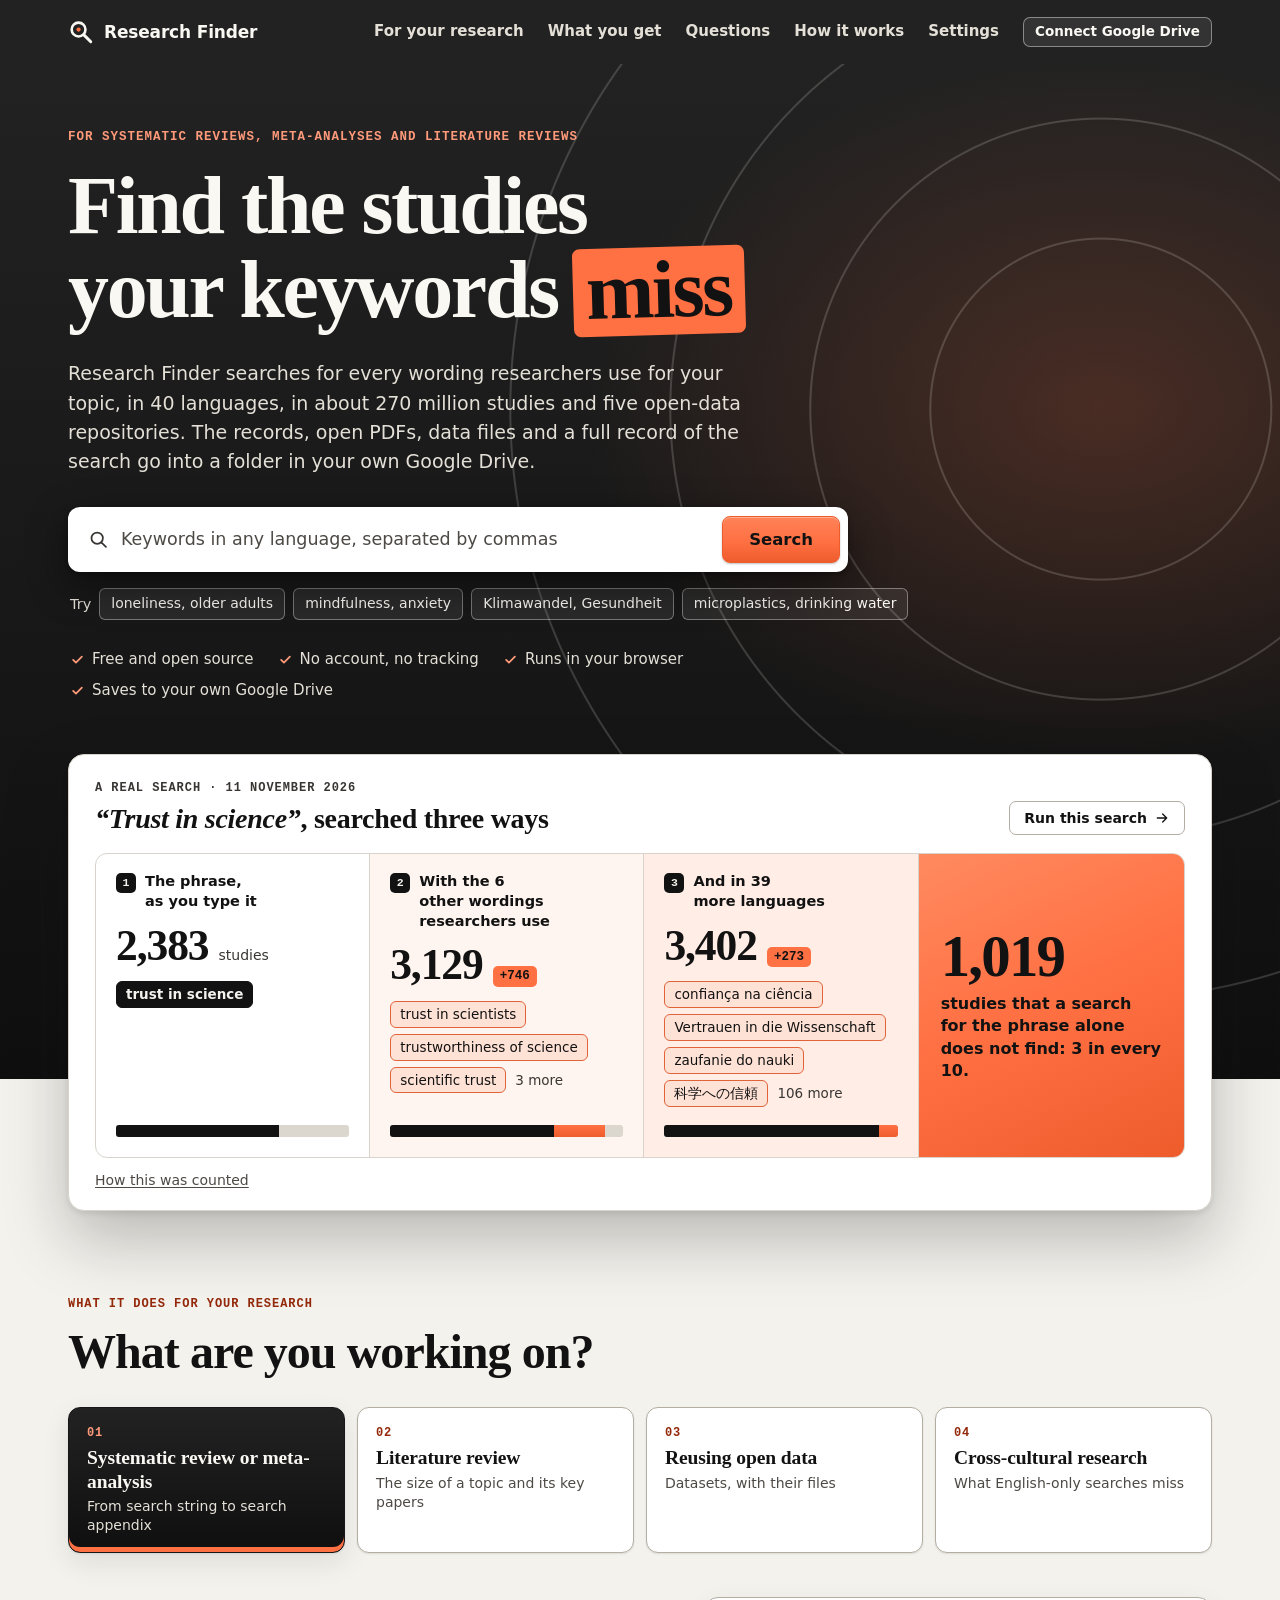
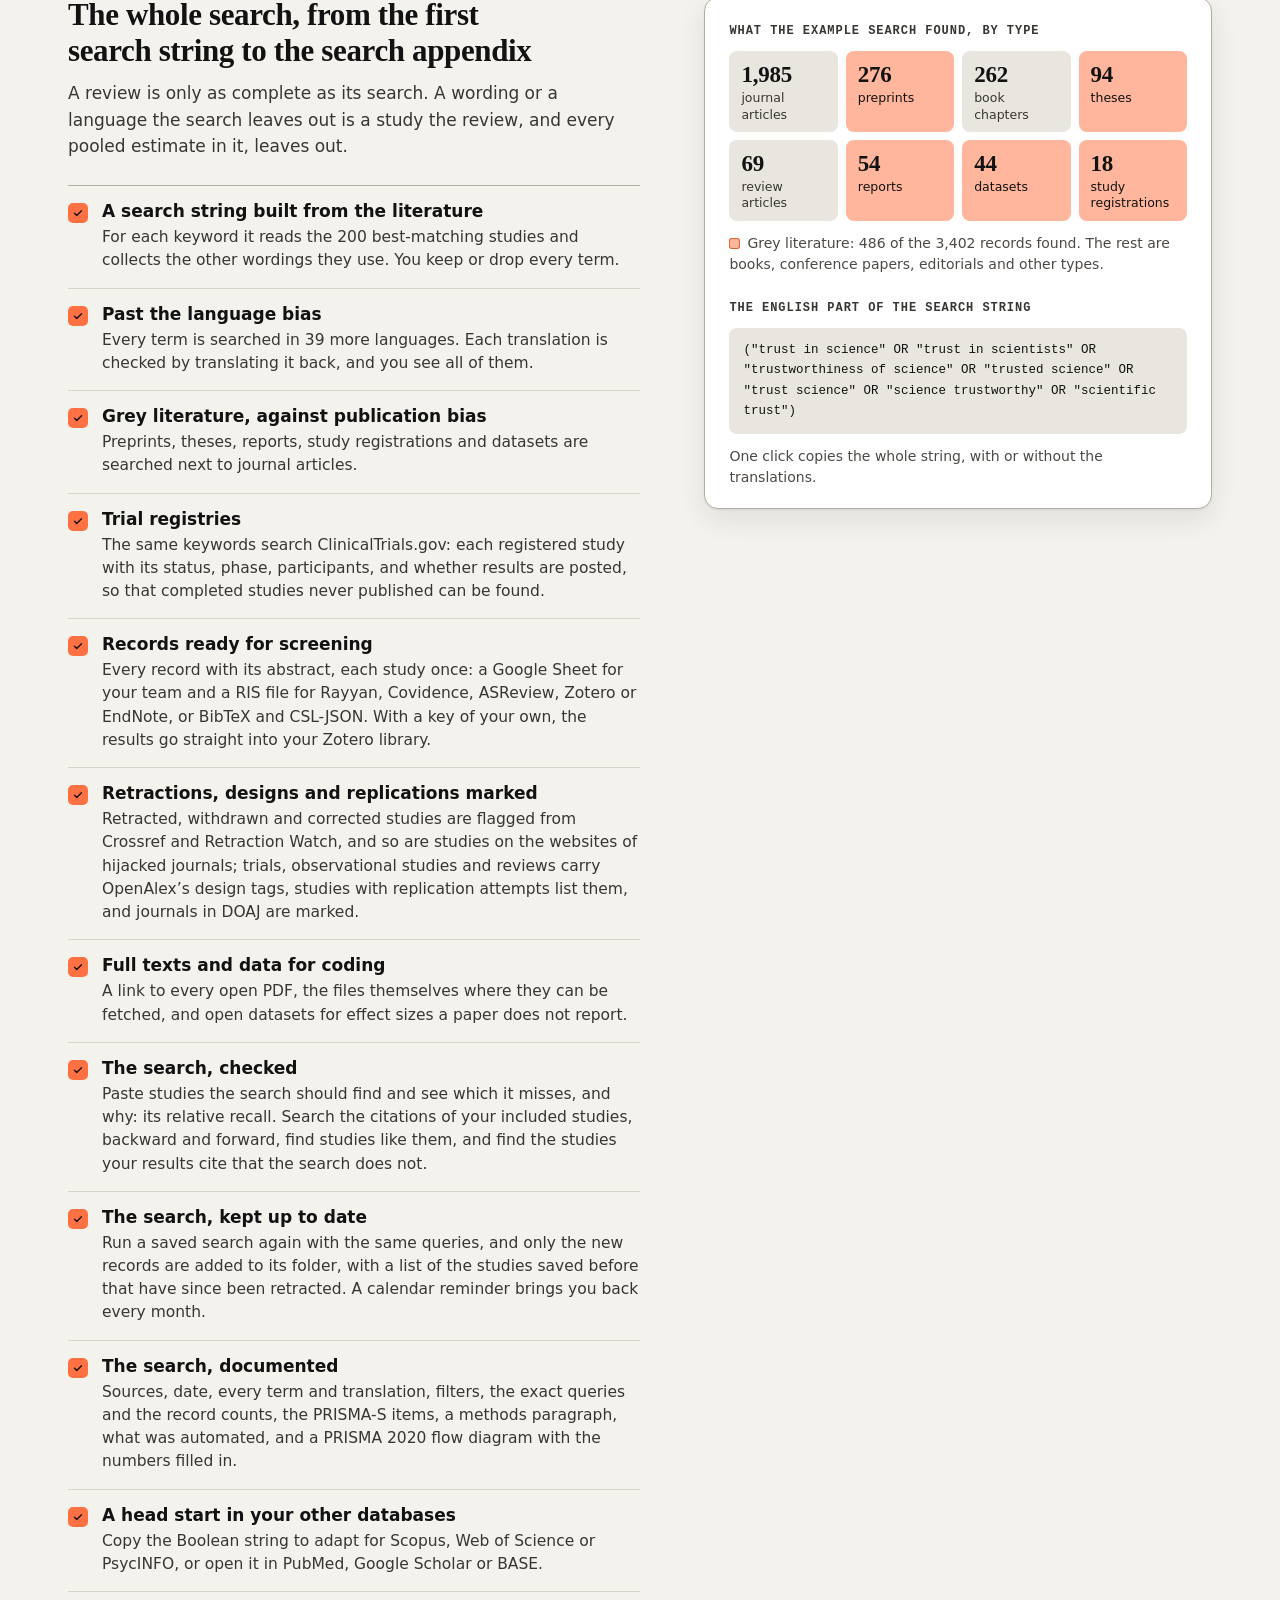
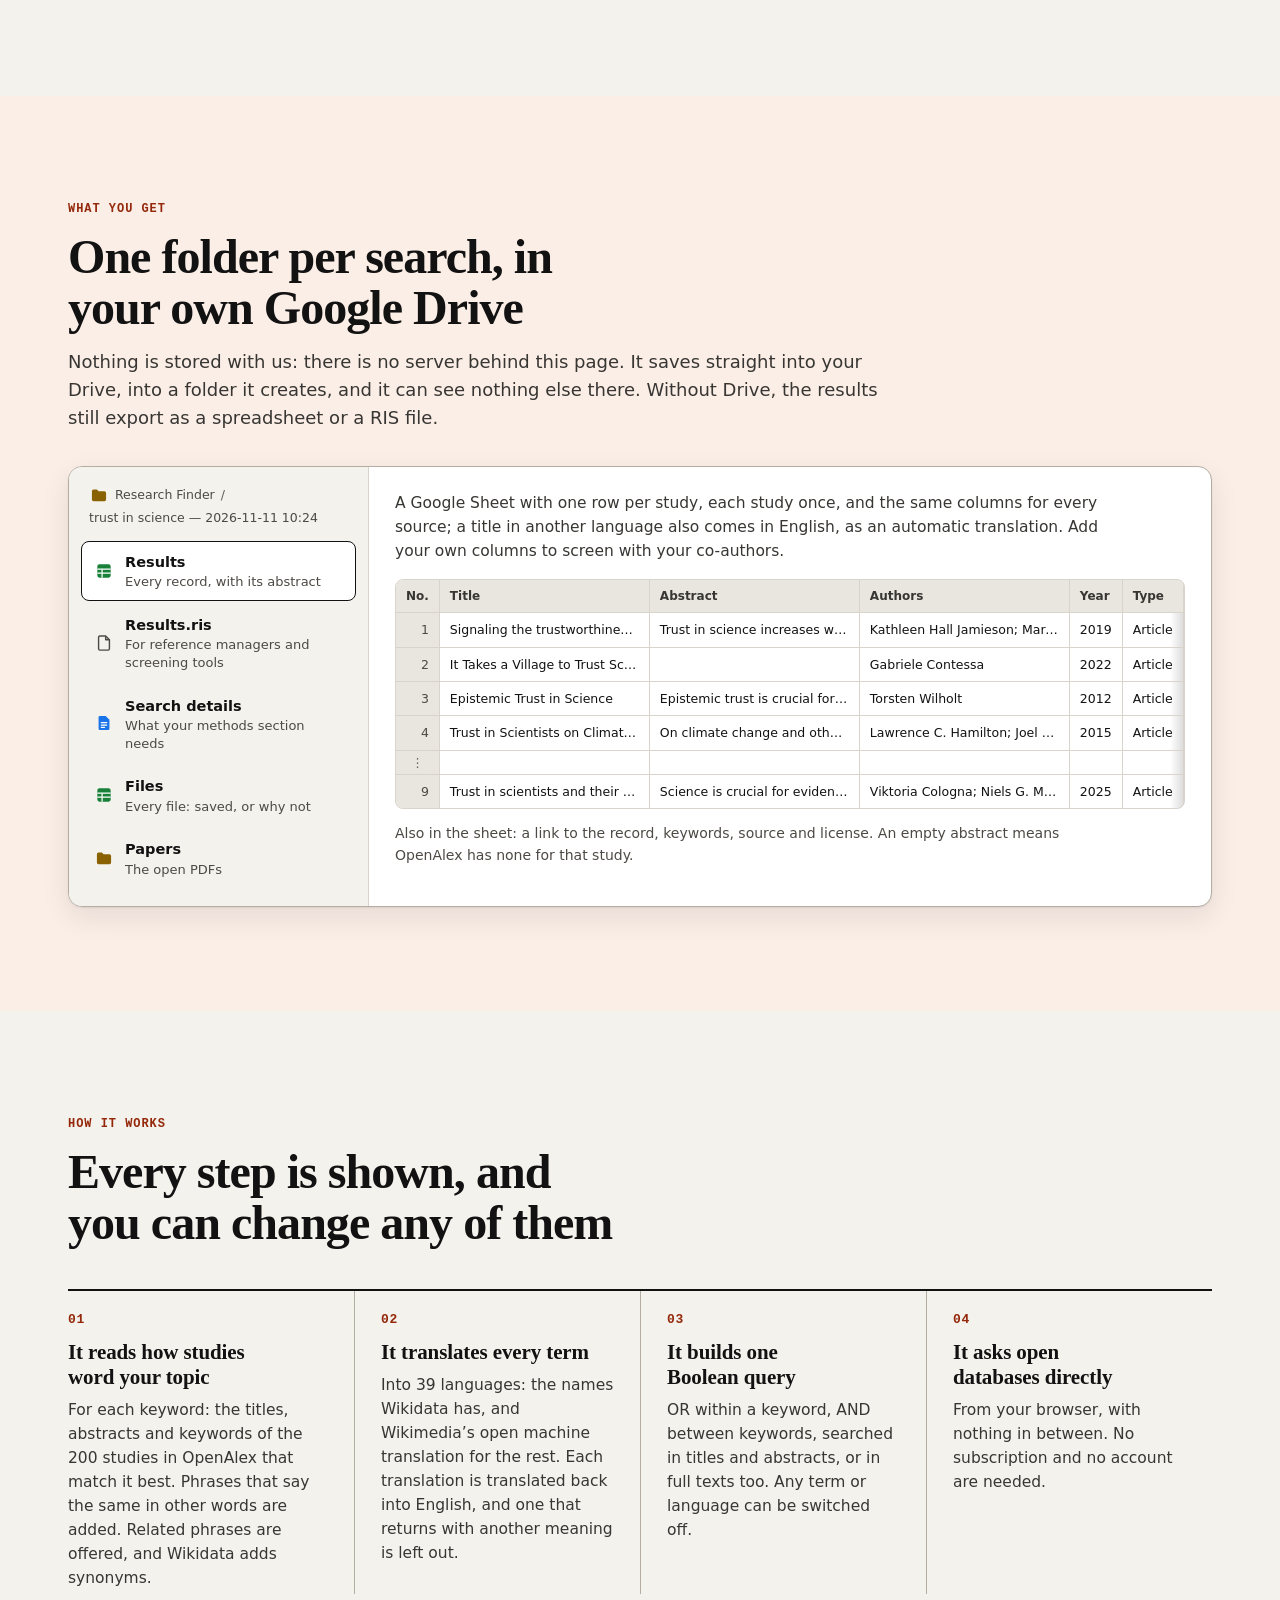
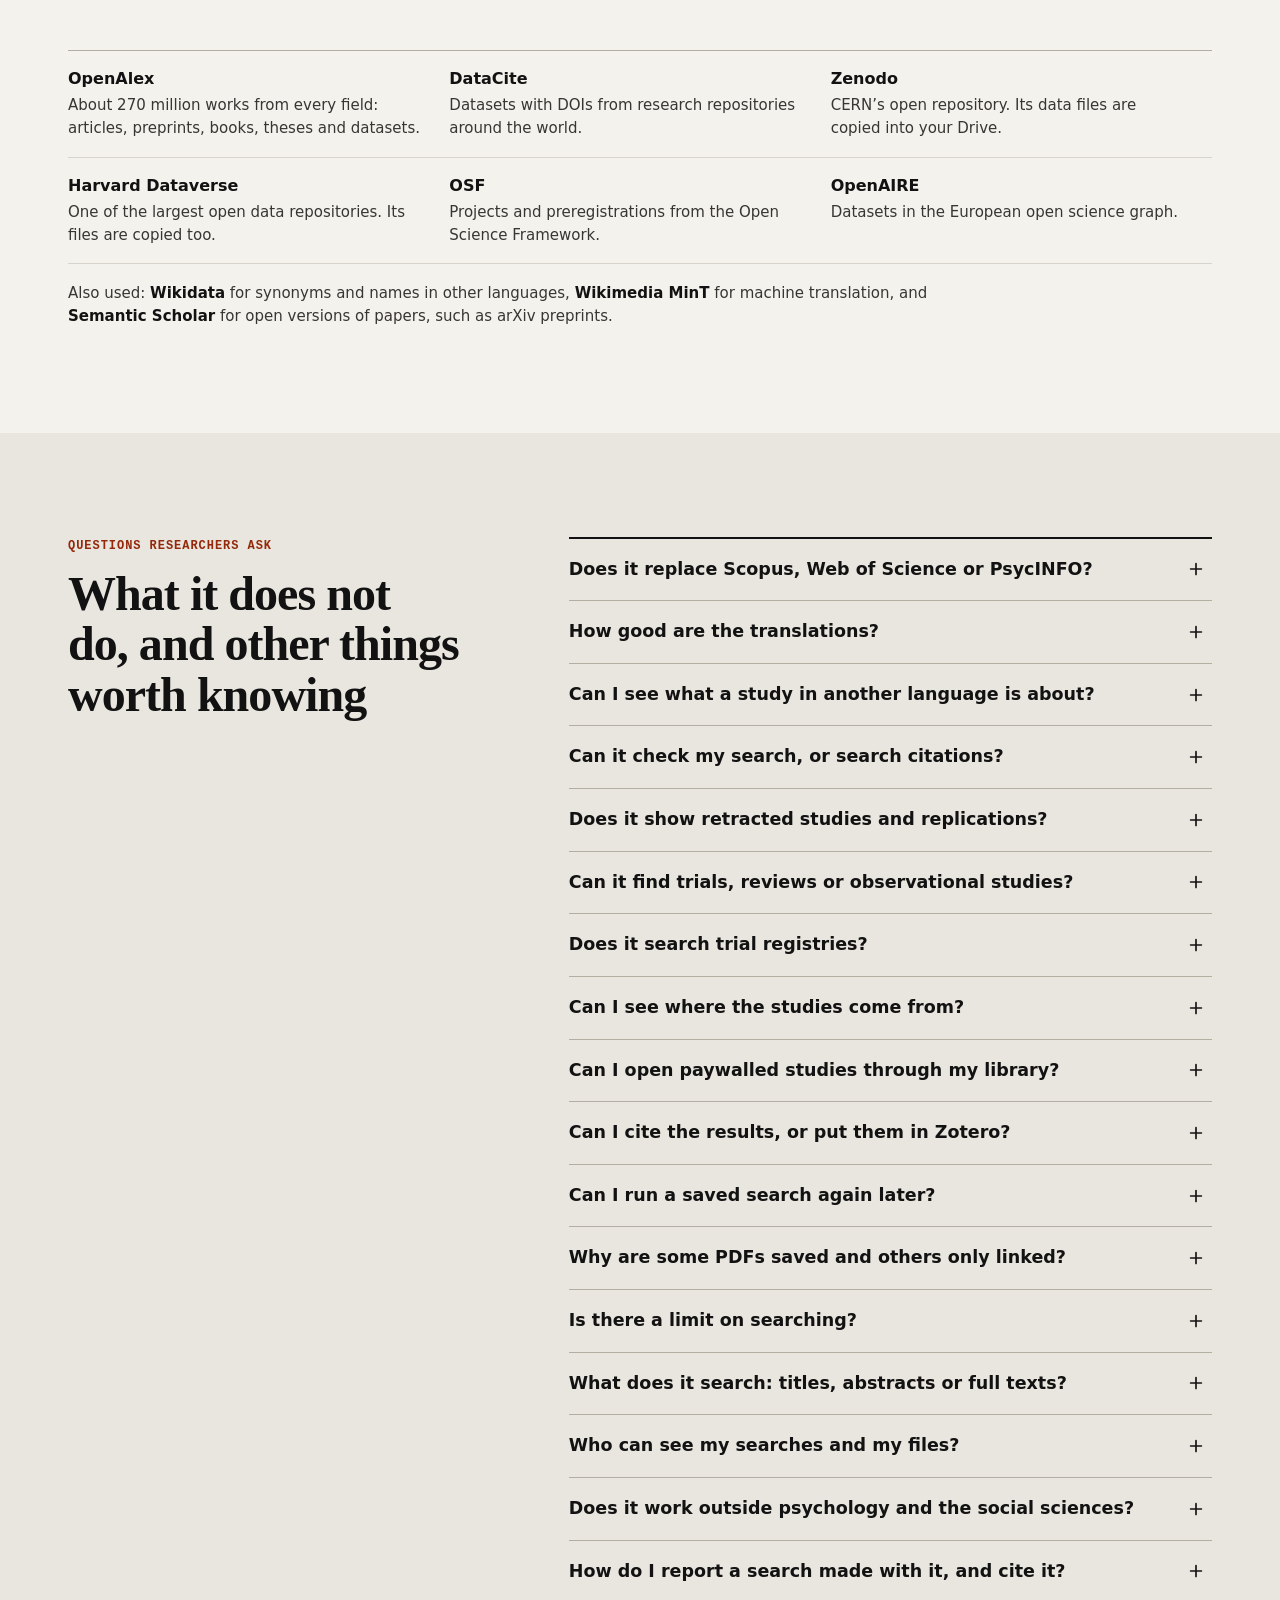
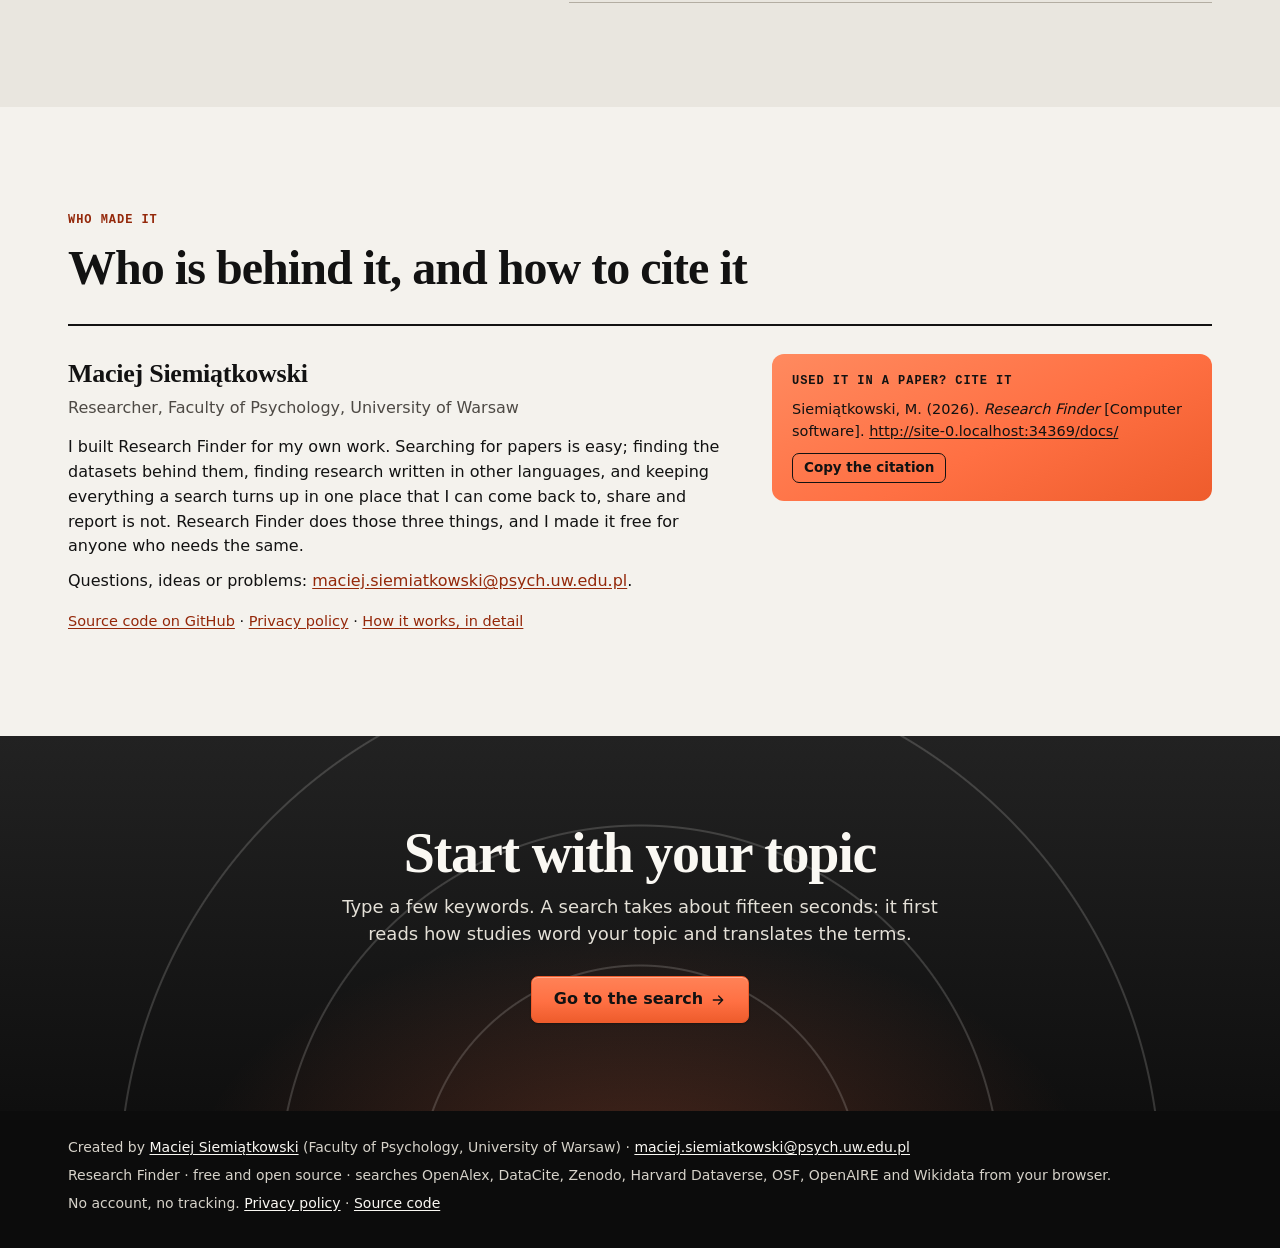
==== docs/index.html @ 511783ef "Add registered studies, an overview of the results, journal checks and Zotero - New tab "Registered " ====
<!doctype html>
<html lang="en">
<head>
  <meta charset="utf-8">
  <meta name="viewport" content="width=device-width, initial-scale=1">
  <title>Research Finder: a literature search in 40 languages for reviews and meta-analyses</title>
  <meta name="description" content="A free literature search for systematic reviews, meta-analyses and literature reviews. It searches every wording researchers use for your topic, in 40 languages, in 270 million studies and five data repositories, and files the records, open PDFs, data and a record of the search in your Google Drive.">
  <meta property="og:type" content="website">
  <meta property="og:title" content="Research Finder: find the studies your keywords miss">
  <meta property="og:description" content="A free literature search for systematic reviews, meta-analyses and literature reviews: every wording researchers use for your topic, 40 languages, 270 million studies and five data repositories, saved to your Google Drive with a record of the search.">
  <meta property="og:url" content="https://msiemiatkowski.github.io/research-finder/">
  <meta name="color-scheme" content="light dark">
  <meta name="theme-color" content="#151515" media="(prefers-color-scheme: light)">
  <meta name="theme-color" content="#232323" media="(prefers-color-scheme: dark)">
  <link rel="icon" href="data:image/svg+xml,%3Csvg xmlns='http://www.w3.org/2000/svg' viewBox='0 0 32 32'%3E%3Crect width='32' height='32' rx='7' fill='%23151515'/%3E%3Ccircle cx='14' cy='14' r='7' fill='none' stroke='%23f4f2ed' stroke-width='2.8'/%3E%3Cpath d='M19.4 19.4 25 25' stroke='%23f4f2ed' stroke-width='3' stroke-linecap='round'/%3E%3Ccircle cx='14' cy='14' r='2.4' fill='%23ff7043'/%3E%3C/svg%3E">
  <link rel="stylesheet" href="style.css?v=38">
  <script type="module" src="js/main.js?v=38"></script>
  <script type="module" src="js/landing.js?v=38"></script>
</head>
<body>
  <svg width="0" height="0" style="position:absolute" aria-hidden="true" focusable="false">
    <defs>
      <symbol id="i-check" viewBox="0 0 24 24"><path d="m5 12.5 4.5 4.5L19 7.5" fill="none" stroke="currentColor" stroke-width="2.2" stroke-linecap="round" stroke-linejoin="round"/></symbol>
      <symbol id="i-arrow" viewBox="0 0 24 24"><path d="M5 12h14m-6-6 6 6-6 6" fill="none" stroke="currentColor" stroke-width="2" stroke-linecap="round" stroke-linejoin="round"/></symbol>
      <symbol id="i-folder" viewBox="0 0 24 24"><path d="M3.5 7.5a2 2 0 0 1 2-2h4l2 2h7a2 2 0 0 1 2 2v8a2 2 0 0 1-2 2h-13a2 2 0 0 1-2-2z" fill="currentColor"/></symbol>
      <symbol id="i-sheet" viewBox="0 0 24 24"><rect x="4" y="4" width="16" height="16" rx="2.5" fill="currentColor"/><path d="M4 9.7h16M4 14.6h16M9.7 9.7V20" fill="none" stroke="#fff" stroke-width="1.5"/></symbol>
      <symbol id="i-doc" viewBox="0 0 24 24"><path d="M7 3.5h7l4.5 4.5V19a1.5 1.5 0 0 1-1.5 1.5H7A1.5 1.5 0 0 1 5.5 19V5A1.5 1.5 0 0 1 7 3.5z" fill="currentColor"/><path d="M8.7 11.5h6.6M8.7 14.5h6.6M8.7 17.2h4" fill="none" stroke="#fff" stroke-width="1.4" stroke-linecap="round"/></symbol>
      <symbol id="i-file" viewBox="0 0 24 24"><path d="M7 3.5h7l4.5 4.5V19a1.5 1.5 0 0 1-1.5 1.5H7A1.5 1.5 0 0 1 5.5 19V5A1.5 1.5 0 0 1 7 3.5z" fill="none" stroke="currentColor" stroke-width="1.7" stroke-linejoin="round"/><path d="M14 3.8V8h4.2" fill="none" stroke="currentColor" stroke-width="1.7" stroke-linejoin="round"/></symbol>
      <symbol id="i-plus" viewBox="0 0 24 24"><path d="M12 5.5v13M5.5 12h13" fill="none" stroke="currentColor" stroke-width="2" stroke-linecap="round"/></symbol>
      <symbol id="i-search" viewBox="0 0 24 24"><circle cx="10.5" cy="10.5" r="6.5" fill="none" stroke="currentColor" stroke-width="2"/><path d="m15.5 15.5 5 5" stroke="currentColor" stroke-width="2" stroke-linecap="round"/></symbol>
    </defs>
  </svg>

  <a class="skip" href="#results">Skip to results</a>
  <header class="top">
    <div class="wrap top-inner">
      <a class="brand" href="#" id="home-link">
        <svg viewBox="0 0 32 32" aria-hidden="true"><circle cx="13" cy="13" r="8.5" fill="none" stroke="currentColor" stroke-width="3.2"/><path d="M19.5 19.5 28 28" stroke="currentColor" stroke-width="3.6" stroke-linecap="round"/><circle cx="13" cy="13" r="2.6" class="dot"/></svg>
        <span>Research Finder</span>
      </a>
      <nav class="top-nav" aria-label="Site">
        <a class="nav-jump" href="#uses">For your research</a>
        <a class="nav-jump" href="#output">What you get</a>
        <a class="nav-jump" href="#faq">Questions</a>
        <a href="#about" id="about-link">How it works</a>
        <button type="button" class="nav-btn" id="settings-btn">Settings</button>
        <button type="button" class="btn btn-small btn-drive" id="drive-btn">Connect Google Drive</button>
      </nav>
    </div>
  </header>

  <main>
    <section class="hero">
      <div class="wrap">
        <div class="hero-main">
          <p class="eyebrow">For systematic reviews, meta-analyses and literature reviews</p>
          <h1>Find the studies your keywords <span class="hl">miss</span></h1>
          <p class="lead">Research Finder searches for every wording researchers use for your topic, in 40 languages, in about 270 million studies and five open-data repositories. The records, open PDFs, data files and a full record of the search go into a folder in your own Google Drive.</p>
          <form id="search-form" role="search" autocomplete="off">
            <div class="searchbox">
              <svg class="searchbox-icon" aria-hidden="true"><use href="#i-search"/></svg>
              <input id="q" type="search" placeholder="Keywords in any language, separated by commas"
                     aria-label="Keywords" spellcheck="false">
              <button type="submit" class="btn btn-primary">Search</button>
            </div>
            <p class="hint"><span>Try</span>
              <button type="button" class="try example">loneliness, older adults</button>
              <button type="button" class="try example">mindfulness, anxiety</button>
              <button type="button" class="try example">Klimawandel, Gesundheit</button>
              <button type="button" class="try example">microplastics, drinking water</button>
            </p>
          </form>
          <ul class="facts" aria-label="In short">
            <li>Free and open source</li>
            <li>No account, no tracking</li>
            <li>Runs in your browser</li>
            <li>Saves to your own Google Drive</li>
          </ul>
        </div>

        <aside class="demo" id="demo" aria-labelledby="demo-title">
          <div class="demo-head">
            <div>
              <p class="demo-kicker">A real search · 11 November 2026</p>
              <h2 id="demo-title"><q>Trust in science</q>, searched three ways</h2>
            </div>
            <button type="button" class="btn example" data-q="trust in science">Run this search <svg class="ic" aria-hidden="true"><use href="#i-arrow"/></svg></button>
          </div>
          <div class="demo-body">
            <ol class="demo-steps">
              <li>
                <h3>The phrase, as you type it</h3>
                <p class="demo-num"><b>2,383</b><span>studies</span></p>
                <div class="tchips"><span class="tchip you">trust in science</span></div>
                <div class="meter" aria-hidden="true"><i class="m-base" style="--w:70.05%"></i></div>
              </li>
              <li>
                <h3>With the 6 other wordings researchers use</h3>
                <p class="demo-num"><b>3,129</b><em>+746</em></p>
                <div class="tchips"><span class="tchip">trust in scientists</span><span class="tchip">trustworthiness of science</span><span class="tchip">scientific trust</span><span class="tchip more">3 more</span></div>
                <div class="meter" aria-hidden="true"><i class="m-base" style="--w:70.05%"></i><i class="m-add" style="--w:21.93%"></i></div>
              </li>
              <li>
                <h3>And in 39 more languages</h3>
                <p class="demo-num"><b>3,402</b><em>+273</em></p>
                <div class="tchips"><span class="tchip"><span lang="pt">confiança na ciência</span></span><span class="tchip"><span lang="de">Vertrauen in die Wissenschaft</span></span><span class="tchip"><span lang="pl">zaufanie do nauki</span></span><span class="tchip"><span lang="ja">科学への信頼</span></span><span class="tchip more">106 more</span></div>
                <div class="meter" aria-hidden="true"><i class="m-base" style="--w:91.98%"></i><i class="m-add" style="--w:8.02%"></i></div>
              </li>
            </ol>
            <p class="demo-sum"><strong>1,019</strong><span>studies that a search for the phrase alone does not find: 3 in every 10.</span></p>
          </div>
          <details class="demo-how">
            <summary>How this was counted</summary>
            <p>Studies in OpenAlex with a term in their title or abstract, each study counted once. The wordings come from the 200 studies that match the keyword best. Each translation was checked by translating it back into English; 5 came back with another meaning and were left out. Without a personal OpenAlex key, a search carries 110 of the 175 translations, at least one in every language; a free key carries them all.</p>
          </details>
        </aside>
      </div>
    </section>

    <section id="about" class="panel wrap prose" hidden aria-labelledby="about-title">
      <div class="panel-head">
        <h2 id="about-title">How Research Finder works</h2>
        <button type="button" class="btn btn-ghost close-panel" data-close="about">Close</button>
      </div>
      <div id="about-body"></div>
    </section>

    <div class="landing">
      <section class="band" id="uses" aria-labelledby="uses-title">
       <div class="wrap">
        <p class="kicker">What it does for your research</p>
        <h2 class="block-title" id="uses-title">What are you working on?</h2>
        <div class="task-tabs" role="tablist" aria-label="Kind of research">
          <button type="button" role="tab" id="tab-review" aria-controls="task-review" aria-selected="true"><span class="tt-num">01</span><span class="tt-title">Systematic review or meta-analysis</span><span class="tt-sub">From search string to search appendix</span></button>
          <button type="button" role="tab" id="tab-lit" aria-controls="task-lit" aria-selected="false" tabindex="-1"><span class="tt-num">02</span><span class="tt-title">Literature review</span><span class="tt-sub">The size of a topic and its key papers</span></button>
          <button type="button" role="tab" id="tab-data" aria-controls="task-data" aria-selected="false" tabindex="-1"><span class="tt-num">03</span><span class="tt-title">Reusing open data</span><span class="tt-sub">Datasets, with their files</span></button>
          <button type="button" role="tab" id="tab-cross" aria-controls="task-cross" aria-selected="false" tabindex="-1"><span class="tt-num">04</span><span class="tt-title">Cross-cultural research</span><span class="tt-sub">What English-only searches miss</span></button>
        </div>

        <div class="task" role="tabpanel" id="task-review" aria-labelledby="tab-review" tabindex="0">
          <div class="task-text">
            <h3>The whole search, from the first search string to the search appendix</h3>
            <p class="task-lead">A review is only as complete as its search. A wording or a language the search leaves out is a study the review, and every pooled estimate in it, leaves out.</p>
            <ul class="gains">
              <li><h4>A search string built from the literature</h4><p>For each keyword it reads the 200 best-matching studies and collects the other wordings they use. You keep or drop every term.</p></li>
              <li><h4>Past the language bias</h4><p>Every term is searched in 39 more languages. Each translation is checked by translating it back, and you see all of them.</p></li>
              <li><h4>Grey literature, against publication bias</h4><p>Preprints, theses, reports, study registrations and datasets are searched next to journal articles.</p></li>
              <li><h4>Trial registries</h4><p>The same keywords search ClinicalTrials.gov: each registered study with its status, phase, participants, and whether results are posted, so that completed studies never published can be found.</p></li>
              <li><h4>Records ready for screening</h4><p>Every record with its abstract, each study once: a Google Sheet for your team and a RIS file for Rayyan, Covidence, ASReview, Zotero or EndNote, or BibTeX and CSL-JSON. With a key of your own, the results go straight into your Zotero library.</p></li>
              <li><h4>Retractions, designs and replications marked</h4><p>Retracted, withdrawn and corrected studies are flagged from Crossref and Retraction Watch, and so are studies on the websites of hijacked journals; trials, observational studies and reviews carry OpenAlex’s design tags, studies with replication attempts list them, and journals in DOAJ are marked.</p></li>
              <li><h4>Full texts and data for coding</h4><p>A link to every open PDF, the files themselves where they can be fetched, and open datasets for effect sizes a paper does not report.</p></li>
              <li><h4>The search, checked</h4><p>Paste studies the search should find and see which it misses, and why: its relative recall. Search the citations of your included studies, backward and forward, find studies like them, and find the studies your results cite that the search does not.</p></li>
              <li><h4>The search, kept up to date</h4><p>Run a saved search again with the same queries, and only the new records are added to its folder, with a list of the studies saved before that have since been retracted. A calendar reminder brings you back every month.</p></li>
              <li><h4>The search, documented</h4><p>Sources, date, every term and translation, filters, the exact queries and the record counts, the PRISMA-S items, a methods paragraph, what was automated, and a PRISMA 2020 flow diagram with the numbers filled in.</p></li>
              <li><h4>A head start in your other databases</h4><p>Copy the Boolean string to adapt for Scopus, Web of Science or PsycINFO, or open it in PubMed, Google Scholar or BASE.</p></li>
            </ul>
          </div>
          <figure class="exhibit">
            <p class="exhibit-label">What the example search found, by type</p>
            <dl class="tiles">
              <div><dt>1,985</dt><dd>journal articles</dd></div>
              <div class="grey"><dt>276</dt><dd>preprints</dd></div>
              <div><dt>262</dt><dd>book chapters</dd></div>
              <div class="grey"><dt>94</dt><dd>theses</dd></div>
              <div><dt>69</dt><dd>review articles</dd></div>
              <div class="grey"><dt>54</dt><dd>reports</dd></div>
              <div class="grey"><dt>44</dt><dd>datasets</dd></div>
              <div class="grey"><dt>18</dt><dd>study registrations</dd></div>
            </dl>
            <p class="exhibit-note"><span class="swatch"></span>Grey literature: 486 of the 3,402 records found. The rest are books, conference papers, editorials and other types.</p>
            <p class="exhibit-label">The English part of the search string</p>
            <pre class="query"><code>("trust in science" OR "trust in scientists" OR "trustworthiness of science" OR "trusted science" OR "trust science" OR "science trustworthy" OR "scientific trust")</code></pre>
            <figcaption>One click copies the whole string, with or without the translations.</figcaption>
          </figure>
        </div>

        <div class="task" role="tabpanel" id="task-lit" aria-labelledby="tab-lit" tabindex="0" hidden>
          <div class="task-text">
            <h3>Map a topic quickly: for a paper, a thesis or a grant proposal</h3>
            <p class="task-lead">Before you can say what is known, you need to see how big the topic is, who shaped it and where it is moving.</p>
            <ul class="gains">
              <li><h4>See how big a topic is</h4><p>Each keyword shows how many studies have it in their title or abstract, before you read a single one.</p></li>
              <li><h4>Start from the existing reviews</h4><p>One filter shows the review articles: 69 of them for “trust in science”.</p></li>
              <li><h4>Landmark papers and the newest ones</h4><p>Sort by citations or by date, and filter by year, type and open access.</p></li>
              <li><h4>Find the neighboring topics</h4><p>Related phrases, the studies’ own keywords and the topics most often studied with yours are one click away.</p></li>
              <li><h4>Read and cite from one place</h4><p>Every result with its abstract in one sheet, references in APA or any of more than 2,700 citation styles, and RIS, BibTeX or CSL-JSON files for Zotero, EndNote, Mendeley or LaTeX.</p></li>
              <li><h4>Paywalled studies, through your library</h4><p>Add your university library’s link resolver or proxy under Settings, and every study links to its full text through your library’s subscriptions.</p></li>
            </ul>
          </div>
          <figure class="exhibit">
            <p class="exhibit-label">The example search, sorted by citations</p>
            <ol class="cited">
              <li><b>2,433</b><div><cite>Beyond misinformation: Understanding and coping with the “post-truth” era</cite><span>Lewandowsky, Ecker and Cook · 2017 · Journal of Applied Research in Memory and Cognition</span></div></li>
              <li><b>1,602</b><div><cite>Susceptibility to misinformation about COVID-19 around the world</cite><span>Roozenbeek, Schneider, Dryhurst et al. · 2020 · Royal Society Open Science</span></div></li>
              <li><b>1,181</b><div><cite>Politicization of Science in the Public Sphere</cite><span>Gauchat · 2012 · American Sociological Review</span></div></li>
              <li><b>1,045</b><div><cite>Public Engagement as a Means of Restoring Public Trust in Science</cite><span>Wynne · 2006 · Public Health Genomics</span></div></li>
            </ol>
            <p class="exhibit-label">Most often studied together with it</p>
            <div class="tchips"><span class="tchip off">COVID-19 pandemic <i>23</i></span><span class="tchip off">research integrity <i>13</i></span><span class="tchip off">peer review <i>10</i></span><span class="tchip off">misinformation <i>10</i></span><span class="tchip off">research transparency <i>8</i></span><span class="tchip off">political ideology <i>6</i></span></div>
            <figcaption>The numbers say in how many of the 200 best-matching studies each topic is a keyword. A click adds it to your search.</figcaption>
          </figure>
        </div>

        <div class="task" role="tabpanel" id="task-data" aria-labelledby="tab-data" tabindex="0" hidden>
          <div class="task-text">
            <h3>Open datasets to reanalyze, replicate or teach with</h3>
            <p class="task-lead">The data behind published studies is scattered over repositories that each have their own search. Here it is one search, and the files come with it.</p>
            <ul class="gains">
              <li><h4>Five repositories in one search</h4><p>DataCite, Zenodo, Harvard Dataverse, OSF and OpenAIRE: 629 datasets and registrations for “trust in science”.</p></li>
              <li><h4>The files, not just the links</h4><p>One Drive folder per dataset with its open data files, and a sheet that lists every file with its size and download link.</p></li>
              <li><h4>Licenses and DOIs</h4><p>Both are in the results sheet, so that you can reuse the data properly and cite it.</p></li>
              <li><h4>Preregistrations too</h4><p>OSF registrations show what was planned, including studies that were never published.</p></li>
              <li><h4>A folder your team already knows how to use</h4><p>A saved search is an ordinary Google Drive folder: share it with co-authors or with a class.</p></li>
            </ul>
          </div>
          <figure class="exhibit">
            <p class="exhibit-label">A dataset from the example search, in Google Drive</p>
            <ul class="tree" aria-label="A saved dataset in Google Drive">
              <li class="t-folder">Datasets</li>
              <li class="t-folder t-1">2025 Continuity and Change in Trust in Scientists in the United States Demographic Stabil</li>
              <li class="t-file t-2">Codebook.pdf <span>121 kB</span></li>
              <li class="t-file t-2">gss.csv <span>9.5 MB</span></li>
              <li class="t-file t-2">fig6data.dta <span>428 kB</span></li>
              <li class="t-file t-2">POQ Replication Code.R <span>103 kB</span></li>
              <li class="t-file t-2">README.pdf <span>94 kB</span></li>
              <li class="t-file t-2">tab2data <span>145 kB</span></li>
              <li class="t-file t-2">fig7data <span>30 kB</span></li>
            </ul>
            <figcaption>Schulman, Druckman, Safarpour, Baum et al. (2025), Harvard Dataverse, license CC0 1.0. Zenodo and Harvard Dataverse files are copied directly; OSF and figshare files need a file relay.</figcaption>
          </figure>
        </div>

        <div class="task" role="tabpanel" id="task-cross" aria-labelledby="tab-cross" tabindex="0" hidden>
          <div class="task-text">
            <h3>The studies an English-only search never sees</h3>
            <p class="task-lead">Much research is published in the language of the people it studies, in national journals that the big databases index thinly.</p>
            <ul class="gains">
              <li><h4>Research published in other languages</h4><p>346 of the 3,402 studies on “trust in science” are not in English. They are in more than 25 other languages.</p></li>
              <li><h4>A first look in English</h4><p>Their titles come with an automatic English translation in [brackets], and an abstract translates with one click. Machine translations, not professional ones: enough to see what a study is about.</p></li>
              <li><h4>Adapted and validated measures</h4><p>The validation study of a questionnaire in another language is often published in that language, in a national journal.</p></li>
              <li><h4>Local evidence</h4><p>Filter by the language of the study to see what has been published in Polish, Portuguese or Korean.</p></li>
              <li><h4>Who is represented</h4><p>An overview counts all the results by the countries of their authors, the share with an author in the Global South, and their languages, years and journals. Each bar filters the results, for example to the studies with authors in one country.</p></li>
              <li><h4>You stay in control</h4><p>Every translation is shown and can be switched off, one term or one language at a time. Doubtful machine translations are left out unless you add them.</p></li>
            </ul>
          </div>
          <figure class="exhibit">
            <p class="exhibit-label">The example search: studies not in English</p>
            <dl class="bars">
              <div><dt>Portuguese</dt><dd><span class="bar"><i style="--w:90.7%"></i></span><b>68</b></dd></div>
              <div><dt>Spanish</dt><dd><span class="bar"><i style="--w:84%"></i></span><b>63</b></dd></div>
              <div><dt>German</dt><dd><span class="bar"><i style="--w:72%"></i></span><b>54</b></dd></div>
              <div><dt>French</dt><dd><span class="bar"><i style="--w:45.3%"></i></span><b>34</b></dd></div>
              <div><dt>Italian</dt><dd><span class="bar"><i style="--w:36%"></i></span><b>27</b></dd></div>
              <div><dt>Dutch</dt><dd><span class="bar"><i style="--w:17.3%"></i></span><b>13</b></dd></div>
              <div><dt>Russian</dt><dd><span class="bar"><i style="--w:16%"></i></span><b>12</b></dd></div>
              <div class="rest"><dt>More than 20 others</dt><dd><span class="bar"><i style="--w:100%"></i></span><b>75</b></dd></div>
            </dl>
            <ul class="found">
              <li><span class="badge">Polish</span><cite lang="pl">Stosunek Polaków do nauki w pandemii COVID-19</cite><span class="found-en" lang="en">[The ratio of Poles to science in the COVID-19 pandemic]</span><span>Sadowski, Kołczyńska, Ciepielewska-Kowalik and Mach · 2021 · Nauka</span></li>
              <li><span class="badge">Spanish</span><cite lang="es">Cambios en la percepción de la ciencia derivados de la pandemia de la COVID-19</cite><span class="found-en" lang="en">[Changes in perception of science stemming from the COVID-19 pandemic]</span><span>Blanco, Del Pino, Pereira and Arias Gago · 2023 · Enseñanza de las Ciencias</span></li>
              <li><span class="badge">Ukrainian</span><cite lang="uk">Довіра до вчених у вимірі міжнародних і національних опитувань</cite><span class="found-en" lang="en">[Trust in scientists in the scale of international and national surveys]</span><span>Заєць · 2025 · Nauka ta naukoznavstvo</span></li>
            </ul>
            <figcaption>Three of the 273 studies that only the translated terms found, with the automatic English translations the results show. They are rough: here “stosunek” means “attitude”, not “ratio”.</figcaption>
          </figure>
        </div>
       </div>
      </section>

      <section class="band band-warm" id="output" aria-labelledby="output-title">
       <div class="wrap">
        <p class="kicker">What you get</p>
        <h2 class="block-title" id="output-title">One folder per search, in your own Google Drive</h2>
        <p class="block-lead">Nothing is stored with us: there is no server behind this page. It saves straight into your Drive, into a folder it creates, and it can see nothing else there. Without Drive, the results still export as a spreadsheet or a RIS file.</p>
        <div class="explorer" id="explorer">
          <div class="ex-tree" role="tablist" aria-label="Files of a saved search" aria-orientation="vertical">
            <p class="ex-path"><svg class="ic t-folder" aria-hidden="true"><use href="#i-folder"/></svg>Research Finder <span>/</span> trust in science — 2026-11-11 10:24</p>
            <button type="button" role="tab" id="ex-tab-results" aria-controls="ex-results" aria-selected="true"><svg class="ic t-sheet" aria-hidden="true"><use href="#i-sheet"/></svg><span><b>Results</b><small>Every record, with its abstract</small></span></button>
            <button type="button" role="tab" id="ex-tab-ris" aria-controls="ex-ris" aria-selected="false" tabindex="-1"><svg class="ic t-file" aria-hidden="true"><use href="#i-file"/></svg><span><b>Results.ris</b><small>For reference managers and screening tools</small></span></button>
            <button type="button" role="tab" id="ex-tab-details" aria-controls="ex-details" aria-selected="false" tabindex="-1"><svg class="ic t-doc" aria-hidden="true"><use href="#i-doc"/></svg><span><b>Search details</b><small>What your methods section needs</small></span></button>
            <button type="button" role="tab" id="ex-tab-files" aria-controls="ex-files" aria-selected="false" tabindex="-1"><svg class="ic t-sheet" aria-hidden="true"><use href="#i-sheet"/></svg><span><b>Files</b><small>Every file: saved, or why not</small></span></button>
            <button type="button" role="tab" id="ex-tab-papers" aria-controls="ex-papers" aria-selected="false" tabindex="-1"><svg class="ic t-folder" aria-hidden="true"><use href="#i-folder"/></svg><span><b>Papers</b><small>The open PDFs</small></span></button>
          </div>
          <div class="ex-view">
            <div class="ex-pane" role="tabpanel" id="ex-results" aria-labelledby="ex-tab-results" tabindex="0">
              <p class="ex-about">A Google Sheet with one row per study, each study once, and the same columns for every source; a title in another language also comes in English, as an automatic translation. Add your own columns to screen with your co-authors.</p>
              <div class="sheet-scroll" tabindex="0" role="region" aria-label="Rows of the sheet Results">
                <table class="sheet">
                  <thead><tr><th>No.</th><th>Title</th><th>Abstract</th><th>Authors</th><th>Year</th><th>Type</th><th>Journal or repository</th><th>DOI</th><th>Open PDF</th><th>Language</th><th>Citations</th><th>Saved in Drive</th></tr></thead>
                  <tbody>
                    <tr><td>1</td><td>Signaling the trustworthiness of science</td><td>Trust in science increases when scientists and the outlets certifying their work honor science's norms. Scientists often fail to signal to other scientists and, perhaps more importantly, the public that these norms are being upheld…</td><td>Kathleen Hall Jamieson; Marcia K. Mcnutt; Véronique Kiermer; Richard Sever</td><td>2019</td><td>Article</td><td>Proceedings of the National Academy of Sciences</td><td>https://doi.org/10.1073/pnas.1913039116</td><td></td><td>en</td><td>92</td><td></td></tr>
                    <tr><td>2</td><td>It Takes a Village to Trust Science: Towards a (Thoroughly) Social Approach to Public Trust in Science</td><td></td><td>Gabriele Contessa</td><td>2022</td><td>Article</td><td>Erkenntnis</td><td>https://doi.org/10.1007/s10670-021-00485-8</td><td>https://link.springer.com/content/pdf/10.1007/s10670-021-00485-8.pdf</td><td>en</td><td>69</td><td></td></tr>
                    <tr><td>3</td><td>Epistemic Trust in Science</td><td>Epistemic trust is crucial for science. This article aims to identify the kinds of assumptions that are involved in epistemic trust as it is required for the successful operation of science as a collective epistemic enterprise…</td><td>Torsten Wilholt</td><td>2012</td><td>Article</td><td>The British Journal for the Philosophy of Science</td><td>https://doi.org/10.1093/bjps/axs007</td><td>https://pub.uni-bielefeld.de/download/2555174/2916269</td><td>en</td><td>297</td><td></td></tr>
                    <tr><td>4</td><td>Trust in Scientists on Climate Change and Vaccines</td><td>On climate change and other topics, conservatives have taken positions at odds with a strong scientific consensus. Claims that this indicates a broad conservative distrust of science have been countered…</td><td>Lawrence C. Hamilton; Joel Hartter; Kei Saito</td><td>2015</td><td>Article</td><td>SAGE Open</td><td>https://doi.org/10.1177/2158244015602752</td><td>https://journals.sagepub.com/doi/pdf/10.1177/2158244015602752</td><td>en</td><td>241</td><td></td></tr>
                    <tr class="gap"><td>⋮</td><td></td><td></td><td></td><td></td><td></td><td></td><td></td><td></td><td></td><td></td><td></td></tr>
                    <tr><td>9</td><td>Trust in scientists and their role in society across 68 countries</td><td>Science is crucial for evidence-based decision-making. Public trust in scientists can help decision makers act on the basis of the best available evidence, especially during crises…</td><td>Viktoria Cologna; Niels G. Mede; Sebastian Berger; John C. Besley et al.</td><td>2025</td><td>Article</td><td>Nature Human Behaviour</td><td>https://doi.org/10.1038/s41562-024-02090-5</td><td>https://www.nature.com/articles/s41562-024-02090-5.pdf</td><td>en</td><td>472</td><td>https://drive.google.com/file/d/…</td></tr>
                  </tbody>
                </table>
              </div>
              <p class="ex-foot">Also in the sheet: a link to the record, keywords, source and license. An empty abstract means OpenAlex has none for that study.</p>
            </div>
            <div class="ex-pane" role="tabpanel" id="ex-ris" aria-labelledby="ex-tab-ris" tabindex="0" hidden>
              <p class="ex-about">The same records as a reference file. Zotero, EndNote and Mendeley import it, and so do the screening tools Rayyan, Covidence and ASReview.</p>
              <pre class="code"><code>TY  - JOUR
TI  - Epistemic Trust in Science
AU  - Torsten Wilholt
PY  - 2012
DA  - 2012/10/01
T2  - The British Journal for the Philosophy of Science
AB  - Epistemic trust is crucial for science. This article aims to identify the kinds of assumptions that are involved in epistemic trust as it is required for the successful operation of science as a collective epistemic enterprise. …
KW  - epistemic trust
KW  - statistical power
KW  - information providers
DO  - 10.1093/bjps/axs007
UR  - https://doi.org/10.1093/bjps/axs007
LA  - English
DB  - OpenAlex
ER  - </code></pre>
            </div>
            <div class="ex-pane" role="tabpanel" id="ex-details" aria-labelledby="ex-tab-details" tabindex="0" hidden>
              <p class="ex-about">A Google Doc that records the search so that it can be reported and repeated.</p>
              <div class="docpage">
                <h4>Search details</h4>
                <p>Saved with Research Finder on 11/11/2026, 10:24:07.</p>
                <h5>Where</h5>
                <p>Studies: OpenAlex: 270 million works from every field.</p>
                <h5>Keywords</h5>
                <p>Results had to match all keywords.</p>
                <p><b>trust in science</b><br>Studies in OpenAlex with the keyword in the title or abstract: 2,383; the 200 that match best were read for the wordings below.</p>
                <p><b>Your words:</b> trust in science</p>
                <p><b>Wordings used in studies</b> (in how many of the studies read): trust in scientists (5); trustworthiness of science (4); trusted science (3); trust science (3); science trustworthy (2); scientific trust (2)</p>
                <p><b>Machine translations</b> (Wikimedia MinT, each translated back into English as a check): <span lang="pl">zaufanie do nauki</span> (Polish); <span lang="pl">zaufanie do naukowców</span> (Polish); <span lang="de">Vertrauen in die Wissenschaft</span> (German); <span lang="de">Vertrauen in Wissenschaftler</span> (German); <span lang="fr">confiance dans la science</span> (French); …</p>
                <p>5 machine translations did not translate back to the same meaning and were left out.</p>
                <h5>Filters</h5>
                <p>None.</p>
                <h5>Queries sent</h5>
                <p><b>OpenAlex</b> (search in titles and abstracts), as 3 searches whose results were put together, because OpenAlex takes up to 1,500 characters:</p>
                <p>Search 1: <code>("trust in science" OR "trust in scientists" OR "trustworthiness of science" OR "trusted science" OR "trust science" OR "science trustworthy" OR "scientific trust")</code></p>
                <p>Search 2: <code>("confianza en la ciencia" OR "confiance dans la science" OR "Vertrauen in die Wissenschaft" OR "confiança na ciência" OR …)</code></p>
                <h5>What was saved</h5>
                <p>3,430 results found (a study found by two of the searches counts twice); 3,402 saved in “Results” and in the reference file “Results.ris”, in the order shown (Best match), each once.</p>
              </div>
            </div>
            <div class="ex-pane" role="tabpanel" id="ex-files" aria-labelledby="ex-tab-files" tabindex="0" hidden>
              <p class="ex-about">A Google Sheet that lists every open file the search found, with its download link, and says whether it was saved. If it was not, it says why.</p>
              <div class="sheet-scroll" tabindex="0" role="region" aria-label="Two rows of the sheet Files">
                <table class="sheet">
                  <thead><tr><th>Result no.</th><th>Result</th><th>File</th><th>Repository</th><th>Download link</th><th>Saved in Drive</th><th>Not saved because</th></tr></thead>
                  <tbody>
                    <tr><td>4</td><td>Trust in Scientists on Climate Change and Vaccines</td><td>Hamilton_2015_Trust in Scientists on Climate Change and Vaccines.pdf</td><td>SAGE Open</td><td>https://journals.sagepub.com/doi/pdf/10.1177/2158244015602752</td><td></td><td>the file relay answered: the site lets only browsers download it (it checks for robots), so the relay cannot</td></tr>
                    <tr><td>9</td><td>Trust in scientists and their role in society across 68 countries</td><td>Cologna_2025_Trust in scientists and their role in society across 68 countries.pdf</td><td>Nature Human Behaviour</td><td>https://www.nature.com/articles/s41562-024-02090-5.pdf</td><td>https://drive.google.com/file/d/…</td><td></td></tr>
                  </tbody>
                </table>
              </div>
              <p class="ex-foot"><b>Not every PDF can be copied.</b> Most publishers do not let a web page download their files: in one test a browser alone saved 39 of 599 open PDFs. With a free file relay, set up under Settings, it saved 405. Every other PDF stays one click away, and a save can be filled in later.</p>
            </div>
            <div class="ex-pane" role="tabpanel" id="ex-papers" aria-labelledby="ex-tab-papers" tabindex="0" hidden>
              <p class="ex-about">The open PDFs that could be fetched, named author_year_title, each linked from its row in “Results”.</p>
              <ul class="filelist">
                <li><svg class="ic" aria-hidden="true"><use href="#i-file"/></svg><span lang="pl">Chmielewski_2025_Zaufanie do nauki perspektywa krytyczno-racjonalistyczna.pdf</span><small>0.7 MB</small></li>
                <li><svg class="ic" aria-hidden="true"><use href="#i-file"/></svg><span>Cologna_2025_Trust in scientists and their role in society across 68 countries.pdf</span><small>6.2 MB</small></li>
                <li><svg class="ic" aria-hidden="true"><use href="#i-file"/></svg><span lang="de">Simon_2022_Vertrauen in die Wissenschaft – philosophische Erwägungen.pdf</span><small>0.2 MB</small></li>
                <li><svg class="ic" aria-hidden="true"><use href="#i-file"/></svg><span lang="uk">Заєць_2025_Довіра до вчених у вимірі міжнародних і національних опитувань.pdf</span><small>0.9 MB</small></li>
              </ul>
              <p class="ex-foot">A search for datasets is saved the same way, with a folder “Datasets” that holds one folder per dataset.</p>
            </div>
          </div>
        </div>
       </div>
      </section>

      <section class="band" id="method" aria-labelledby="method-title">
       <div class="wrap">
        <p class="kicker">How it works</p>
        <h2 class="block-title" id="method-title">Every step is shown, and you can change any of them</h2>
        <ol class="method">
          <li><h3>It reads how studies word your topic</h3><p>For each keyword: the titles, abstracts and keywords of the 200 studies in OpenAlex that match it best. Phrases that say the same in other words are added. Related phrases are offered, and Wikidata adds synonyms.</p></li>
          <li><h3>It translates every term</h3><p>Into 39 languages: the names Wikidata has, and Wikimedia’s open machine translation for the rest. Each translation is translated back into English, and one that returns with another meaning is left out.</p></li>
          <li><h3>It builds one Boolean query</h3><p>OR within a keyword, AND between keywords, searched in titles and abstracts, or in full texts too. Any term or language can be switched off.</p></li>
          <li><h3>It asks open databases directly</h3><p>From your browser, with nothing in between. No subscription and no account are needed.</p></li>
        </ol>
        <dl class="sources">
          <div><dt>OpenAlex</dt><dd>About 270 million works from every field: articles, preprints, books, theses and datasets.</dd></div>
          <div><dt>DataCite</dt><dd>Datasets with DOIs from research repositories around the world.</dd></div>
          <div><dt>Zenodo</dt><dd>CERN’s open repository. Its data files are copied into your Drive.</dd></div>
          <div><dt>Harvard Dataverse</dt><dd>One of the largest open data repositories. Its files are copied too.</dd></div>
          <div><dt>OSF</dt><dd>Projects and preregistrations from the Open Science Framework.</dd></div>
          <div><dt>OpenAIRE</dt><dd>Datasets in the European open science graph.</dd></div>
        </dl>
        <p class="sources-also">Also used: <b>Wikidata</b> for synonyms and names in other languages, <b>Wikimedia MinT</b> for machine translation, and <b>Semantic Scholar</b> for open versions of papers, such as arXiv preprints.</p>
       </div>
      </section>

      <section class="band band-tint" id="faq" aria-labelledby="faq-title">
       <div class="wrap faq-grid">
        <div class="faq-head">
          <p class="kicker">Questions researchers ask</p>
          <h2 class="block-title" id="faq-title">What it does not do, and other things worth knowing</h2>
        </div>
        <div class="faq">
          <details>
            <summary>Does it replace Scopus, Web of Science or PsycINFO?</summary>
            <p>No. OpenAlex is broad and open, but a systematic review usually also searches the bibliographic databases of its field, such as PsycINFO, MEDLINE, Scopus or Web of Science. Use Research Finder next to them: it finds wordings, languages and grey literature those searches tend to miss, and the copied search string gives you a head start there.</p>
          </details>
          <details>
            <summary>How good are the translations?</summary>
            <p>The translations of your search terms are machine translations, except where Wikidata has the name of a topic in a language. Each one is translated back into English, and those that return with another meaning are left out. That catches many poor translations, not all. Look through them before you rely on them in a review, and switch off any that do not fit.</p>
          </details>
          <details>
            <summary>Can I see what a study in another language is about?</summary>
            <p>Yes. A title in another language comes with an automatic English translation in [brackets], and “English translation” under its abstract translates the whole abstract. They come from Wikimedia’s open machine translation, MinT, and the page labels each one as an automatic translation, not a professional one: good for a first look, not for quoting. Each title’s translation is translated back as a check, and one that has almost nothing in common with the original is not shown. Read the original, or ask someone who reads the language, before you include or exclude a study. You can turn the translations off under Settings.</p>
          </details>
          <details>
            <summary>Can it check my search, or search citations?</summary>
            <p>Yes, under Review tools above the results. They start from “your studies”: the ones you add with “☆ Add to your studies” under each result, from any search, or paste by DOI or PubMed ID. “Check your search” shows which of them the search retrieves, its relative recall, and for each one it misses the probable reason: a missing term, a filter, or no abstract in OpenAlex. “Citation search” finds their references and the studies that cite them, from OpenAlex’s citation index, and saves them with a record of what was searched. “More like these” finds studies similar to yours, from OpenAlex’s lists of similar works, and marks the ones your search misses. “What your results cite most” lists the works your best-matching results cite, and marks the ones your search misses: often key studies worded differently.</p>
          </details>
          <details>
            <summary>Does it show retracted studies and replications?</summary>
            <p>Yes. A study that was retracted, withdrawn, corrected or given an expression of concern is marked, with the date and a link to the notice, from Crossref’s update notices, which include the Retraction Watch database; where Crossref has none, OpenAlex’s own retraction flag is used. A study whose page is on the website of a hijacked journal, a fake copy of a real one in Retraction Watch’s list, is flagged too, and journals in the Directory of Open Access Journals carry a DOAJ badge. Studies that the FORRT Replication Database lists, most of them in psychology, show their replication attempts and outcomes. Both also go into the saved sheet and the RIS file. A study without a mark can still be flawed, and one FORRT does not list may still have been replicated.</p>
          </details>
          <details>
            <summary>Can it find trials, reviews or observational studies?</summary>
            <p>Yes, with the filter “Study design”. OpenAlex tags seven designs automatically from a study’s title and abstract: randomized controlled trials, clinical trials, observational studies, case reports, systematic reviews, meta-analyses and study protocols. The tags are rarely wrong, but many studies have none, including every study without an abstract, so use the filter to find studies, not to leave any out of a review.</p>
          </details>
          <details>
            <summary>Does it search trial registries?</summary>
            <p>Yes: the tab “Registered studies” searches ClinicalTrials.gov, more than 600,000 registered trials and observational studies, with the English terms of your keywords. Each registration shows its status, phase, study type, participants, and whether results are posted, with the publications it lists, and filters choose completed studies, studies with posted results or interventional trials. Completed studies without a publication are a check on publication bias. The saved sheet has all of these, and Search details reports the registry search for PRISMA-S. Other registries, such as the WHO portal (ICTRP), are linked under “Search elsewhere”. Studies whose abstracts give their registration number link to it.</p>
          </details>
          <details>
            <summary>Can I see where the studies come from?</summary>
            <p>Yes: “Overview”, above the results, counts all of them with OpenAlex by the countries of their authors’ institutions, the share with at least one author in the Global South, and by language, year, type, journal and open access. Choose a bar to filter the results by it, for example to screen the studies with authors in one country. These are the authors’ countries, not the countries where the samples were collected, and the counts are OpenAlex’s, for all the results, not only those shown. It costs one OpenAlex search for each part of your search.</p>
          </details>
          <details>
            <summary>Can I open paywalled studies through my library?</summary>
            <p>Yes. Under Settings, add your library’s link resolver (its OpenURL address, which your library’s website gives, or which you can copy from a library link in Google Scholar) or its proxy (EZproxy or OpenAthens). Each study then has “Find it at my library” or “Through my library”, which open it through your library’s subscriptions. The addresses stay in your browser, and nothing is sent anywhere until you click a link.</p>
          </details>
          <details>
            <summary>Can I cite the results, or put them in Zotero?</summary>
            <p>Yes. “Cite” under a study gives its reference in APA, MLA, Chicago, Harvard, Vancouver or any other of more than 2,700 citation styles, formatted from the data registered with its DOI. Export gives the results shown as RIS, BibTeX or CSL-JSON, or as a reference list in one style, and “Send to Zotero” puts them into a new collection in your Zotero library, with a key you create in your Zotero account. The page also marks each study in the COinS format, which the Zotero Connector reads, so its button in your browser can save the studies shown.</p>
          </details>
          <details>
            <summary>Can I run a saved search again later?</summary>
            <p>Yes: Settings › Earlier saves › “Run it again and add what is new”. Research Finder runs the same queries with the same filters and adds to the save’s folder only the records it did not have, as a sheet and a RIS file “New results” with the date, with their open PDFs and a note in “Search details”: how many records it found, how many were new, and which studies saved before have since been retracted. Cochrane reviews must run their searches again within 12 months before publication; a calendar reminder can bring you back every month.</p>
          </details>
          <details>
            <summary>Why are some PDFs saved and others only linked?</summary>
            <p>Most publishers do not let a web page download their files, even open-access ones, and neither do OSF and figshare. In one test a browser alone could save 39 of 599 open PDFs. A file relay, a small free program you set up once under Settings, raised that to 405. Publishers that let only browsers in, such as Elsevier, Wiley or SAGE, keep their PDFs as links even then. The sheet “Files” gives the link and the reason for each file, and “Earlier saves” can try the missing ones again later.</p>
          </details>
          <details>
            <summary>Is there a limit on searching?</summary>
            <p>OpenAlex gives everyone on a network a free daily allowance: about 100 requests, each bringing up to 200 results, and the first 10,000 results of a search. A free personal OpenAlex key, added under Settings, allows ten times more, reaches every result and lets a long search carry all its translations.</p>
          </details>
          <details>
            <summary>What does it search: titles, abstracts or full texts?</summary>
            <p>Titles and abstracts by default, which is what a systematic search usually reports. A study without an abstract in OpenAlex is then found only by its title. You can search full texts too: that finds more, less precisely.</p>
          </details>
          <details>
            <summary>Who can see my searches and my files?</summary>
            <p>Nobody here. The site has no server, no account and no tracking: your browser talks directly to OpenAlex, the data repositories and Google. Research Finder asks Google only for access to the files it creates itself, so it cannot see anything else in your Drive. The <a href="privacy.html">privacy policy</a> has the details.</p>
          </details>
          <details>
            <summary>Does it work outside psychology and the social sciences?</summary>
            <p>Yes. OpenAlex and the data repositories cover every field, and the wordings are read from the studies of your own topic, whatever it is. Coverage differs by field: where a field relies on its own database, use that too.</p>
          </details>
          <details>
            <summary>How do I report a search made with it, and cite it?</summary>
            <p>Each saved folder has the document “Search details”: the sources, the date, every term and translation, the filters, the exact queries and the number of records, the PRISMA-S items filled in where Research Finder knows them, a methods paragraph to adapt, and the automated steps to disclose. Next to it is a PRISMA 2020 flow diagram with the numbers of the search filled in and the rest left for you. The citation for Research Finder is below.</p>
          </details>
        </div>
       </div>
      </section>

      <section class="band" id="maker" aria-labelledby="maker-title" hidden>
       <div class="wrap">
        <p class="kicker">Who made it</p>
        <h2 class="block-title" id="maker-title">Who is behind it, and how to cite it</h2>
        <div class="maker" id="maker-body"></div>
       </div>
      </section>

      <section class="cta">
        <div class="wrap cta-inner">
          <h2>Start with your topic</h2>
          <p>Type a few keywords. A search takes about fifteen seconds: it first reads how studies word your topic and translates the terms.</p>
          <button type="button" class="btn btn-hl" id="cta-search">Go to the search <svg class="ic" aria-hidden="true"><use href="#i-arrow"/></svg></button>
        </div>
      </section>
    </div>

    <div class="wrap results-wrap">
      <div id="tabs" class="tabs" role="tablist" aria-label="What to search"></div>
      <div class="layout">
        <aside class="filters" id="filters" aria-label="Filters">
          <button type="button" class="btn filters-toggle" id="filters-toggle" aria-expanded="false" aria-controls="filters-body">Filters</button>
          <div class="filters-body" id="filters-body"></div>
        </aside>
        <section class="results-area" aria-label="Search results">
          <div id="terms" class="terms"></div>
          <div id="drive-result" class="drive-result" hidden></div>
          <div id="toolbar" class="toolbar" hidden></div>
          <ol id="results" class="results"></ol>
          <div class="more-row"><button type="button" id="more" class="btn" hidden>Show more</button></div>
        </section>
      </div>
    </div>
  </main>

  <dialog id="settings" aria-labelledby="settings-title">
    <form method="dialog" class="dialog-inner">
      <div class="panel-head">
        <h2 id="settings-title">Settings</h2>
        <button class="btn btn-ghost" value="close">Done</button>
      </div>
      <div id="settings-body"></div>
    </form>
  </dialog>

  <dialog id="save" aria-labelledby="save-title">
    <div class="dialog-inner">
      <div class="panel-head">
        <h2 id="save-title">Save to Google Drive</h2>
        <button type="button" class="btn btn-ghost" id="save-close">Close</button>
      </div>
      <div id="save-body"></div>
    </div>
  </dialog>

  <dialog id="tools" aria-labelledby="tools-title">
    <div class="dialog-inner">
      <div class="panel-head">
        <h2 id="tools-title">Review tools</h2>
        <button type="button" class="btn btn-ghost" id="tools-close">Close</button>
      </div>
      <div id="tools-body"></div>
    </div>
  </dialog>

  <dialog id="earlier" aria-labelledby="earlier-title">
    <div class="dialog-inner">
      <div class="panel-head">
        <h2 id="earlier-title">Earlier saves</h2>
        <button type="button" class="btn btn-ghost" id="earlier-close">Close</button>
      </div>
      <div id="earlier-body"></div>
    </div>
  </dialog>

  <footer class="foot">
    <div class="wrap foot-inner">
      <span id="foot-credit"></span>
      <span>Research Finder · free and open source · searches OpenAlex, DataCite, Zenodo, Harvard Dataverse, OSF, OpenAIRE and Wikidata from your browser.</span>
      <span>No account, no tracking. <a href="privacy.html">Privacy policy</a> · <a href="https://github.com/msiemiatkowski/research-finder">Source code</a></span>
    </div>
  </footer>
  <div id="toast" class="toast" role="status" aria-live="polite" hidden></div>
</body>
</html>
---- docs/style.css ----
/* Research Finder. One stylesheet: tokens, base, the front page, the search and its results, dialogs.
   The look: paper and ink, a black masthead, and an orange highlighter. What a search adds is highlighted. */

/* ------------------------------------------------------------ tokens */
:root {
  --bg: #f4f2ed;
  --surface: #ffffff;
  --surface-2: #e9e6df;
  --surface-3: #dbd7ce;
  --text: #121212;
  --text-2: #383633;
  --muted: #4d4944;
  --faint: #645f58;
  --border: #d8d4cb;
  --border-strong: #b3ada2;
  --brand: #171717;
  --brand-top: #222222;
  --brand-bottom: #0f0f0f;
  --brand-deep: #0c0c0c;
  --on-brand: #faf8f3;
  --on-brand-2: #e4e0d7;
  --on-brand-3: #d6d2c9;
  --on-brand-line: rgb(250 248 243 / 17%);
  --hl: #ff7043;
  --hl-deep: #ee5c2c;
  --hl-bright: #ff9a7a;
  --hl-mid: #ffb69c;
  --hl-ink: #121212;
  --hl-soft: #ffe2d6;
  --hl-softer: #fff5f0;
  --hl-line: #e0633a;
  --tint-warm: #fbeee7;
  --mark: #ffc2ab;
  --mark-ink: #121212;
  --accent: #94280a;
  --accent-strong: #7d2207;
  --accent-soft: #fae5dc;
  --btn: #151515;
  --btn-hover: #343434;
  --btn-ink: #f4f2ed;
  --warm: #8a6100;
  --warm-soft: #f6ecd0;
  --warm-ink: #5c4000;
  --danger: #a3151a;
  --danger-ink: #ffffff;
  --danger-soft: #fbe5e2;
  --danger-text: #8f1216;
  --ok: #17602b;
  --sheet: #188038;
  --doc: #1a73e8;
  --pdf: #d93025;
  --paper: #ffffff;
  --shadow-sm: 0 1px 2px rgb(18 18 18 / 10%);
  --shadow: 0 1px 2px rgb(18 18 18 / 7%), 0 10px 28px rgb(18 18 18 / 9%);
  --shadow-lg: 0 2px 6px rgb(18 18 18 / 10%), 0 28px 64px rgb(18 18 18 / 26%);
  --radius: 12px;
  --radius-sm: 7px;
  --overlap: 132px;
  --sans: ui-sans-serif, system-ui, -apple-system, "Segoe UI", Roboto, "Noto Sans", "Helvetica Neue", Arial, sans-serif;
  --serif: "Iowan Old Style", Charter, "Sitka Text", "Palatino Linotype", Palatino, Georgia, "Noto Serif", serif;
  --mono: ui-monospace, "SF Mono", SFMono-Regular, Menlo, Consolas, "Liberation Mono", monospace;
  --i-check: url("data:image/svg+xml,%3Csvg xmlns='http://www.w3.org/2000/svg' viewBox='0 0 24 24'%3E%3Cpath d='m5 12.5 4.5 4.5L19 7.5' fill='none' stroke='%23000' stroke-width='2.8' stroke-linecap='round' stroke-linejoin='round'/%3E%3C/svg%3E");
  --i-globe: url("data:image/svg+xml,%3Csvg xmlns='http://www.w3.org/2000/svg' viewBox='0 0 24 24'%3E%3Cg fill='none' stroke='%23000' stroke-width='2'%3E%3Ccircle cx='12' cy='12' r='8.5'/%3E%3Cpath d='M3.5 12h17M12 3.5c2.3 2.4 3.4 5.2 3.4 8.5s-1.1 6.1-3.4 8.5c-2.3-2.4-3.4-5.2-3.4-8.5s1.1-6.1 3.4-8.5z'/%3E%3C/g%3E%3C/svg%3E");
  --i-plus: url("data:image/svg+xml,%3Csvg xmlns='http://www.w3.org/2000/svg' viewBox='0 0 24 24'%3E%3Cpath d='M12 5.5v13M5.5 12h13' fill='none' stroke='%23000' stroke-width='2' stroke-linecap='round'/%3E%3C/svg%3E");
  --i-folder: url("data:image/svg+xml,%3Csvg xmlns='http://www.w3.org/2000/svg' viewBox='0 0 24 24'%3E%3Cpath d='M3.5 7.5a2 2 0 0 1 2-2h4l2 2h7a2 2 0 0 1 2 2v8a2 2 0 0 1-2 2h-13a2 2 0 0 1-2-2z'/%3E%3C/svg%3E");
  --i-sheet: url("data:image/svg+xml,%3Csvg xmlns='http://www.w3.org/2000/svg' viewBox='0 0 24 24'%3E%3Cpath d='M6 4h12a2 2 0 0 1 2 2v2.6H4V6a2 2 0 0 1 2-2zM4 10.1h5v4.1H4zM10.5 10.1H20v4.1h-9.5zM4 15.7h5V20H6a2 2 0 0 1-2-2zM10.5 15.7H20V18a2 2 0 0 1-2 2h-7.5z'/%3E%3C/svg%3E");
  --i-doc: url("data:image/svg+xml,%3Csvg xmlns='http://www.w3.org/2000/svg' viewBox='0 0 24 24'%3E%3Cpath fill-rule='evenodd' d='M7 3.5h7l4.5 4.5V19a1.5 1.5 0 0 1-1.5 1.5H7A1.5 1.5 0 0 1 5.5 19V5A1.5 1.5 0 0 1 7 3.5zM8.5 11h7v1.4h-7zM8.5 14h7v1.4h-7zM8.5 17h4.5v1.4H8.5z'/%3E%3C/svg%3E");
  --i-file: url("data:image/svg+xml,%3Csvg xmlns='http://www.w3.org/2000/svg' viewBox='0 0 24 24'%3E%3Cpath d='M7 3.5h7l4.5 4.5V19a1.5 1.5 0 0 1-1.5 1.5H7A1.5 1.5 0 0 1 5.5 19V5A1.5 1.5 0 0 1 7 3.5zM14 3.8V8h4.2' fill='none' stroke='%23000' stroke-width='1.8' stroke-linejoin='round'/%3E%3C/svg%3E");
  color-scheme: light;
}
@media (prefers-color-scheme: dark) {
  :root {
    --bg: #0e0e0e;
    --surface: #181818;
    --surface-2: #212121;
    --surface-3: #2e2e2e;
    --text: #efede8;
    --text-2: #dedbd4;
    --muted: #c2beb6;
    --faint: #a5a198;
    --border: #2b2b2b;
    --border-strong: #464646;
    --brand: #262626;
    --brand-top: #303030;
    --brand-bottom: #1b1b1b;
    --brand-deep: #060606;
    --hl-bright: #ffa98c;
    --hl-mid: #e8805c;
    --hl-soft: #3d1f13;
    --hl-softer: #241713;
    --hl-line: #c75a35;
    --tint-warm: #1c1512;
    --mark: #8a3a1c;
    --mark-ink: #fff1ea;
    --accent: #ff9b7a;
    --accent-strong: #ffc0aa;
    --accent-soft: #33190f;
    --btn: #ff7043;
    --btn-hover: #ff8d69;
    --btn-ink: #121212;
    --warm: #e2b34a;
    --warm-soft: #33290f;
    --warm-ink: #f0c860;
    --danger: #ff9b91;
    --danger-ink: #121212;
    --danger-soft: #3a1513;
    --danger-text: #ffb4ab;
    --ok: #86d79f;
    --sheet: #5bb974;
    --doc: #8ab4f8;
    --pdf: #f28b82;
    --paper: #212121;
    --shadow-sm: 0 1px 2px rgb(0 0 0 / 45%);
    --shadow: 0 1px 2px rgb(0 0 0 / 40%), 0 8px 24px rgb(0 0 0 / 35%);
    --shadow-lg: 0 2px 6px rgb(0 0 0 / 40%), 0 24px 60px rgb(0 0 0 / 60%);
    color-scheme: dark;
  }
}

/* ------------------------------------------------------------ base */
* { box-sizing: border-box; }
html { -webkit-text-size-adjust: 100%; scroll-padding-top: 24px; }
body {
  margin: 0;
  background: var(--bg);
  color: var(--text);
  font: 16px/1.55 var(--sans);
  -webkit-font-smoothing: antialiased;
}
::selection { background: var(--hl); color: var(--hl-ink); }
a { color: var(--accent); text-underline-offset: 2px; }
a:hover { color: var(--accent-strong); }
button, input, select { font: inherit; color: inherit; }
button { cursor: pointer; }
h1, h2, h3, h4, h5 { text-wrap: balance; }
:focus-visible { outline: 2px solid var(--accent); outline-offset: 2px; border-radius: 4px; }
[hidden] { display: none !important; }
.wrap { max-width: 1200px; margin: 0 auto; padding: 0 28px; }
.muted { color: var(--muted); }
.skip { position: absolute; left: -999px; top: 8px; background: var(--surface); color: var(--text); padding: 6px 12px; z-index: 30; border-radius: 6px; }
.skip:focus { left: 8px; }
.ic { width: 18px; height: 18px; flex: none; }
mark { background: var(--mark); color: var(--mark-ink); border-radius: 3px; padding: 0 2px; }
.hl { background: var(--hl); color: var(--hl-ink); border-radius: 3px; padding: 0 2px; }

/* ------------------------------------------------------------ masthead */
.top { background: var(--brand-top); color: var(--on-brand); }
.top-inner { display: flex; align-items: center; justify-content: space-between; min-height: 64px; gap: 12px 20px; }
.brand { display: flex; align-items: center; gap: 10px; color: var(--on-brand); text-decoration: none; font-weight: 700; font-size: 17px; letter-spacing: -0.01em; }
.brand:hover { color: var(--on-brand); }
.brand svg { width: 26px; height: 26px; color: var(--on-brand); flex: none; }
.brand .dot { fill: var(--hl); }
.top-nav { display: flex; align-items: center; gap: 6px 24px; }
.top-nav a, .nav-btn { color: var(--on-brand-2); text-decoration: none; font-weight: 550; font-size: 15px; background: none; border: 0; padding: 0; transition: color 0.15s; }
.top-nav a:hover, .nav-btn:hover { color: var(--on-brand); }
.top :focus-visible, .hero :focus-visible, .cta :focus-visible, .foot :focus-visible { outline-color: var(--hl); }
body.searching .nav-jump { display: none; }

/* ------------------------------------------------------------ buttons, chips, badges */
.btn {
  display: inline-flex; align-items: center; justify-content: center; gap: 7px; border: 1px solid var(--border-strong); background: var(--surface);
  border-radius: var(--radius-sm); padding: 7px 14px; font-weight: 600; font-size: 14px; line-height: 1.3; color: var(--text); text-decoration: none; white-space: nowrap;
  transition: border-color 0.15s, background-color 0.15s, color 0.15s, transform 0.1s;
}
.btn:hover { border-color: var(--text); color: var(--text); }
.btn:active { transform: translateY(1px); }
.btn:disabled { opacity: 0.55; cursor: default; }
.btn .ic { width: 16px; height: 16px; }
.btn-primary, .btn-primary-soft { background: var(--btn); border-color: var(--btn); color: var(--btn-ink); box-shadow: inset 0 1px 0 rgb(255 255 255 / 14%), 0 1px 2px rgb(0 0 0 / 22%); }
.btn-primary:hover, .btn-primary-soft:hover { background: var(--btn-hover); border-color: var(--btn-hover); color: var(--btn-ink); }
.btn-primary { padding: 11px 22px; font-size: 16px; }
.btn-hl, .searchbox .btn-primary { background: linear-gradient(180deg, #ff8257, var(--hl) 55%, var(--hl-deep)); border-color: var(--hl-deep); color: var(--hl-ink); box-shadow: inset 0 1px 0 rgb(255 255 255 / 35%), 0 1px 2px rgb(0 0 0 / 25%); }
.btn-hl:hover, .searchbox .btn-primary:hover { background: linear-gradient(180deg, #ff9068, #ff7c50 55%, var(--hl)); border-color: var(--hl-deep); color: var(--hl-ink); }
.btn-hl { padding: 12px 22px; font-size: 16px; }
.btn-ghost { border-color: transparent; background: transparent; }
.btn-ghost:hover { border-color: var(--border-strong); }
.btn-small { padding: 5px 11px; font-size: 13.5px; }
.btn-drive { border-color: var(--accent); color: var(--accent-strong); }
.btn-drive.on::before { content: ""; width: 13px; height: 13px; background: currentColor; -webkit-mask: var(--i-check) center / contain no-repeat; mask: var(--i-check) center / contain no-repeat; }
.top .btn-drive { background: rgb(255 255 255 / 8%); border-color: rgb(255 255 255 / 42%); color: var(--on-brand); }
.top .btn-drive:hover { border-color: var(--hl); color: var(--on-brand); }
.top .btn-drive.on { border-color: var(--hl-bright); color: var(--hl-bright); }
.link-btn { background: none; border: 0; padding: 0; color: var(--accent); text-decoration: underline; text-underline-offset: 2px; font-size: inherit; }
.link-btn:hover { color: var(--accent-strong); }

.chips, .tchips { display: flex; flex-wrap: wrap; gap: 6px; }
.chip {
  display: inline-flex; align-items: center; gap: 6px; border: 1px solid var(--border-strong); background: var(--surface);
  border-radius: 6px; padding: 3px 9px; font-size: 13.5px; max-width: 100%; line-height: 1.4; text-align: left; color: var(--text);
  transition: border-color 0.15s, background-color 0.15s;
}
.chip .n { color: var(--muted); font: 500 12px var(--mono); }
.chip.on { background: var(--hl-soft); border-color: var(--hl-line); }
.chip.on .n { color: var(--text-2); }
.chip.on::before { content: ""; width: 11px; height: 11px; flex: none; background: currentColor; -webkit-mask: var(--i-check) center / contain no-repeat; mask: var(--i-check) center / contain no-repeat; }
.chip.on:hover { border-color: var(--text); }
.chip.off { border-style: dashed; color: var(--text-2); }
.chip.off::before { content: "+"; font-weight: 700; color: var(--accent); }
.chip.off:hover, .chip.topic:hover { border-color: var(--text); border-style: solid; background: var(--hl-soft); }
.chip.topic { border-style: solid; }
.chip.topic::after { content: "→"; color: var(--faint); }
.chip.lang { cursor: default; }
.chip.doubt { color: var(--muted); }
.chip.off.doubt::before { content: "?"; }
.tchip { display: inline-flex; align-items: baseline; gap: 6px; border: 1px solid var(--hl-line); background: var(--hl-soft); color: var(--text); border-radius: 6px; padding: 3px 9px; font-size: 13.5px; line-height: 1.4; max-width: 100%; }
.tchip.you { background: var(--text); border-color: var(--text); color: var(--bg); font-weight: 600; }
.tchip.off { border: 1px dashed var(--border-strong); background: transparent; color: var(--text-2); }
.tchip.more { border-color: transparent; background: transparent; color: var(--text-2); padding-left: 2px; }
.tchip i { font-style: normal; color: var(--muted); font: 500 11.5px var(--mono); }
.badge { display: inline-block; border-radius: 4px; padding: 2px 6px 1px; font: 600 11.5px/1.5 var(--mono); letter-spacing: 0.04em; text-transform: uppercase; background: var(--surface-2); color: var(--text-2); }
.badge.kind-d, .badge.kind-r, .badge.kind-j { background: var(--warm-soft); color: var(--warm); }
.badge.kind-a, .badge.kind-p { background: var(--accent-soft); color: var(--accent-strong); }
.badge.open { background: transparent; box-shadow: inset 0 0 0 1px var(--border-strong); }
.note { color: var(--muted); font-size: 14px; margin: 8px 0 0; }
.note.warn { color: var(--warm); }
.note.pending { display: flex; align-items: center; gap: 8px; }
.spinner { display: inline-block; width: 16px; height: 16px; border: 2px solid var(--border-strong); border-top-color: var(--accent); border-radius: 50%; animation: spin 0.8s linear infinite; flex: none; vertical-align: -3px; }
@keyframes spin { to { transform: rotate(360deg); } }
.eyebrow, .kicker, .exhibit-label, .demo-kicker, .f-section h3, .g-row-title, .cite h3 { font: 600 12px/1.5 var(--mono); letter-spacing: 0.08em; text-transform: uppercase; }

/* ------------------------------------------------------------ the dark band with the search */
.hero {
  display: flow-root; background-color: var(--brand); color: var(--on-brand); padding: 64px 0 0;
  /* rings widening from a point (a search that reaches further at every step), a warm glow behind them, and a band
     that darkens downwards */
  background-image:
    radial-gradient(circle at 86% 34%, transparent 0 169px, var(--on-brand-line) 170px 171px, transparent 172px 289px, var(--on-brand-line) 290px 291px, transparent 292px 429px, var(--on-brand-line) 430px 431px, transparent 432px 589px, var(--on-brand-line) 590px 591px, transparent 592px),
    radial-gradient(760px 520px at 86% 34%, rgb(255 112 67 / 20%), transparent 68%),
    linear-gradient(180deg, var(--brand-top), var(--brand-bottom));
}
.hero-main { max-width: 880px; }
.eyebrow { margin: 0 0 18px; color: var(--hl-bright); font-size: 12.5px; }
.hero h1 { font-family: var(--serif); font-weight: 600; font-size: clamp(42px, 6.4vw, 84px); line-height: 1; letter-spacing: -0.028em; margin: 0 0 24px; }
.hero h1 .hl { display: inline-block; padding: 0.02em 0.16em 0.06em; margin: 0 -0.04em; border-radius: 0.09em; transform: rotate(-1.6deg); }
.lead { margin: 0 0 30px; max-width: 36em; color: var(--on-brand-2); font-size: 19px; line-height: 1.55; }
.searchbox {
  position: relative; display: flex; align-items: center; gap: 8px;
  background: var(--surface); color: var(--text); border: 2px solid transparent; border-radius: 12px;
  padding: 6px 6px 6px 18px; box-shadow: 0 2px 4px rgb(0 0 0 / 30%), 0 14px 40px rgb(0 0 0 / 45%); max-width: 780px;
  transition: border-color 0.15s;
}
.searchbox:focus-within { border-color: var(--hl); }
.searchbox-icon { width: 21px; height: 21px; color: var(--text-2); flex: none; }
.searchbox input { flex: 1; min-width: 0; border: 0; background: transparent; font-size: 17.5px; padding: 11px 4px; outline: none; text-overflow: ellipsis; }
::placeholder { color: var(--muted); opacity: 1; }
.searchbox input::-webkit-search-cancel-button { cursor: pointer; }
.searchbox .btn-primary { padding: 12px 26px; font-size: 16.5px; font-weight: 700; border-radius: 8px; }
.hint { display: flex; flex-wrap: wrap; align-items: center; gap: 6px 8px; color: var(--on-brand-2); font-size: 14.5px; margin: 16px 2px 0; }
.try { border: 1px solid rgb(255 255 255 / 36%); background: rgb(255 255 255 / 8%); border-radius: 6px; padding: 4px 11px; font-size: 14px; color: var(--on-brand); transition: border-color 0.15s, background-color 0.15s, color 0.15s; }
.try:hover { border-color: var(--hl); background: var(--hl); color: var(--hl-ink); }
.facts { display: flex; flex-wrap: wrap; gap: 8px 24px; list-style: none; margin: 28px 2px 0; padding: 0; color: var(--on-brand-2); font-size: 15px; }
.facts li { display: inline-flex; align-items: center; gap: 7px; }
.facts li::before { content: ""; width: 15px; height: 15px; background: var(--hl-bright); -webkit-mask: var(--i-check) center / contain no-repeat; mask: var(--i-check) center / contain no-repeat; }

/* the worked example: a card that hangs over the edge of the band */
.demo { position: relative; z-index: 1; margin: 52px 0 calc(-1 * var(--overlap)); background: var(--surface); color: var(--text); border: 1px solid var(--border); border-radius: 16px; padding: 24px 26px 18px; box-shadow: var(--shadow-lg); }
.demo-head { display: flex; flex-wrap: wrap; justify-content: space-between; align-items: flex-end; gap: 12px 24px; margin-bottom: 18px; }
.demo-kicker { margin: 0 0 6px; color: var(--text-2); }
.demo h2 { font-family: var(--serif); font-weight: 600; font-size: clamp(22px, 2.3vw, 28px); line-height: 1.15; letter-spacing: -0.01em; margin: 0; }
.demo h2 q { font-style: italic; quotes: "“" "”"; }
.demo-body { display: grid; grid-template-columns: minmax(0, 3.1fr) minmax(0, 1fr); border: 1px solid var(--border); border-radius: 12px; overflow: hidden; }
.demo-steps { list-style: none; margin: 0; padding: 0; counter-reset: step; display: grid; grid-template-columns: repeat(3, minmax(0, 1fr)); }
.demo-steps > li { counter-increment: step; display: flex; flex-direction: column; min-width: 0; padding: 18px 20px 20px; border-right: 1px solid var(--border); }
.demo-steps > li:nth-child(2) { background: var(--hl-softer); }
.demo-steps > li:nth-child(3) { background: color-mix(in srgb, var(--hl-soft) 62%, var(--surface)); }
.demo-steps h3 { display: flex; align-items: baseline; gap: 9px; margin: 0 0 12px; font-size: 14.5px; font-weight: 600; line-height: 1.35; min-height: 2.7em; }
.demo-steps h3::before { content: counter(step); flex: none; font: 700 11.5px/1.7 var(--mono); width: 20px; height: 20px; text-align: center; border-radius: 5px; background: var(--text); color: var(--bg); }
.demo-num { margin: 0 0 14px; display: flex; flex-wrap: wrap; align-items: baseline; gap: 4px 10px; }
.demo-num b { font-family: var(--serif); font-weight: 600; font-size: clamp(34px, 3.4vw, 46px); line-height: 1; letter-spacing: -0.025em; font-variant-numeric: tabular-nums; }
.demo-num span { color: var(--text-2); font-size: 14px; }
.demo-num em { font: 700 12.5px/1.5 var(--mono); padding: 1px 7px; border-radius: 5px; background: var(--hl); color: var(--hl-ink); }
.demo-steps .tchips { margin-bottom: 18px; }
.meter { display: flex; height: 12px; margin-top: auto; border-radius: 3px; background: var(--surface-3); overflow: hidden; }
.meter i { display: block; height: 100%; width: var(--w); animation: grow 1s cubic-bezier(0.2, 0.7, 0.2, 1) both; }
@keyframes grow { from { width: 0; } }
.demo-steps > li:nth-child(2) .meter i { animation-delay: 0.25s; }
.demo-steps > li:nth-child(3) .meter i { animation-delay: 0.5s; }
.meter .m-base { background: var(--text); }
.meter .m-add { background: linear-gradient(180deg, var(--hl), var(--hl-deep)); }
.demo-sum { margin: 0; display: flex; flex-direction: column; justify-content: center; gap: 8px; padding: 20px 22px; background: linear-gradient(155deg, #ff8a5f, var(--hl) 48%, var(--hl-deep)); color: var(--hl-ink); }
.demo-sum strong { font-family: var(--serif); font-weight: 600; font-size: clamp(44px, 4.6vw, 62px); line-height: 0.95; letter-spacing: -0.03em; font-variant-numeric: tabular-nums; }
.demo-sum span { font-size: 16px; font-weight: 600; line-height: 1.4; }
.demo-how { margin-top: 12px; font-size: 14px; color: var(--muted); }
.demo-how summary { display: inline-block; cursor: pointer; text-decoration: underline; text-underline-offset: 2px; list-style: none; }
.demo-how summary::-webkit-details-marker { display: none; }
.demo-how summary:hover { color: var(--text); }
.demo-how p { margin: 8px 0 4px; line-height: 1.5; max-width: 62em; }

/* while searching, the page is for the results */
body:not(.searching) .results-wrap, body.searching .landing, body.searching .facts, body.searching .eyebrow, body.searching .lead,
body.searching .hero .hint, body.searching .demo { display: none; }
body.searching .hero { padding: 6px 0 24px; background-image: linear-gradient(180deg, var(--brand-top), var(--brand)); }
body.searching .hero-main { max-width: none; }
body.searching .hero h1 { position: absolute; width: 1px; height: 1px; overflow: hidden; clip: rect(0 0 0 0); white-space: nowrap; }

/* ------------------------------------------------------------ front page */
.landing { padding-top: var(--overlap); }
.band { padding: 104px 0; }
.landing > .band:first-child { padding-top: 84px; }
.band-tint { background: var(--surface-2); }
.band-warm { background: var(--tint-warm); }
.kicker { margin: 0 0 14px; color: var(--accent); }
.block-title { font-family: var(--serif); font-weight: 600; font-size: clamp(30px, 3.9vw, 48px); line-height: 1.06; letter-spacing: -0.02em; margin: 0 0 14px; max-width: 18em; }
.block-lead { color: var(--text-2); max-width: 46em; margin: 0; font-size: 18px; }

/* what are you working on: four cards to choose from */
.task-tabs { display: grid; grid-template-columns: repeat(4, minmax(0, 1fr)); gap: 12px; margin-top: 30px; }
.task-tabs button { display: flex; flex-direction: column; align-items: flex-start; gap: 4px; text-align: left; border: 1px solid var(--border-strong); background: var(--surface); border-radius: var(--radius); padding: 16px 18px 17px; color: var(--text); box-shadow: var(--shadow-sm); transition: box-shadow 0.15s, border-color 0.15s, background-color 0.15s, color 0.15s, transform 0.15s; }
.task-tabs button:hover { border-color: var(--text); transform: translateY(-2px); box-shadow: var(--shadow); }
.tt-num { font: 700 12px/1.5 var(--mono); letter-spacing: 0.06em; color: var(--accent); }
.tt-title { font-family: var(--serif); font-weight: 600; font-size: 19.5px; line-height: 1.2; letter-spacing: -0.005em; }
.tt-sub { font-size: 14px; line-height: 1.35; color: var(--muted); }
.task-tabs button[aria-selected="true"] { background: linear-gradient(180deg, var(--brand-top), var(--brand-bottom)); border-color: var(--brand); color: var(--on-brand); transform: none; box-shadow: inset 0 -5px 0 var(--hl), var(--shadow); }
.task-tabs button[aria-selected="true"] .tt-num { color: var(--hl-bright); }
.task-tabs button[aria-selected="true"] .tt-sub { color: var(--on-brand-2); }
.task { display: grid; grid-template-columns: minmax(0, 1.06fr) minmax(0, 0.94fr); gap: 64px; align-items: start; margin-top: 44px; }
.task:focus-visible { outline-offset: 8px; }
.task-text h3 { font-family: var(--serif); font-weight: 600; font-size: clamp(23px, 2.5vw, 31px); line-height: 1.15; letter-spacing: -0.012em; margin: 0 0 12px; }
.task-lead { margin: 0 0 26px; color: var(--text-2); font-size: 17px; max-width: 36em; }
.gains { list-style: none; margin: 0; padding: 0; border-top: 1px solid var(--border-strong); }
.gains li { position: relative; padding: 14px 0 15px 34px; border-bottom: 1px solid var(--border); }
.gains li::before { content: ""; position: absolute; left: 0; top: 17px; width: 20px; height: 20px; border-radius: 5px; background: var(--hl); }
.gains li::after { content: ""; position: absolute; left: 4px; top: 21px; width: 12px; height: 12px; background: var(--hl-ink); -webkit-mask: var(--i-check) center / contain no-repeat; mask: var(--i-check) center / contain no-repeat; }
.gains h4 { margin: 0; font-size: 17px; font-weight: 680; line-height: 1.35; }
.gains p { margin: 3px 0 0; color: var(--text-2); font-size: 15.5px; line-height: 1.5; max-width: 36em; }

.exhibit { margin: 0; background: var(--surface); border: 1px solid var(--border-strong); border-radius: 14px; padding: 24px 24px 20px; box-shadow: var(--shadow); min-width: 0; }
@media (min-width: 1061px) { .exhibit { position: sticky; top: 24px; } }
.exhibit-label { margin: 24px 0 11px; color: var(--text-2); }
.exhibit-label:first-child { margin-top: 0; }
.exhibit figcaption, .exhibit-note { margin: 12px 0 0; color: var(--muted); font-size: 14px; line-height: 1.5; }
.tiles { display: grid; grid-template-columns: repeat(4, minmax(0, 1fr)); gap: 8px; margin: 0; }
.tiles div { background: var(--surface-2); border-radius: 8px; padding: 11px 12px 9px; }
.tiles dt { font-family: var(--serif); font-size: 23px; font-weight: 600; line-height: 1.1; letter-spacing: -0.01em; font-variant-numeric: tabular-nums; }
.tiles dd { margin: 3px 0 0; color: var(--text-2); font-size: 12.5px; line-height: 1.3; }
.tiles .grey { background: var(--hl-mid); color: var(--hl-ink); }
.tiles .grey dd { color: var(--hl-ink); }
.swatch { display: inline-block; width: 11px; height: 11px; border-radius: 3px; background: var(--hl-mid); box-shadow: inset 0 0 0 1px var(--hl-line); margin-right: 7px; vertical-align: -1px; }
.query { margin: 0; background: var(--surface-2); border-radius: 8px; padding: 12px 14px; font: 12.5px/1.65 var(--mono); white-space: pre-wrap; overflow-wrap: anywhere; color: var(--text); }
.bars { margin: 0; display: grid; gap: 8px; }
.bars > div { display: grid; grid-template-columns: 148px minmax(0, 1fr); align-items: center; gap: 12px; }
.bars dt { font-size: 14.5px; color: var(--text); }
.bars dd { margin: 0; display: flex; align-items: center; gap: 10px; }
.bar { flex: 1; height: 12px; border-radius: 3px; background: var(--surface-2); overflow: hidden; }
.bar i { display: block; height: 100%; width: var(--w); background: var(--text); }
.bars .rest .bar i { background: repeating-linear-gradient(135deg, var(--border-strong) 0 4px, transparent 4px 8px); }
.bars .rest dt { color: var(--muted); }
.bars b { min-width: 30px; text-align: right; font: 600 13px var(--mono); }
.cited { list-style: none; margin: 0; padding: 0; display: grid; gap: 14px; }
.cited li { display: grid; grid-template-columns: 62px minmax(0, 1fr); gap: 14px; align-items: baseline; }
.cited b { font-family: var(--serif); font-size: 21px; font-weight: 600; text-align: right; letter-spacing: -0.01em; font-variant-numeric: tabular-nums; }
.cited cite, .found cite { display: block; font-style: normal; font-weight: 600; font-size: 15px; line-height: 1.35; }
.cited span, .found li > span:last-child { display: block; color: var(--muted); font-size: 13.5px; margin-top: 2px; }
.found { list-style: none; margin: 20px 0 0; padding: 18px 0 0; border-top: 1px solid var(--border); display: grid; gap: 14px; }
.found .badge { margin-bottom: 5px; background: var(--hl-mid); color: var(--hl-ink); }
.found .found-en { display: block; font-family: var(--serif); font-size: 15px; line-height: 1.35; color: var(--text-2); margin-top: 2px; }

/* the folder in Google Drive */
.explorer { display: grid; grid-template-columns: 300px minmax(0, 1fr); margin-top: 34px; background: var(--surface); border: 1px solid var(--border-strong); border-radius: 14px; box-shadow: var(--shadow); overflow: hidden; }
.ex-tree { display: flex; flex-direction: column; gap: 3px; padding: 18px 12px; background: var(--bg); border-right: 1px solid var(--border); }
.ex-path { display: flex; flex-wrap: wrap; align-items: center; gap: 4px 6px; margin: 0 8px 12px; color: var(--muted); font-size: 12.5px; line-height: 1.4; }
.ex-path span { color: var(--faint); }
.ex-tree button { display: flex; align-items: center; gap: 11px; width: 100%; text-align: left; border: 1px solid transparent; background: transparent; border-radius: 8px; padding: 9px 12px; color: var(--text); transition: background-color 0.15s, border-color 0.15s; }
.ex-tree button:hover { background: var(--surface); }
.ex-tree button[aria-selected="true"] { background: var(--surface); border-color: var(--text); }
.ex-tree b { display: block; font-size: 14.5px; font-weight: 650; }
.ex-tree small { display: block; color: var(--muted); font-size: 13px; line-height: 1.35; }
.ex-tree .ic { width: 20px; height: 20px; }
.ic.t-sheet { color: var(--sheet); }
.ic.t-doc { color: var(--doc); }
.ic.t-folder { color: var(--warm); }
.ic.t-file { color: var(--muted); }
.ex-view { padding: 24px 26px 22px; min-width: 0; }
.ex-pane:focus-visible { outline-offset: 6px; }
.ex-about { margin: 0 0 16px; color: var(--text-2); font-size: 15.5px; max-width: 46em; }
.ex-foot { margin: 14px 0 0; color: var(--muted); font-size: 14px; max-width: 52em; }
.ex-foot b { color: var(--text); font-weight: 600; }
.sheet-scroll { overflow-x: auto; border: 1px solid var(--border); border-radius: 8px;
  /* a shadow at the side where more of the table can be scrolled to */
  background:
    linear-gradient(90deg, var(--surface) 40%, transparent) left / 48px 100% no-repeat local,
    linear-gradient(270deg, var(--surface) 40%, transparent) right / 48px 100% no-repeat local,
    linear-gradient(90deg, rgb(0 0 0 / 14%), transparent) left / 14px 100% no-repeat scroll,
    linear-gradient(270deg, rgb(0 0 0 / 14%), transparent) right / 14px 100% no-repeat scroll; }
.sheet { border-collapse: collapse; font-size: 12.5px; white-space: nowrap; width: 100%; }
.sheet th { background: var(--surface-2); color: var(--text-2); font-weight: 650; font-size: 12px; text-align: left; padding: 7px 10px; border-bottom: 1px solid var(--border); border-right: 1px solid var(--border); }
.sheet td { padding: 7px 10px; border-bottom: 1px solid var(--border); border-right: 1px solid var(--border); max-width: 210px; overflow: hidden; text-overflow: ellipsis; }
.sheet tr:last-child td { border-bottom: 0; }
.sheet th:last-child, .sheet td:last-child { border-right: 0; }
.sheet td:first-child { color: var(--muted); text-align: right; background: var(--surface-2); font-variant-numeric: tabular-nums; }
.sheet .gap td { color: var(--faint); text-align: center; padding: 2px 10px; }
.code { margin: 0; background: var(--surface-2); border-radius: 8px; padding: 16px 18px; font: 12.5px/1.7 var(--mono); white-space: pre-wrap; overflow-wrap: anywhere; }
.docpage { background: var(--paper); border: 1px solid var(--border); border-radius: 6px; padding: 22px 26px; font-size: 13.5px; line-height: 1.6; max-height: 430px; overflow: auto; }
.docpage h4 { margin: 0 0 6px; font-size: 21px; font-weight: 600; }
.docpage h5 { margin: 16px 0 4px; font-size: 15px; font-weight: 650; }
.docpage p { margin: 0 0 6px; }
.docpage code { font: 12px/1.5 var(--mono); background: var(--surface-2); padding: 1px 4px; border-radius: 4px; overflow-wrap: anywhere; }
.filelist { list-style: none; margin: 0; padding: 0; border: 1px solid var(--border); border-radius: 8px; overflow: hidden; }
.filelist li { display: flex; align-items: center; gap: 10px; padding: 10px 14px; border-bottom: 1px solid var(--border); font-size: 14px; }
.filelist li:last-child { border-bottom: 0; }
.filelist .ic { color: var(--pdf); }
.filelist span { flex: 1; min-width: 0; overflow: hidden; text-overflow: ellipsis; white-space: nowrap; }
.filelist small { color: var(--muted); font: 500 12px var(--mono); }

/* how it works, where it searches */
.method { list-style: none; margin: 40px 0 0; padding: 0; counter-reset: m; display: grid; grid-template-columns: repeat(4, minmax(0, 1fr)); border-top: 2px solid var(--text); }
.method li { counter-increment: m; padding: 22px 26px 4px 0; }
.method li + li { padding-left: 26px; border-left: 1px solid var(--border-strong); }
.method li::before { content: "0" counter(m); display: block; font: 700 13px/1 var(--mono); letter-spacing: 0.06em; color: var(--accent); margin-bottom: 14px; }
.method h3 { margin: 0 0 8px; font-family: var(--serif); font-size: 21px; font-weight: 600; line-height: 1.2; letter-spacing: -0.005em; }
.method p { margin: 0; color: var(--text-2); font-size: 15.5px; }
.sources { display: grid; grid-template-columns: repeat(3, minmax(0, 1fr)); margin: 56px 0 0; border-top: 1px solid var(--border-strong); }
.sources > div { padding: 16px 22px 16px 0; border-bottom: 1px solid var(--border); }
.sources dt { font-weight: 700; margin-bottom: 2px; }
.sources dd { margin: 0; color: var(--text-2); font-size: 15px; }
.sources-also { color: var(--text-2); font-size: 15px; margin: 18px 0 0; max-width: 880px; }
.sources-also b, .maker b { color: var(--text); font-weight: 600; }

/* questions */
.faq-grid { display: grid; grid-template-columns: minmax(0, 0.8fr) minmax(0, 1.2fr); gap: 72px; align-items: start; }
@media (min-width: 1061px) { .faq-head { position: sticky; top: 32px; } }
.faq { border-top: 2px solid var(--text); }
.faq details { border-bottom: 1px solid var(--border-strong); }
.faq summary { position: relative; list-style: none; cursor: pointer; padding: 19px 48px 19px 0; font-size: 17.5px; font-weight: 620; line-height: 1.35; }
.faq summary::-webkit-details-marker { display: none; }
.faq summary::after { content: ""; position: absolute; right: 6px; top: 50%; width: 20px; height: 20px; margin-top: -10px; background: var(--text); -webkit-mask: var(--i-plus) center / contain no-repeat; mask: var(--i-plus) center / contain no-repeat; transition: transform 0.2s; }
.faq details[open] summary::after { transform: rotate(45deg); }
.faq summary:hover { color: var(--accent); }
.faq details p { margin: 0 0 22px; color: var(--text-2); font-size: 16px; max-width: 44em; }

/* who made it, the closing band */
.maker { display: grid; grid-template-columns: minmax(0, 1.5fr) minmax(0, 1fr); gap: 44px; margin-top: 30px; padding-top: 28px; border-top: 2px solid var(--text); }
.maker p { margin: 0 0 10px; }
.maker .maker-name { font-family: var(--serif); font-size: 26px; font-weight: 600; letter-spacing: -0.01em; margin: 0; }
.maker .maker-role { color: var(--muted); margin: 2px 0 14px; }
.maker .maker-links { margin: 16px 0 0; font-size: 14.5px; }
.cite { background: linear-gradient(155deg, #ff8a5f, var(--hl) 55%, var(--hl-deep)); color: var(--hl-ink); border-radius: var(--radius); padding: 18px 20px; align-self: start; }
.cite h3 { margin: 0 0 8px; color: var(--hl-ink); }
.cite p { font-size: 14.5px; overflow-wrap: anywhere; }
.cite a { color: var(--hl-ink); }
.cite .btn { background: transparent; border-color: var(--hl-ink); color: var(--hl-ink); }
.cite .btn:hover { background: var(--hl-ink); color: var(--hl); }
.cta { background-color: var(--brand); color: var(--on-brand); padding: 88px 0; text-align: center;
  background-image: radial-gradient(circle at 50% 120%, transparent 0 219px, var(--on-brand-line) 220px 221px, transparent 222px 359px, var(--on-brand-line) 360px 361px, transparent 362px 519px, var(--on-brand-line) 520px 521px, transparent 522px),
    radial-gradient(640px 360px at 50% 118%, rgb(255 112 67 / 24%), transparent 70%),
    linear-gradient(180deg, var(--brand-top), var(--brand-bottom)); }
.cta h2 { font-family: var(--serif); font-weight: 600; font-size: clamp(32px, 4.4vw, 56px); line-height: 1.04; letter-spacing: -0.022em; margin: 0 0 10px; }
.cta p { margin: 0 auto 28px; max-width: 36em; color: var(--on-brand-2); font-size: 18px; }

/* ------------------------------------------------------------ the "how it works" panel */
.panel { background: var(--surface); border: 1px solid var(--border-strong); border-radius: 14px; padding: 26px 30px; margin-bottom: 20px; box-shadow: var(--shadow); }
main > .panel.wrap { max-width: 1144px; margin-top: 28px; }
body:not(.searching) #about:not([hidden]) { margin-top: calc(var(--overlap) + 40px); margin-bottom: 0; }
body:not(.searching) #about:not([hidden]) + .landing { padding-top: 0; }
.panel-head { display: flex; justify-content: space-between; align-items: center; gap: 12px; }
.panel h2 { margin: 0; font-family: var(--serif); font-weight: 600; font-size: 28px; letter-spacing: -0.01em; }
.prose p, .prose li { max-width: 46em; }
.prose h3 { font-size: 17.5px; margin: 24px 0 6px; }
.prose li { margin: 4px 0; }
.lead-sm { font-size: 17px; color: var(--text-2); }

/* ------------------------------------------------------------ search results: layout, tabs, filters */
.results-wrap { padding-top: 26px; }
.tabs { display: flex; flex-wrap: wrap; gap: 6px 30px; border-bottom: 1px solid var(--border-strong); margin: 0 0 26px; }
.tab { border: 0; background: none; padding: 0 0 11px; font-weight: 650; color: var(--muted); border-bottom: 4px solid transparent; margin-bottom: -1px; font-size: 17px; text-align: left; transition: color 0.15s; }
.tab:hover { color: var(--text); }
.tab[aria-selected="true"] { color: var(--text); border-bottom-color: var(--text); }
.tab-note { display: block; font-size: 13px; font-weight: 500; color: var(--muted); }
.layout { display: grid; grid-template-columns: 236px minmax(0, 1fr); gap: 40px; align-items: start; padding-bottom: 72px; }
.filters { position: sticky; top: 16px; max-height: calc(100vh - 32px); overflow-y: auto; scrollbar-width: thin; }
.filters-toggle { display: none; }
.filters-body:empty { display: none; }
.f-section { padding: 16px 0; border-bottom: 1px solid var(--border); }
.f-section:first-child { padding-top: 2px; }
.f-section:last-child { border-bottom: 0; }
.f-section h3 { color: var(--text-2); margin: 0 0 9px; }
.f-option { display: flex; align-items: flex-start; gap: 9px; padding: 3.5px 0; cursor: pointer; font-size: 15px; line-height: 1.35; }
.f-option input { accent-color: var(--text); width: 16px; height: 16px; margin: 2px 0 0; flex: none; }
.f-option .n { margin-left: auto; color: var(--muted); font: 500 11.5px var(--mono); }
.f-years { display: flex; align-items: center; gap: 6px; font-size: 14px; }
.f-years input { width: 82px; padding: 6px 8px; border: 1px solid var(--border-strong); border-radius: var(--radius-sm); background: var(--surface); }
.f-quick { display: flex; flex-wrap: wrap; gap: 6px; margin-top: 9px; }
.f-more { margin-top: 5px; font-size: 14px; }

/* ------------------------------------------------------------ the keywords and their terms */
.terms:empty { display: none; }
.terms { display: grid; gap: 14px; margin-bottom: 26px; }
.mode-row { display: flex; flex-wrap: wrap; align-items: center; gap: 8px; font-size: 14px; color: var(--muted); }
.seg { display: inline-flex; border: 1px solid var(--border-strong); border-radius: var(--radius-sm); overflow: hidden; }
.seg button { border: 0; background: var(--surface); padding: 4px 12px; font-size: 13.5px; font-weight: 550; }
.seg button[aria-pressed="true"] { background: var(--text); color: var(--bg); }
.group { background: var(--surface); border: 1px solid var(--text); border-radius: var(--radius); padding: 18px 20px 19px; box-shadow: 5px 5px 0 var(--hl); }
.group-head { display: flex; flex-wrap: wrap; align-items: baseline; gap: 6px 12px; }
.group-label { font-family: var(--serif); font-weight: 600; font-size: 24px; line-height: 1.15; letter-spacing: -0.01em; }
.group-meta { color: var(--muted); font-size: 14px; }
.concept-badge { background: var(--accent-soft); color: var(--accent-strong); border-radius: 5px; padding: 1px 8px; font-size: 13px; font-weight: 600; }
.concept-badge.wd { background: var(--warm-soft); color: var(--warm); text-decoration: none; }
.group-actions { margin-left: auto; display: inline-flex; gap: 4px; }
.g-row { margin-top: 15px; }
.g-row-title { color: var(--text-2); margin: 0 0 8px; display: flex; align-items: baseline; flex-wrap: wrap; gap: 2px 9px; }
.g-row-hint { font: 400 13.5px/1.4 var(--sans); text-transform: none; letter-spacing: 0; color: var(--muted); }
.g-row-title .link-btn { font: 500 13px/1.4 var(--sans); text-transform: none; letter-spacing: 0; }
.chips > .link-btn { font-size: 13.5px; align-self: center; margin-left: 2px; }
.tr-preview { margin-top: 0; font-size: 14.5px; color: var(--text-2); }
.tr-grid { display: grid; grid-template-columns: max-content minmax(0, 1fr); gap: 7px 16px; margin-top: 8px; align-items: start; }
.tr-lang { font-size: 13.5px; color: var(--text-2); padding-top: 4px; white-space: nowrap; }
.tr-lang label { display: inline-flex; align-items: center; gap: 7px; cursor: pointer; }
.tr-lang input { accent-color: var(--text); margin: 0; }

/* ------------------------------------------------------------ toolbar and messages */
.toolbar { display: grid; gap: 12px; margin: 0 0 16px; }
.tb-main { display: flex; flex-wrap: wrap; align-items: center; gap: 8px 16px; }
.count { margin: 0 auto 0 0; font-family: var(--serif); font-weight: 600; font-size: 28px; line-height: 1.1; letter-spacing: -0.015em; }
.count small { display: block; margin-top: 5px; font: 400 14px/1.4 var(--sans); letter-spacing: 0; color: var(--muted); }
.tb-tools { display: flex; flex-wrap: wrap; align-items: center; gap: 8px; }
.tb-tools select { border: 1px solid var(--border-strong); border-radius: var(--radius-sm); padding: 6px 10px; background: var(--surface); font-size: 13.5px; font-weight: 600; }
.tb-save { padding: 10px 20px; font-size: 15px; }
.menu { position: relative; }
.menu-list { position: absolute; right: 0; top: calc(100% + 6px); z-index: 15; background: var(--surface); border: 1px solid var(--text); border-radius: 10px; box-shadow: var(--shadow-lg); padding: 6px; min-width: 250px; }
.menu-list a, .menu-list button { display: block; width: 100%; text-align: left; padding: 8px 10px; border: 0; background: none; border-radius: 6px; color: var(--text); text-decoration: none; font-size: 14px; }
.menu-list a:hover, .menu-list button:hover { background: var(--hl-soft); }
.toolbar-notes { display: grid; gap: 8px; }
.callout { display: flex; flex-wrap: wrap; align-items: center; gap: 8px 14px; background: var(--surface); border: 1px solid var(--border-strong); border-left: 4px solid var(--text); border-radius: 8px; padding: 11px 14px; font-size: 14.5px; color: var(--text); }
.callout.warn { border-left-color: var(--warm); }
.callout p { margin: 0; flex: 1 1 320px; }
.callout-actions { display: flex; flex-wrap: wrap; gap: 6px; }
.drive-result { background: var(--hl-mid); color: var(--hl-ink); border-radius: 10px; padding: 11px 15px; margin-bottom: 16px; font-size: 14.5px; }
.drive-result p { margin: 0; }
.drive-result a { color: inherit; font-weight: 650; }

/* ------------------------------------------------------------ results: one sheet of records */
.results { list-style: none; margin: 0; padding: 0; background: var(--surface); border: 1px solid var(--border-strong); border-radius: var(--radius); overflow: hidden; }
.results:empty { display: none; }
.results > li { border-bottom: 1px solid var(--border); }
.results > li:last-child { border-bottom: 0; }
.result { padding: 22px 26px 20px; transition: background-color 0.15s; }
.result:hover { background: var(--hl-softer); }
.r-top { display: flex; flex-wrap: wrap; gap: 6px 10px; align-items: center; font-size: 13.5px; color: var(--muted); }
.r-top .src { margin-left: auto; font: 500 11.5px var(--mono); }
.result h3 { font-family: var(--serif); font-size: 21.5px; font-weight: 600; line-height: 1.25; letter-spacing: -0.008em; margin: 8px 0 4px; }
.result h3 a { color: var(--text); text-decoration: none; }
.result h3 a:hover { text-decoration: underline; text-decoration-thickness: 2px; text-underline-offset: 3px; }
.byline { font-size: 14.5px; color: var(--muted); }
.abstract { margin: 9px 0 0; font-size: 15.5px; line-height: 1.55; color: var(--text); max-width: 54em; }
.abstract .link-btn { font-size: 14px; white-space: nowrap; }
.r-en { margin: 0 0 6px; font-size: 16px; line-height: 1.4; color: var(--text-2); }
.r-en .tr-text { font-family: var(--serif); font-size: 18px; }
.tr-tag { display: inline-flex; align-items: baseline; gap: 5px; font: 500 12.5px/1.5 var(--sans); color: var(--muted); }
.tr-tag::before { content: ""; flex: none; width: 12px; height: 12px; align-self: center; background: currentColor; -webkit-mask: var(--i-globe) center / contain no-repeat; mask: var(--i-globe) center / contain no-repeat; }
.tr-wait { font-size: 13.5px; font-style: italic; color: var(--faint); }
.tr-none { font-size: 13.5px; color: var(--muted); }
.abstract-en { margin: 10px 0 0; padding: 10px 14px 11px; max-width: 54em; background: var(--surface-2); border-left: 3px solid var(--hl); border-radius: 0 7px 7px 0; }
.abstract-en p { margin: 0; font-size: 15.5px; line-height: 1.55; }
.abstract-en .tr-tag { display: flex; margin-bottom: 4px; }
.r-kw { display: flex; flex-wrap: wrap; gap: 5px; margin-top: 12px; }
.r-kw button { border: 0; background: var(--surface-2); color: var(--text-2); border-radius: 5px; padding: 2px 9px; font-size: 13px; transition: background-color 0.15s; }
.r-kw button:hover { background: var(--hl-mid); color: var(--hl-ink); }
.r-links { display: flex; flex-wrap: wrap; gap: 6px 18px; margin-top: 12px; font-size: 14px; }
.r-links a { font-weight: 650; }
/* checks on studies: retraction and correction badges, design tags, replications */
.r-flags { display: contents; }
.badge.flag-serious { background: var(--danger); color: var(--danger-ink); }
.badge.flag-concern { background: var(--warm-soft); color: var(--warm-ink); box-shadow: inset 0 0 0 1px var(--warm); }
.badge.flag-minor { background: transparent; color: var(--text-2); box-shadow: inset 0 0 0 1px var(--border-strong); }
.badge.design { background: var(--surface-3); color: var(--text); }
a.badge.doaj { text-decoration: none; background: transparent; color: var(--text-2); box-shadow: inset 0 0 0 1px var(--border-strong); }
a.badge.doaj:hover { color: var(--accent-strong); box-shadow: inset 0 0 0 1px var(--accent); }
.badge.status { background: var(--surface-3); color: var(--text); }
.badge.st-completed { background: transparent; color: var(--ok); box-shadow: inset 0 0 0 1px var(--ok); }
.badge.st-recruiting, .badge.st-not_yet_recruiting, .badge.st-enrolling_by_invitation, .badge.st-active_not_recruiting { background: var(--accent-soft); color: var(--accent-strong); }
.badge.st-terminated, .badge.st-withdrawn, .badge.st-suspended { background: var(--danger-soft); color: var(--danger-text); }
.r-checks { margin: 8px 0 2px; }
.r-checks:empty { display: none; }
.r-update { margin: 0 0 6px; padding: 6px 10px; border-left: 3px solid var(--border-strong); font-size: 14.5px; line-height: 1.45; color: var(--text); }
.r-update.flag-serious { border-color: var(--danger); background: var(--danger-soft); }
.r-update.flag-concern { border-color: var(--warm); background: var(--warm-soft); }
.r-update.flag-minor { padding: 0 0 0 10px; }
.r-repl { margin: 0 0 6px; font-size: 14.5px; line-height: 1.45; color: var(--text-2); }
.r-repl summary { cursor: pointer; width: fit-content; }
.r-repl summary strong { color: var(--text); }
.r-repl ul { margin: 6px 0 4px; padding-left: 20px; }
.r-repl li { margin: 3px 0; }
.r-repl .note { font-size: 13px; }
.oc { font: 600 11.5px/1.5 var(--mono); letter-spacing: 0.04em; text-transform: uppercase; color: var(--text-2); }
.oc-s { color: var(--ok); }
.oc-f { color: var(--danger-text); }
.oc-m { color: var(--warm-ink); }
.f-note { font-size: 13px; margin-top: 8px; }
.empty { padding: 26px; color: var(--muted); }
.loading { display: flex; align-items: center; gap: 10px; color: var(--text-2); padding: 16px 26px; font-size: 15px; }
.skeleton { padding: 24px 26px; display: grid; gap: 11px; }
.skeleton i { display: block; height: 12px; border-radius: 4px; background: linear-gradient(90deg, var(--surface-2) 25%, var(--surface-3) 37%, var(--surface-2) 63%); background-size: 400% 100%; animation: shimmer 1.5s ease infinite; }
.skeleton i:nth-child(1) { width: 22%; height: 10px; }
.skeleton i:nth-child(2) { width: 68%; height: 18px; }
.skeleton i:nth-child(3) { width: 40%; }
.skeleton i:nth-child(4) { width: 96%; }
.skeleton i:nth-child(5) { width: 88%; }
@keyframes shimmer { from { background-position: 100% 50%; } to { background-position: 0 50%; } }
.more-row { display: flex; justify-content: center; margin-top: 20px; }
.more-row .btn { padding: 10px 24px; }

/* ------------------------------------------------------------ dialogs */
dialog { border: 1px solid var(--text); border-radius: 14px; padding: 0; background: var(--surface); color: var(--text); width: min(700px, calc(100% - 32px)); max-height: calc(100% - 48px); box-shadow: var(--shadow-lg); }
dialog::backdrop { background: rgb(10 12 10 / 55%); }
.dialog-inner { padding: 20px 24px 24px; }
.dialog-inner .panel-head { position: sticky; top: 0; z-index: 2; background: var(--surface); margin: -20px -24px 4px; padding: 16px 24px 12px; border-bottom: 1px solid var(--border-strong); }
.dialog-inner .panel-head h2 { font-family: var(--serif); font-weight: 600; font-size: 24px; letter-spacing: -0.01em; margin: 0; }
.dialog-inner h3 { font-size: 15.5px; margin: 22px 0 4px; }
.dialog-inner p { margin: 10px 0; }
.dialog-inner input[type="password"], .dialog-inner input[type="email"], .dialog-inner input[type="url"] { width: 100%; padding: 9px 11px; border: 1px solid var(--border-strong); border-radius: var(--radius-sm); background: var(--surface); margin-top: 6px; }
.lang-grid { display: grid; grid-template-columns: repeat(auto-fill, minmax(150px, 1fr)); gap: 0 12px; margin-top: 8px; }
.tree { list-style: none; margin: 0; padding: 0; font-size: 14px; }
.tree li { padding: 3.5px 0 3.5px 26px; position: relative; overflow-wrap: anywhere; }
.tree li[class]::before { content: ""; position: absolute; left: 0; top: 5px; width: 17px; height: 17px; background: var(--muted); -webkit-mask: var(--i-file) center / contain no-repeat; mask: var(--i-file) center / contain no-repeat; }
.tree li.t-folder::before { background: var(--warm); -webkit-mask-image: var(--i-folder); mask-image: var(--i-folder); }
.tree li.t-sheet::before { background: var(--sheet); -webkit-mask-image: var(--i-sheet); mask-image: var(--i-sheet); }
.tree li.t-doc::before { background: var(--doc); -webkit-mask-image: var(--i-doc); mask-image: var(--i-doc); }
.tree .t-1 { margin-left: 20px; }
.tree .t-2 { margin-left: 40px; }
.tree li span { color: var(--muted); margin-left: 8px; font: 500 12px var(--mono); }
.dialog-inner textarea { width: 100%; padding: 9px 11px; border: 1px solid var(--border-strong); border-radius: var(--radius-sm); background: var(--surface); color: var(--text); font: 13.5px/1.5 var(--mono); margin-top: 6px; resize: vertical; }
.tools-label { display: block; font-weight: 650; margin-top: 14px; }
.tools-out { margin-top: 14px; }
.tools-head { font-size: 16px; line-height: 1.45; }
.tools-list { margin: 8px 0 0; padding-left: 24px; }
.tools-list li { margin: 0 0 11px; line-height: 1.4; }
.tools-list li a { font-weight: 600; }
.tools-meta { display: block; color: var(--muted); font-size: 13.5px; }
.tools-why { display: block; color: var(--text-2); font-size: 13.5px; }
.tools-miss strong { color: var(--danger-text); }
.tools-actions { display: flex; flex-wrap: wrap; align-items: center; gap: 8px; margin: 10px 0; }
.tools-actions .tools-actions { margin: 0; }
.tools-ids { font-family: var(--mono); font-size: 12.5px; word-break: break-all; }
.dialog-inner .tree { background: var(--surface-2); border-radius: 10px; padding: 12px 16px; }
.dialog-inner .tree li { padding-left: 0; margin: 4px 0; }
.dialog-inner .tree li span { font: inherit; margin-left: 0; }
.save-row { display: flex; flex-wrap: wrap; align-items: center; gap: 8px; }
.save-row select { border: 1px solid var(--border-strong); border-radius: var(--radius-sm); padding: 6px 10px; background: var(--surface); max-width: 100%; }
.save-row input[type="checkbox"] { accent-color: var(--text); }
.save-actions { display: flex; flex-wrap: wrap; gap: 8px; margin-top: 16px; }
.save-progress { margin-top: 12px; display: flex; flex-wrap: wrap; align-items: center; gap: 8px; font-size: 14.5px; }
.save-progress p { margin: 0; }
.why-list { margin: 6px 0 10px; padding-left: 20px; color: var(--text-2); font-size: 14px; }
.why-list li { margin: 2px 0; }
#earlier-pick { flex: 1 1 260px; min-width: 0; max-width: 100%; }
.cite-row { display: flex; flex-wrap: wrap; align-items: center; gap: 8px 10px; margin-top: 12px; font-weight: 650; }
.cite-row select, .cite-row input { border: 1px solid var(--border-strong); border-radius: var(--radius-sm); padding: 6px 10px; background: var(--surface); color: var(--text); font: 400 14.5px var(--sans); max-width: 100%; }
.cite-row input { flex: 1 1 220px; min-width: 0; }
.refs { background: var(--surface-2); border-radius: 10px; padding: 4px 16px; margin-top: 4px; user-select: text; }
.refs p { margin: 12px 0; line-height: 1.5; padding-left: 2em; text-indent: -2em; overflow-wrap: anywhere; }
.refs .ref-local { border-left: 3px solid var(--warm); margin-left: -12px; padding-left: calc(2em + 9px); }
.cite-files { margin-top: 18px; }
.r-links .link-btn { font-weight: 650; }
.r-links .mine[aria-pressed="true"] { color: var(--warm-ink); text-decoration: none; }
.dialog-inner label + input[type="url"] { margin-top: 2px; }
/* overview */
.ov-bars { list-style: none; margin: 8px 0 0; padding: 0; }
.ov-bars li > button, .ov-bars li > div { display: grid; grid-template-columns: minmax(7em, 13em) minmax(40px, 1fr) auto; gap: 10px; align-items: center;
  width: 100%; padding: 4px 6px; background: none; border: 0; border-radius: 6px; text-align: left; font: inherit; color: inherit; }
.ov-bars li > button { cursor: pointer; }
.ov-bars li > button:hover { background: var(--surface-2); }
.ov-label { font-size: 14px; overflow: hidden; text-overflow: ellipsis; white-space: nowrap; }
.ov-bar { height: 10px; background: var(--surface-2); border-radius: 5px; overflow: hidden; }
.ov-bar i { display: block; height: 100%; background: var(--accent); border-radius: 5px; }
.ov-n { font: 500 12.5px var(--mono); color: var(--muted); white-space: nowrap; }
.ov-years { display: flex; align-items: flex-end; gap: 2px; height: 110px; margin-top: 8px; border-bottom: 1px solid var(--border-strong); }
.ov-year { flex: 1 1 0; min-width: 0; height: 100%; display: flex; align-items: flex-end; padding: 0; border: 0; background: none; cursor: pointer; }
.ov-year i { display: block; width: 100%; background: var(--accent); border-radius: 2px 2px 0 0; }
.ov-year:hover i, .ov-year:focus-visible i { background: var(--accent-strong); }
.ov-axis { display: flex; justify-content: space-between; margin: 4px 0 0; font: 500 12px var(--mono); color: var(--muted); }
@media (max-width: 560px) {
  .ov-bars li > button, .ov-bars li > div { grid-template-columns: 1fr auto; row-gap: 4px; }
  .ov-bar { grid-column: 1 / -1; grid-row: 2; }
}
#zotero-collection { width: 100%; padding: 9px 11px; border: 1px solid var(--border-strong); border-radius: var(--radius-sm); background: var(--surface); color: var(--text); margin-top: 6px; font: inherit; }
.relay-row input[type="password"] { flex: 1; min-width: 0; margin-top: 0 !important; }
.relay-row { display: flex; align-items: center; gap: 8px; }
.relay-row input { flex: 1; min-width: 0; margin-top: 0 !important; }
.relay-guide { margin-top: 10px; font-size: 14px; }
.relay-guide summary { cursor: pointer; color: var(--accent); font-weight: 600; }
.relay-guide ol { margin: 8px 0 0; padding-left: 20px; }
.relay-guide li { margin: 4px 0; }

/* ------------------------------------------------------------ footer, toast */
.foot { background: var(--brand-deep); color: var(--on-brand-3); font-size: 14px; padding: 26px 0 34px; }
.foot a { color: var(--on-brand); }
.foot-inner { display: flex; flex-wrap: wrap; gap: 6px 22px; justify-content: space-between; }
.toast { position: fixed; left: 50%; bottom: 22px; transform: translateX(-50%); background: var(--text); color: var(--bg); padding: 10px 18px; border-radius: 8px; font-size: 14px; font-weight: 550; z-index: 50; box-shadow: var(--shadow-lg); max-width: calc(100% - 32px); }

/* ------------------------------------------------------------ narrower screens */
@media (max-width: 1060px) {
  .hero { padding-top: 48px; }
  .demo-body { grid-template-columns: minmax(0, 1fr); }
  .demo-sum { flex-direction: row; align-items: center; gap: 16px; padding: 16px 20px; }
  .task-tabs { grid-template-columns: repeat(2, minmax(0, 1fr)); }
  .task { grid-template-columns: minmax(0, 1fr); gap: 32px; }
  .method { grid-template-columns: repeat(2, minmax(0, 1fr)); }
  .method li:nth-child(3) { padding-left: 0; border-left: 0; }
  .method li:nth-child(n + 3) { border-top: 1px solid var(--border-strong); margin-top: 18px; }
  .faq-grid { grid-template-columns: minmax(0, 1fr); gap: 28px; }
  .nav-jump { display: none; }
}
@media (max-width: 900px) {
  .layout { grid-template-columns: minmax(0, 1fr); gap: 16px; }
  .filters { position: static; max-height: none; overflow: visible; }
  .filters-toggle { display: inline-flex; }
  .filters-body { display: none; margin-top: 12px; background: var(--surface); border: 1px solid var(--border-strong); border-radius: var(--radius); padding: 14px 16px 4px; }
  .filters.open .filters-body { display: block; }
  .explorer { grid-template-columns: minmax(0, 1fr); }
  .ex-tree { flex-direction: row; gap: 6px; overflow-x: auto; padding: 12px; border-right: 0; border-bottom: 1px solid var(--border); scrollbar-width: none; }
  .ex-tree::-webkit-scrollbar { display: none; }
  .ex-path, .ex-tree small { display: none; }
  .ex-tree button { width: auto; flex: none; padding: 8px 14px; }
  .ex-view { padding: 20px 18px; }
  .sources { grid-template-columns: repeat(2, minmax(0, 1fr)); }
  .maker { grid-template-columns: minmax(0, 1fr); gap: 24px; }
}
@media (max-width: 760px) {
  :root { --overlap: 90px; }
  .demo-steps { grid-template-columns: minmax(0, 1fr); }
  .demo-steps > li { border-right: 0; border-bottom: 1px solid var(--border); }
  .demo-steps h3 { min-height: 0; }
  .demo-steps .tchips { margin-bottom: 14px; }
}
@media (max-width: 640px) {
  .wrap { padding: 0 18px; }
  .top-inner { padding-top: 12px; padding-bottom: 12px; flex-wrap: wrap; gap: 8px 12px; }
  .top-nav { flex: 1 1 100%; flex-wrap: wrap; gap: 8px 14px; }
  .top-nav a, .nav-btn { font-size: 14px; white-space: nowrap; }
  .top .btn-drive { font-size: 13px; padding: 5px 9px; }
  .top-nav .btn-drive { margin-left: auto; }
  .brand { font-size: 16px; }
  .tab-note { display: none; }
  .hero { padding-top: 30px; background-image: none; }
  .hero h1 { font-size: clamp(40px, 12.4vw, 56px); margin-bottom: 18px; }
  .lead { font-size: 17px; margin-bottom: 24px; }
  .searchbox { flex-wrap: wrap; padding: 8px 8px 8px 14px; }
  .searchbox input { flex-basis: calc(100% - 40px); }
  .searchbox .btn-primary { width: 100%; }
  .demo { padding: 18px 16px 14px; margin-top: 36px; border-radius: 14px; }
  .demo-head { margin-bottom: 14px; }
  .demo-sum { flex-direction: column; align-items: flex-start; gap: 6px; }
  .band { padding: 72px 0; }
  .landing > .band:first-child { padding-top: 56px; }
  .task-tabs { gap: 8px; margin-top: 24px; }
  .task-tabs button { padding: 12px 13px 13px; }
  .tt-title { font-size: 17px; }
  .tt-sub { display: none; }
  .task { margin-top: 32px; }
  .exhibit { padding: 18px 16px 16px; }
  .tiles { grid-template-columns: repeat(2, minmax(0, 1fr)); }
  .bars > div { grid-template-columns: 112px minmax(0, 1fr); gap: 8px; }
  .cited li { grid-template-columns: 52px minmax(0, 1fr); gap: 10px; }
  .method { grid-template-columns: minmax(0, 1fr); }
  .method li, .method li + li { padding: 20px 0 4px; border-left: 0; }
  .method li + li { border-top: 1px solid var(--border-strong); margin-top: 16px; }
  .sources { grid-template-columns: minmax(0, 1fr); }
  .faq summary { font-size: 16.5px; }
  .cta { padding: 64px 0; }
  .results-wrap { padding-top: 18px; }
  .tabs { gap: 6px 24px; margin-bottom: 18px; }
  .tab { font-size: 16px; }
  .group { padding: 15px 15px 16px; box-shadow: 4px 4px 0 var(--hl); }
  .group-label { font-size: 21px; }
  .result { padding: 18px 16px 16px; }
  .result h3 { font-size: 19px; }
  .loading, .skeleton, .empty { padding-left: 16px; padding-right: 16px; }
  .count { font-size: 24px; }
  .tb-save { width: 100%; }
  .tr-grid { grid-template-columns: minmax(0, 1fr); gap: 2px; }
  .tr-lang { padding-top: 6px; }
  .panel { padding: 18px 16px; }
  .dialog-inner { padding: 16px 16px 20px; }
  .dialog-inner .panel-head { margin: -16px -16px 4px; padding: 14px 16px 10px; }
  .tree .t-1 { margin-left: 10px; }
  .tree .t-2 { margin-left: 20px; }
  .tree li span { display: block; margin-left: 0; }
}
@media (prefers-reduced-motion: reduce) {
  *, *::before, *::after { transition: none !important; animation-duration: 0.001ms !important; scroll-behavior: auto !important; }
  .spinner { animation-duration: 0.8s !important; }
}
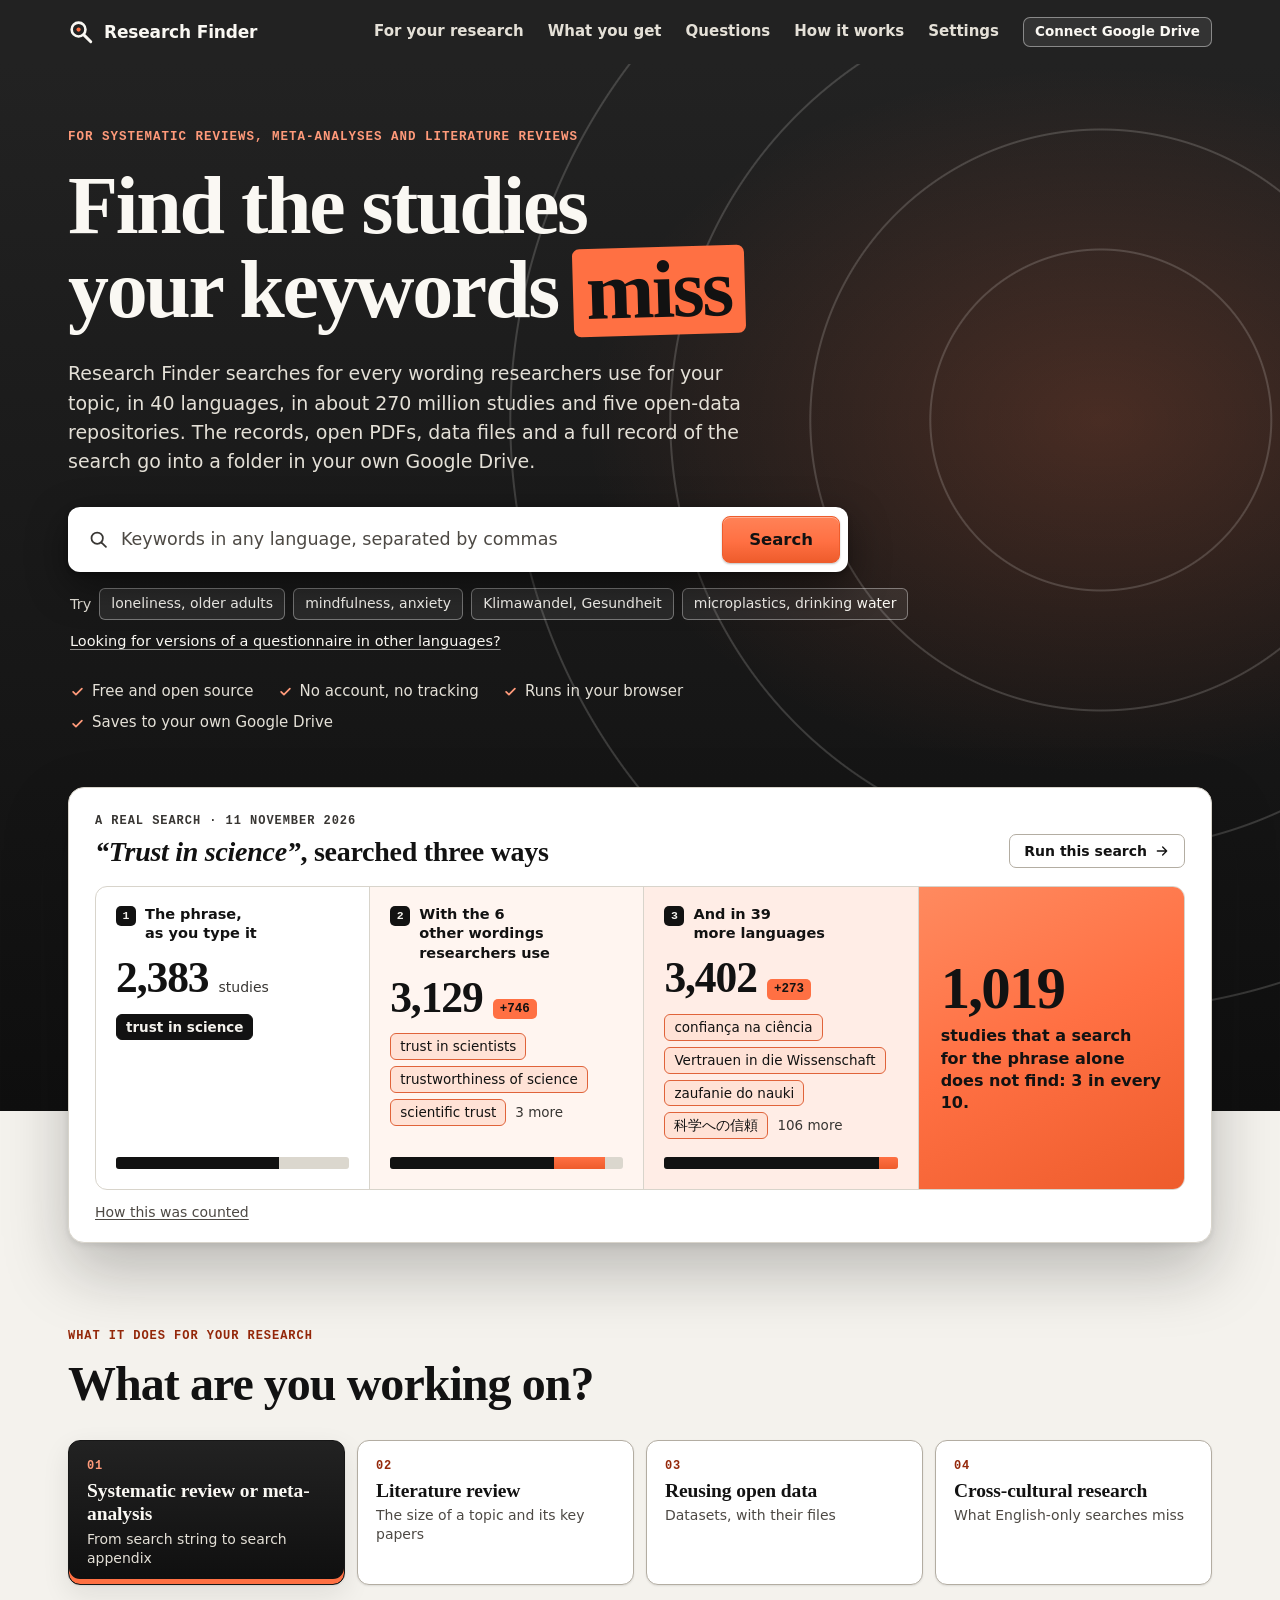
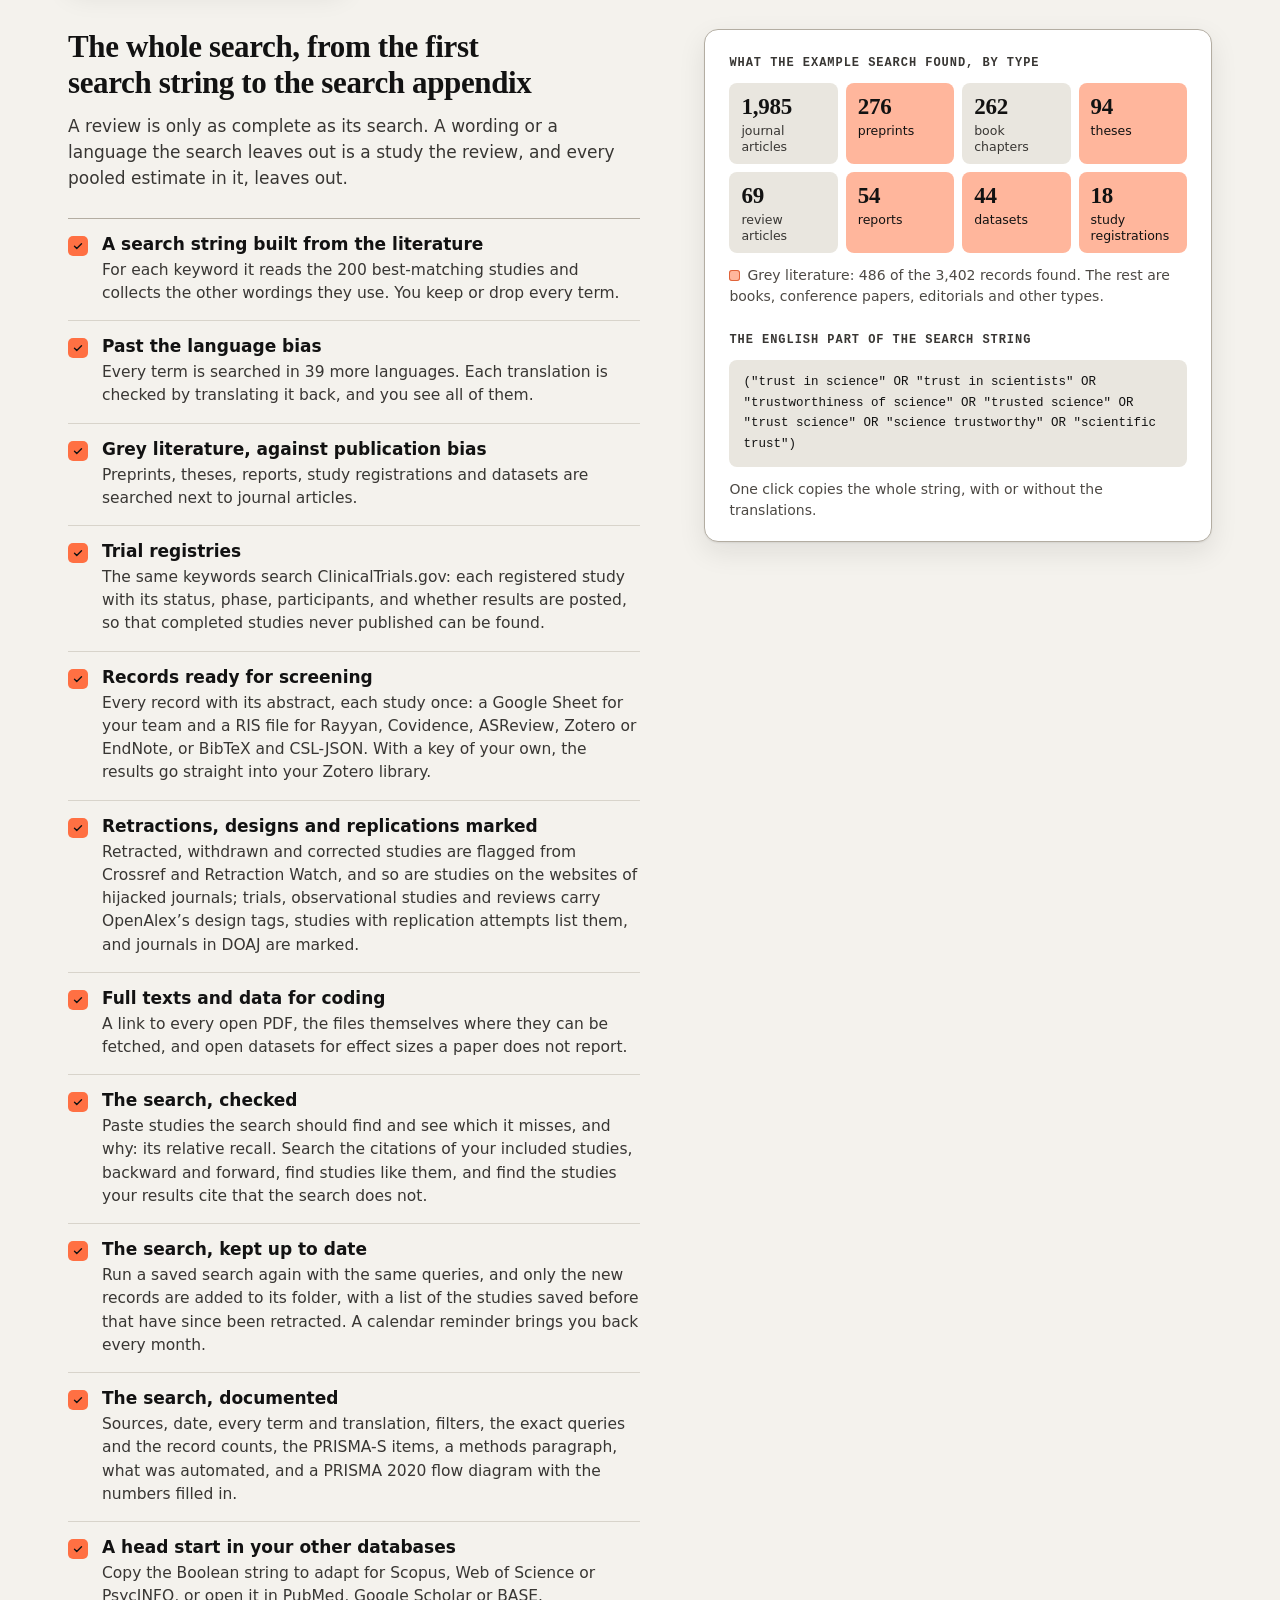
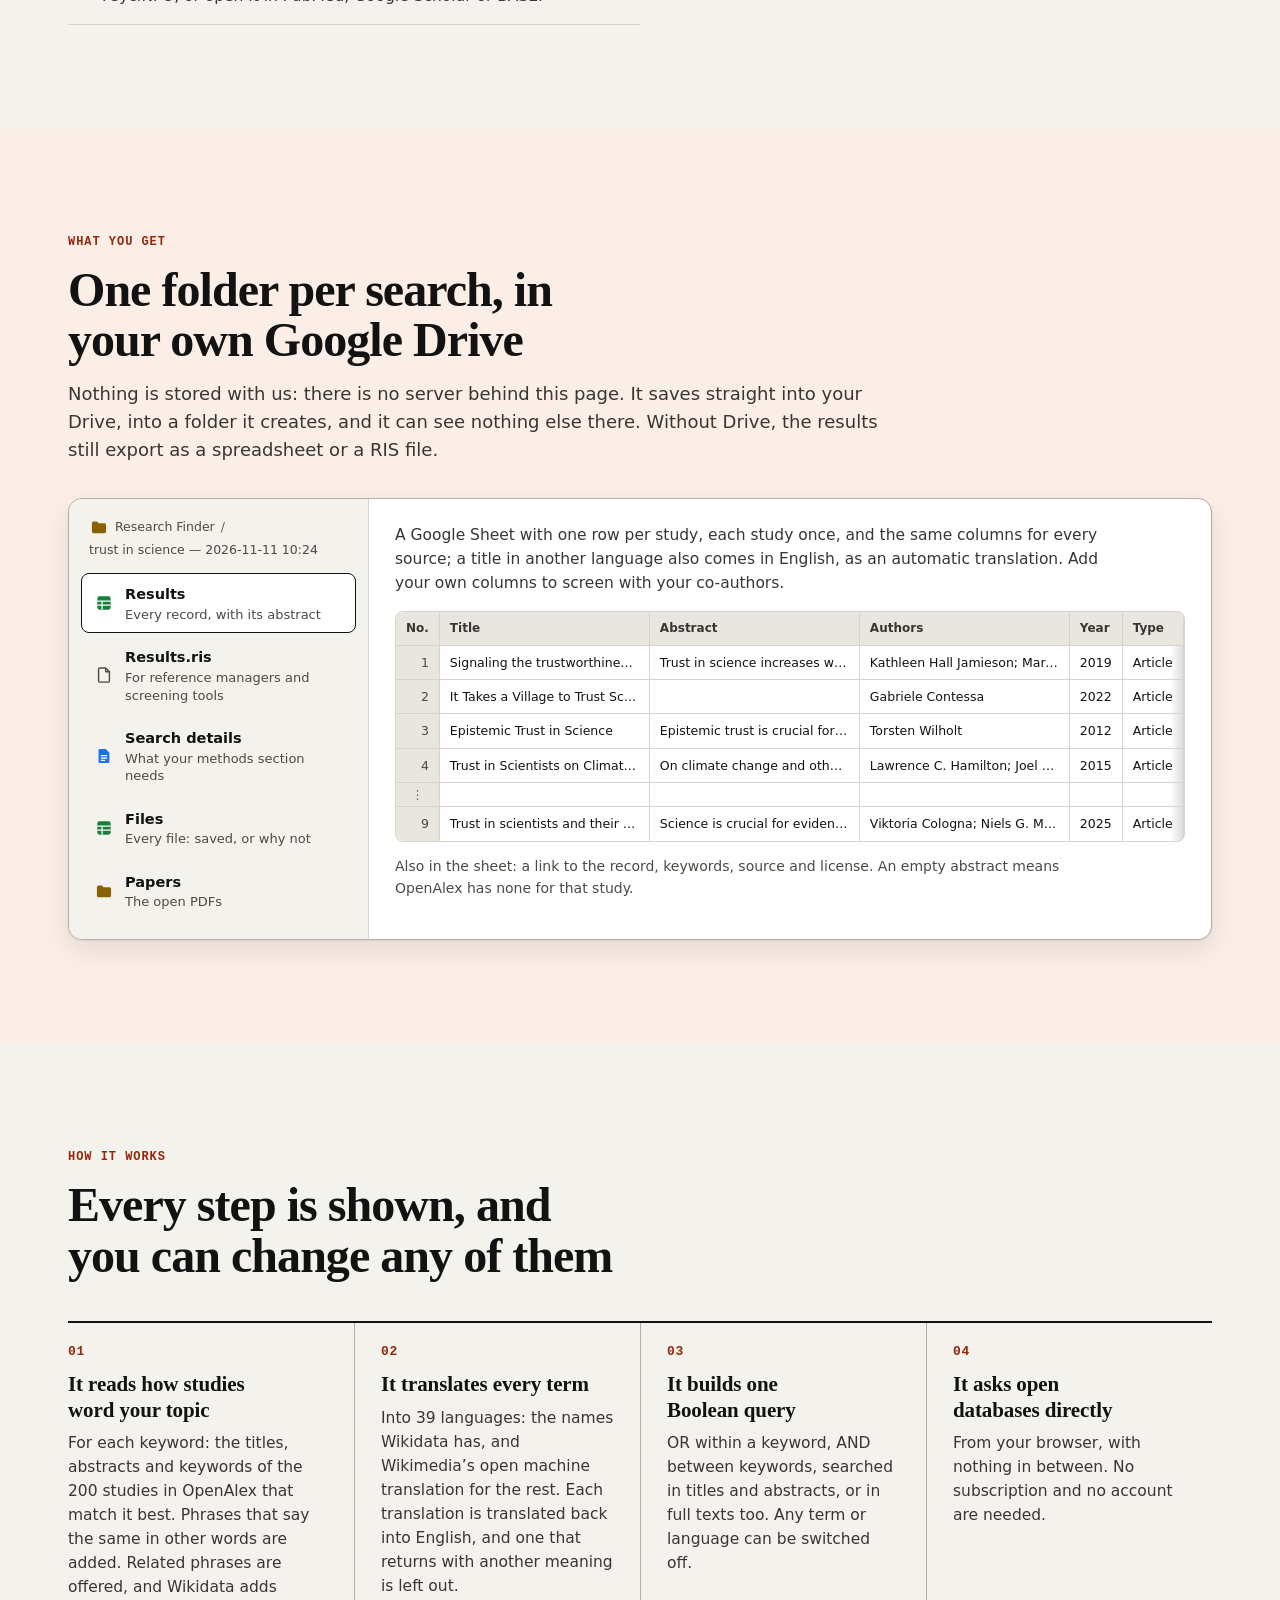
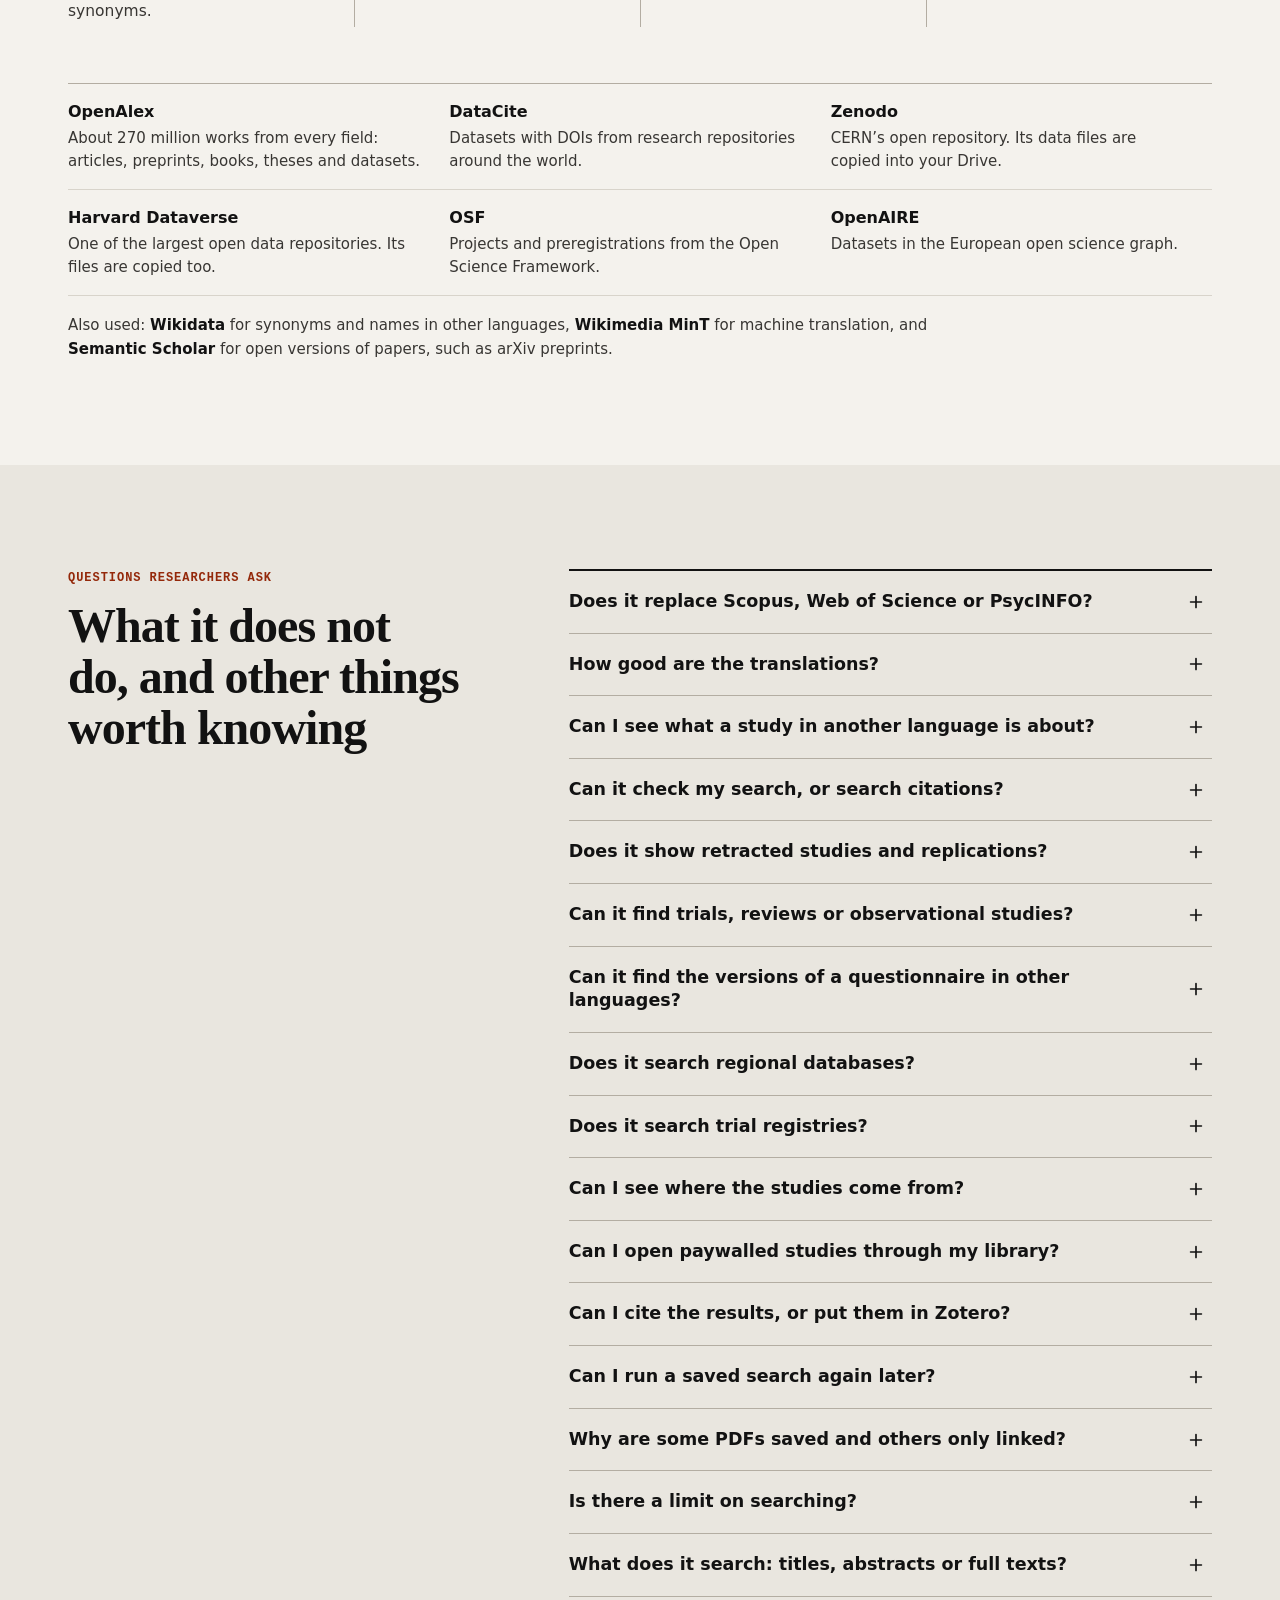
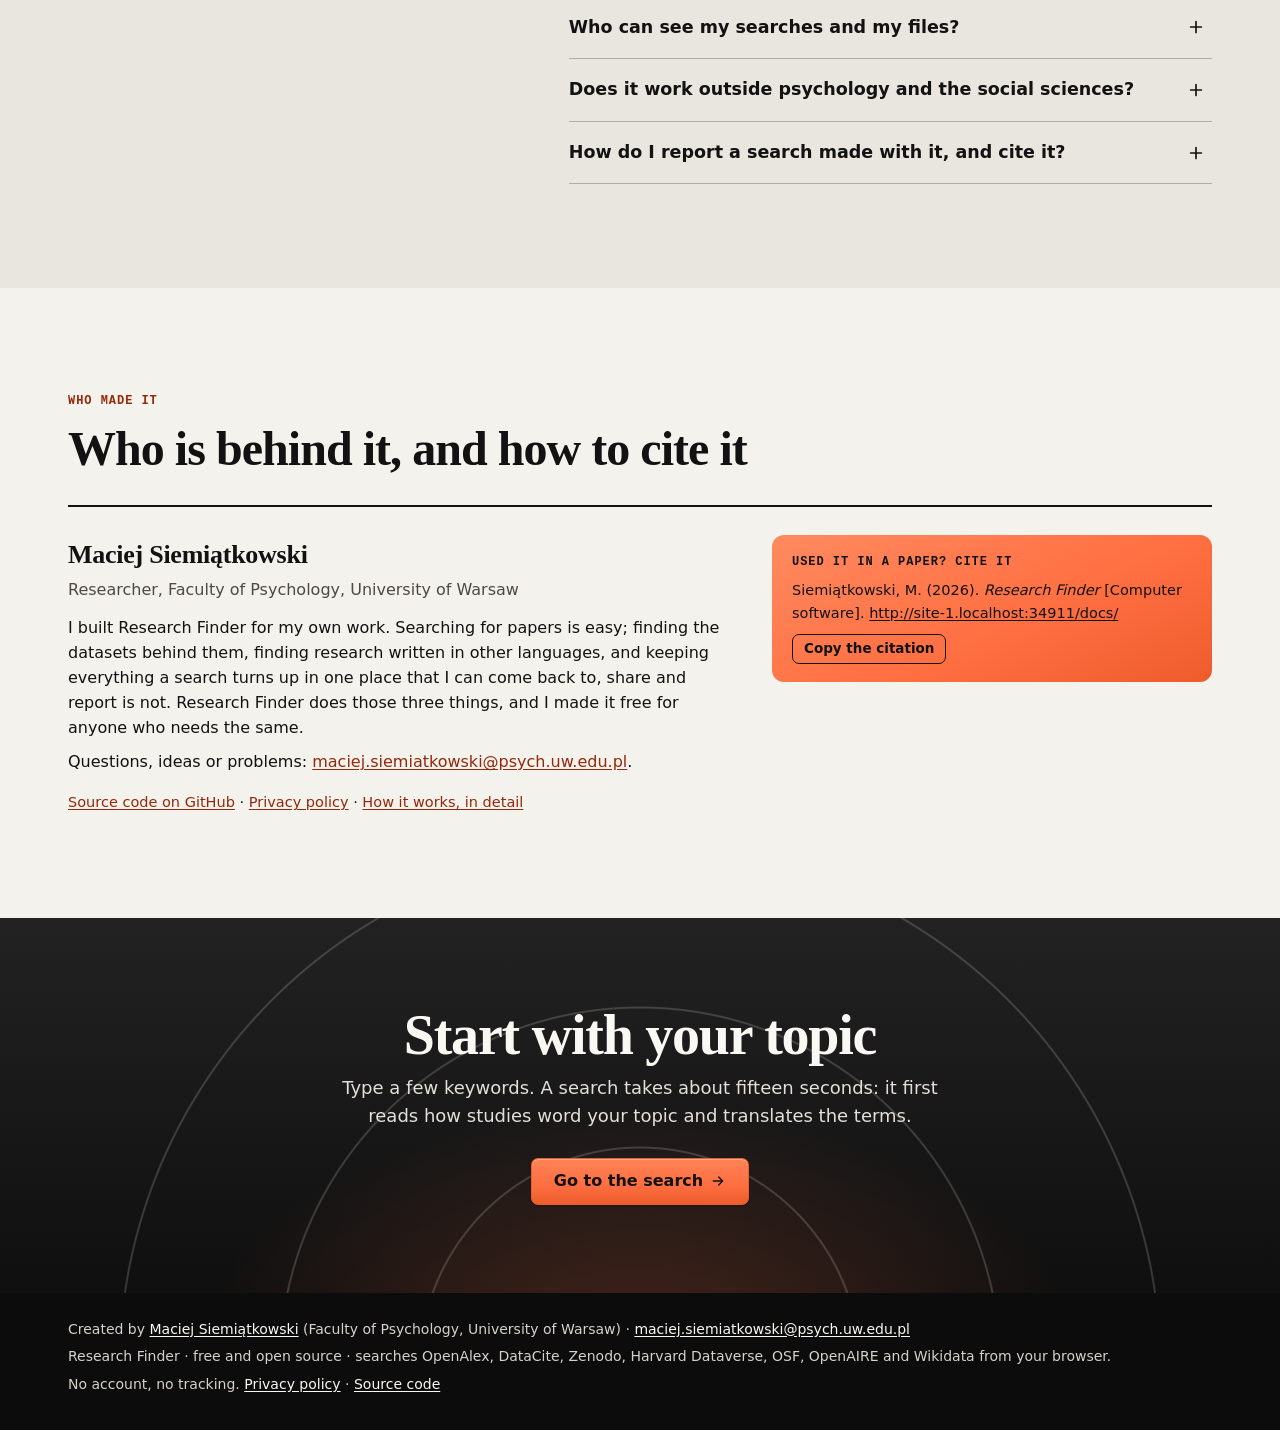
==== commit 44279ef7: "Add versions of a questionnaire, regional databases and a scales filter - "Versions of a questionnai" ====
--- a/docs/index.html
+++ b/docs/index.html
@@ -13,9 +13,9 @@
   <meta name="theme-color" content="#151515" media="(prefers-color-scheme: light)">
   <meta name="theme-color" content="#232323" media="(prefers-color-scheme: dark)">
   <link rel="icon" href="data:image/svg+xml,%3Csvg xmlns='http://www.w3.org/2000/svg' viewBox='0 0 32 32'%3E%3Crect width='32' height='32' rx='7' fill='%23151515'/%3E%3Ccircle cx='14' cy='14' r='7' fill='none' stroke='%23f4f2ed' stroke-width='2.8'/%3E%3Cpath d='M19.4 19.4 25 25' stroke='%23f4f2ed' stroke-width='3' stroke-linecap='round'/%3E%3Ccircle cx='14' cy='14' r='2.4' fill='%23ff7043'/%3E%3C/svg%3E">
-  <link rel="stylesheet" href="style.css?v=38">
-  <script type="module" src="js/main.js?v=38"></script>
-  <script type="module" src="js/landing.js?v=38"></script>
+  <link rel="stylesheet" href="style.css?v=39">
+  <script type="module" src="js/main.js?v=39"></script>
+  <script type="module" src="js/landing.js?v=39"></script>
 </head>
 <body>
   <svg width="0" height="0" style="position:absolute" aria-hidden="true" focusable="false">
@@ -69,6 +69,7 @@
               <button type="button" class="try example">Klimawandel, Gesundheit</button>
               <button type="button" class="try example">microplastics, drinking water</button>
             </p>
+            <p class="hint finder-hint"><button type="button" class="link-btn finder-link" id="finder-link">Looking for versions of a questionnaire in other languages?</button></p>
           </form>
           <ul class="facts" aria-label="In short">
             <li>Free and open source</li>
@@ -237,7 +238,8 @@
             <ul class="gains">
               <li><h4>Research published in other languages</h4><p>346 of the 3,402 studies on “trust in science” are not in English. They are in more than 25 other languages.</p></li>
               <li><h4>A first look in English</h4><p>Their titles come with an automatic English translation in [brackets], and an abstract translates with one click. Machine translations, not professional ones: enough to see what a study is about.</p></li>
-              <li><h4>Adapted and validated measures</h4><p>The validation study of a questionnaire in another language is often published in that language, in a national journal.</p></li>
+              <li><h4>Adapted and validated measures</h4><p>The validation study of a questionnaire in another language is often published in that language, in a national journal. “Versions of a questionnaire”, under the search box, finds them: the scale’s name with the method words of validation and adaptation, in 39 languages.</p></li>
+              <li><h4>Regional databases</h4><p>LA Referencia’s Latin American repositories, with the Spanish and Portuguese terms, DOAJ’s open-access journals in every language and, with a free ID, Japan’s CiNii Research.</p></li>
               <li><h4>Local evidence</h4><p>Filter by the language of the study to see what has been published in Polish, Portuguese or Korean.</p></li>
               <li><h4>Who is represented</h4><p>An overview counts all the results by the countries of their authors, the share with an author in the Global South, and their languages, years and journals. Each bar filters the results, for example to the studies with authors in one country.</p></li>
               <li><h4>You stay in control</h4><p>Every translation is shown and can be switched off, one term or one language at a time. Doubtful machine translations are left out unless you add them.</p></li>
@@ -422,6 +424,14 @@
             <p>Yes, with the filter “Study design”. OpenAlex tags seven designs automatically from a study’s title and abstract: randomized controlled trials, clinical trials, observational studies, case reports, systematic reviews, meta-analyses and study protocols. The tags are rarely wrong, but many studies have none, including every study without an abstract, so use the filter to find studies, not to leave any out of a review.</p>
           </details>
           <details>
+            <summary>Can it find the versions of a questionnaire in other languages?</summary>
+            <p>Yes: “Looking for versions of a questionnaire in other languages?”, under the search box. Give the name of the scale, its acronym and, if you like, the DOI of the original paper. Research Finder searches the name, and the acronym as it is, with method words such as “validation”, “adaptation”, “psychometric properties” and “factor structure”, each machine-translated into 39 languages and checked by translating it back. You can keep only the studies that cite the original paper, see the versions by language and country in “Overview”, and run the same terms in the regional databases. In Datasets, the filter “Questionnaires and scales only” finds documented measures from GESIS’s ZIS and ZPID’s PsychArchives.</p>
+          </details>
+          <details>
+            <summary>Does it search regional databases?</summary>
+            <p>Yes: the tab “Regional databases” searches LA Referencia (theses and articles from Latin American repositories, with the English, Spanish and Portuguese terms), DOAJ (articles of open-access journals worldwide, with the terms in every language) and, if you add a free application ID under Settings, CiNii Research (Japanese articles, with the Japanese terms). Each record is kept once across them, and the counts of each database go into Search details and the PRISMA flow diagram. How much of their material is missing from OpenAlex has not been measured; they help most for theses, small national journals and studies written in Spanish, Portuguese or Japanese.</p>
+          </details>
+          <details>
             <summary>Does it search trial registries?</summary>
             <p>Yes: the tab “Registered studies” searches ClinicalTrials.gov, more than 600,000 registered trials and observational studies, with the English terms of your keywords. Each registration shows its status, phase, study type, participants, and whether results are posted, with the publications it lists, and filters choose completed studies, studies with posted results or interventional trials. Completed studies without a publication are a check on publication bias. The saved sheet has all of these, and Search details reports the registry search for PRISMA-S. Other registries, such as the WHO portal (ICTRP), are linked under “Search elsewhere”. Studies whose abstracts give their registration number link to it.</p>
           </details>
--- a/docs/style.css
+++ b/docs/style.css
@@ -208,7 +208,7 @@
 .tchip.more { border-color: transparent; background: transparent; color: var(--text-2); padding-left: 2px; }
 .tchip i { font-style: normal; color: var(--muted); font: 500 11.5px var(--mono); }
 .badge { display: inline-block; border-radius: 4px; padding: 2px 6px 1px; font: 600 11.5px/1.5 var(--mono); letter-spacing: 0.04em; text-transform: uppercase; background: var(--surface-2); color: var(--text-2); }
-.badge.kind-d, .badge.kind-r, .badge.kind-j { background: var(--warm-soft); color: var(--warm); }
+.badge.kind-d, .badge.kind-r, .badge.kind-j, .badge.kind-m { background: var(--warm-soft); color: var(--warm); }
 .badge.kind-a, .badge.kind-p { background: var(--accent-soft); color: var(--accent-strong); }
 .badge.open { background: transparent; box-shadow: inset 0 0 0 1px var(--border-strong); }
 .note { color: var(--muted); font-size: 14px; margin: 8px 0 0; }
@@ -289,6 +289,10 @@
 /* while searching, the page is for the results */
 body:not(.searching) .results-wrap, body.searching .landing, body.searching .facts, body.searching .eyebrow, body.searching .lead,
 body.searching .hero .hint, body.searching .demo { display: none; }
+.hint.finder-hint { margin-top: 10px; }
+body.searching .hero .hint.finder-hint { display: flex; }
+.finder-link { color: var(--on-brand); font-size: 14.5px; text-decoration: underline; text-underline-offset: 3px; text-decoration-color: rgb(250 248 243 / 55%); }
+.finder-link:hover { color: var(--on-brand); text-decoration-color: var(--hl); }
 body.searching .hero { padding: 6px 0 24px; background-image: linear-gradient(180deg, var(--brand-top), var(--brand)); }
 body.searching .hero-main { max-width: none; }
 body.searching .hero h1 { position: absolute; width: 1px; height: 1px; overflow: hidden; clip: rect(0 0 0 0); white-space: nowrap; }
@@ -672,6 +676,7 @@
   .ov-bars li > button, .ov-bars li > div { grid-template-columns: 1fr auto; row-gap: 4px; }
   .ov-bar { grid-column: 1 / -1; grid-row: 2; }
 }
+.finder-input, #set-cinii { width: 100%; padding: 9px 11px; border: 1px solid var(--border-strong); border-radius: var(--radius-sm); background: var(--surface); color: var(--text); margin-top: 6px; font: inherit; }
 #zotero-collection { width: 100%; padding: 9px 11px; border: 1px solid var(--border-strong); border-radius: var(--radius-sm); background: var(--surface); color: var(--text); margin-top: 6px; font: inherit; }
 .relay-row input[type="password"] { flex: 1; min-width: 0; margin-top: 0 !important; }
 .relay-row { display: flex; align-items: center; gap: 8px; }
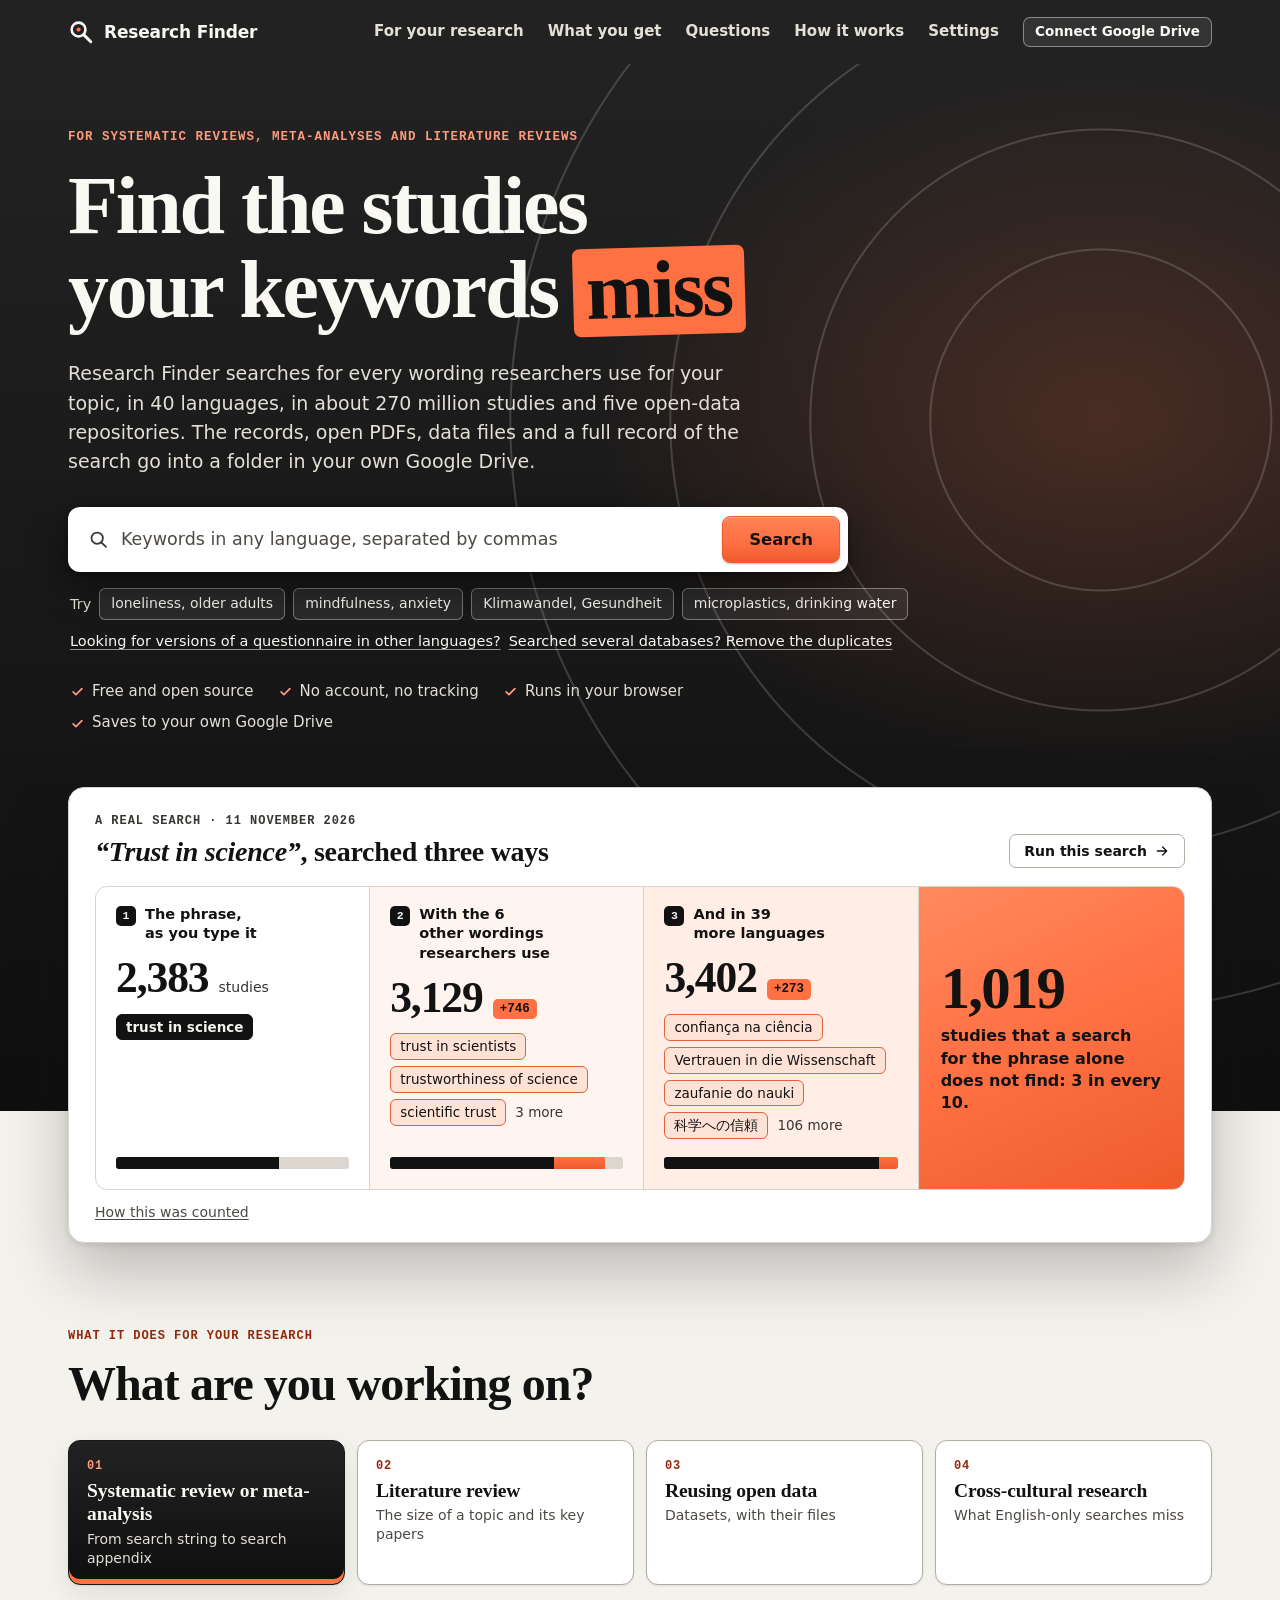
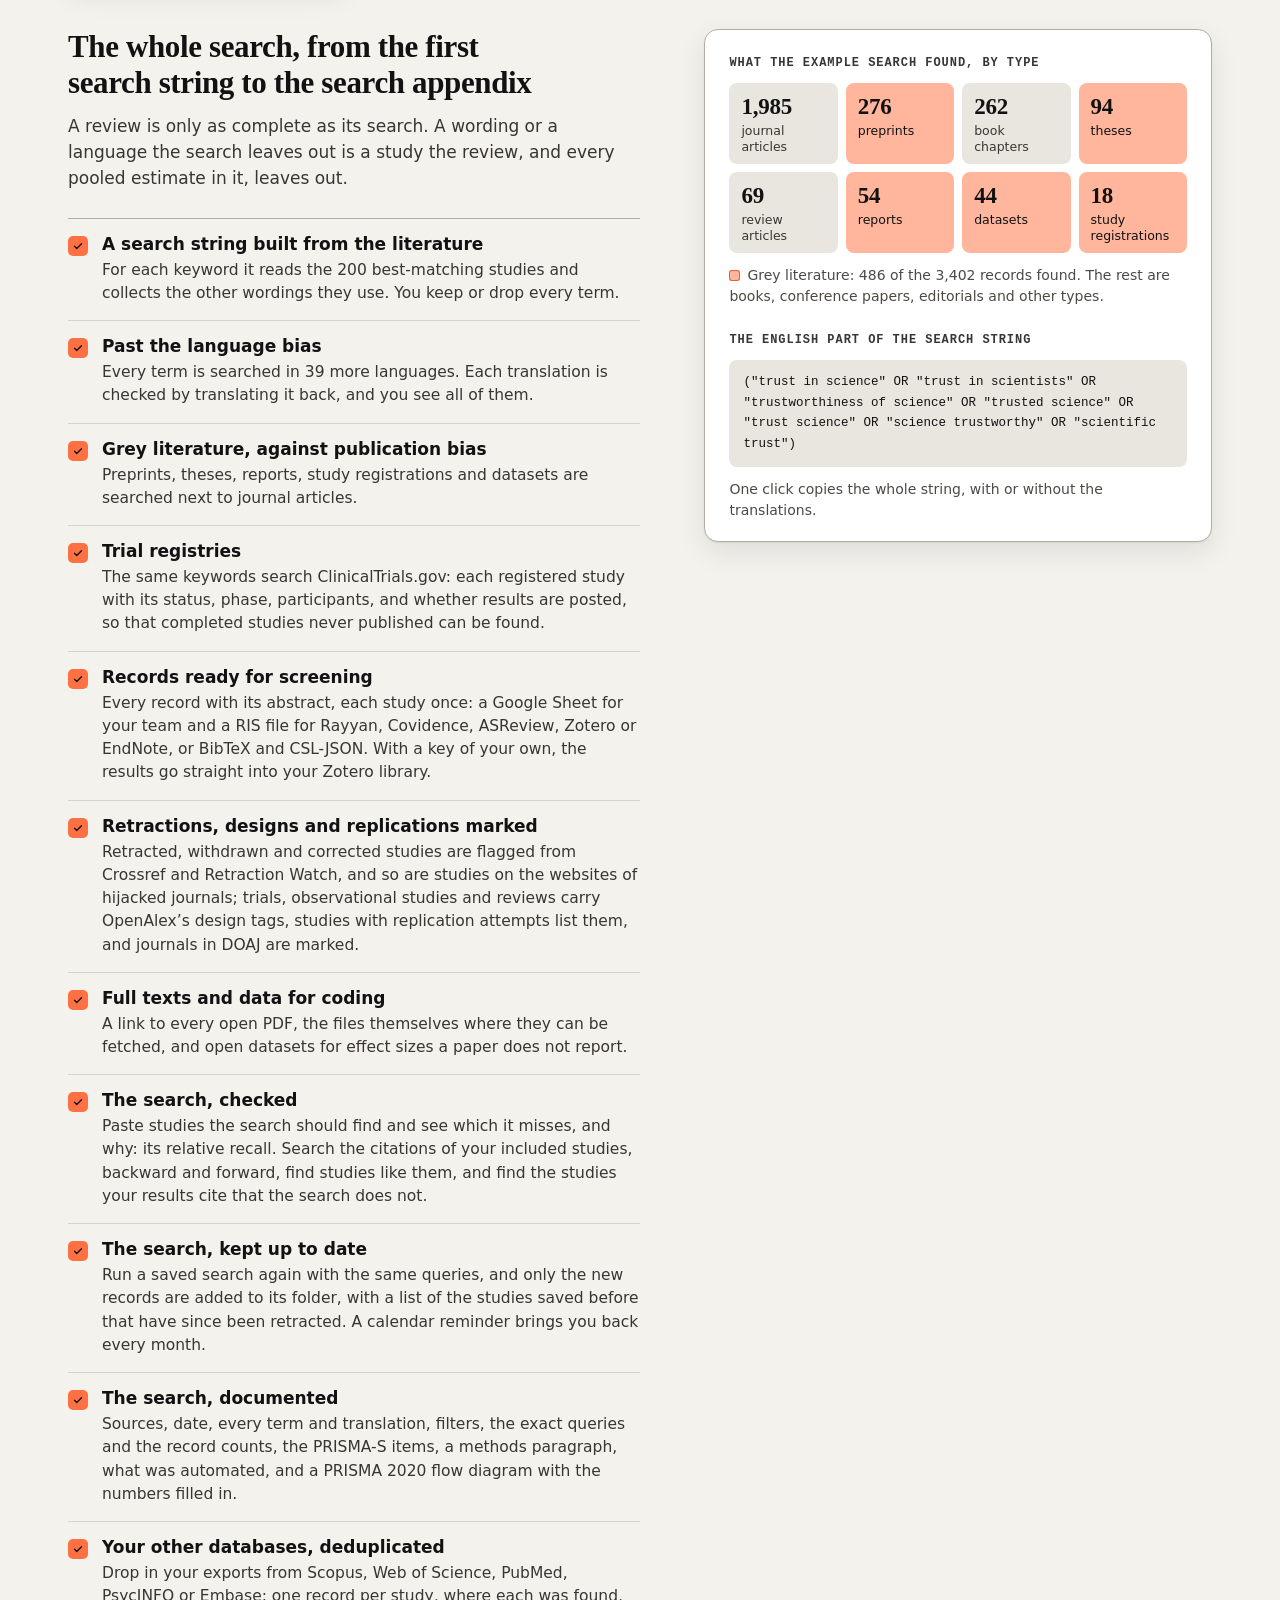
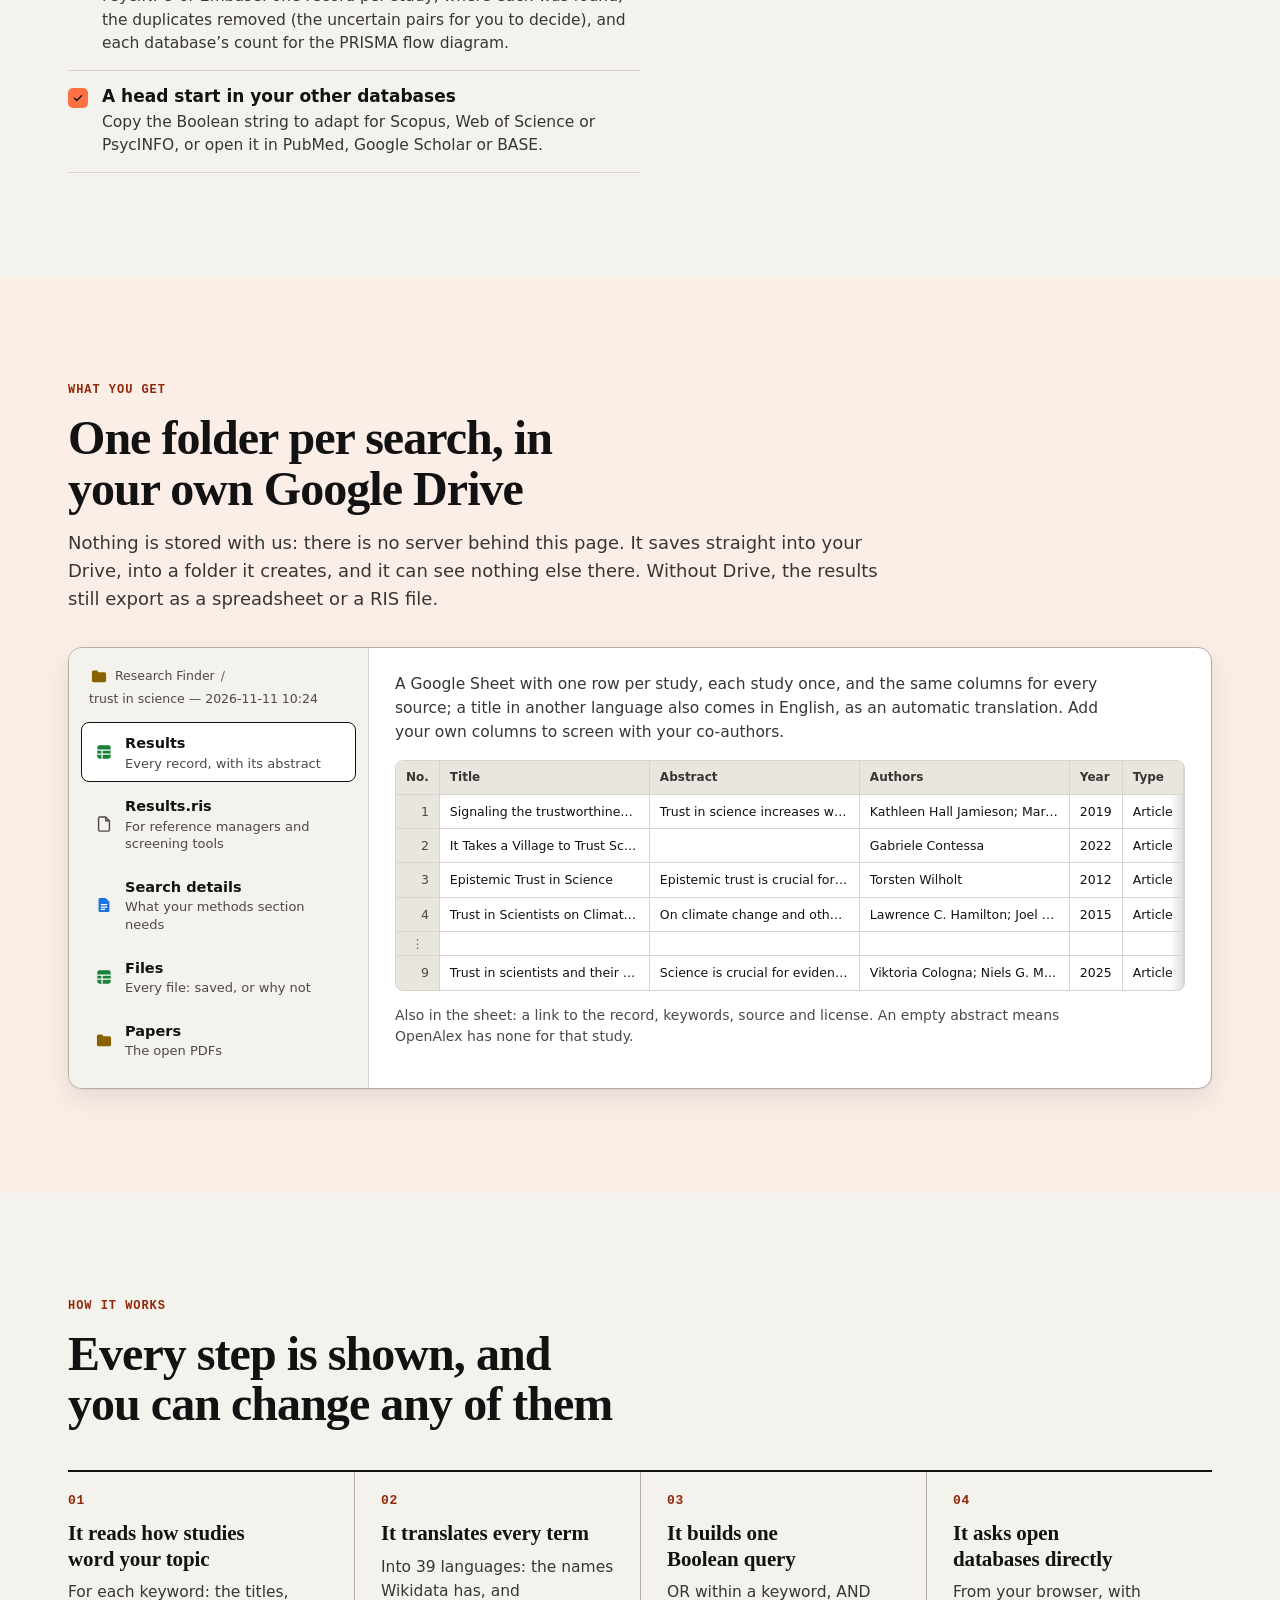
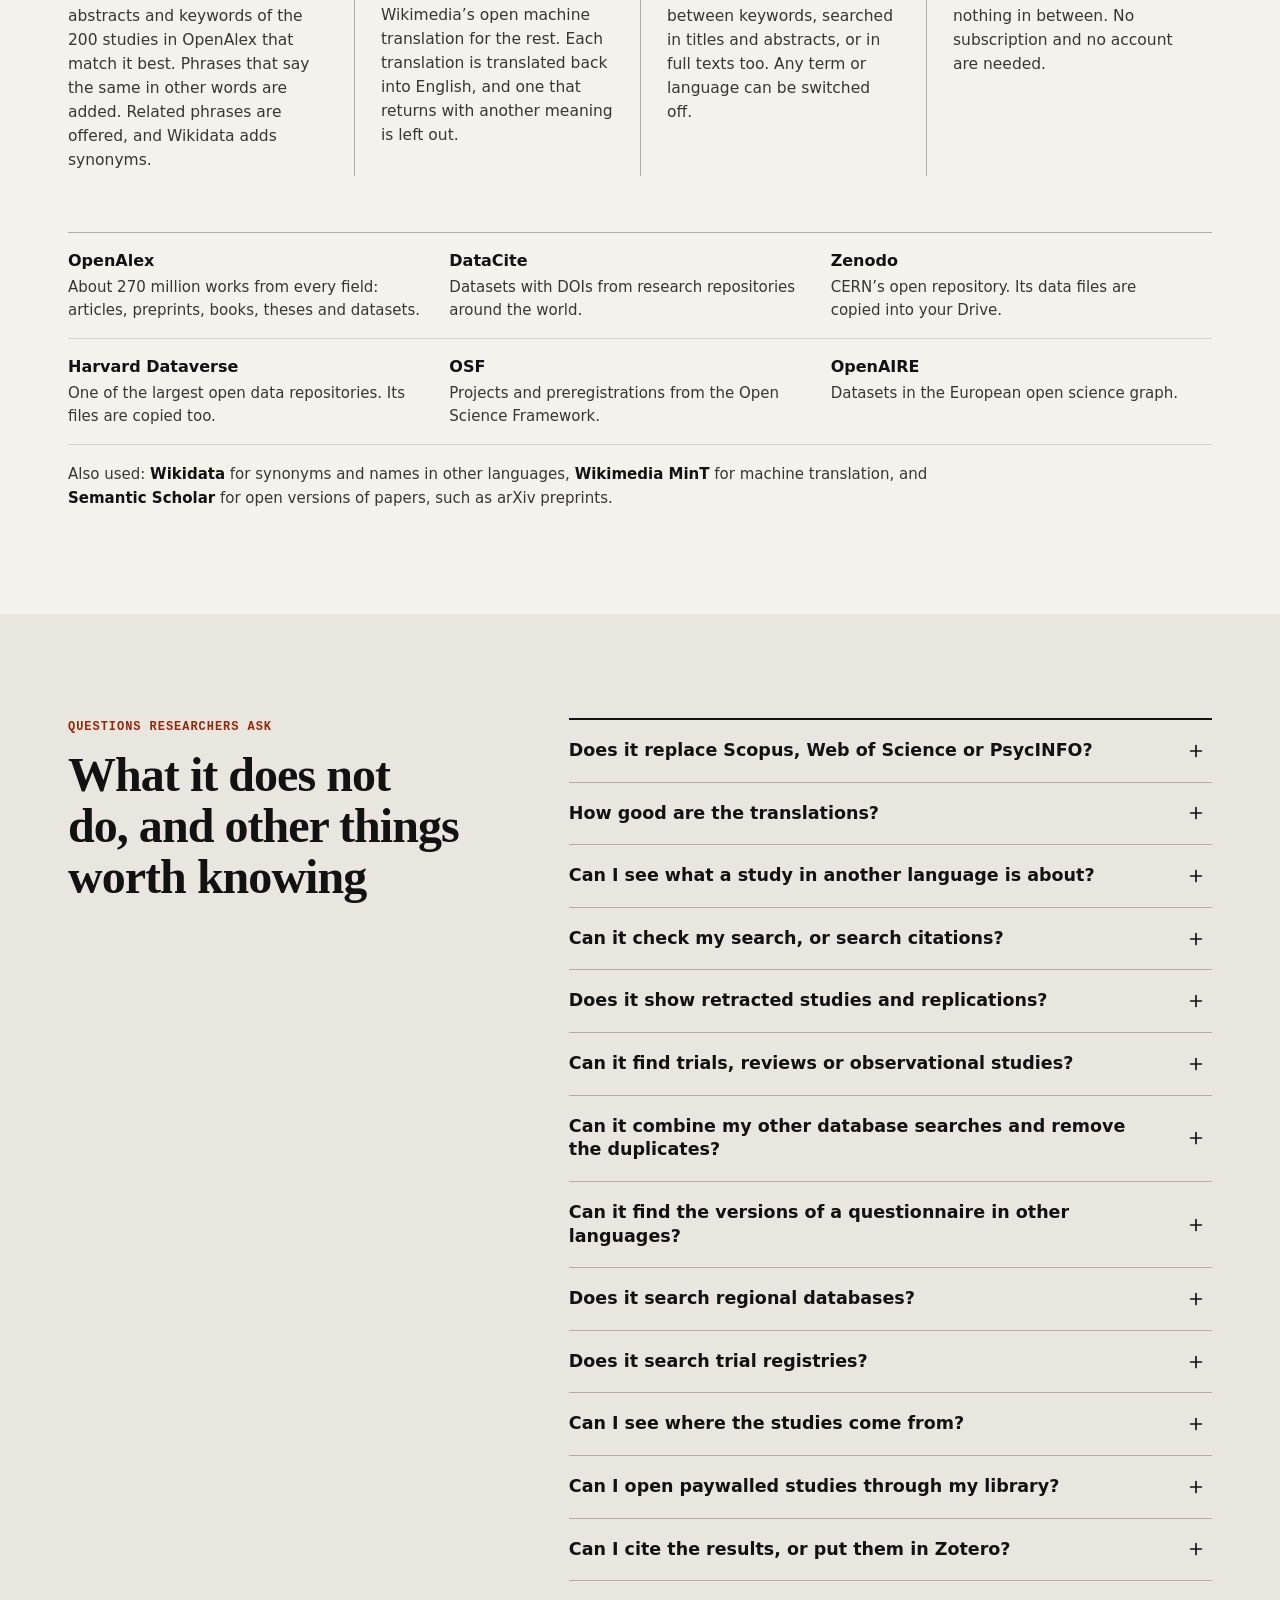
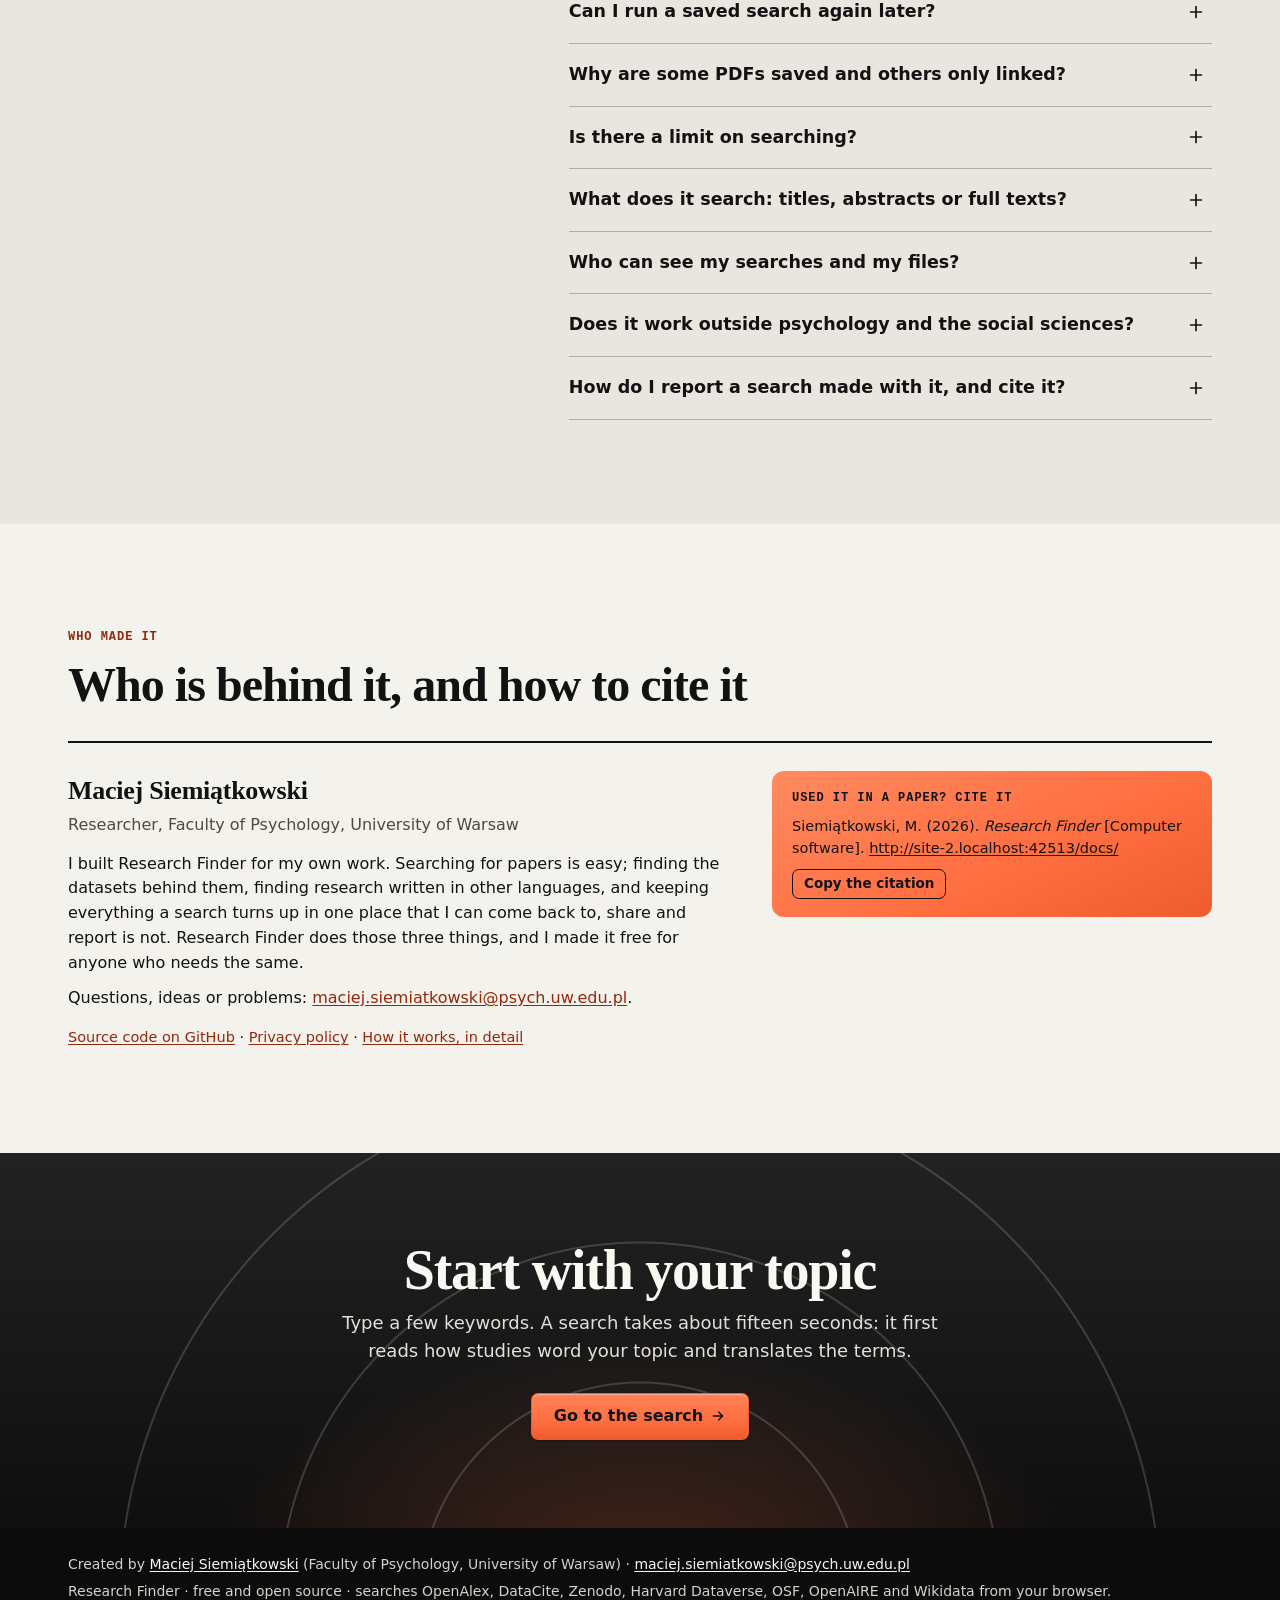
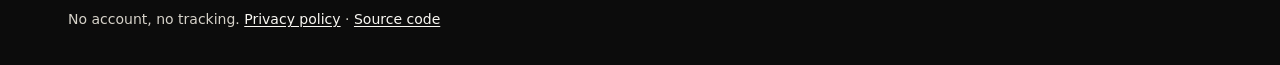
==== commit 73a327cc: "Combine other databases' exports with a search and remove duplicates - New module combine.js: reads " ====
--- a/docs/index.html
+++ b/docs/index.html
@@ -13,9 +13,9 @@
   <meta name="theme-color" content="#151515" media="(prefers-color-scheme: light)">
   <meta name="theme-color" content="#232323" media="(prefers-color-scheme: dark)">
   <link rel="icon" href="data:image/svg+xml,%3Csvg xmlns='http://www.w3.org/2000/svg' viewBox='0 0 32 32'%3E%3Crect width='32' height='32' rx='7' fill='%23151515'/%3E%3Ccircle cx='14' cy='14' r='7' fill='none' stroke='%23f4f2ed' stroke-width='2.8'/%3E%3Cpath d='M19.4 19.4 25 25' stroke='%23f4f2ed' stroke-width='3' stroke-linecap='round'/%3E%3Ccircle cx='14' cy='14' r='2.4' fill='%23ff7043'/%3E%3C/svg%3E">
-  <link rel="stylesheet" href="style.css?v=39">
-  <script type="module" src="js/main.js?v=39"></script>
-  <script type="module" src="js/landing.js?v=39"></script>
+  <link rel="stylesheet" href="style.css?v=40">
+  <script type="module" src="js/main.js?v=40"></script>
+  <script type="module" src="js/landing.js?v=40"></script>
 </head>
 <body>
   <svg width="0" height="0" style="position:absolute" aria-hidden="true" focusable="false">
@@ -69,7 +69,8 @@
               <button type="button" class="try example">Klimawandel, Gesundheit</button>
               <button type="button" class="try example">microplastics, drinking water</button>
             </p>
-            <p class="hint finder-hint"><button type="button" class="link-btn finder-link" id="finder-link">Looking for versions of a questionnaire in other languages?</button></p>
+            <p class="hint finder-hint"><button type="button" class="link-btn finder-link" id="finder-link">Looking for versions of a questionnaire in other languages?</button>
+              <button type="button" class="link-btn finder-link" id="combine-link">Searched several databases? Remove the duplicates</button></p>
           </form>
           <ul class="facts" aria-label="In short">
             <li>Free and open source</li>
@@ -153,6 +154,7 @@
               <li><h4>The search, checked</h4><p>Paste studies the search should find and see which it misses, and why: its relative recall. Search the citations of your included studies, backward and forward, find studies like them, and find the studies your results cite that the search does not.</p></li>
               <li><h4>The search, kept up to date</h4><p>Run a saved search again with the same queries, and only the new records are added to its folder, with a list of the studies saved before that have since been retracted. A calendar reminder brings you back every month.</p></li>
               <li><h4>The search, documented</h4><p>Sources, date, every term and translation, filters, the exact queries and the record counts, the PRISMA-S items, a methods paragraph, what was automated, and a PRISMA 2020 flow diagram with the numbers filled in.</p></li>
+              <li><h4>Your other databases, deduplicated</h4><p>Drop in your exports from Scopus, Web of Science, PubMed, PsycINFO or Embase: one record per study, where each was found, the duplicates removed (the uncertain pairs for you to decide), and each database’s count for the PRISMA flow diagram.</p></li>
               <li><h4>A head start in your other databases</h4><p>Copy the Boolean string to adapt for Scopus, Web of Science or PsycINFO, or open it in PubMed, Google Scholar or BASE.</p></li>
             </ul>
           </div>
@@ -424,6 +426,10 @@
             <p>Yes, with the filter “Study design”. OpenAlex tags seven designs automatically from a study’s title and abstract: randomized controlled trials, clinical trials, observational studies, case reports, systematic reviews, meta-analyses and study protocols. The tags are rarely wrong, but many studies have none, including every study without an abstract, so use the filter to find studies, not to leave any out of a review.</p>
           </details>
           <details>
+            <summary>Can it combine my other database searches and remove the duplicates?</summary>
+            <p>Yes: “Searched several databases? Remove the duplicates”, under the search box, or Review tools › Combine. Drop in the exports of your other searches: RIS from Scopus, Web of Science, PsycINFO (EBSCO), Embase (Ovid) or any reference manager, PubMed’s .nbib or MEDLINE text, Web of Science’s plain text or tab-delimited files, Scopus’s CSV, or any CSV with a Title column. Research Finder puts them together with this search’s results and removes the duplicates: the same DOI or PubMed ID, or a near-identical title whose year and first author, journal or pages agree. Pairs that only look alike are shown to you to decide. You get one record per study with the databases it was found in, a list of the duplicates removed and why, each database’s count, and a PRISMA flow diagram with them filled in, as files or saved to your Drive with a Search details for PRISMA-S items 15 and 16. The files are read in your browser and sent nowhere.</p>
+          </details>
+          <details>
             <summary>Can it find the versions of a questionnaire in other languages?</summary>
             <p>Yes: “Looking for versions of a questionnaire in other languages?”, under the search box. Give the name of the scale, its acronym and, if you like, the DOI of the original paper. Research Finder searches the name, and the acronym as it is, with method words such as “validation”, “adaptation”, “psychometric properties” and “factor structure”, each machine-translated into 39 languages and checked by translating it back. You can keep only the studies that cite the original paper, see the versions by language and country in “Overview”, and run the same terms in the regional databases. In Datasets, the filter “Questionnaires and scales only” finds documented measures from GESIS’s ZIS and ZPID’s PsychArchives.</p>
           </details>
--- a/docs/style.css
+++ b/docs/style.css
@@ -677,6 +677,28 @@
   .ov-bar { grid-column: 1 / -1; grid-row: 2; }
 }
 .finder-input, #set-cinii { width: 100%; padding: 9px 11px; border: 1px solid var(--border-strong); border-radius: var(--radius-sm); background: var(--surface); color: var(--text); margin-top: 6px; font: inherit; }
+/* combining searches */
+.cb-sources { display: grid; gap: 8px; margin-top: 10px; }
+.cb-row { display: flex; flex-wrap: wrap; align-items: center; gap: 6px 10px; padding: 8px 10px; border: 1px solid var(--border); border-radius: 8px; background: var(--surface); }
+.cb-row select, .cb-label { border: 1px solid var(--border-strong); border-radius: var(--radius-sm); padding: 5px 9px; background: var(--surface); color: var(--text); font: inherit; }
+.cb-label { font-weight: 650; width: 12em; max-width: 100%; }
+.cb-meta { color: var(--muted); font-size: 13.5px; flex: 1 1 200px; overflow-wrap: anywhere; }
+.cb-drop { margin-top: 10px; padding: 18px 16px; border: 2px dashed var(--border-strong); border-radius: 10px; text-align: center; font-size: 15px; }
+.cb-drop.on { border-color: var(--accent); background: var(--accent-soft); }
+.cb-drop .note { display: block; margin-top: 6px; font-size: 13px; }
+.cb-table { width: 100%; border-collapse: collapse; margin: 10px 0 4px; font-size: 14px; }
+.cb-table th, .cb-table td { text-align: left; padding: 6px 8px; border-bottom: 1px solid var(--border); }
+.cb-table td:not(:first-child), .cb-table th:not(:first-child) { text-align: right; font-variant-numeric: tabular-nums; }
+.cb-pairs { margin: 8px 0 0; padding-left: 22px; }
+.cb-pair { margin: 0 0 14px; padding: 10px 12px; border: 1px solid var(--border); border-radius: 8px; }
+.cb-pair.decided-same { border-color: var(--ok); }
+.cb-pair.decided-different { opacity: 0.75; }
+.cb-pair .btn[aria-pressed="true"] { background: var(--text); color: var(--surface); border-color: var(--text); }
+.cb-why { margin: 0 0 6px !important; font-size: 13.5px; color: var(--text-2); }
+.cb-rec { display: block; padding: 6px 0; border-top: 1px dashed var(--border); font-size: 14px; }
+.cb-rec strong { display: block; font-weight: 600; }
+.cb-src { display: inline-block; font: 600 11.5px/1.5 var(--mono); text-transform: uppercase; letter-spacing: 0.04em; color: var(--warm-ink); margin-bottom: 2px; }
+@media (max-width: 560px) { .cb-table { font-size: 12.5px; } .cb-table th, .cb-table td { padding: 5px 4px; } }
 #zotero-collection { width: 100%; padding: 9px 11px; border: 1px solid var(--border-strong); border-radius: var(--radius-sm); background: var(--surface); color: var(--text); margin-top: 6px; font: inherit; }
 .relay-row input[type="password"] { flex: 1; min-width: 0; margin-top: 0 !important; }
 .relay-row { display: flex; align-items: center; gap: 8px; }
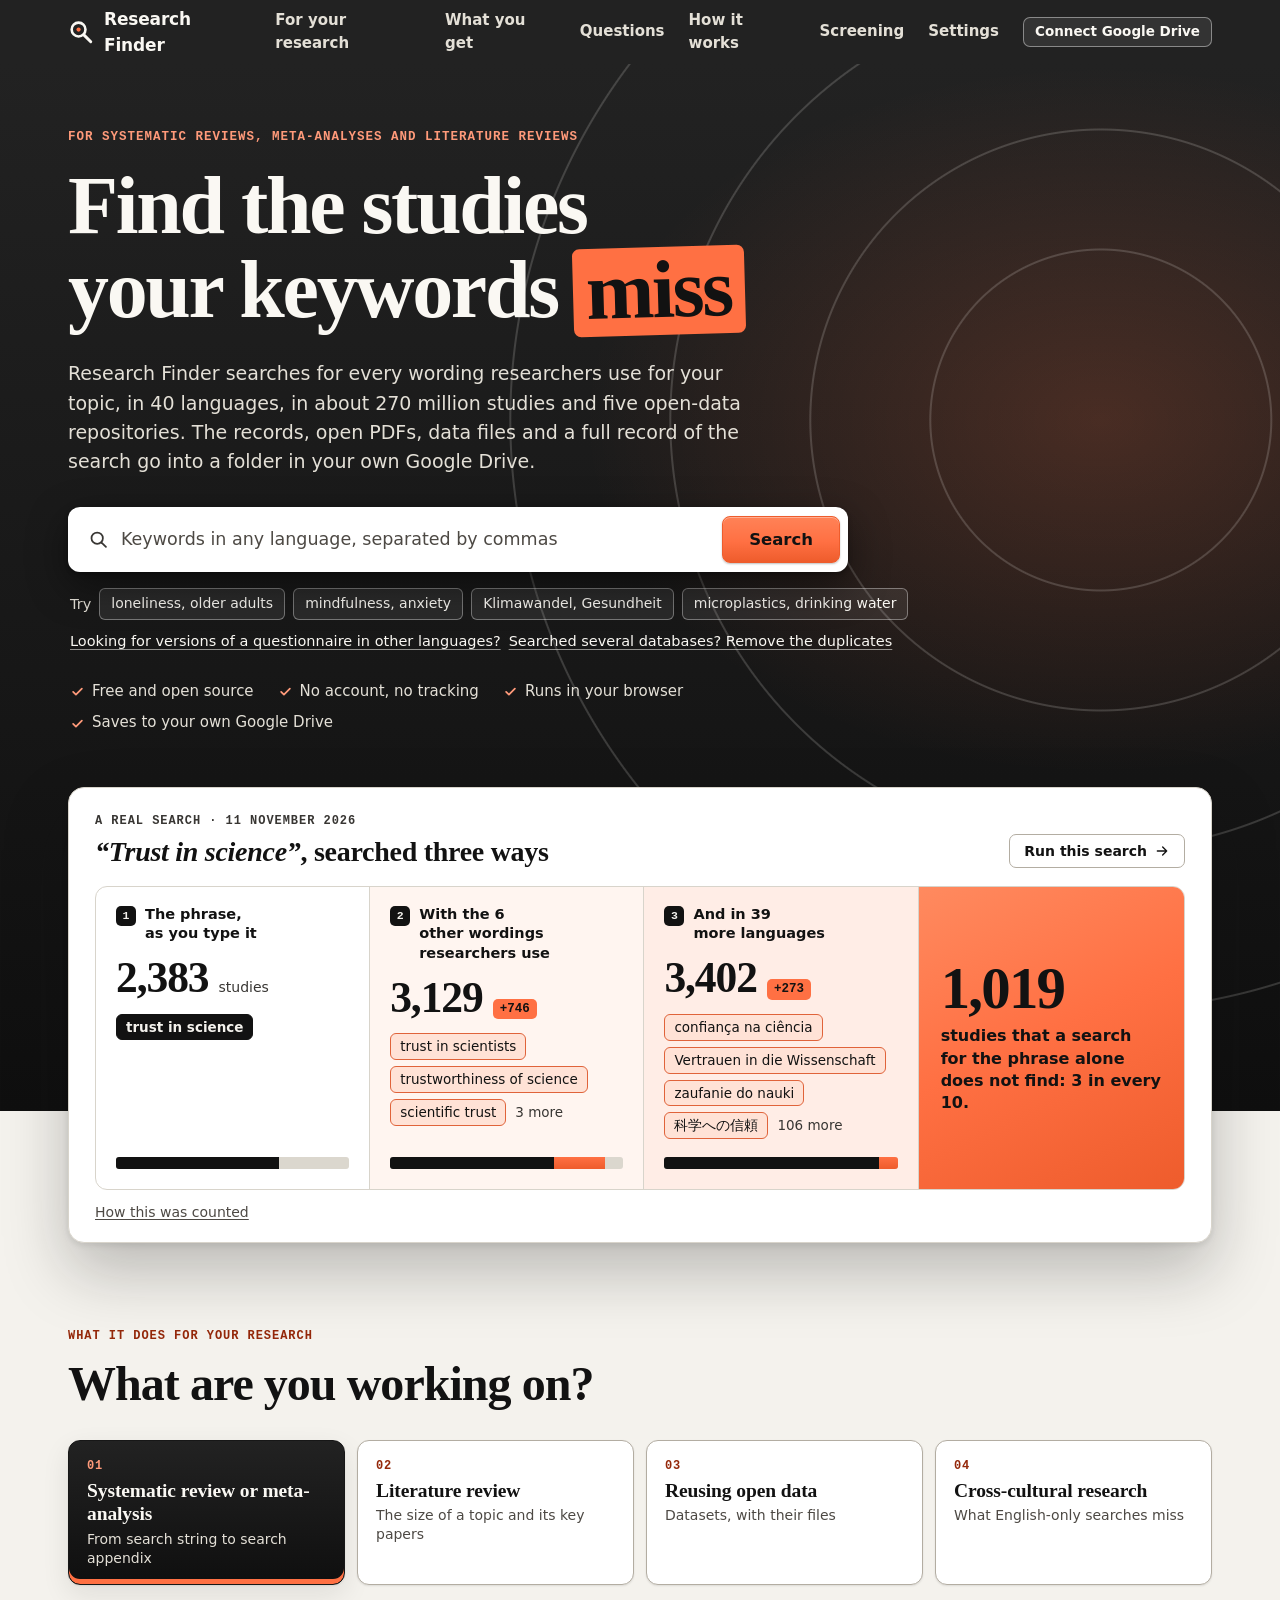
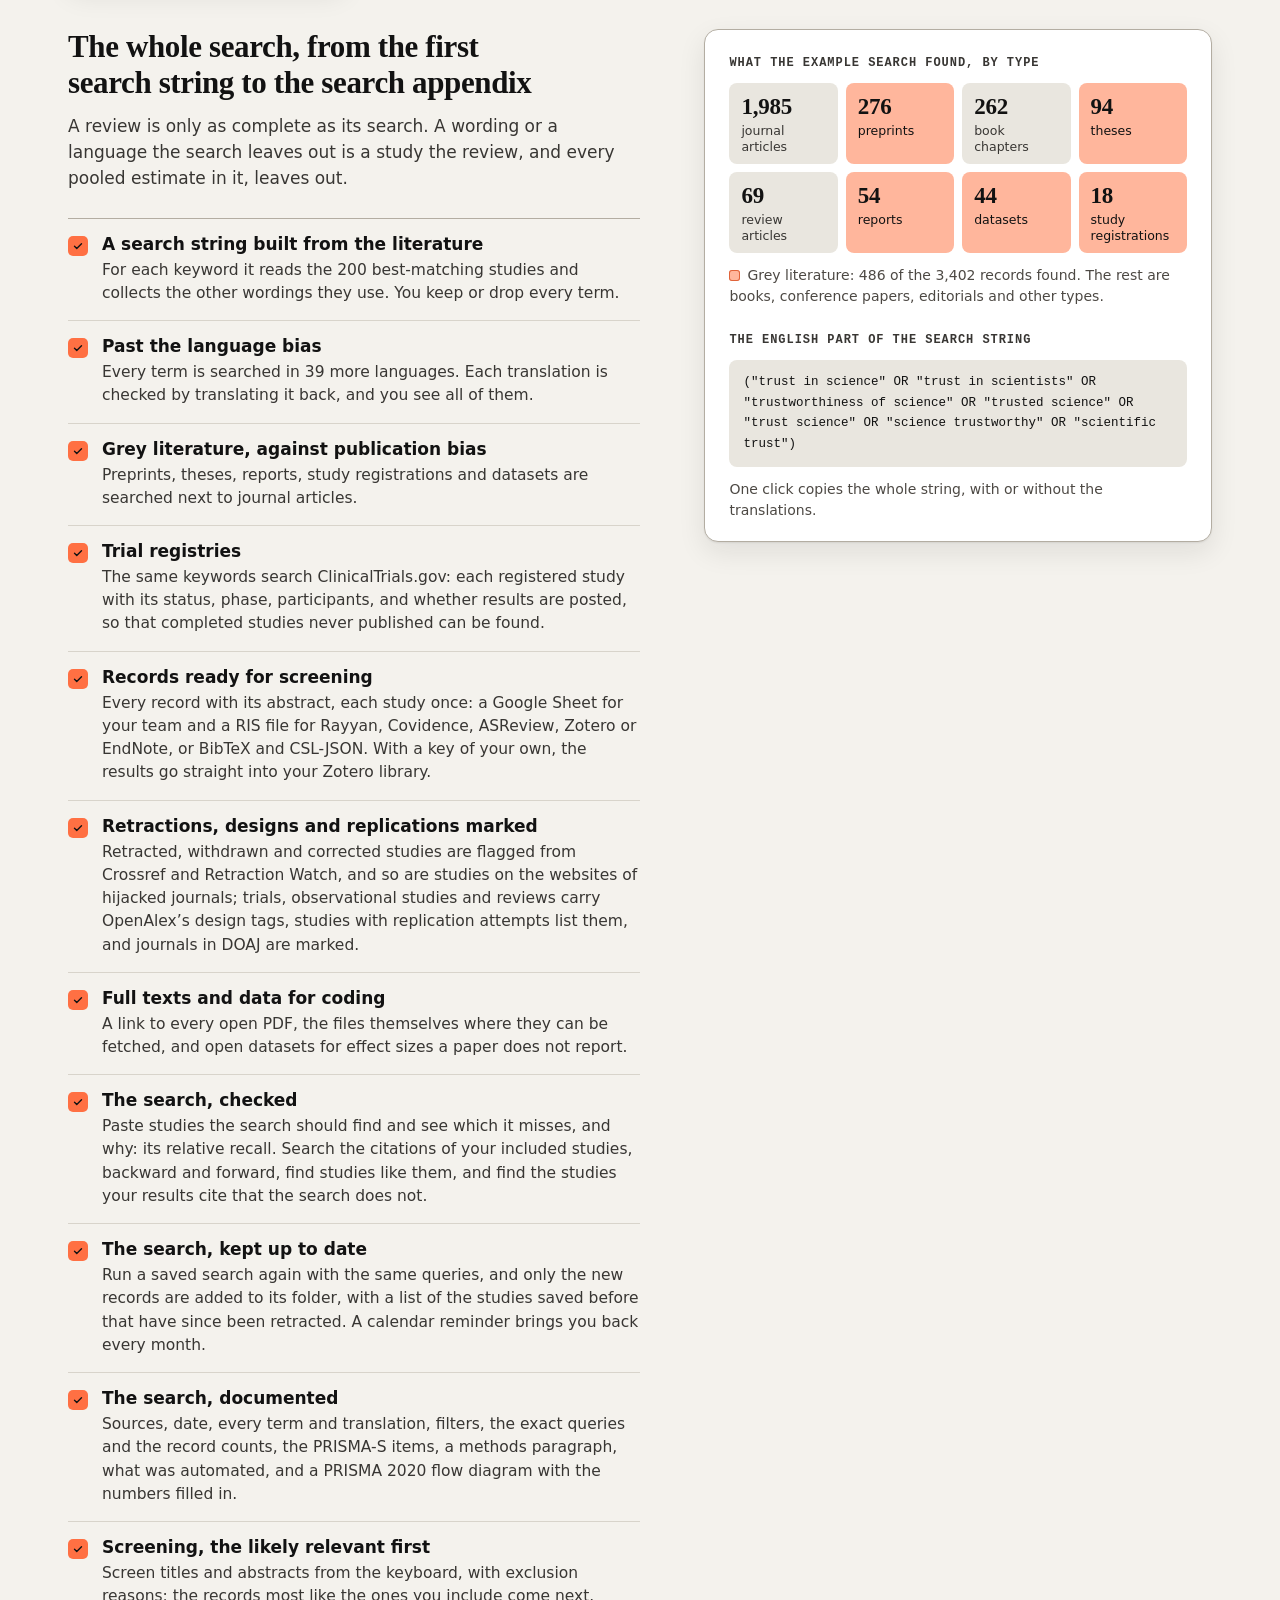
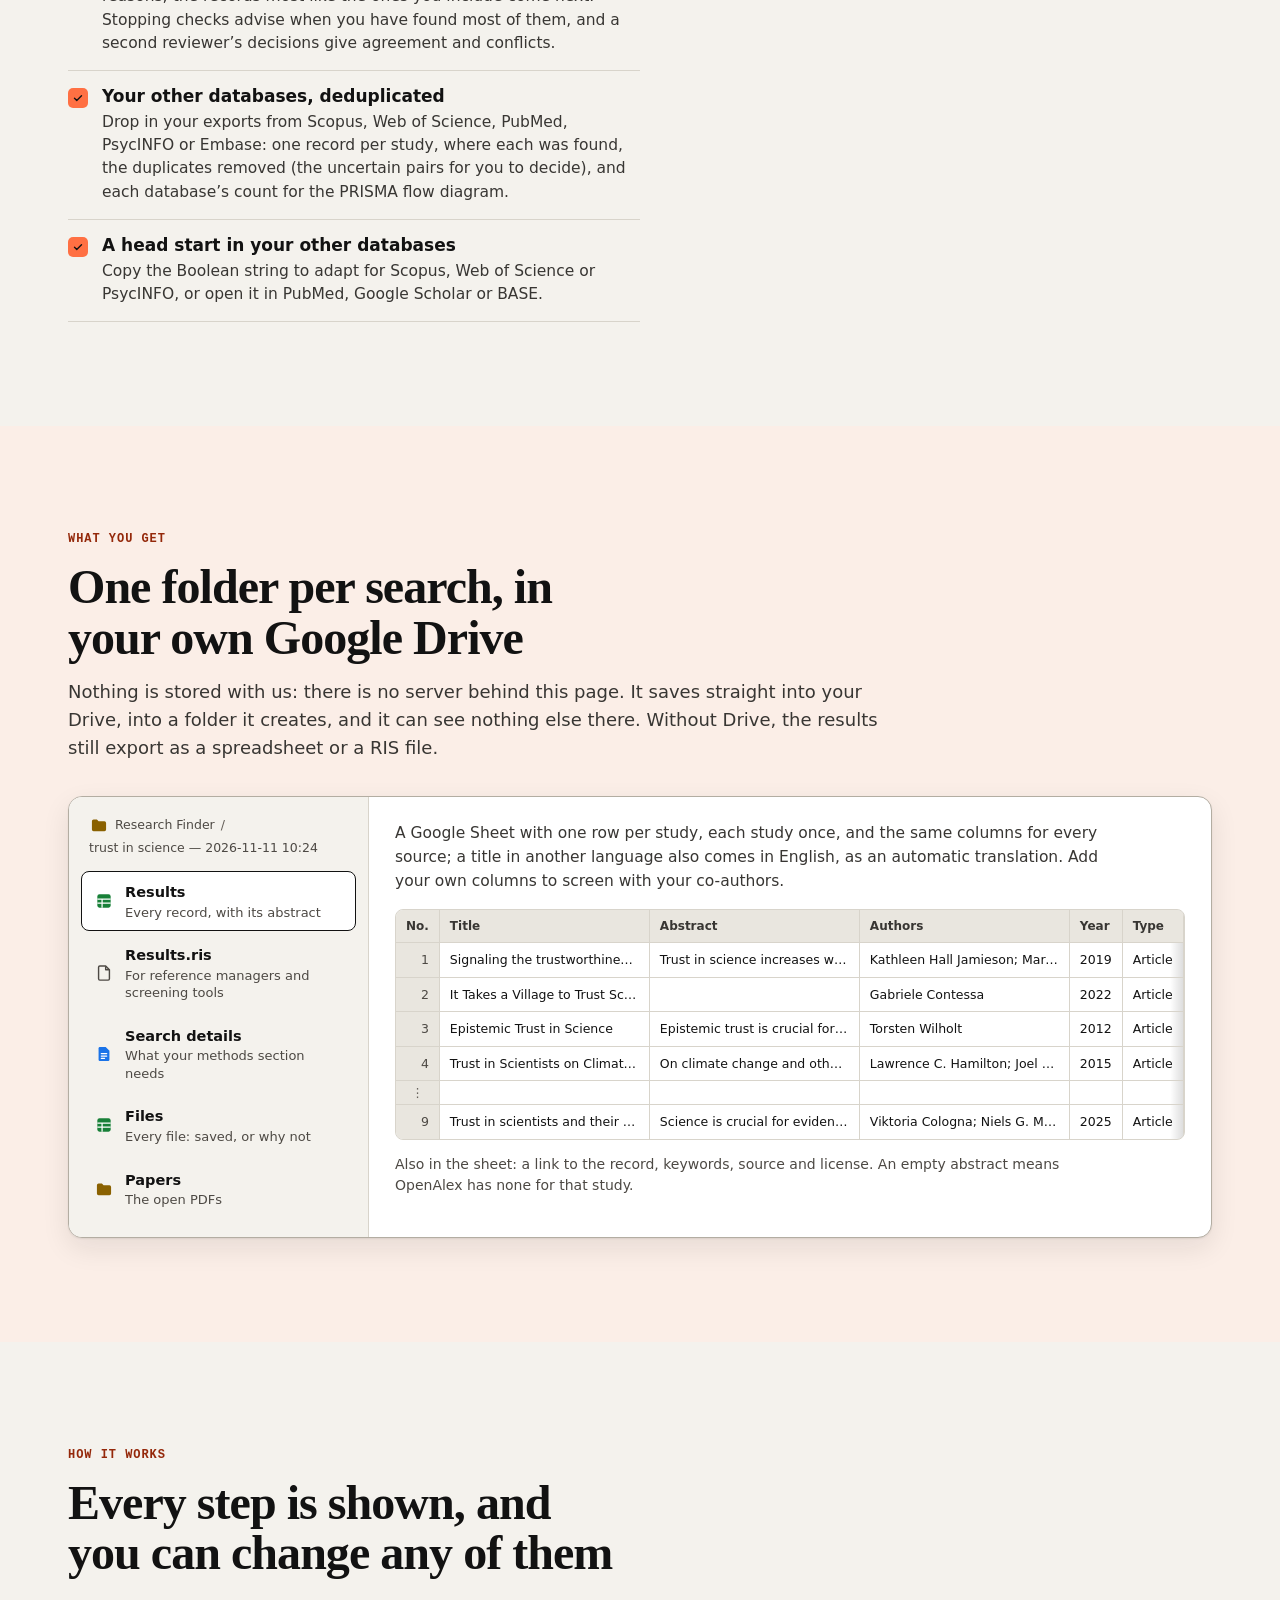
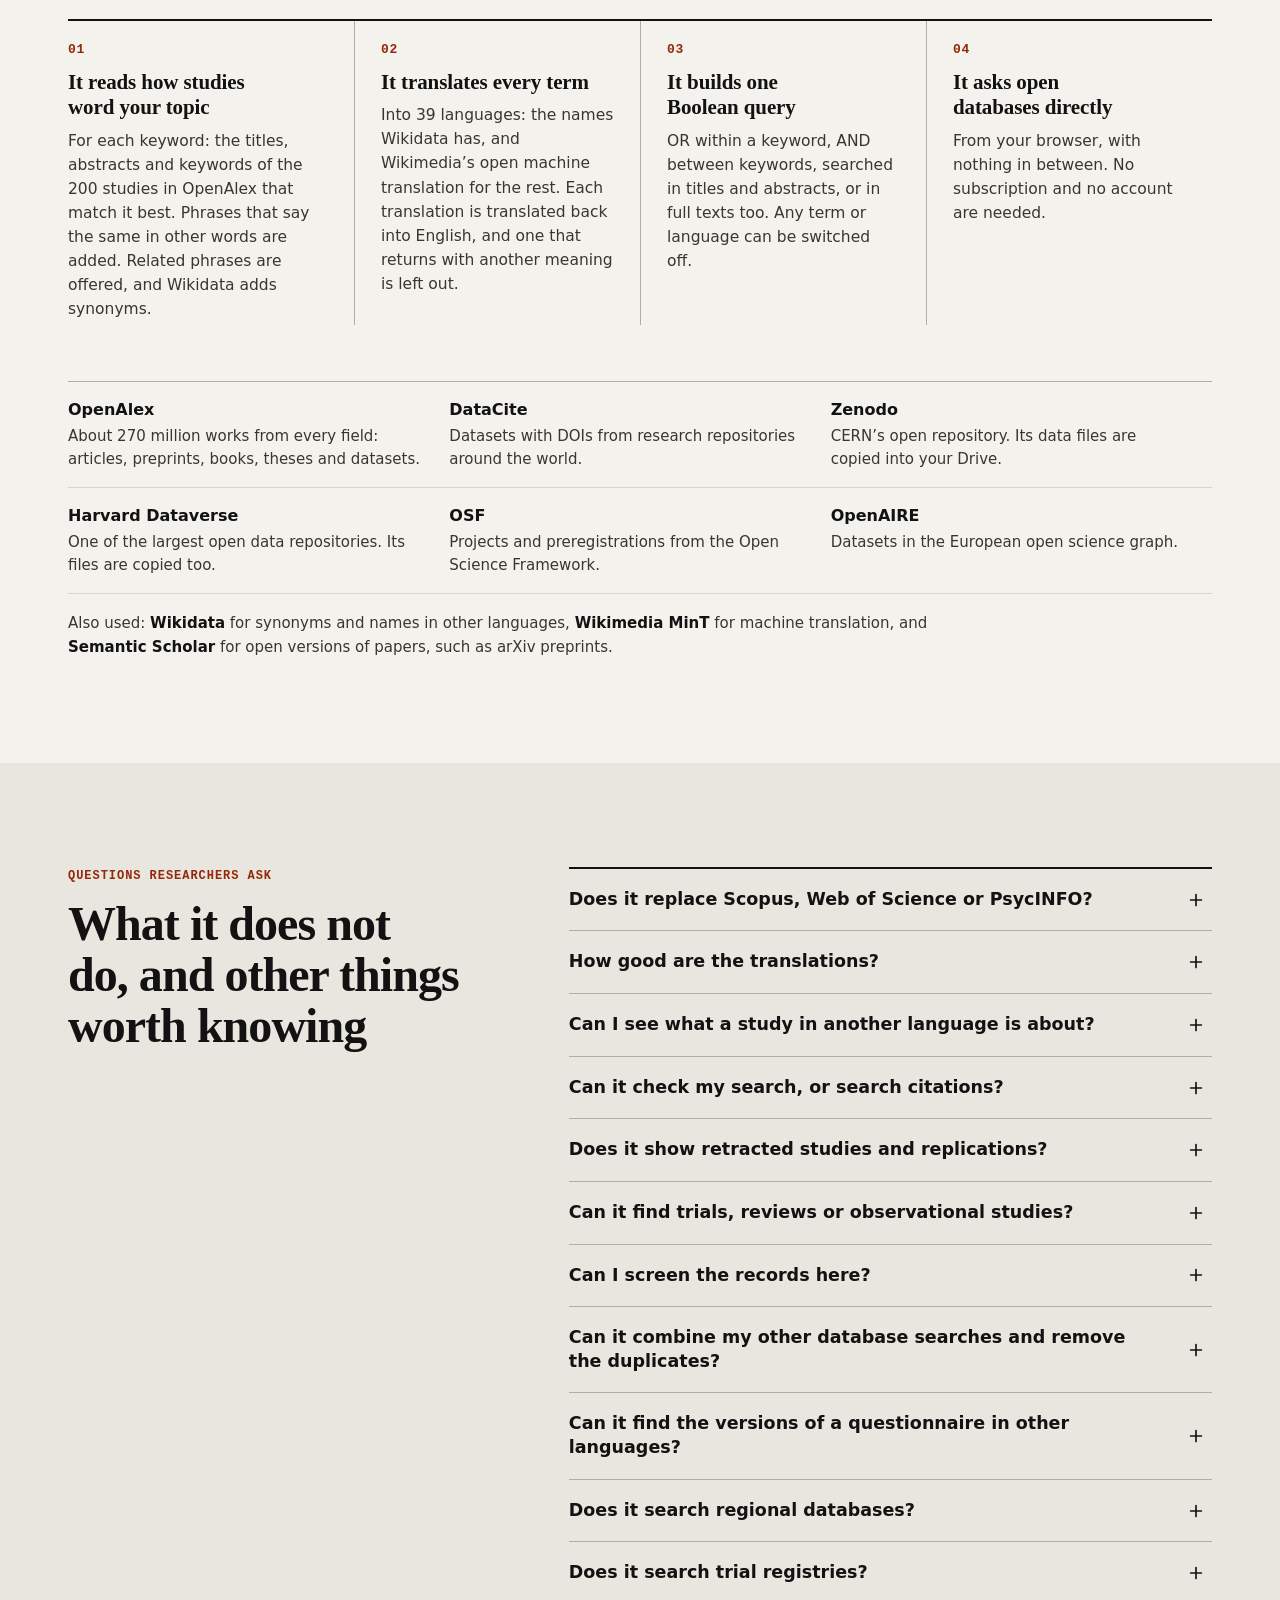
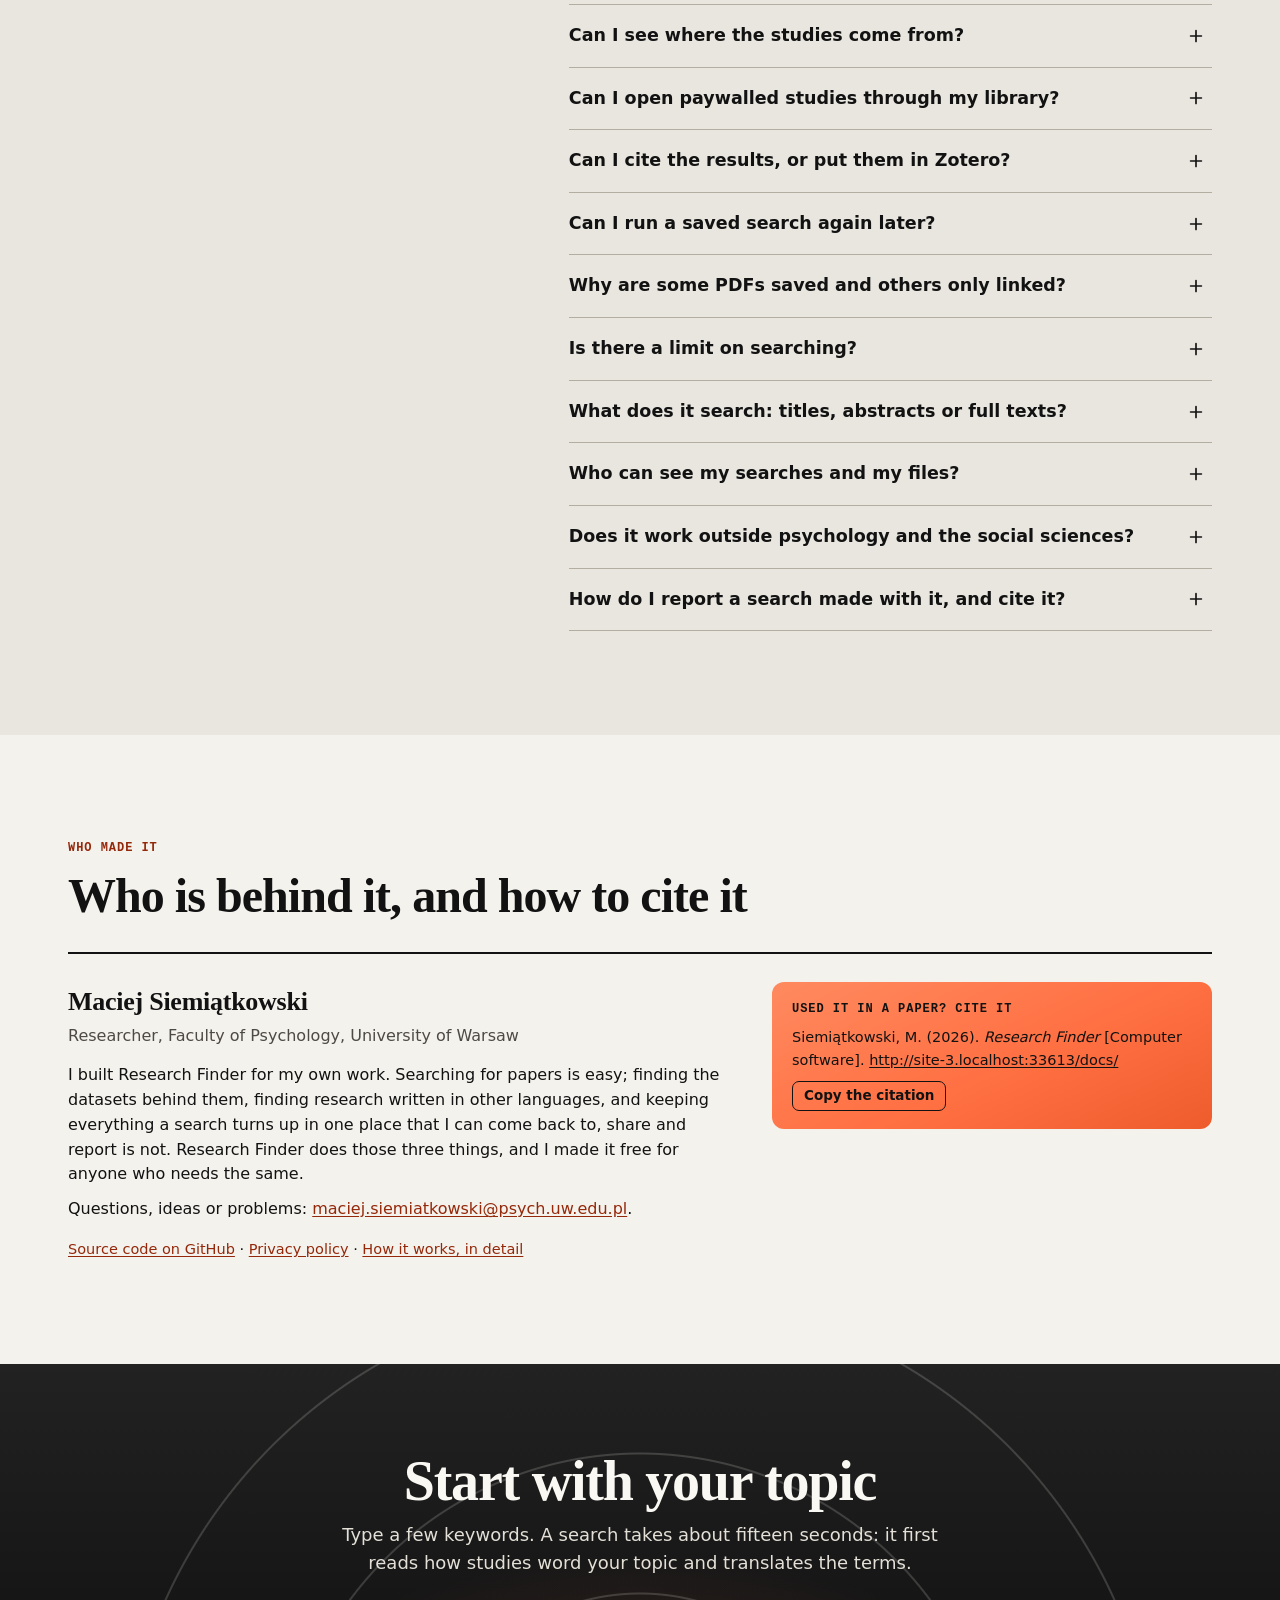
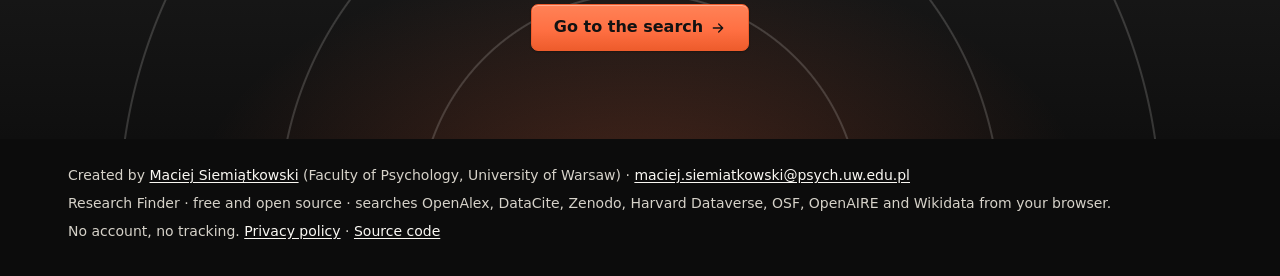
==== commit 64268809: "Add screening with prioritised order, stopping checks and two reviewers - New module screen.js: titl" ====
--- a/docs/index.html
+++ b/docs/index.html
@@ -13,9 +13,9 @@
   <meta name="theme-color" content="#151515" media="(prefers-color-scheme: light)">
   <meta name="theme-color" content="#232323" media="(prefers-color-scheme: dark)">
   <link rel="icon" href="data:image/svg+xml,%3Csvg xmlns='http://www.w3.org/2000/svg' viewBox='0 0 32 32'%3E%3Crect width='32' height='32' rx='7' fill='%23151515'/%3E%3Ccircle cx='14' cy='14' r='7' fill='none' stroke='%23f4f2ed' stroke-width='2.8'/%3E%3Cpath d='M19.4 19.4 25 25' stroke='%23f4f2ed' stroke-width='3' stroke-linecap='round'/%3E%3Ccircle cx='14' cy='14' r='2.4' fill='%23ff7043'/%3E%3C/svg%3E">
-  <link rel="stylesheet" href="style.css?v=40">
-  <script type="module" src="js/main.js?v=40"></script>
-  <script type="module" src="js/landing.js?v=40"></script>
+  <link rel="stylesheet" href="style.css?v=41">
+  <script type="module" src="js/main.js?v=41"></script>
+  <script type="module" src="js/landing.js?v=41"></script>
 </head>
 <body>
   <svg width="0" height="0" style="position:absolute" aria-hidden="true" focusable="false">
@@ -43,6 +43,7 @@
         <a class="nav-jump" href="#output">What you get</a>
         <a class="nav-jump" href="#faq">Questions</a>
         <a href="#about" id="about-link">How it works</a>
+        <button type="button" class="nav-btn" id="screen-btn">Screening</button>
         <button type="button" class="nav-btn" id="settings-btn">Settings</button>
         <button type="button" class="btn btn-small btn-drive" id="drive-btn">Connect Google Drive</button>
       </nav>
@@ -154,6 +155,7 @@
               <li><h4>The search, checked</h4><p>Paste studies the search should find and see which it misses, and why: its relative recall. Search the citations of your included studies, backward and forward, find studies like them, and find the studies your results cite that the search does not.</p></li>
               <li><h4>The search, kept up to date</h4><p>Run a saved search again with the same queries, and only the new records are added to its folder, with a list of the studies saved before that have since been retracted. A calendar reminder brings you back every month.</p></li>
               <li><h4>The search, documented</h4><p>Sources, date, every term and translation, filters, the exact queries and the record counts, the PRISMA-S items, a methods paragraph, what was automated, and a PRISMA 2020 flow diagram with the numbers filled in.</p></li>
+              <li><h4>Screening, the likely relevant first</h4><p>Screen titles and abstracts from the keyboard, with exclusion reasons; the records most like the ones you include come next. Stopping checks advise when you have found most of them, and a second reviewer’s decisions give agreement and conflicts.</p></li>
               <li><h4>Your other databases, deduplicated</h4><p>Drop in your exports from Scopus, Web of Science, PubMed, PsycINFO or Embase: one record per study, where each was found, the duplicates removed (the uncertain pairs for you to decide), and each database’s count for the PRISMA flow diagram.</p></li>
               <li><h4>A head start in your other databases</h4><p>Copy the Boolean string to adapt for Scopus, Web of Science or PsycINFO, or open it in PubMed, Google Scholar or BASE.</p></li>
             </ul>
@@ -426,6 +428,10 @@
             <p>Yes, with the filter “Study design”. OpenAlex tags seven designs automatically from a study’s title and abstract: randomized controlled trials, clinical trials, observational studies, case reports, systematic reviews, meta-analyses and study protocols. The tags are rarely wrong, but many studies have none, including every study without an abstract, so use the filter to find studies, not to leave any out of a review.</p>
           </details>
           <details>
+            <summary>Can I screen the records here?</summary>
+            <p>Yes: “Screen” above the results, or “Screening” at the top of the page. Records come one at a time: include, maybe or exclude (with one of nine reasons you can rename), with notes and undo, by keyboard (I, M, E, 1–9, U) or buttons. After your first include and exclude, a text model ranks the rest so that the records most like your included ones come first, retrained as you go: the idea of ASReview, rebuilt in the page, which ranks the records and never decides. A panel shows the SAFE heuristics and a statistical stopping test (95% recall), as advice. A second reviewer can screen the same records on their own computer from a project file and send their decisions back; you get agreement, Cohen’s kappa and the conflicts to resolve. Decisions stay in your browser and can be exported for ASReview (with its labels), Covidence or Rayyan, or saved to your Drive with a screening record for your methods.</p>
+          </details>
+          <details>
             <summary>Can it combine my other database searches and remove the duplicates?</summary>
             <p>Yes: “Searched several databases? Remove the duplicates”, under the search box, or Review tools › Combine. Drop in the exports of your other searches: RIS from Scopus, Web of Science, PsycINFO (EBSCO), Embase (Ovid) or any reference manager, PubMed’s .nbib or MEDLINE text, Web of Science’s plain text or tab-delimited files, Scopus’s CSV, or any CSV with a Title column. Research Finder puts them together with this search’s results and removes the duplicates: the same DOI or PubMed ID, or a near-identical title whose year and first author, journal or pages agree. Pairs that only look alike are shown to you to decide. You get one record per study with the databases it was found in, a list of the duplicates removed and why, each database’s count, and a PRISMA flow diagram with them filled in, as files or saved to your Drive with a Search details for PRISMA-S items 15 and 16. The files are read in your browser and sent nowhere.</p>
           </details>
--- a/docs/style.css
+++ b/docs/style.css
@@ -677,6 +677,49 @@
   .ov-bar { grid-column: 1 / -1; grid-row: 2; }
 }
 .finder-input, #set-cinii { width: 100%; padding: 9px 11px; border: 1px solid var(--border-strong); border-radius: var(--radius-sm); background: var(--surface); color: var(--text); margin-top: 6px; font: inherit; }
+/* screening */
+.screen-dialog { width: min(1200px, calc(100vw - 24px)); max-width: none; height: calc(100vh - 24px); max-height: none; padding: 0; border: 1px solid var(--border-strong); border-radius: 14px; background: var(--surface); color: var(--text); }
+.screen-dialog::backdrop { background: rgb(0 0 0 / 55%); }
+.screen-inner { display: flex; flex-direction: column; height: 100%; }
+.screen-head { display: flex; align-items: center; justify-content: space-between; gap: 12px; padding: 12px 20px; border-bottom: 1px solid var(--border-strong); }
+.screen-head h2 { margin: 0; font-family: var(--serif); font-weight: 600; font-size: 22px; overflow: hidden; text-overflow: ellipsis; white-space: nowrap; }
+.screen-head-tools { display: flex; gap: 8px; flex: none; }
+#screen-body { flex: 1; overflow: auto; padding: 16px 20px 24px; }
+.screen-start { max-width: 760px; }
+.screen-layout { display: grid; grid-template-columns: minmax(0, 1fr) 300px; gap: 24px; align-items: start; }
+.screen-card { border: 1px solid var(--border); border-radius: 12px; padding: 18px 20px; background: var(--surface); }
+.screen-card h3 { font-family: var(--serif); font-size: 22px; line-height: 1.3; margin: 4px 0 6px; }
+.screen-card.done { text-align: center; padding: 40px 20px; }
+.screen-pos { margin: 0; font: 600 12px/1.5 var(--mono); letter-spacing: 0.04em; text-transform: uppercase; color: var(--muted); }
+.screen-abstract { font-size: 16px; line-height: 1.6; margin-top: 10px; white-space: pre-line; }
+.screen-dialog mark { background: var(--hl); color: var(--hl-ink); border-radius: 2px; padding: 0 1px; }
+.screen-bar { position: sticky; bottom: 0; background: var(--surface); border-top: 1px solid var(--border); padding: 12px 0 0; margin-top: 12px; }
+.screen-main-buttons { display: flex; flex-wrap: wrap; gap: 8px; }
+.screen-main-buttons .btn { min-width: 112px; }
+.screen-reasons { display: flex; flex-wrap: wrap; align-items: center; gap: 6px; margin-top: 10px; }
+.screen-dialog kbd { font: 600 11px/1 var(--mono); border: 1px solid currentColor; border-radius: 4px; padding: 1px 4px; opacity: 0.8; margin-left: 2px; }
+.screen-side { border-left: 1px solid var(--border); padding-left: 20px; font-size: 14.5px; }
+.screen-side h4 { font-size: 14px; margin: 18px 0 6px; text-transform: uppercase; letter-spacing: 0.04em; color: var(--text-2); }
+.screen-count { margin: 0 0 8px; }
+.screen-chart { width: 100%; height: 90px; display: block; }
+.screen-chart .axis { stroke: var(--border-strong); stroke-width: 1; fill: none; }
+.screen-chart .line { stroke: var(--accent); stroke-width: 2; fill: none; }
+.screen-checks { list-style: none; padding: 0; margin: 0; }
+.screen-checks li { margin: 4px 0; color: var(--text-2); }
+.screen-checks li.ok { color: var(--ok); font-weight: 600; }
+.screen-projects { list-style: none; padding: 0; }
+.screen-projects li { display: flex; flex-wrap: wrap; align-items: center; gap: 4px 12px; padding: 8px 0; border-bottom: 1px solid var(--border); }
+.screen-projects .tools-meta { flex: 1 1 200px; }
+.screen-reasons-edit { width: 100%; font: 13.5px/1.5 var(--mono); border: 1px solid var(--border-strong); border-radius: var(--radius-sm); background: var(--surface); color: var(--text); padding: 6px 8px; }
+@media (max-width: 860px) {
+  .screen-layout { grid-template-columns: 1fr; }
+  .screen-side { border-left: 0; padding-left: 0; border-top: 1px solid var(--border); padding-top: 8px; }
+  .screen-dialog { width: 100vw; height: 100vh; border-radius: 0; }
+  #screen-body { padding: 12px 14px 20px; }
+  .screen-main-buttons .btn { min-width: 0; flex: 1 1 30%; }
+  .screen-bar { position: static; }
+  .screen-reasons .btn { font-size: 12.5px; padding: 3px 7px; }
+}
 /* combining searches */
 .cb-sources { display: grid; gap: 8px; margin-top: 10px; }
 .cb-row { display: flex; flex-wrap: wrap; align-items: center; gap: 6px 10px; padding: 8px 10px; border: 1px solid var(--border); border-radius: 8px; background: var(--surface); }
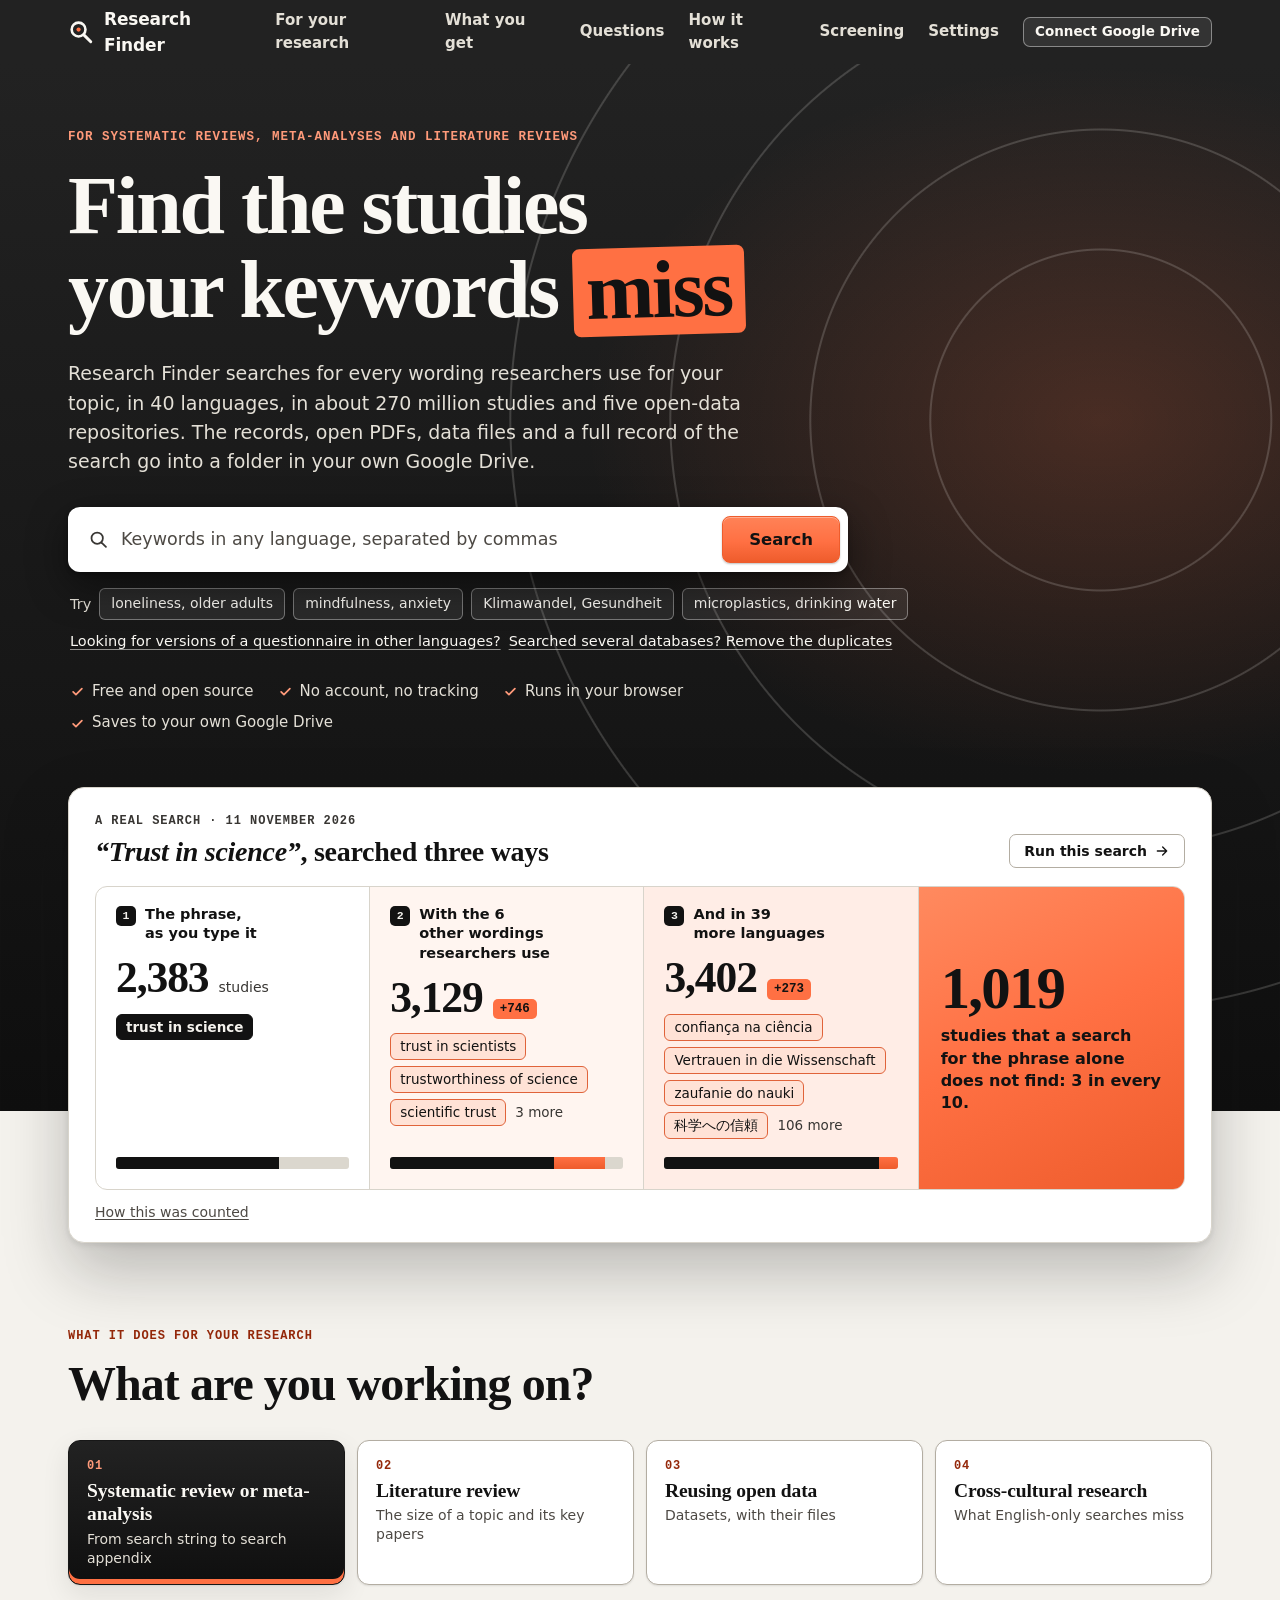
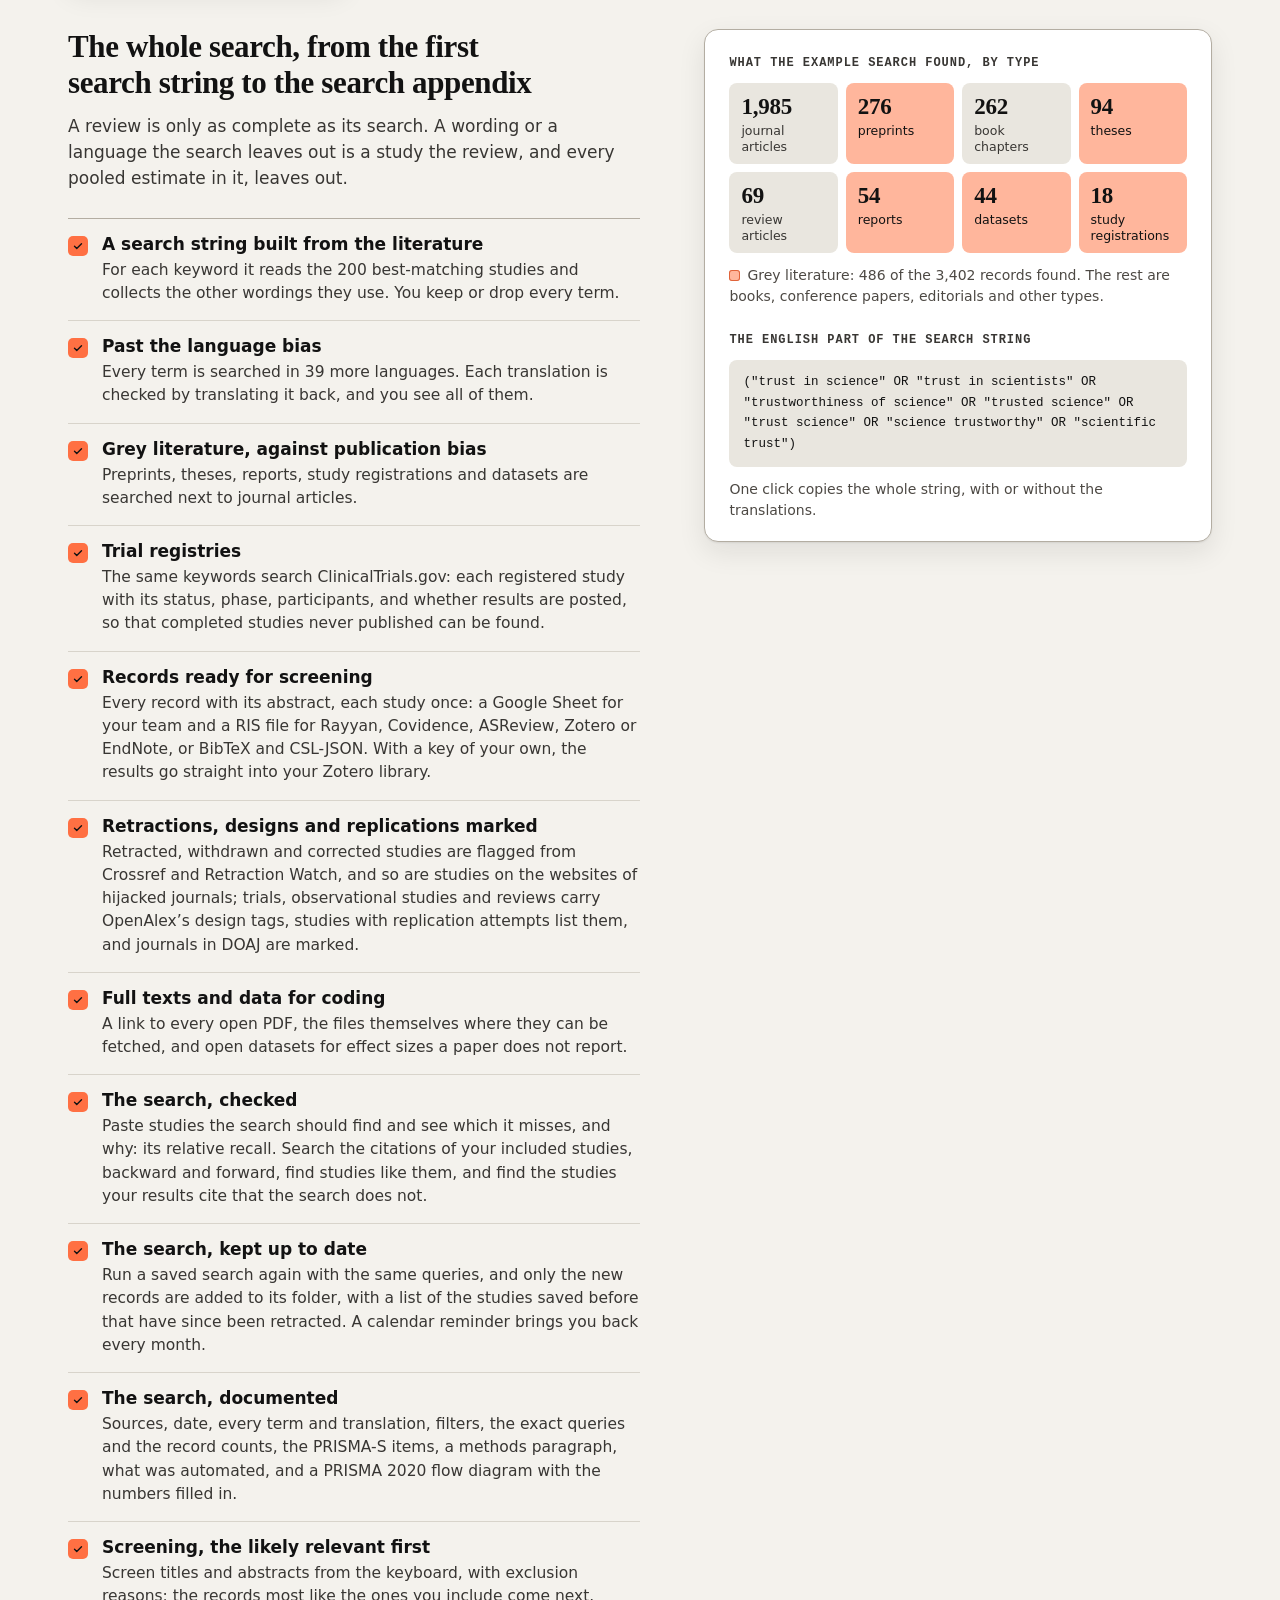
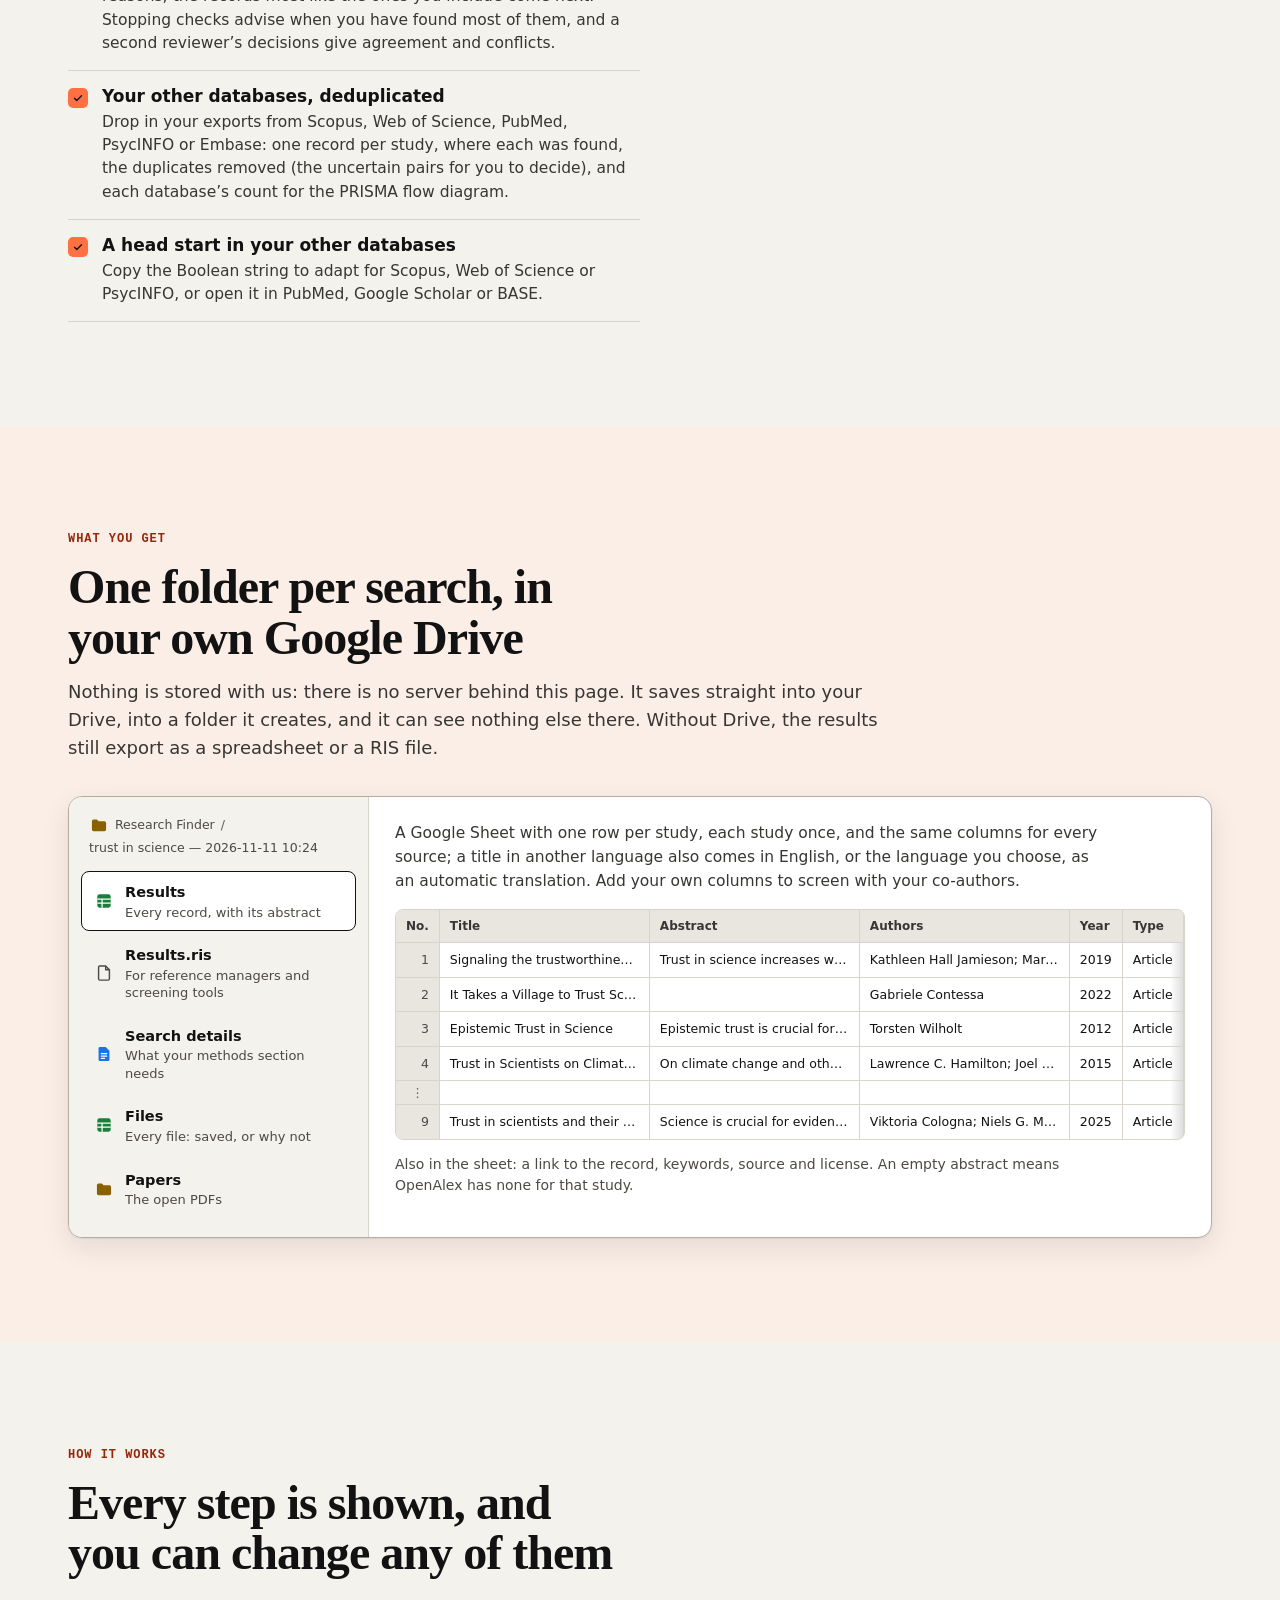
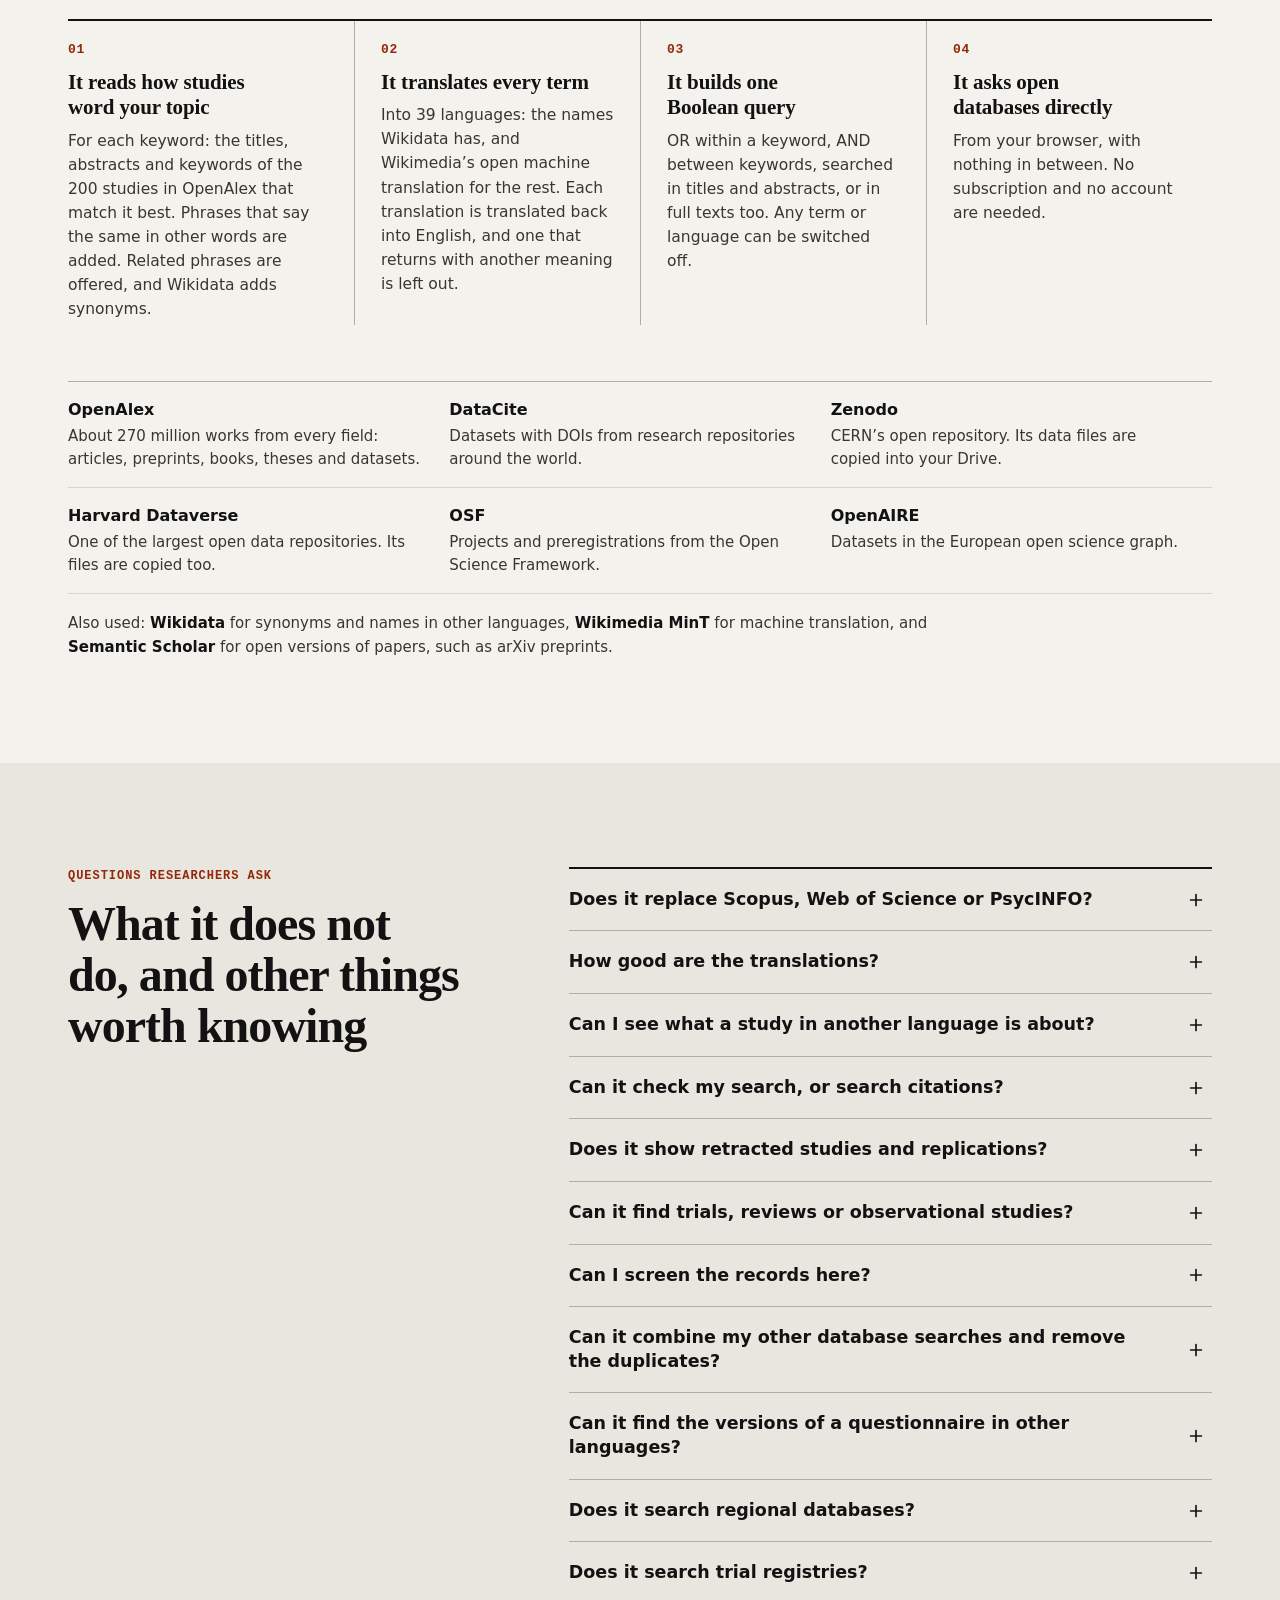
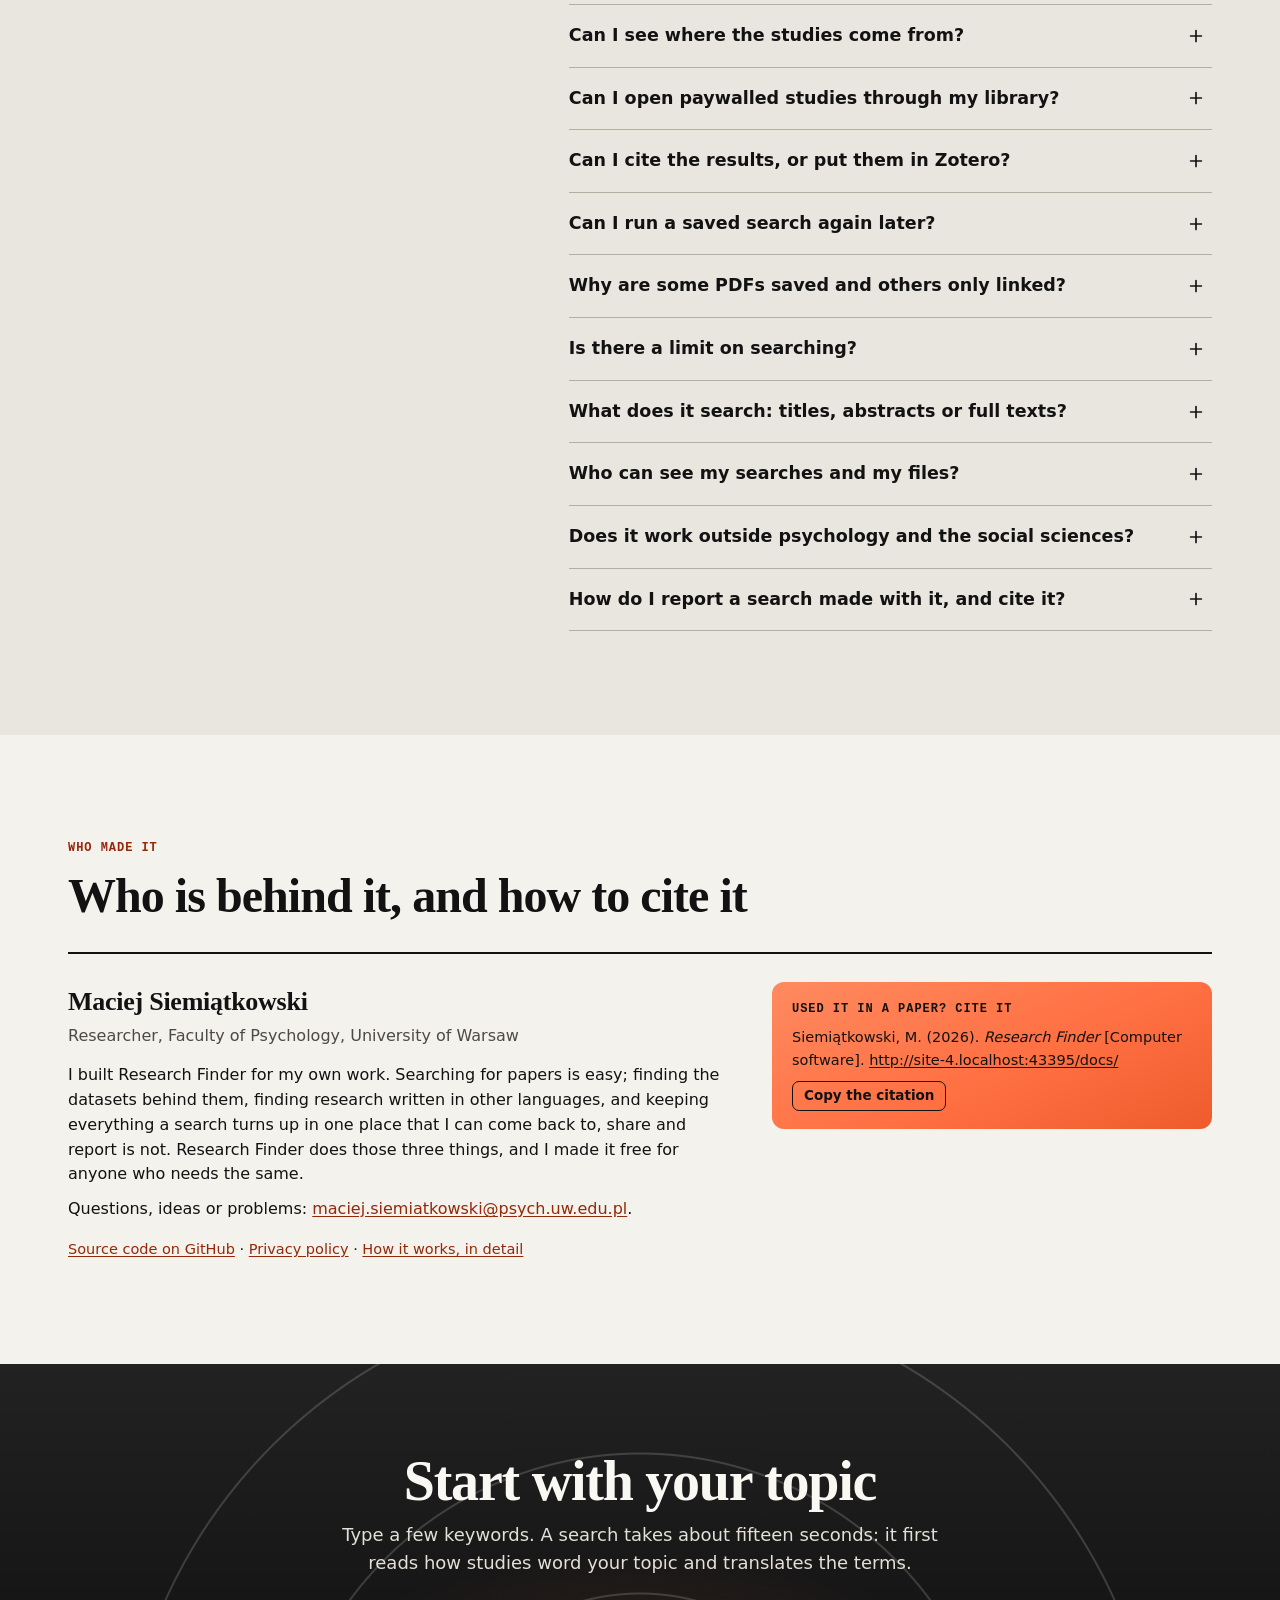
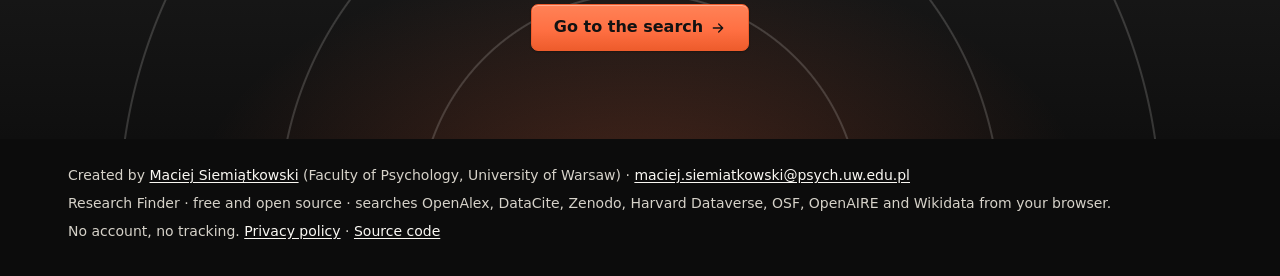
==== commit 78e9be73: "Translate results into the reader's language (v=42) Settings › Results in other languages › "Transla" ====
--- a/docs/index.html
+++ b/docs/index.html
@@ -13,9 +13,9 @@
   <meta name="theme-color" content="#151515" media="(prefers-color-scheme: light)">
   <meta name="theme-color" content="#232323" media="(prefers-color-scheme: dark)">
   <link rel="icon" href="data:image/svg+xml,%3Csvg xmlns='http://www.w3.org/2000/svg' viewBox='0 0 32 32'%3E%3Crect width='32' height='32' rx='7' fill='%23151515'/%3E%3Ccircle cx='14' cy='14' r='7' fill='none' stroke='%23f4f2ed' stroke-width='2.8'/%3E%3Cpath d='M19.4 19.4 25 25' stroke='%23f4f2ed' stroke-width='3' stroke-linecap='round'/%3E%3Ccircle cx='14' cy='14' r='2.4' fill='%23ff7043'/%3E%3C/svg%3E">
-  <link rel="stylesheet" href="style.css?v=41">
-  <script type="module" src="js/main.js?v=41"></script>
-  <script type="module" src="js/landing.js?v=41"></script>
+  <link rel="stylesheet" href="style.css?v=42">
+  <script type="module" src="js/main.js?v=42"></script>
+  <script type="module" src="js/landing.js?v=42"></script>
 </head>
 <body>
   <svg width="0" height="0" style="position:absolute" aria-hidden="true" focusable="false">
@@ -241,7 +241,7 @@
             <p class="task-lead">Much research is published in the language of the people it studies, in national journals that the big databases index thinly.</p>
             <ul class="gains">
               <li><h4>Research published in other languages</h4><p>346 of the 3,402 studies on “trust in science” are not in English. They are in more than 25 other languages.</p></li>
-              <li><h4>A first look in English</h4><p>Their titles come with an automatic English translation in [brackets], and an abstract translates with one click. Machine translations, not professional ones: enough to see what a study is about.</p></li>
+              <li><h4>A first look in your language</h4><p>Their titles come with an automatic translation in [brackets], into English or any of the 39 search languages you choose, and an abstract translates with one click. Machine translations, not professional ones: enough to see what a study is about.</p></li>
               <li><h4>Adapted and validated measures</h4><p>The validation study of a questionnaire in another language is often published in that language, in a national journal. “Versions of a questionnaire”, under the search box, finds them: the scale’s name with the method words of validation and adaptation, in 39 languages.</p></li>
               <li><h4>Regional databases</h4><p>LA Referencia’s Latin American repositories, with the Spanish and Portuguese terms, DOAJ’s open-access journals in every language and, with a free ID, Japan’s CiNii Research.</p></li>
               <li><h4>Local evidence</h4><p>Filter by the language of the study to see what has been published in Polish, Portuguese or Korean.</p></li>
@@ -288,7 +288,7 @@
           </div>
           <div class="ex-view">
             <div class="ex-pane" role="tabpanel" id="ex-results" aria-labelledby="ex-tab-results" tabindex="0">
-              <p class="ex-about">A Google Sheet with one row per study, each study once, and the same columns for every source; a title in another language also comes in English, as an automatic translation. Add your own columns to screen with your co-authors.</p>
+              <p class="ex-about">A Google Sheet with one row per study, each study once, and the same columns for every source; a title in another language also comes in English, or the language you choose, as an automatic translation. Add your own columns to screen with your co-authors.</p>
               <div class="sheet-scroll" tabindex="0" role="region" aria-label="Rows of the sheet Results">
                 <table class="sheet">
                   <thead><tr><th>No.</th><th>Title</th><th>Abstract</th><th>Authors</th><th>Year</th><th>Type</th><th>Journal or repository</th><th>DOI</th><th>Open PDF</th><th>Language</th><th>Citations</th><th>Saved in Drive</th></tr></thead>
@@ -413,7 +413,7 @@
           </details>
           <details>
             <summary>Can I see what a study in another language is about?</summary>
-            <p>Yes. A title in another language comes with an automatic English translation in [brackets], and “English translation” under its abstract translates the whole abstract. They come from Wikimedia’s open machine translation, MinT, and the page labels each one as an automatic translation, not a professional one: good for a first look, not for quoting. Each title’s translation is translated back as a check, and one that has almost nothing in common with the original is not shown. Read the original, or ask someone who reads the language, before you include or exclude a study. You can turn the translations off under Settings.</p>
+            <p>Yes. A title in another language comes with an automatic English translation in [brackets], and “English translation” under its abstract translates the whole abstract. They come from Wikimedia’s open machine translation, MinT, and the page labels each one as an automatic translation, not a professional one: good for a first look, not for quoting. Each title’s translation is translated back as a check, and one that has almost nothing in common with the original is not shown. Read the original, or ask someone who reads the language, before you include or exclude a study. Under Settings you can turn the translations off, or choose another language than English to translate into, any of the 39 the search uses: then every title not already in it gets a translation, English ones too, and titles in a third language go through English, which machine translation does best.</p>
           </details>
           <details>
             <summary>Can it check my search, or search citations?</summary>
--- a/docs/style.css
+++ b/docs/style.css
@@ -624,6 +624,7 @@
 .tree li span { color: var(--muted); margin-left: 8px; font: 500 12px var(--mono); }
 .dialog-inner textarea { width: 100%; padding: 9px 11px; border: 1px solid var(--border-strong); border-radius: var(--radius-sm); background: var(--surface); color: var(--text); font: 13.5px/1.5 var(--mono); margin-top: 6px; resize: vertical; }
 .tools-label { display: block; font-weight: 650; margin-top: 14px; }
+#set-read { display: block; margin-top: 6px; border: 1px solid var(--border-strong); border-radius: var(--radius-sm); padding: 6px 10px; background: var(--surface); color: var(--text); font: 400 14.5px var(--sans); max-width: 100%; }
 .tools-out { margin-top: 14px; }
 .tools-head { font-size: 16px; line-height: 1.45; }
 .tools-list { margin: 8px 0 0; padding-left: 24px; }
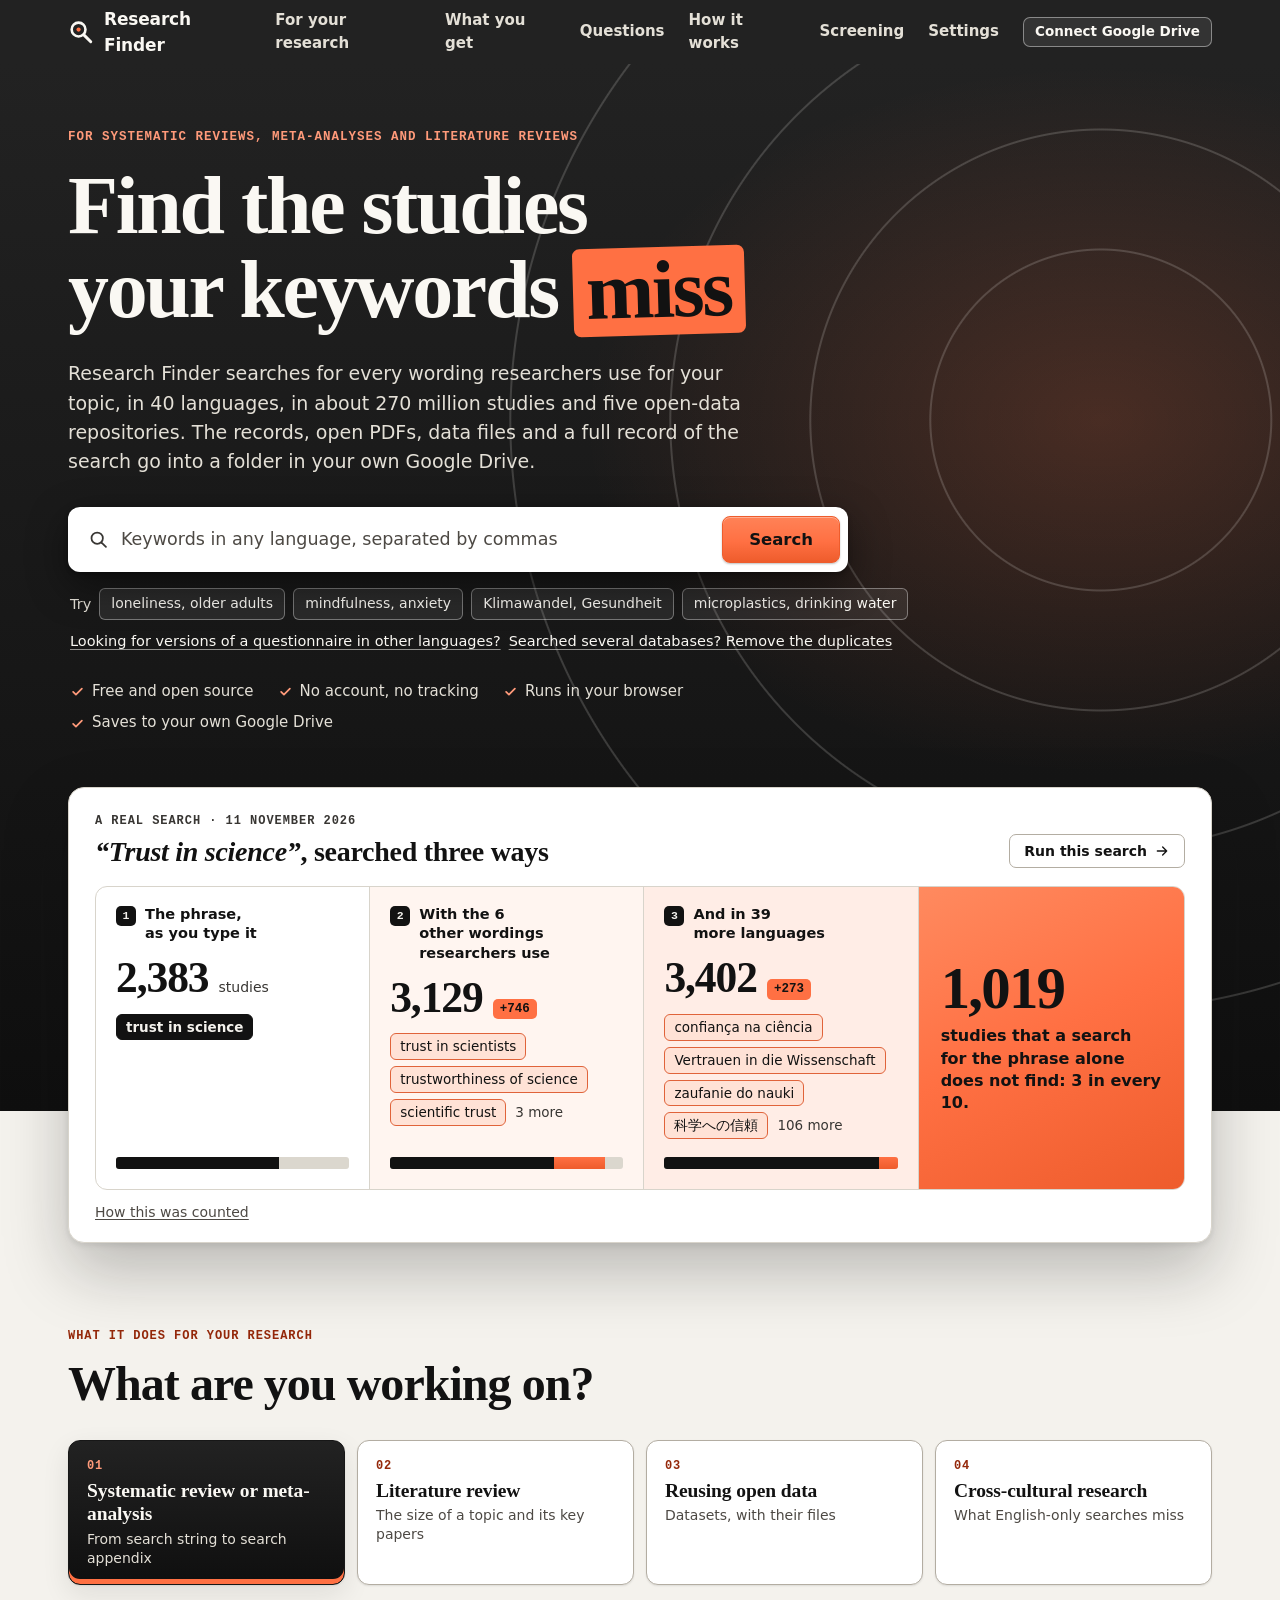
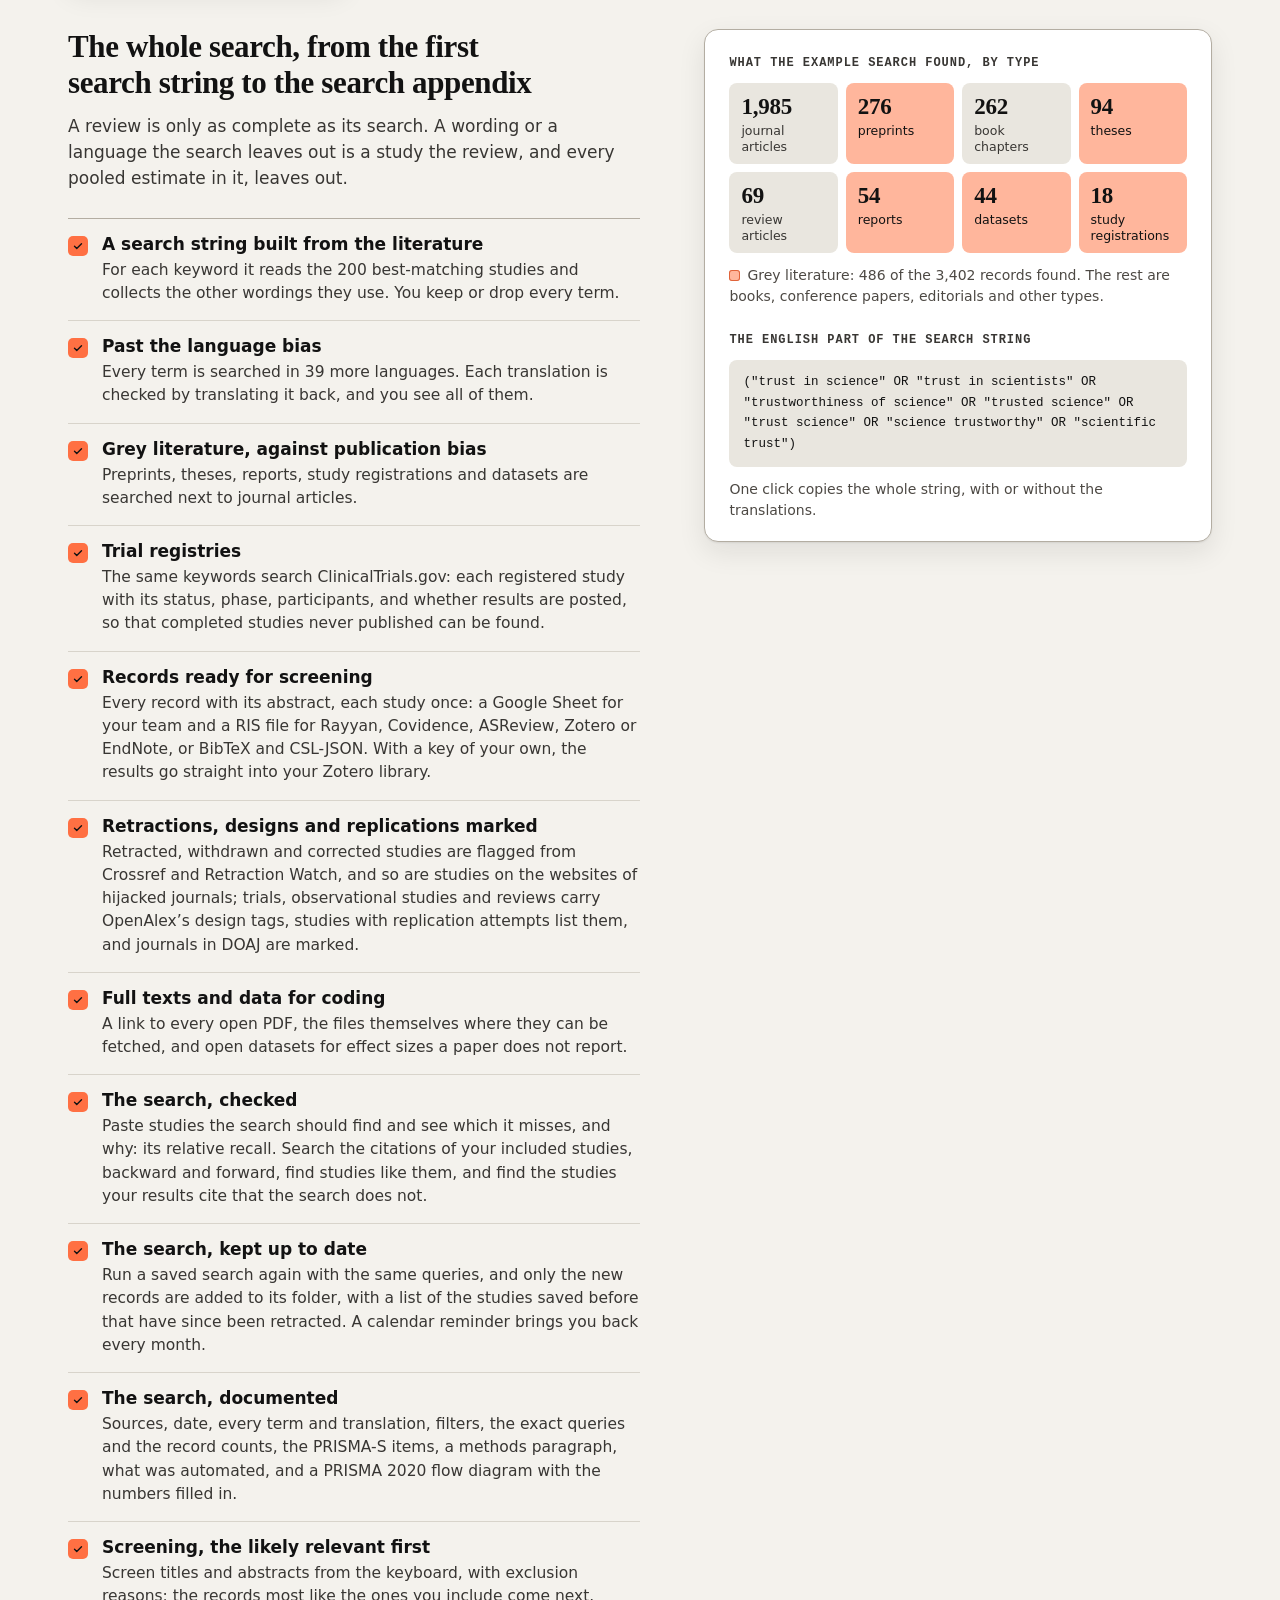
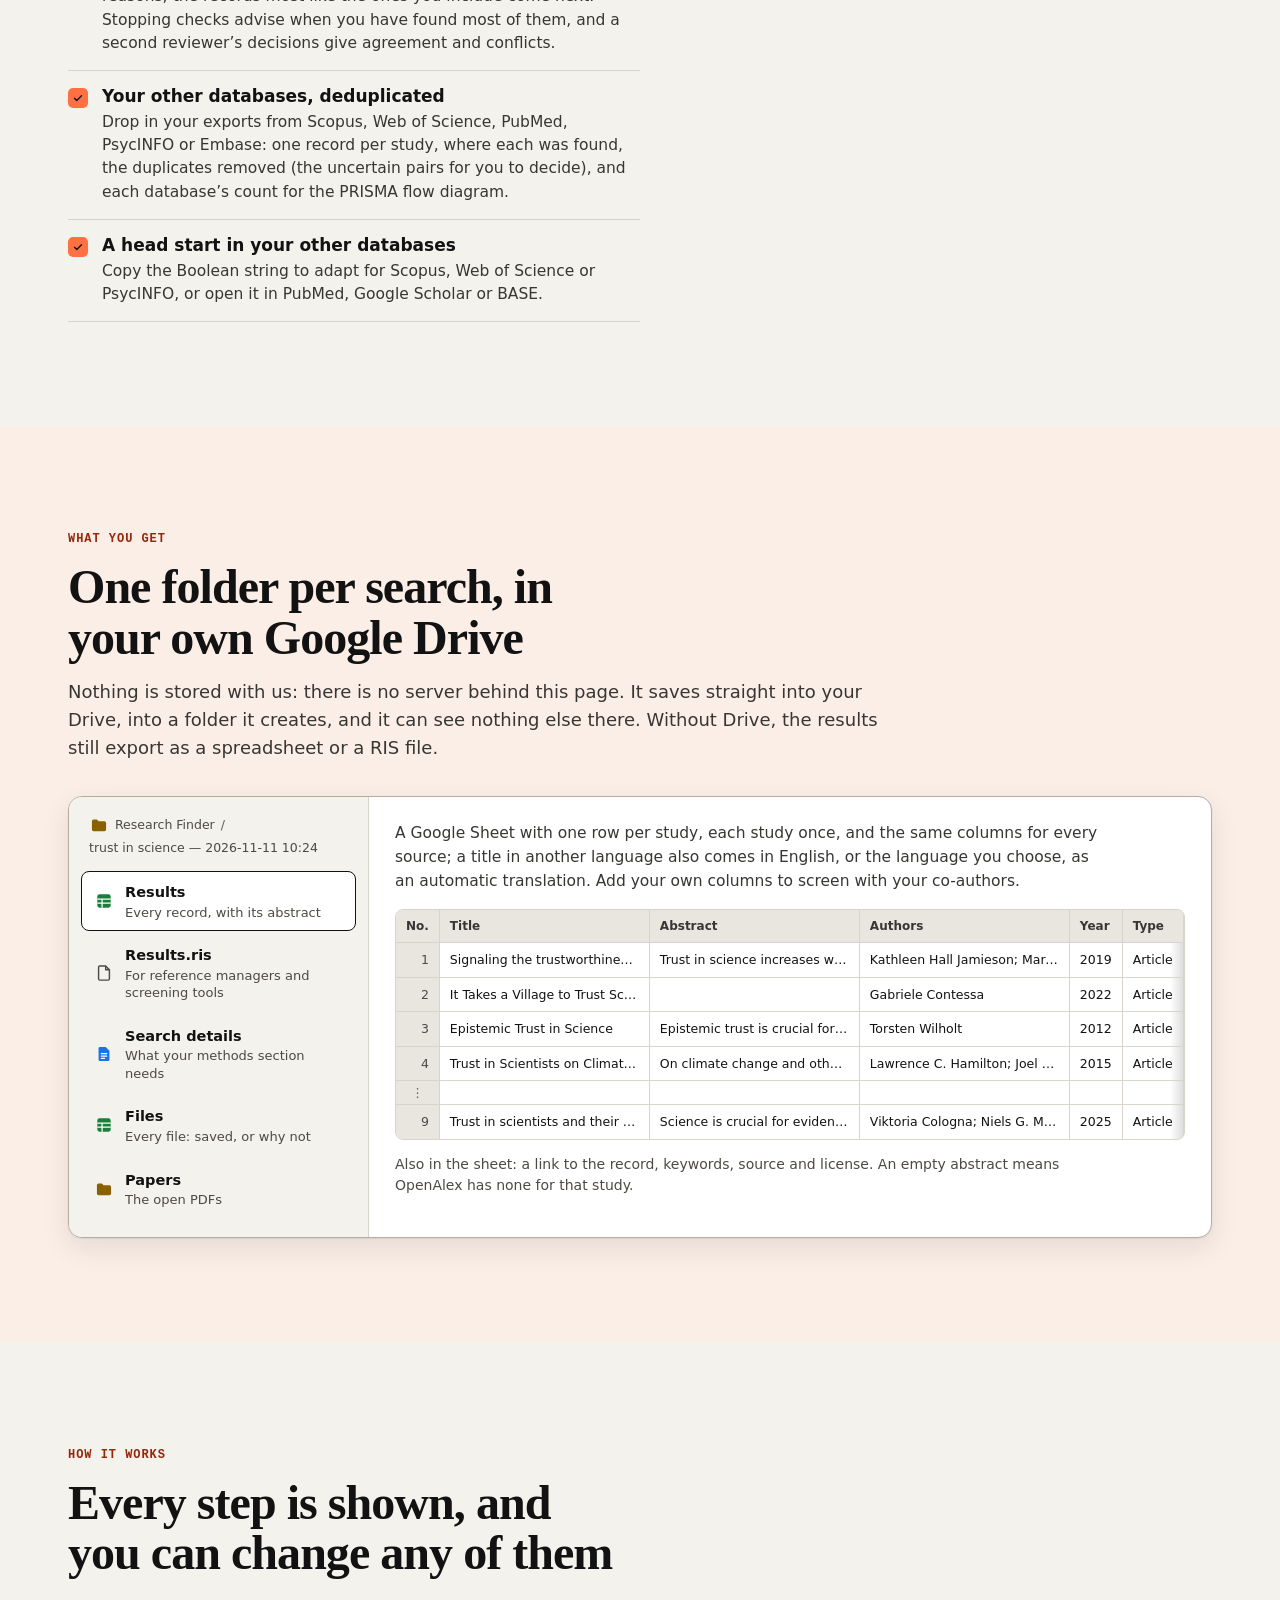
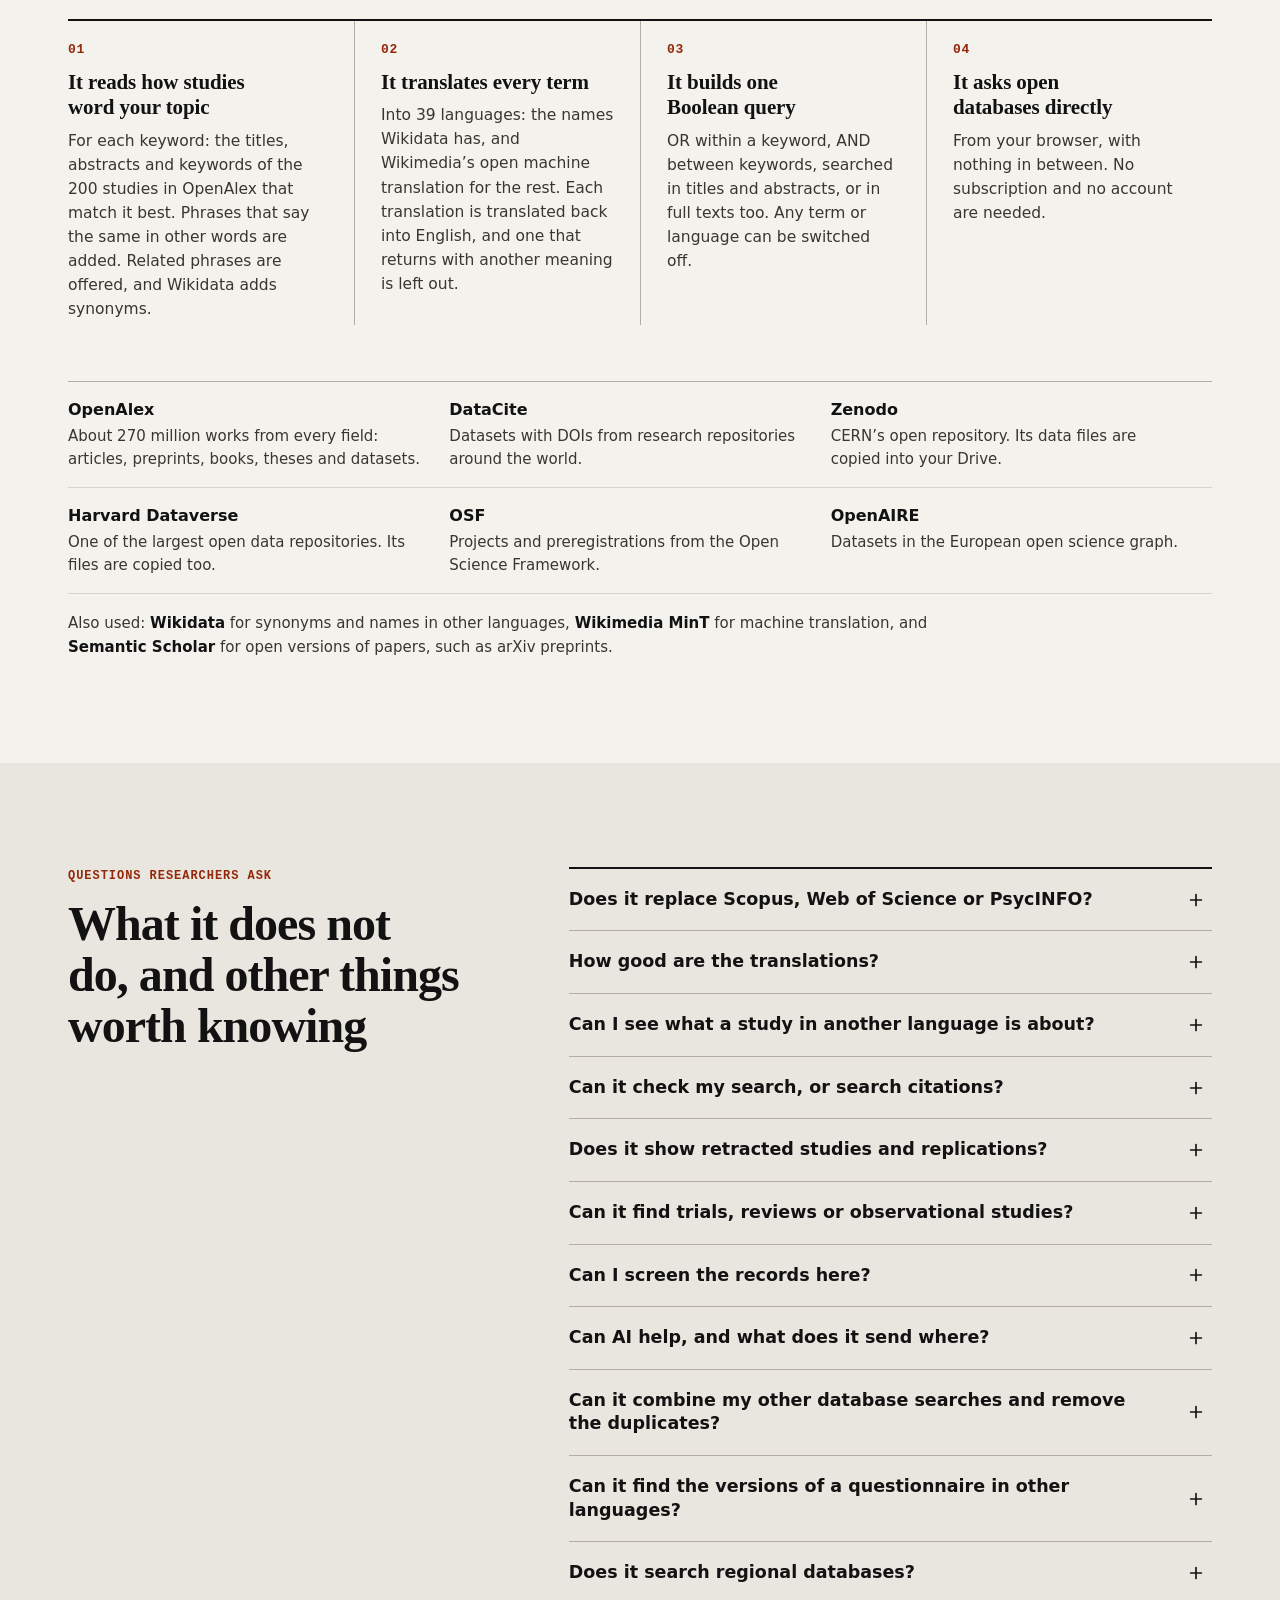
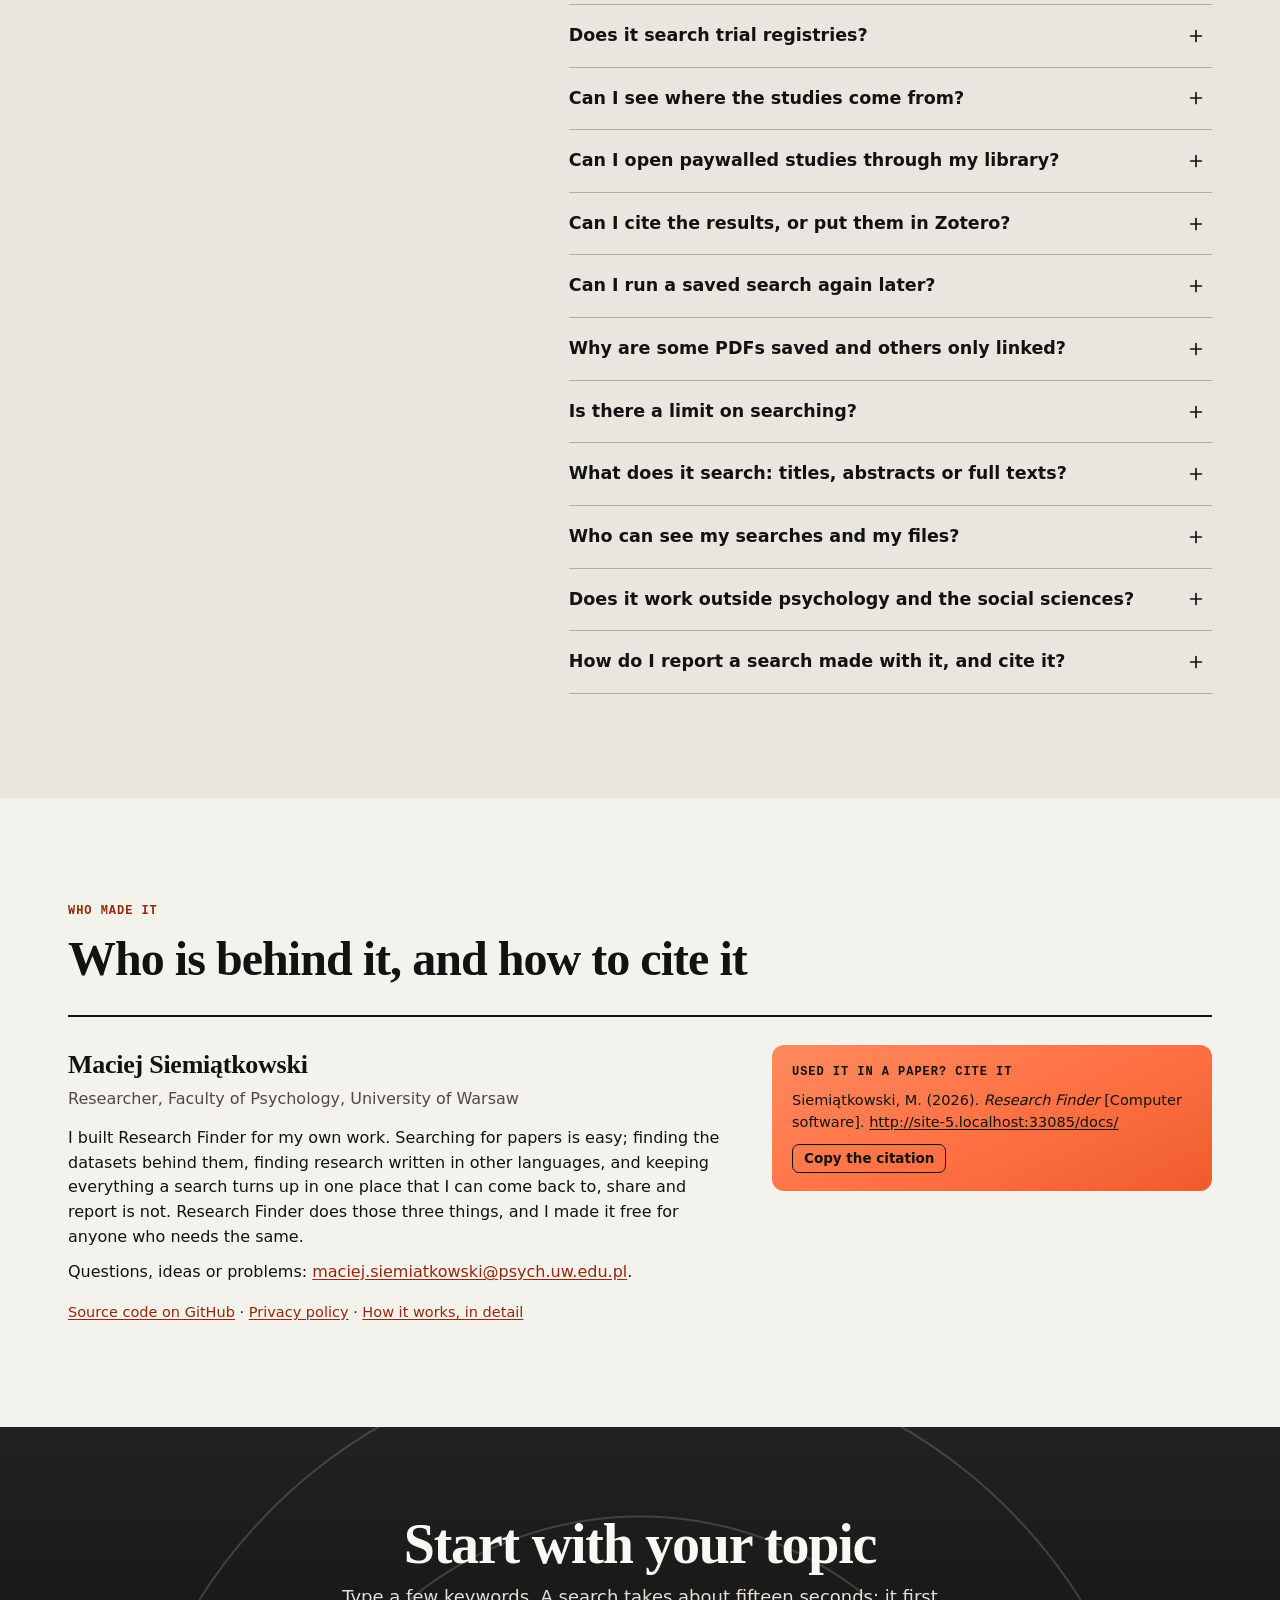
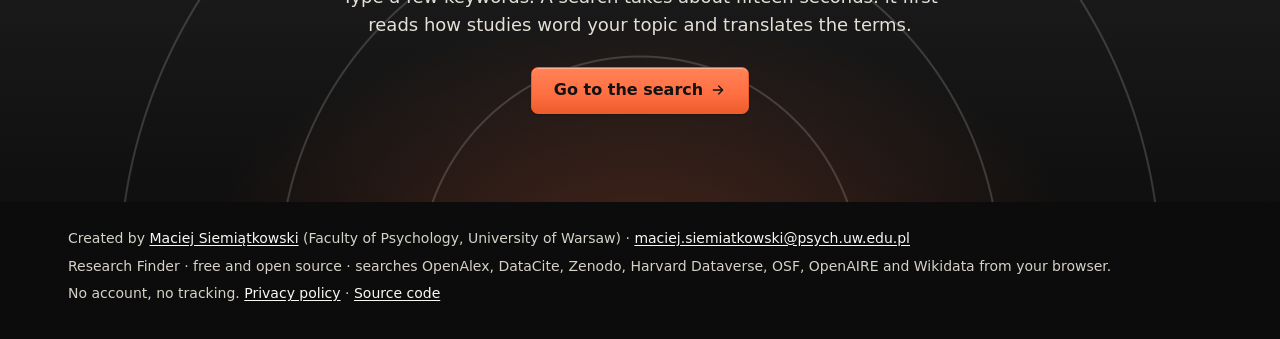
==== commit 5a185a57: "AI helpers with the visitor's own key (v=43) New module docs/js/ai.js: Claude (Anthropic), OpenAI, G" ====
--- a/docs/index.html
+++ b/docs/index.html
@@ -3,6 +3,7 @@
 <head>
   <meta charset="utf-8">
   <meta name="viewport" content="width=device-width, initial-scale=1">
+  <meta http-equiv="Content-Security-Policy" content="default-src 'self'; script-src 'self' https://accounts.google.com/gsi/client; style-src 'self' 'unsafe-inline' https://accounts.google.com/gsi/style; img-src 'self' data: blob: https:; font-src 'self' data:; connect-src 'self' https:; frame-src https://accounts.google.com/gsi/; object-src 'none'; base-uri 'self'; form-action 'self'">
   <title>Research Finder: a literature search in 40 languages for reviews and meta-analyses</title>
   <meta name="description" content="A free literature search for systematic reviews, meta-analyses and literature reviews. It searches every wording researchers use for your topic, in 40 languages, in 270 million studies and five data repositories, and files the records, open PDFs, data and a record of the search in your Google Drive.">
   <meta property="og:type" content="website">
@@ -13,9 +14,9 @@
   <meta name="theme-color" content="#151515" media="(prefers-color-scheme: light)">
   <meta name="theme-color" content="#232323" media="(prefers-color-scheme: dark)">
   <link rel="icon" href="data:image/svg+xml,%3Csvg xmlns='http://www.w3.org/2000/svg' viewBox='0 0 32 32'%3E%3Crect width='32' height='32' rx='7' fill='%23151515'/%3E%3Ccircle cx='14' cy='14' r='7' fill='none' stroke='%23f4f2ed' stroke-width='2.8'/%3E%3Cpath d='M19.4 19.4 25 25' stroke='%23f4f2ed' stroke-width='3' stroke-linecap='round'/%3E%3Ccircle cx='14' cy='14' r='2.4' fill='%23ff7043'/%3E%3C/svg%3E">
-  <link rel="stylesheet" href="style.css?v=42">
-  <script type="module" src="js/main.js?v=42"></script>
-  <script type="module" src="js/landing.js?v=42"></script>
+  <link rel="stylesheet" href="style.css?v=43">
+  <script type="module" src="js/main.js?v=43"></script>
+  <script type="module" src="js/landing.js?v=43"></script>
 </head>
 <body>
   <svg width="0" height="0" style="position:absolute" aria-hidden="true" focusable="false">
@@ -432,6 +433,10 @@
             <p>Yes: “Screen” above the results, or “Screening” at the top of the page. Records come one at a time: include, maybe or exclude (with one of nine reasons you can rename), with notes and undo, by keyboard (I, M, E, 1–9, U) or buttons. After your first include and exclude, a text model ranks the rest so that the records most like your included ones come first, retrained as you go: the idea of ASReview, rebuilt in the page, which ranks the records and never decides. A panel shows the SAFE heuristics and a statistical stopping test (95% recall), as advice. A second reviewer can screen the same records on their own computer from a project file and send their decisions back; you get agreement, Cohen’s kappa and the conflicts to resolve. Decisions stay in your browser and can be exported for ASReview (with its labels), Covidence or Rayyan, or saved to your Drive with a screening record for your methods.</p>
           </details>
           <details>
+            <summary>Can AI help, and what does it send where?</summary>
+            <p>If you want it to, with a key of your own for Claude (Anthropic), OpenAI, Gemini (Google) or OpenRouter, which you add under Settings and pay that service for. “AI helpers” above the results can answer a question from the abstracts of the first results, citing them by number; take each study’s design, country or setting, sample size and population out of its abstract, with the exact words each comes from, which Research Finder checks against the abstract; suggest more search terms for a keyword, which you switch on yourself; and say how a study relates to your question. In Screening, each record can show a suggestion against your criteria, with a one-line reason, next to your own decision. They suggest; you decide: nothing is included or excluded by them. In independent tests an AI research assistant found about 40% of the studies that reviewers’ own searches found (<a href="https://pmc.ncbi.nlm.nih.gov/articles/PMC12483133/">Lau and Golder 2025</a>), and AI data extraction disagreed with the reviewers several times as often as two people did (<a href="https://www.cambridge.org/core/product/identifier/S1759287926100805/type/journal_article">Lagisz and colleagues 2026</a>), which is why the search here makes no use of AI and every AI answer is labelled with its model. The titles, abstracts and keywords involved, and your question or criteria, go from your browser straight to the service you chose; the key stays in the browser tab unless you ask to remember it, and it is never saved to your Drive or put in an export. Search details and the screening record give the service, the model, the dates and the prompts.</p>
+          </details>
+          <details>
             <summary>Can it combine my other database searches and remove the duplicates?</summary>
             <p>Yes: “Searched several databases? Remove the duplicates”, under the search box, or Review tools › Combine. Drop in the exports of your other searches: RIS from Scopus, Web of Science, PsycINFO (EBSCO), Embase (Ovid) or any reference manager, PubMed’s .nbib or MEDLINE text, Web of Science’s plain text or tab-delimited files, Scopus’s CSV, or any CSV with a Title column. Research Finder puts them together with this search’s results and removes the duplicates: the same DOI or PubMed ID, or a near-identical title whose year and first author, journal or pages agree. Pairs that only look alike are shown to you to decide. You get one record per study with the databases it was found in, a list of the duplicates removed and why, each database’s count, and a PRISMA flow diagram with them filled in, as files or saved to your Drive with a Search details for PRISMA-S items 15 and 16. The files are read in your browser and sent nowhere.</p>
           </details>
@@ -556,6 +561,16 @@
     </div>
   </dialog>
 
+  <dialog id="ai" aria-labelledby="ai-title">
+    <div class="dialog-inner">
+      <div class="panel-head">
+        <h2 id="ai-title">AI helpers</h2>
+        <button type="button" class="btn btn-ghost" id="ai-close">Close</button>
+      </div>
+      <div id="ai-body"></div>
+    </div>
+  </dialog>
+
   <dialog id="earlier" aria-labelledby="earlier-title">
     <div class="dialog-inner">
       <div class="panel-head">
--- a/docs/style.css
+++ b/docs/style.css
@@ -625,6 +625,31 @@
 .dialog-inner textarea { width: 100%; padding: 9px 11px; border: 1px solid var(--border-strong); border-radius: var(--radius-sm); background: var(--surface); color: var(--text); font: 13.5px/1.5 var(--mono); margin-top: 6px; resize: vertical; }
 .tools-label { display: block; font-weight: 650; margin-top: 14px; }
 #set-read { display: block; margin-top: 6px; border: 1px solid var(--border-strong); border-radius: var(--radius-sm); padding: 6px 10px; background: var(--surface); color: var(--text); font: 400 14.5px var(--sans); max-width: 100%; }
+/* AI helpers */
+#ai-model, #ai-service { display: block; margin-top: 6px; border: 1px solid var(--border-strong); border-radius: var(--radius-sm); padding: 6px 10px; background: var(--surface); color: var(--text); font: 400 14.5px var(--sans); max-width: 100%; }
+#ai-model { width: 100%; font-family: var(--mono); font-size: 13.5px; }
+.ai-question { width: 100%; padding: 9px 11px; border: 1px solid var(--border-strong); border-radius: var(--radius-sm); background: var(--surface); color: var(--text); font: 15px/1.5 var(--sans); margin-top: 6px; resize: vertical; }
+.ai-table-wrap { overflow-x: auto; margin-top: 10px; border: 1px solid var(--border); border-radius: var(--radius-sm); }
+.ai-table { border-collapse: collapse; width: 100%; min-width: 640px; font-size: 14px; line-height: 1.4; }
+.ai-table th, .ai-table td { text-align: left; vertical-align: top; padding: 8px 10px; border-bottom: 1px solid var(--border); }
+.ai-table th { background: var(--surface-2); font-weight: 650; }
+.ai-quote { display: block; margin-top: 3px; color: var(--muted); font-size: 12.5px; }
+.ai-unverified { background: var(--warm-soft); }
+.ai-flag { color: var(--warm-ink); font-weight: 650; }
+.ai-answer { margin-top: 12px; padding: 12px 16px; background: var(--surface-2); border-left: 3px solid var(--hl); border-radius: 0 7px 7px 0; }
+.ai-answer p { margin: 0 0 10px; line-height: 1.55; }
+.ai-answer h4 { margin: 12px 0 4px; }
+.ai-cited { margin: 0 0 10px; padding-left: 28px; }
+.ai-cited li { margin-bottom: 4px; }
+.ai-bad-cite { color: var(--danger-text); font-weight: 700; }
+.ai-note { margin: 8px 0 0; padding: 8px 12px; max-width: 54em; background: var(--surface-2); border-left: 3px solid var(--hl); border-radius: 0 7px 7px 0; }
+.ai-note p { margin: 0; font-size: 15px; line-height: 1.5; }
+.ai-note .tr-tag { display: flex; margin-bottom: 3px; }
+.ai-suggest { margin: 12px 0 0; padding: 9px 13px; border-left: 4px solid var(--border-strong); background: var(--surface-2); border-radius: 0 7px 7px 0; line-height: 1.45; }
+.ai-suggest.ai-include { border-left-color: var(--ok); }
+.ai-suggest.ai-exclude { border-left-color: var(--danger); }
+.ai-suggest.ai-unsure { border-left-color: var(--warm); }
+.ai-model { color: var(--muted); font-size: 13px; }
 .tools-out { margin-top: 14px; }
 .tools-head { font-size: 16px; line-height: 1.45; }
 .tools-list { margin: 8px 0 0; padding-left: 24px; }
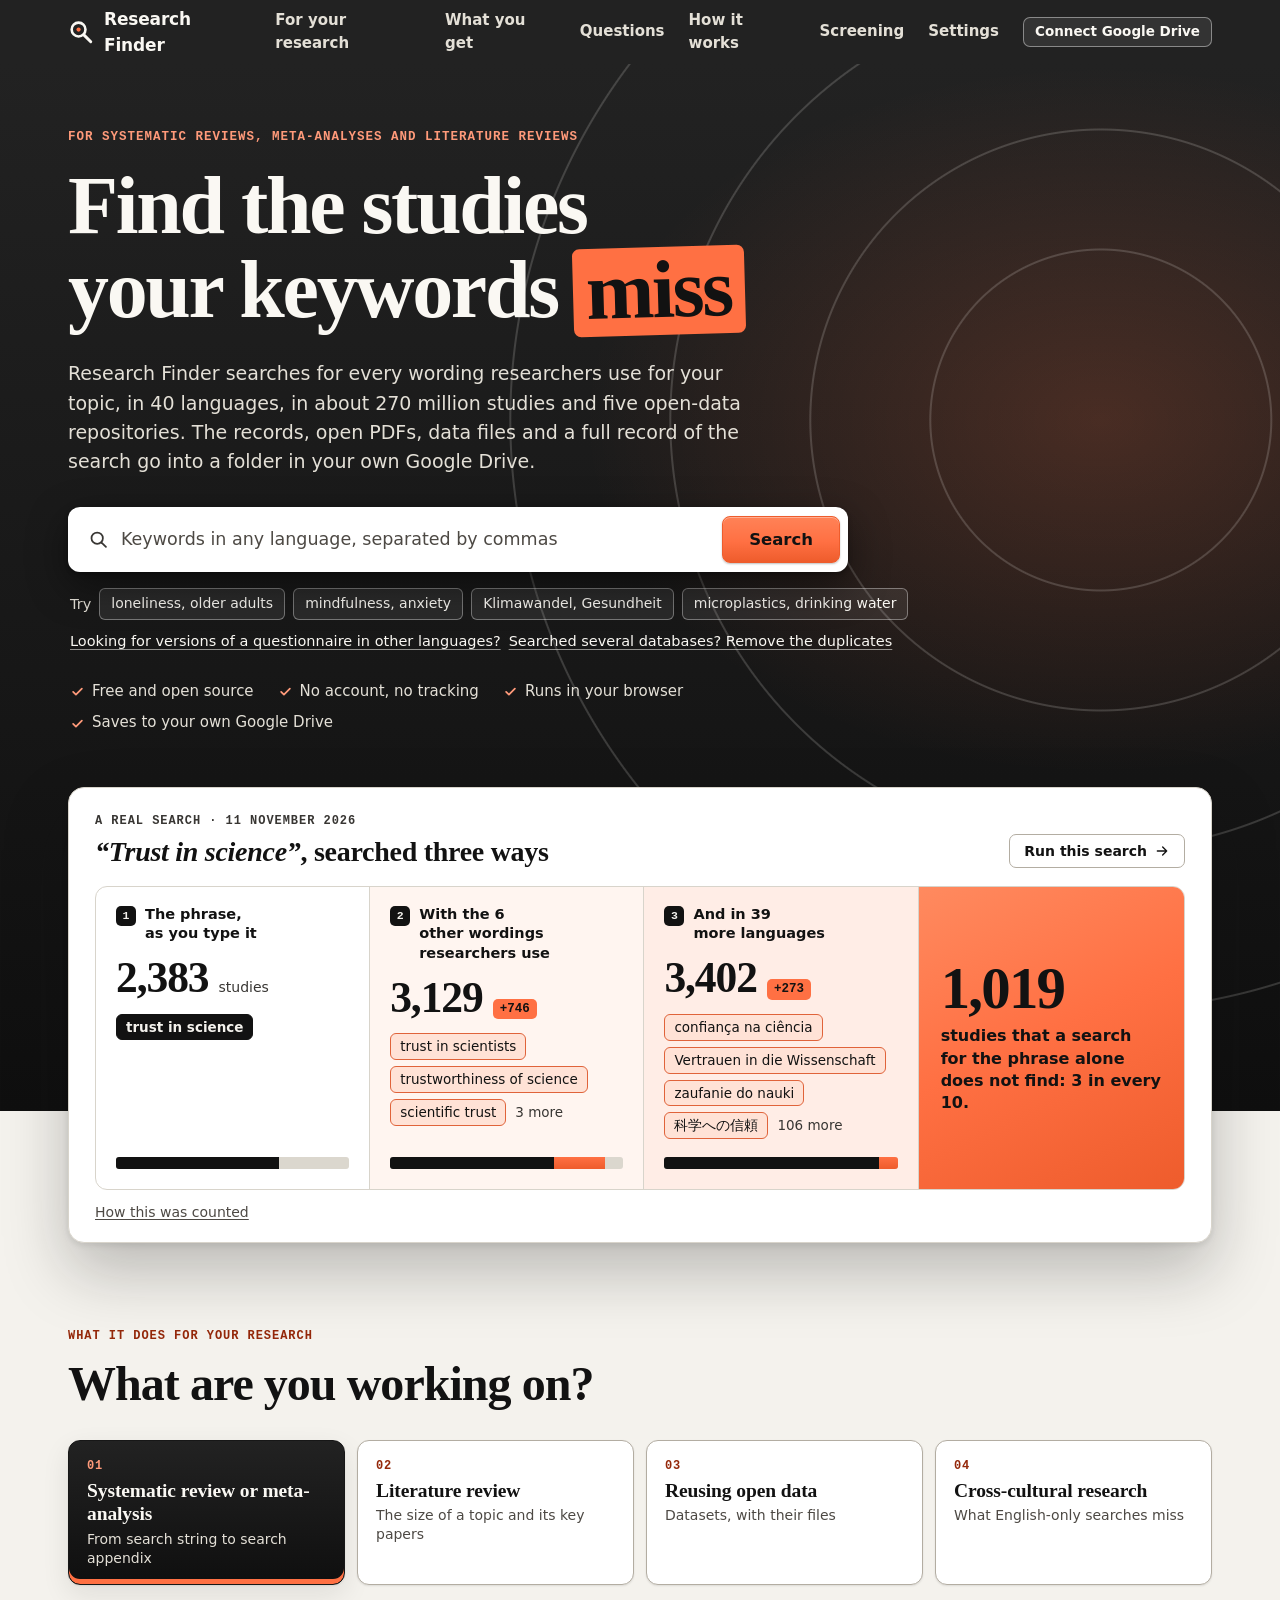
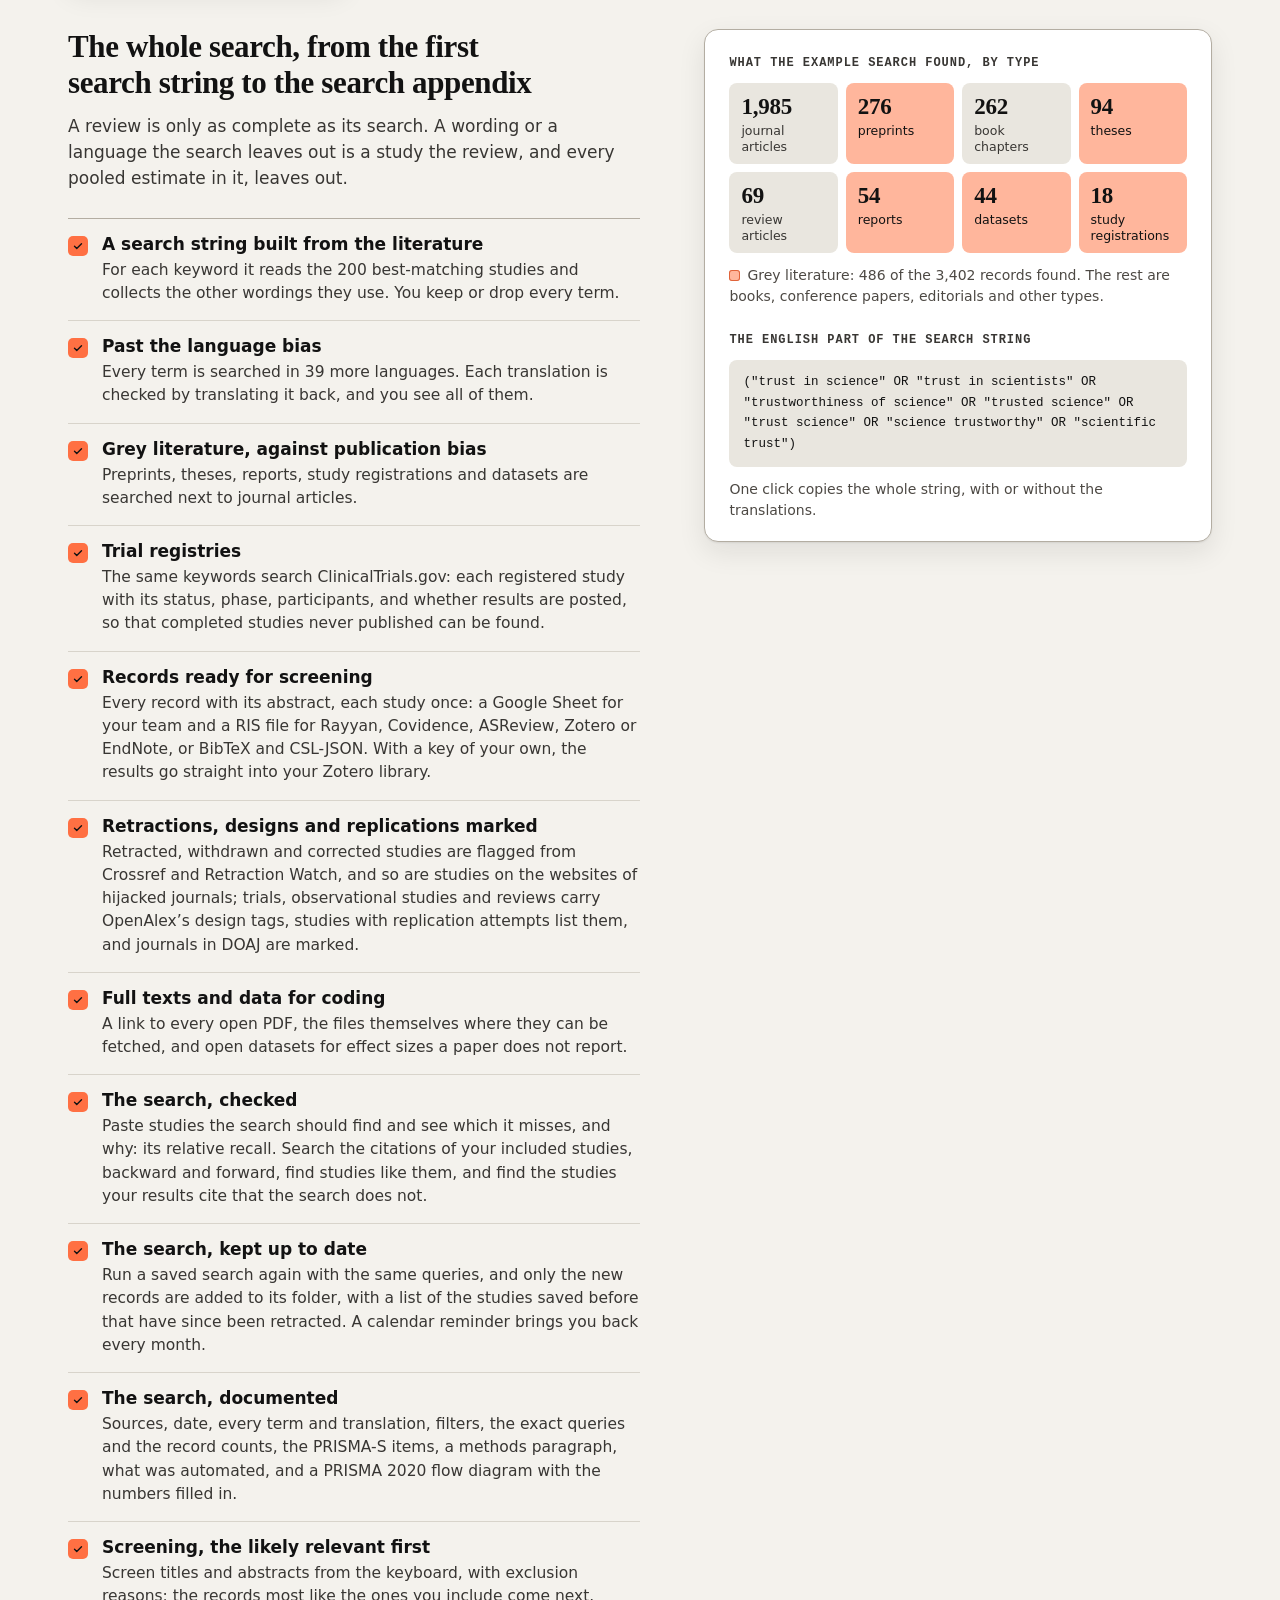
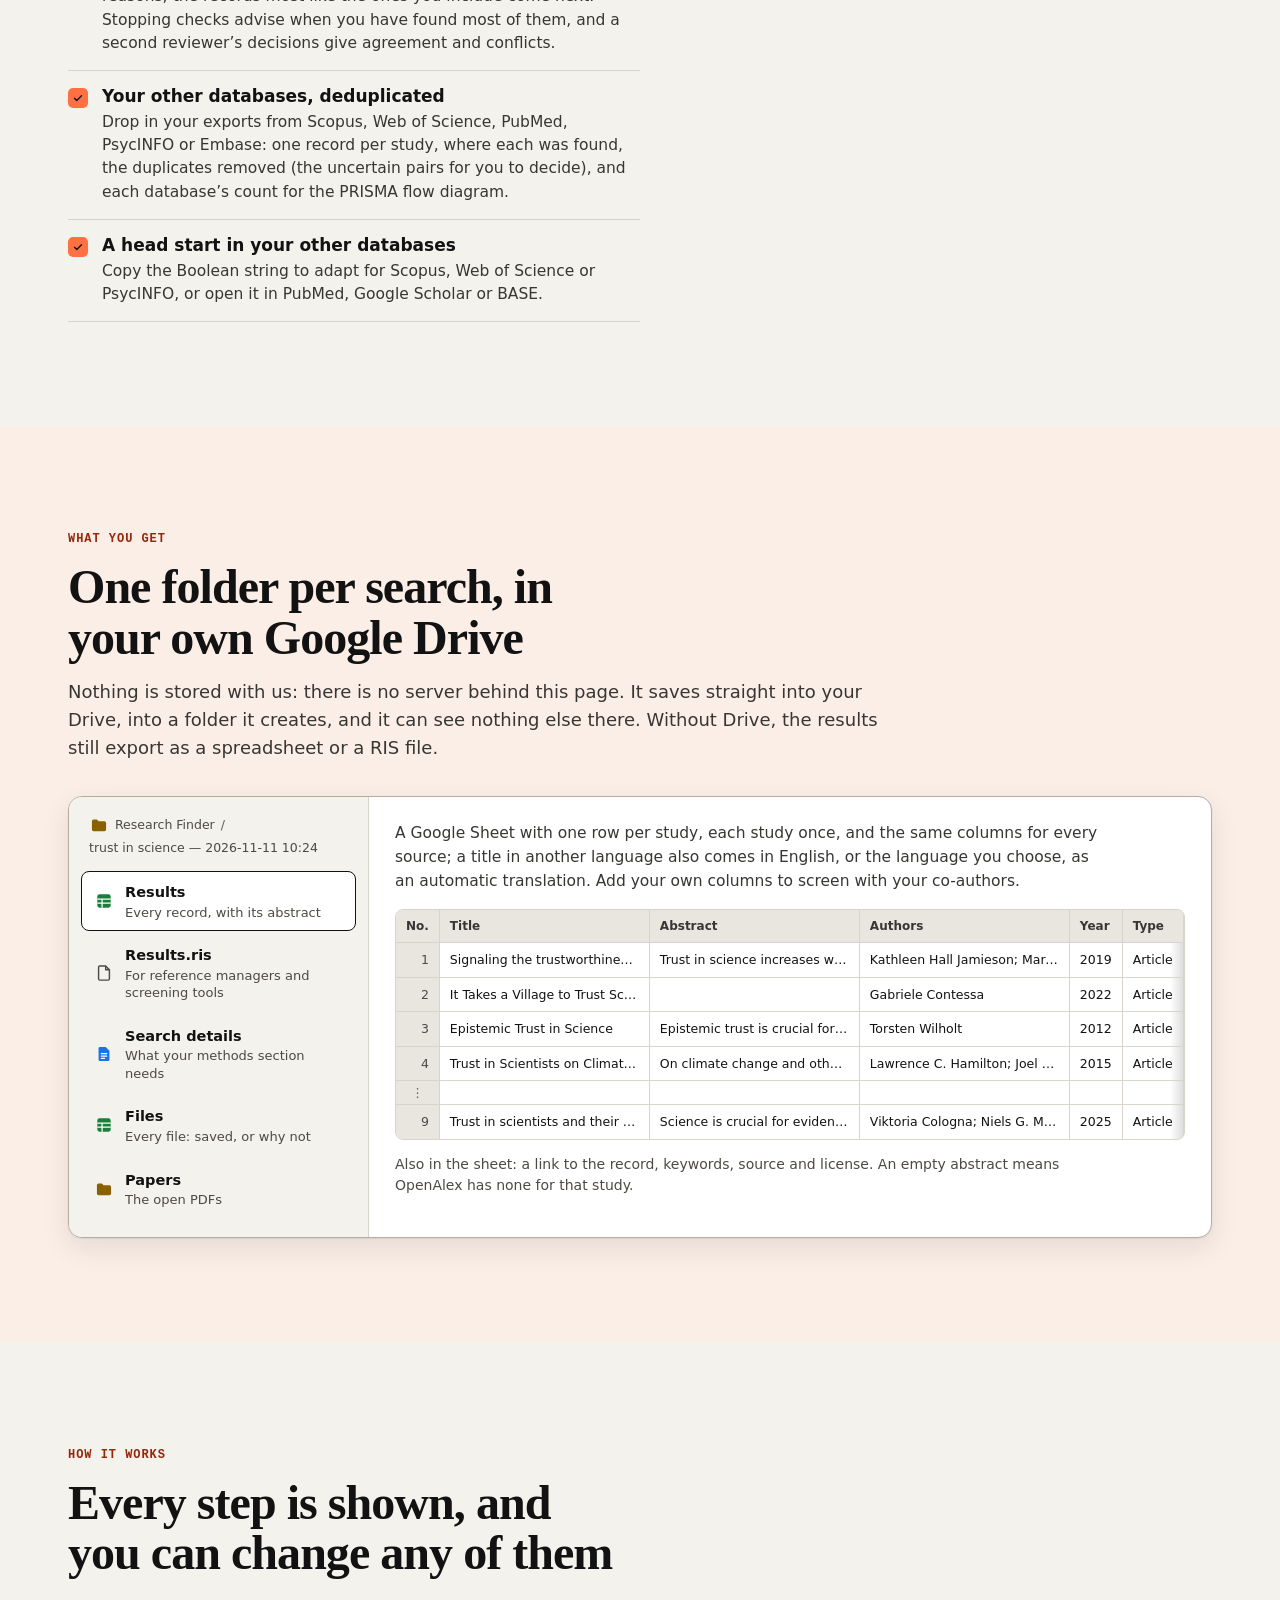
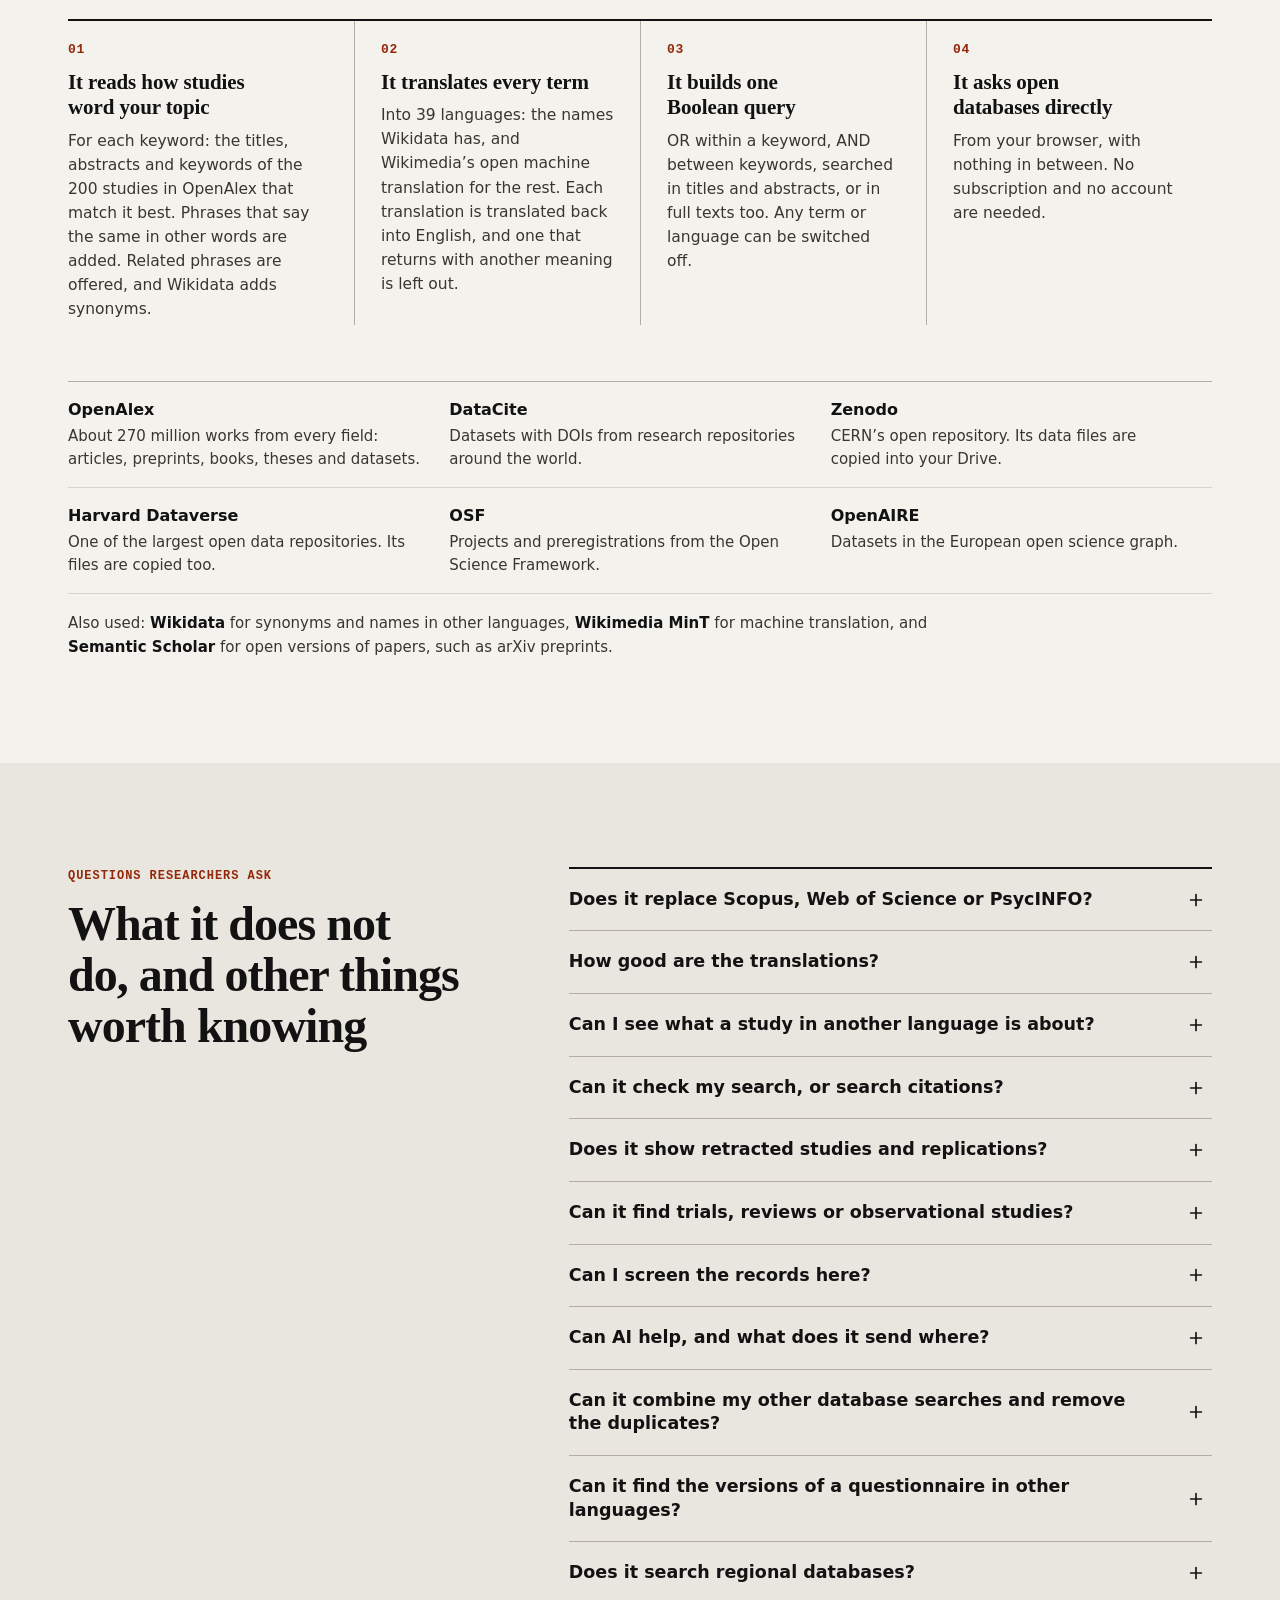
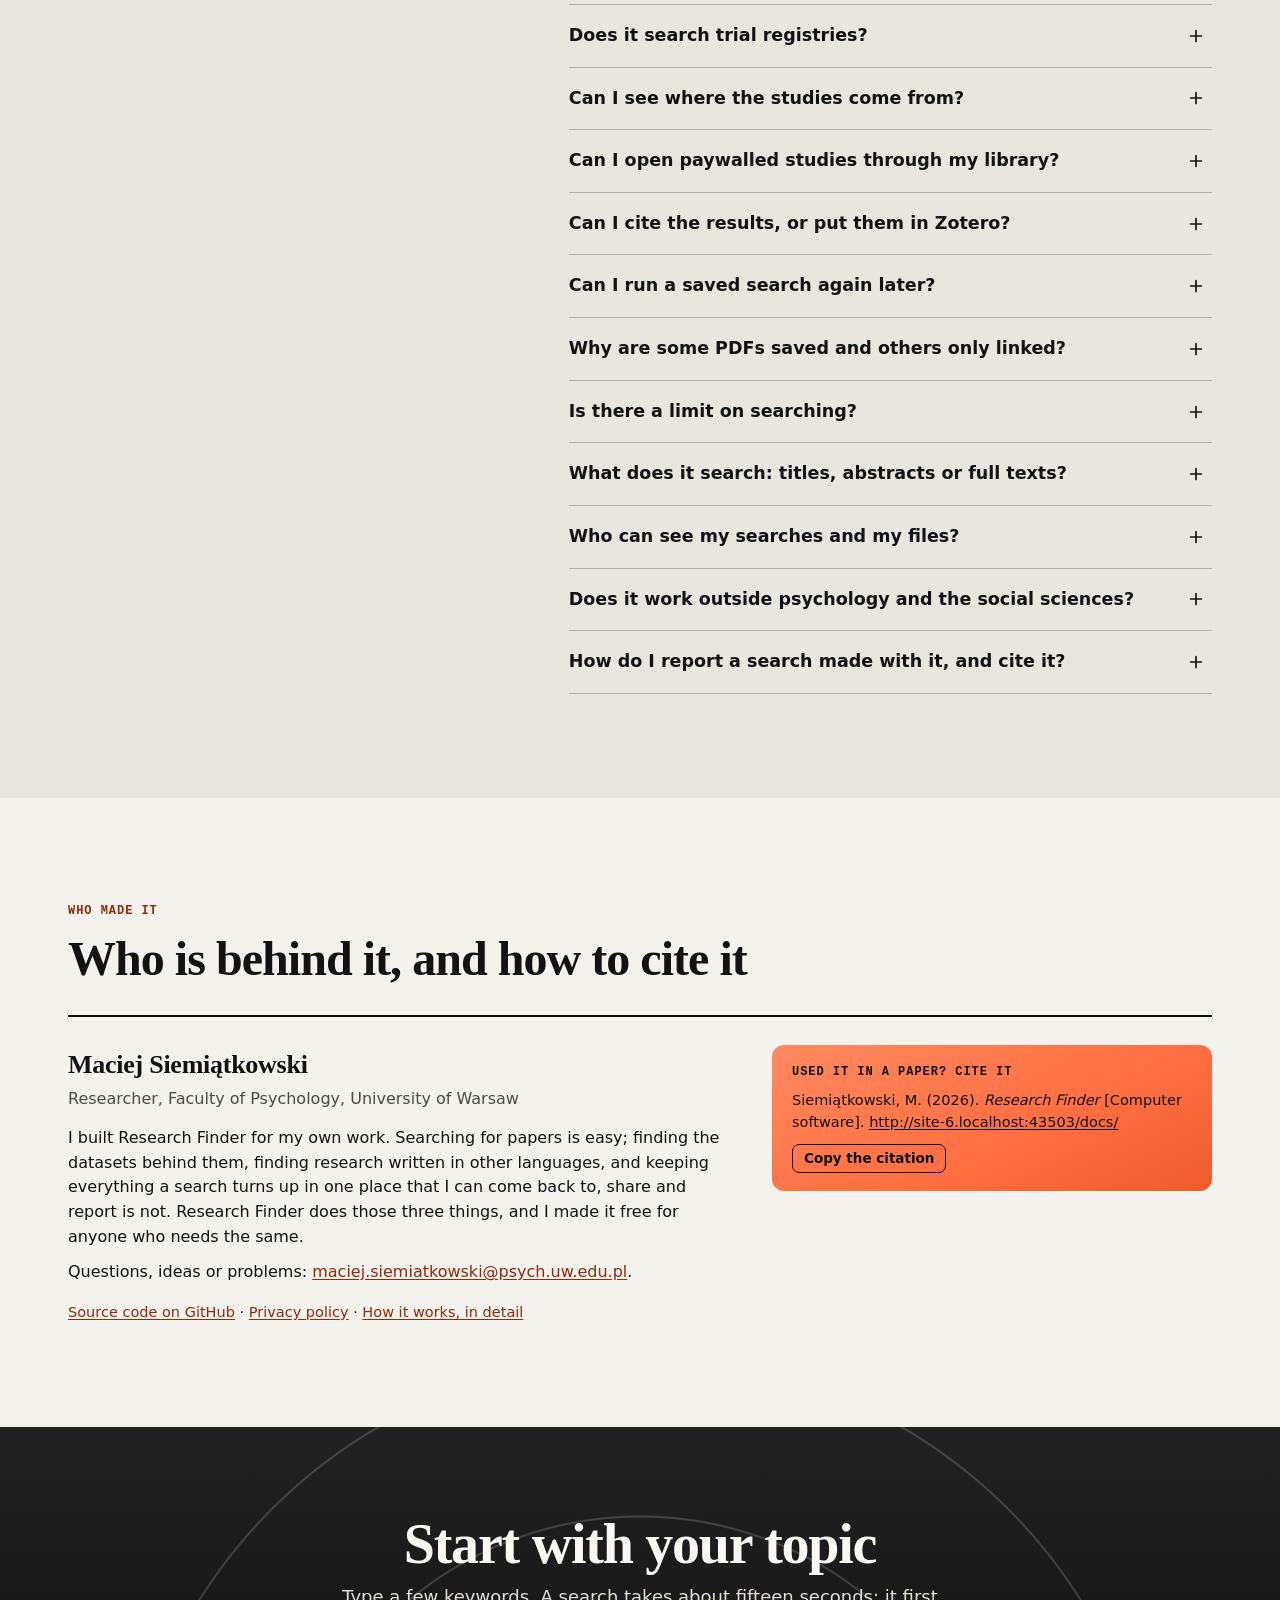
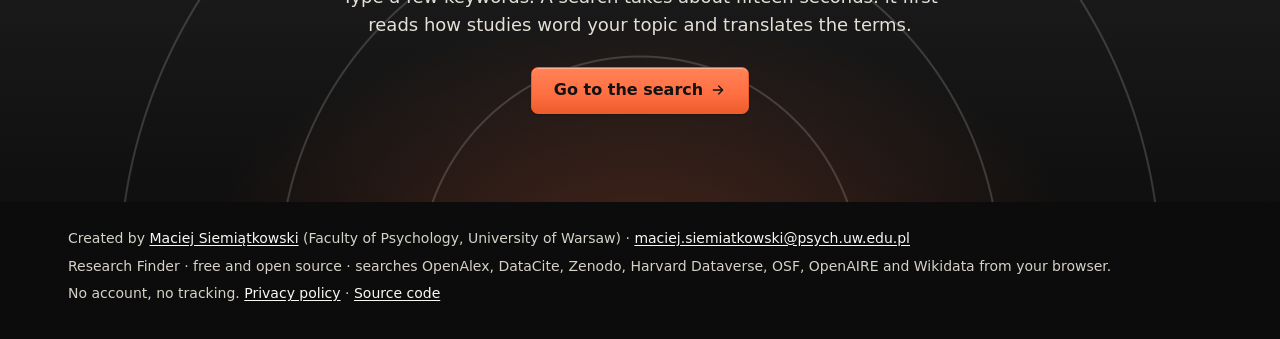
==== commit 3cbb22cb: "Strategy check, existing reviews, term mining and more (v=44) - Existing reviews and protocols (Revi" ====
--- a/docs/index.html
+++ b/docs/index.html
@@ -14,9 +14,9 @@
   <meta name="theme-color" content="#151515" media="(prefers-color-scheme: light)">
   <meta name="theme-color" content="#232323" media="(prefers-color-scheme: dark)">
   <link rel="icon" href="data:image/svg+xml,%3Csvg xmlns='http://www.w3.org/2000/svg' viewBox='0 0 32 32'%3E%3Crect width='32' height='32' rx='7' fill='%23151515'/%3E%3Ccircle cx='14' cy='14' r='7' fill='none' stroke='%23f4f2ed' stroke-width='2.8'/%3E%3Cpath d='M19.4 19.4 25 25' stroke='%23f4f2ed' stroke-width='3' stroke-linecap='round'/%3E%3Ccircle cx='14' cy='14' r='2.4' fill='%23ff7043'/%3E%3C/svg%3E">
-  <link rel="stylesheet" href="style.css?v=43">
-  <script type="module" src="js/main.js?v=43"></script>
-  <script type="module" src="js/landing.js?v=43"></script>
+  <link rel="stylesheet" href="style.css?v=44">
+  <script type="module" src="js/main.js?v=44"></script>
+  <script type="module" src="js/landing.js?v=44"></script>
 </head>
 <body>
   <svg width="0" height="0" style="position:absolute" aria-hidden="true" focusable="false">
@@ -418,11 +418,11 @@
           </details>
           <details>
             <summary>Can it check my search, or search citations?</summary>
-            <p>Yes, under Review tools above the results. They start from “your studies”: the ones you add with “☆ Add to your studies” under each result, from any search, or paste by DOI or PubMed ID. “Check your search” shows which of them the search retrieves, its relative recall, and for each one it misses the probable reason: a missing term, a filter, or no abstract in OpenAlex. “Citation search” finds their references and the studies that cite them, from OpenAlex’s citation index, and saves them with a record of what was searched. “More like these” finds studies similar to yours, from OpenAlex’s lists of similar works, and marks the ones your search misses. “What your results cite most” lists the works your best-matching results cite, and marks the ones your search misses: often key studies worded differently.</p>
+            <p>Yes, under Review tools above the results. They start from “your studies”: the ones you add with “☆ Add to your studies” under each result, from any search, or paste by DOI or PubMed ID. “Check your search” shows which of them the search retrieves, its relative recall, and for each one it misses the probable reason: a missing term, a filter, or no abstract in OpenAlex. “Citation search” finds their references and the studies that cite them, from OpenAlex’s citation index, and saves them with a record of what was searched. “More like these” finds studies similar to yours, from OpenAlex’s lists of similar works, and marks the ones your search misses. “What your results cite most” lists the works your best-matching results cite, and marks the ones your search misses: often key studies worded differently. “Terms from your studies” finds the phrases your studies use much more often than a random sample of works, and that your search does not. Before you start, “Existing reviews and protocols” looks for reviews of your topic, in OpenAlex by its design tags and in PubMed with its systematic review filter, with links to PROSPERO, the Cochrane Library, Epistemonikos and OSF Registries; and “Check the search strategy” points out common errors (a British or American spelling not searched, a concept with one term, a language limit) and makes a PRESS packet for a librarian’s peer review of the strategy.</p>
           </details>
           <details>
             <summary>Does it show retracted studies and replications?</summary>
-            <p>Yes. A study that was retracted, withdrawn, corrected or given an expression of concern is marked, with the date and a link to the notice, from Crossref’s update notices, which include the Retraction Watch database; where Crossref has none, OpenAlex’s own retraction flag is used. A study whose page is on the website of a hijacked journal, a fake copy of a real one in Retraction Watch’s list, is flagged too, and journals in the Directory of Open Access Journals carry a DOAJ badge. Studies that the FORRT Replication Database lists, most of them in psychology, show their replication attempts and outcomes. Both also go into the saved sheet and the RIS file. A study without a mark can still be flawed, and one FORRT does not list may still have been replicated.</p>
+            <p>Yes. A study that was retracted, withdrawn, corrected or given an expression of concern is marked, with the date and a link to the notice, from Crossref’s update notices, which include the Retraction Watch database; where Crossref has none, OpenAlex’s own retraction flag is used. A study whose page is on the website of a hijacked journal, a fake copy of a real one in Retraction Watch’s list, is flagged too, and journals in the Directory of Open Access Journals carry a DOAJ badge. Studies that the FORRT Replication Database lists, most of them in psychology, show their replication attempts and outcomes. Both also go into the saved sheet and the RIS file. A preprint that its publisher links to the published article says “Published as”, and an article with a preprint says so, so that you screen both and cite the peer-reviewed one. A study without a mark can still be flawed, and one FORRT does not list may still have been replicated.</p>
           </details>
           <details>
             <summary>Can it find trials, reviews or observational studies?</summary>
@@ -430,7 +430,7 @@
           </details>
           <details>
             <summary>Can I screen the records here?</summary>
-            <p>Yes: “Screen” above the results, or “Screening” at the top of the page. Records come one at a time: include, maybe or exclude (with one of nine reasons you can rename), with notes and undo, by keyboard (I, M, E, 1–9, U) or buttons. After your first include and exclude, a text model ranks the rest so that the records most like your included ones come first, retrained as you go: the idea of ASReview, rebuilt in the page, which ranks the records and never decides. A panel shows the SAFE heuristics and a statistical stopping test (95% recall), as advice. A second reviewer can screen the same records on their own computer from a project file and send their decisions back; you get agreement, Cohen’s kappa and the conflicts to resolve. Decisions stay in your browser and can be exported for ASReview (with its labels), Covidence or Rayyan, or saved to your Drive with a screening record for your methods.</p>
+            <p>Yes: “Screen” above the results, or “Screening” at the top of the page. Records come one at a time: include, maybe or exclude (with one of nine reasons you can rename), with notes and undo, by keyboard (I, M, E, 1–9, U) or buttons. After your first include and exclude, a text model ranks the rest so that the records most like your included ones come first, retrained as you go: the idea of ASReview, rebuilt in the page, which ranks the records and never decides. A panel shows the SAFE heuristics and a statistical stopping test (95% recall), as advice. A second reviewer can screen the same records on their own computer from a project file and send their decisions back; you get agreement, Cohen’s kappa and the conflicts to resolve. Decisions stay in your browser and can be exported for ASReview (with its labels), Covidence or Rayyan, or saved to your Drive with a screening record for your methods. To try your criteria first, screen a random pilot sample of 50, 100 or 200 records; its seed is recorded, so anyone can draw the same sample.</p>
           </details>
           <details>
             <summary>Can AI help, and what does it send where?</summary>
@@ -474,7 +474,7 @@
           </details>
           <details>
             <summary>Is there a limit on searching?</summary>
-            <p>OpenAlex gives everyone on a network a free daily allowance: about 100 requests, each bringing up to 200 results, and the first 10,000 results of a search. A free personal OpenAlex key, added under Settings, allows ten times more, reaches every result and lets a long search carry all its translations.</p>
+            <p>OpenAlex gives everyone on a network a free daily allowance: 1,000 credits, where a search or a page of up to 200 results costs 10 and a lookup by identifier 1, and the first 10,000 results of a search. The line under the results says how much of it is left today, from what OpenAlex reports. A free personal OpenAlex key, added under Settings, allows ten times more, reaches every result and lets a long search carry all its translations.</p>
           </details>
           <details>
             <summary>What does it search: titles, abstracts or full texts?</summary>
@@ -490,7 +490,7 @@
           </details>
           <details>
             <summary>How do I report a search made with it, and cite it?</summary>
-            <p>Each saved folder has the document “Search details”: the sources, the date, every term and translation, the filters, the exact queries and the number of records, the PRISMA-S items filled in where Research Finder knows them, a methods paragraph to adapt, and the automated steps to disclose. Next to it is a PRISMA 2020 flow diagram with the numbers of the search filled in and the rest left for you. The citation for Research Finder is below.</p>
+            <p>Each saved folder has the document “Search details”: the sources, the date, every term and translation, the filters, the exact queries and the number of records, the PRISMA-S items filled in where Research Finder knows them, a methods paragraph to adapt, and the automated steps to disclose. Next to it is a PRISMA 2020 flow diagram with the numbers of the search filled in and the rest left for you. Under Export, “Code to run this search again” gives the exact requests as a script in Python or R, which anyone can run to repeat the search. The citation for Research Finder is below.</p>
           </details>
         </div>
        </div>
--- a/docs/style.css
+++ b/docs/style.css
@@ -625,6 +625,18 @@
 .dialog-inner textarea { width: 100%; padding: 9px 11px; border: 1px solid var(--border-strong); border-radius: var(--radius-sm); background: var(--surface); color: var(--text); font: 13.5px/1.5 var(--mono); margin-top: 6px; resize: vertical; }
 .tools-label { display: block; font-weight: 650; margin-top: 14px; }
 #set-read { display: block; margin-top: 6px; border: 1px solid var(--border-strong); border-radius: var(--radius-sm); padding: 6px 10px; background: var(--surface); color: var(--text); font: 400 14.5px var(--sans); max-width: 100%; }
+/* strategy check, code, allowance, pilot */
+.allowance { margin: 6px 0 0; font-size: 13px; color: var(--muted); }
+.allowance.warn { color: var(--warm-ink); font-weight: 600; }
+.strategy-list { margin: 10px 0 0; padding-left: 4px; list-style: none; }
+.strategy-list li { margin: 0 0 9px; line-height: 1.45; }
+.strategy-list li.warn { color: var(--text); }
+.strategy-list li .btn { margin-left: 4px; }
+.code-block { margin: 6px 0 8px; padding: 10px 12px; max-height: 320px; overflow: auto; background: var(--surface-2); border: 1px solid var(--border); border-radius: var(--radius-sm); font: 12.5px/1.5 var(--mono); white-space: pre; }
+.code-url { display: block; font: 12px/1.45 var(--mono); word-break: break-all; }
+.r-version { color: var(--text-2); }
+.pilot-seed { width: 6.5em; border: 1px solid var(--border-strong); border-radius: var(--radius-sm); padding: 5px 8px; background: var(--surface); color: var(--text); font: inherit; }
+.tools-list .tools-actions select { border: 1px solid var(--border-strong); border-radius: var(--radius-sm); padding: 4px 8px; background: var(--surface); color: var(--text); font: inherit; max-width: 14em; }
 /* AI helpers */
 #ai-model, #ai-service { display: block; margin-top: 6px; border: 1px solid var(--border-strong); border-radius: var(--radius-sm); padding: 6px 10px; background: var(--surface); color: var(--text); font: 400 14.5px var(--sans); max-width: 100%; }
 #ai-model { width: 100%; font-family: var(--mono); font-size: 13.5px; }
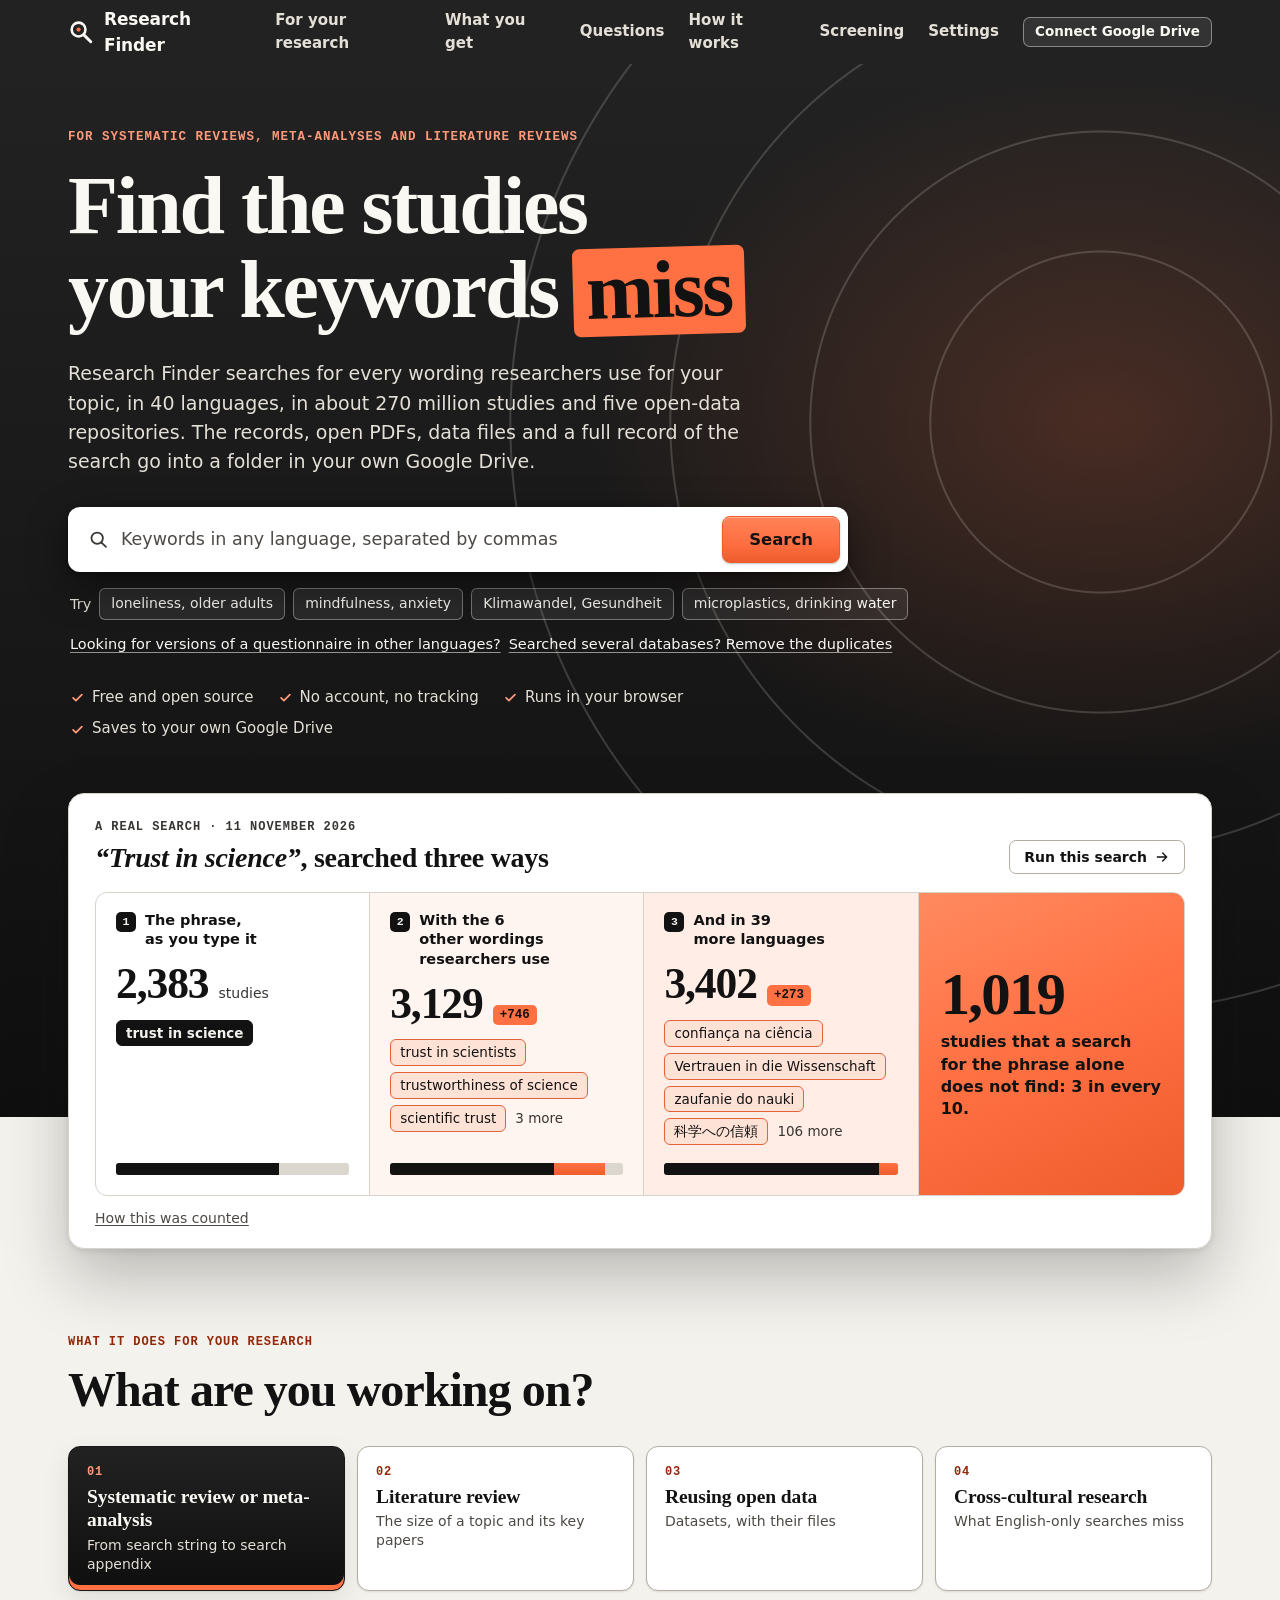
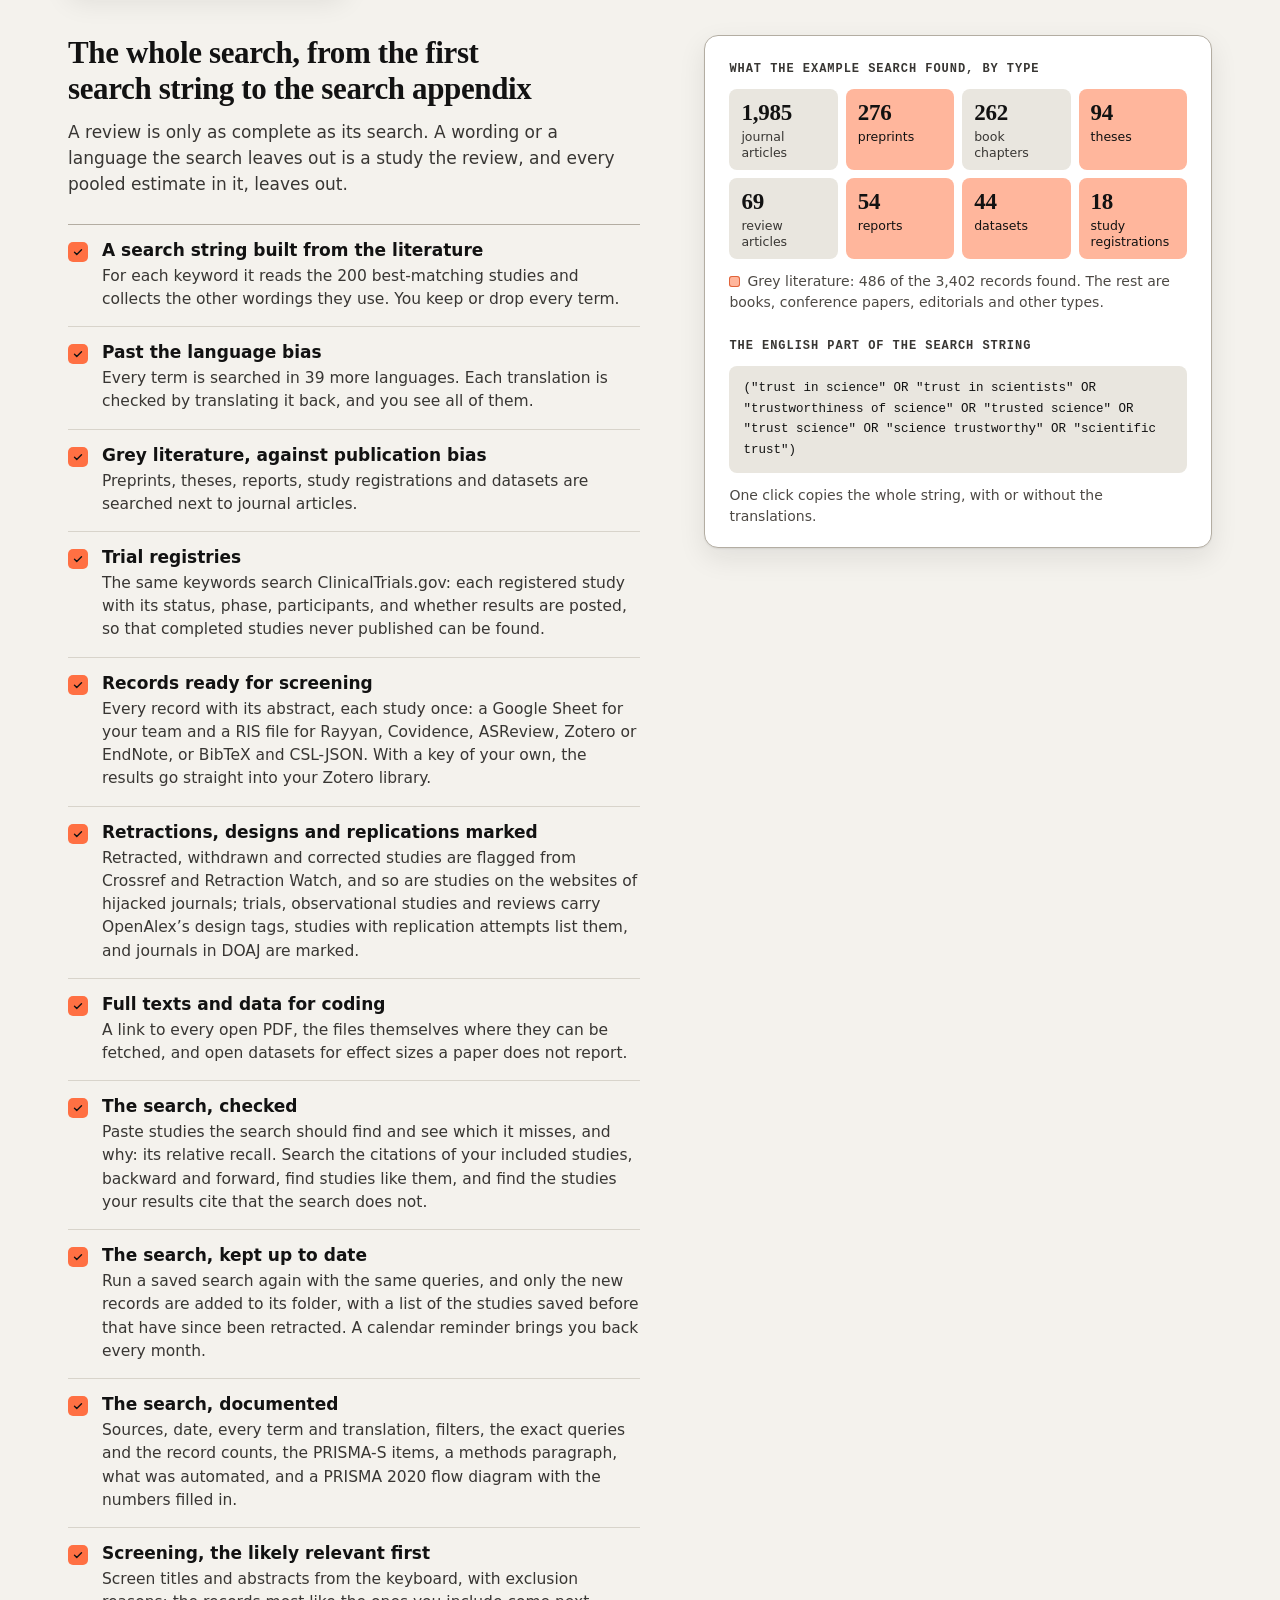
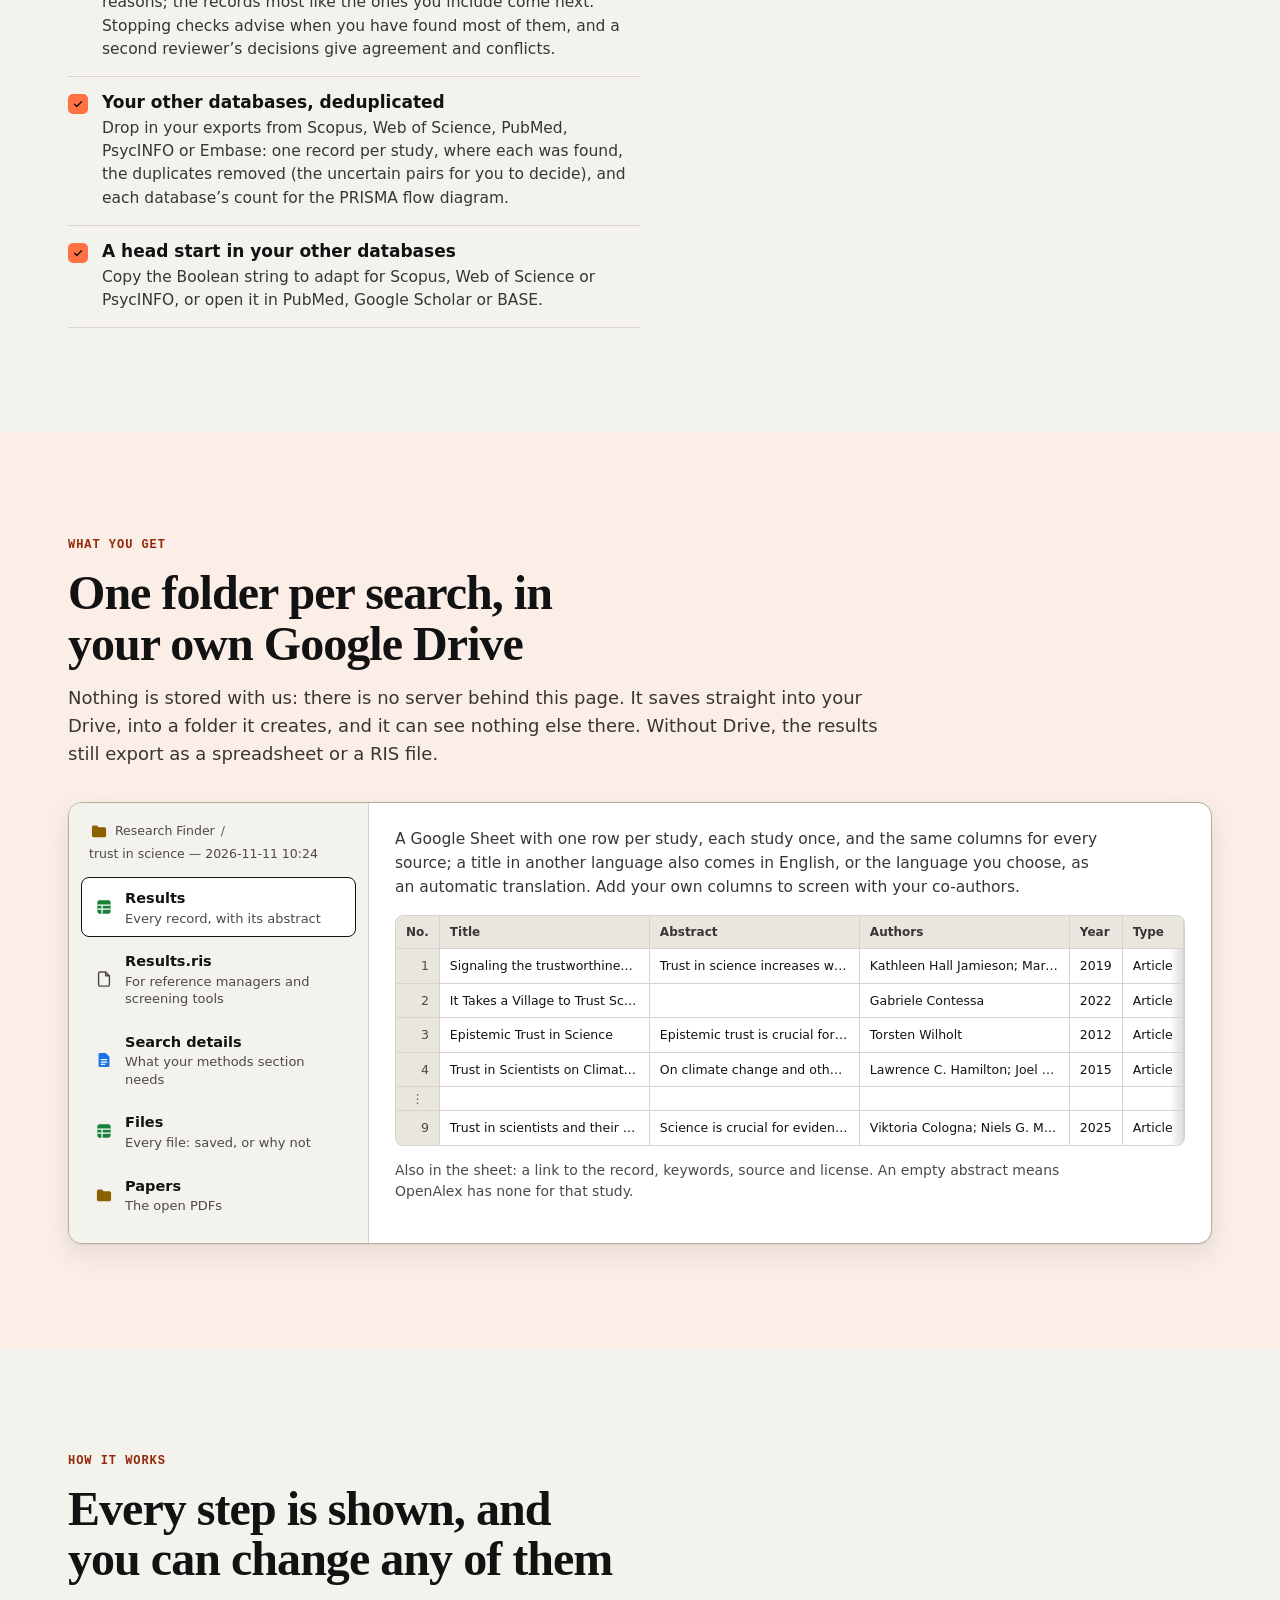
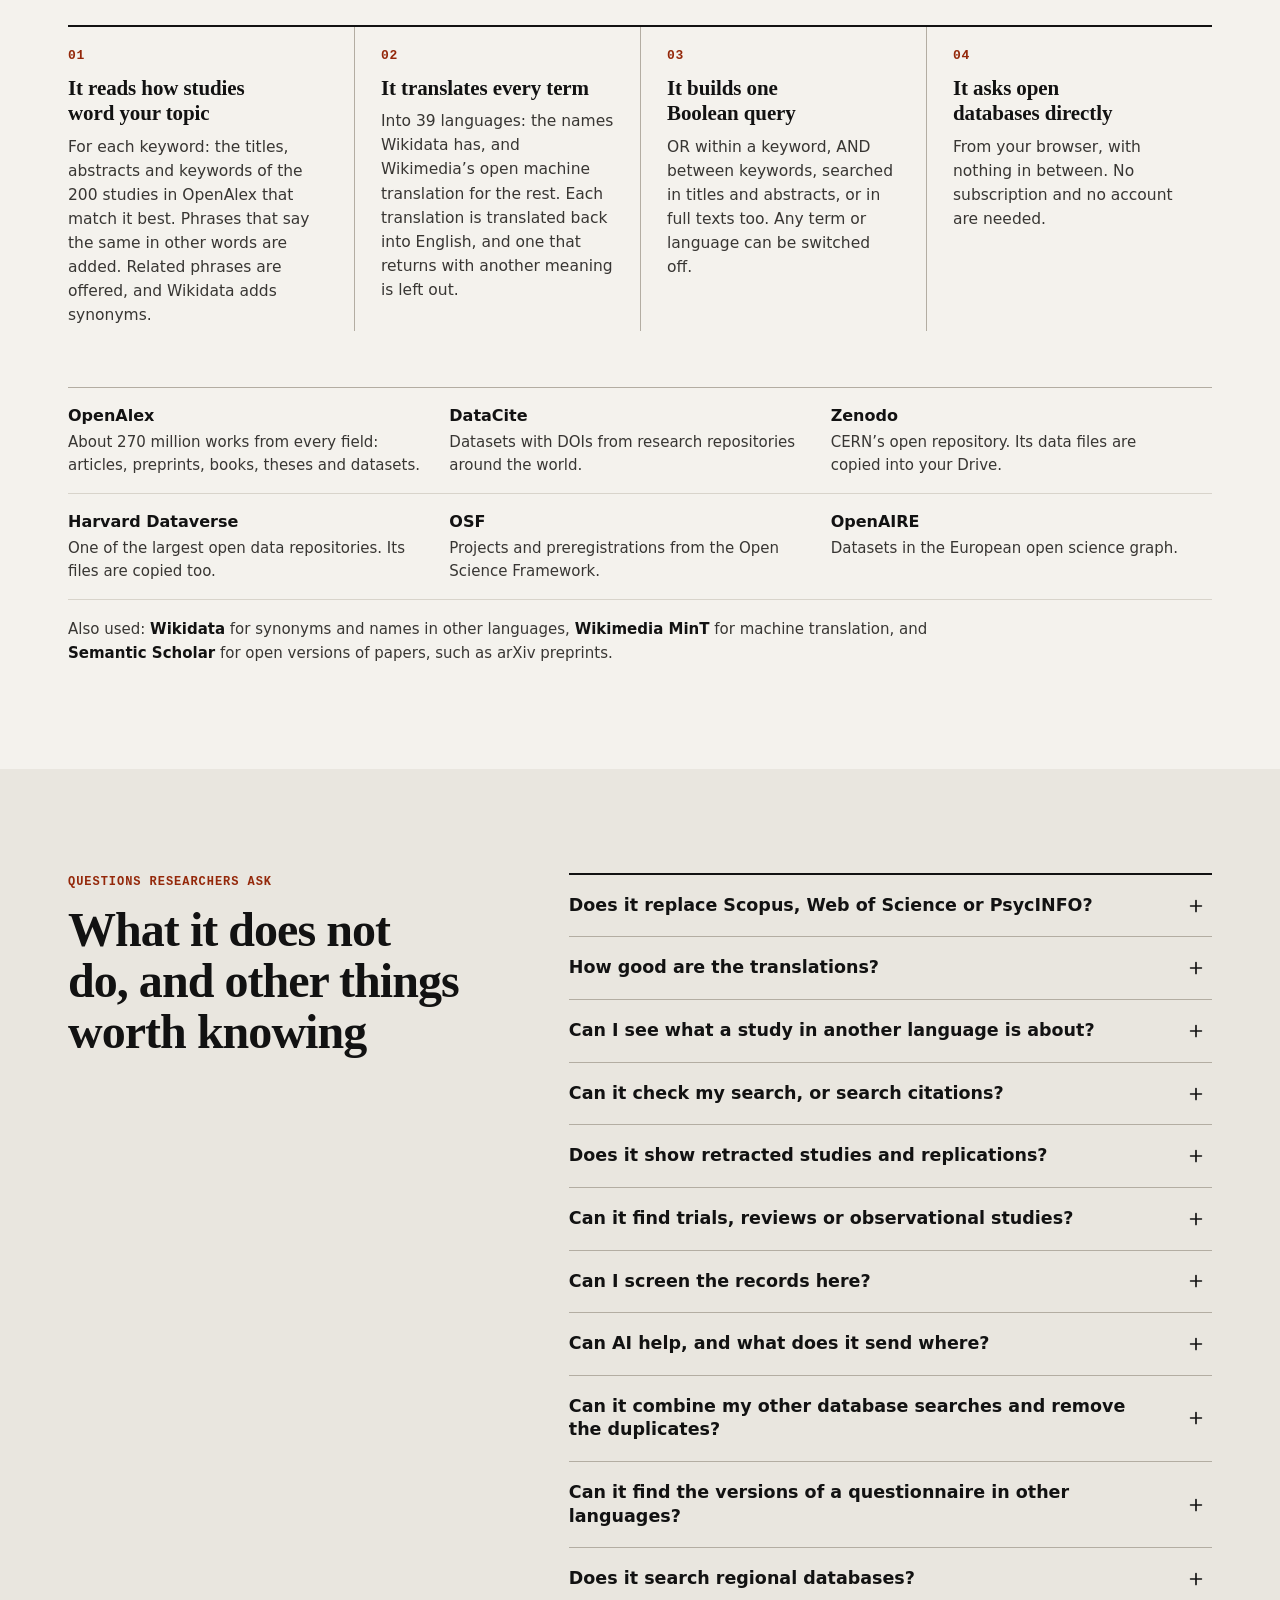
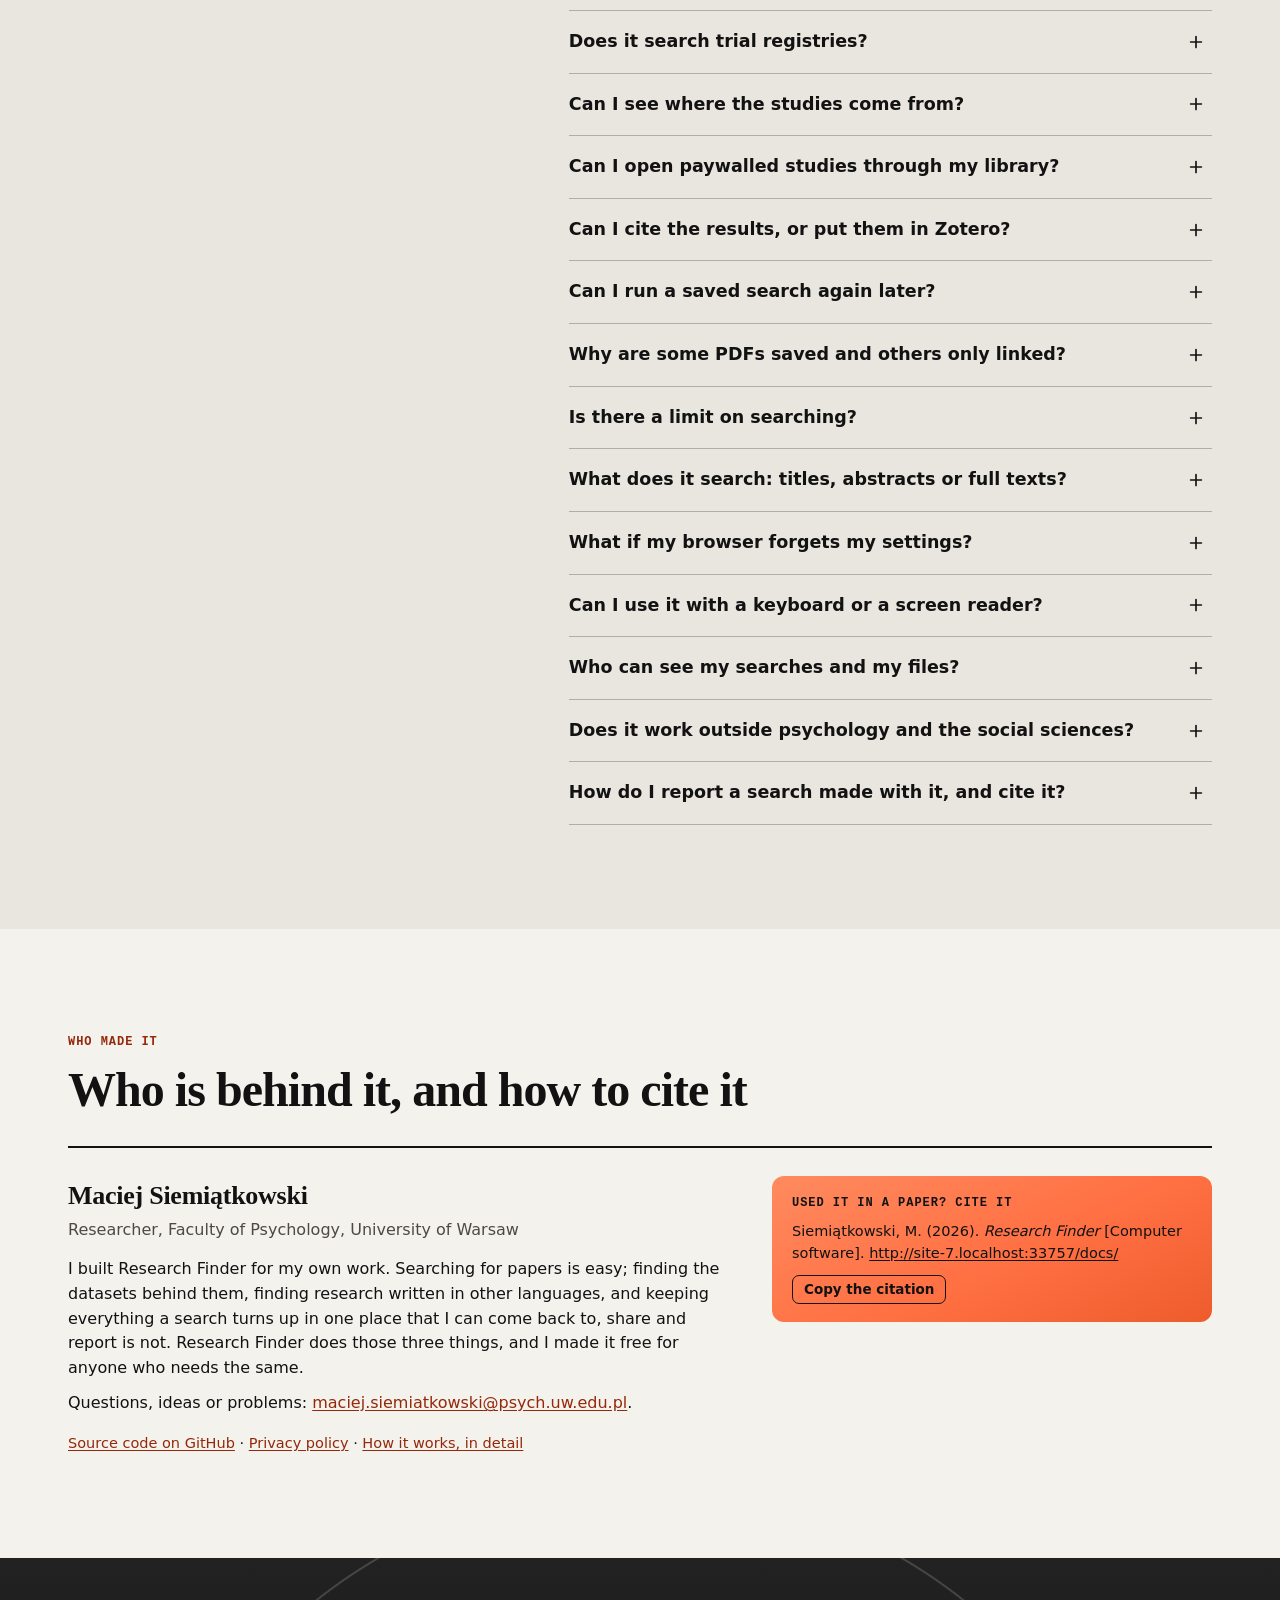
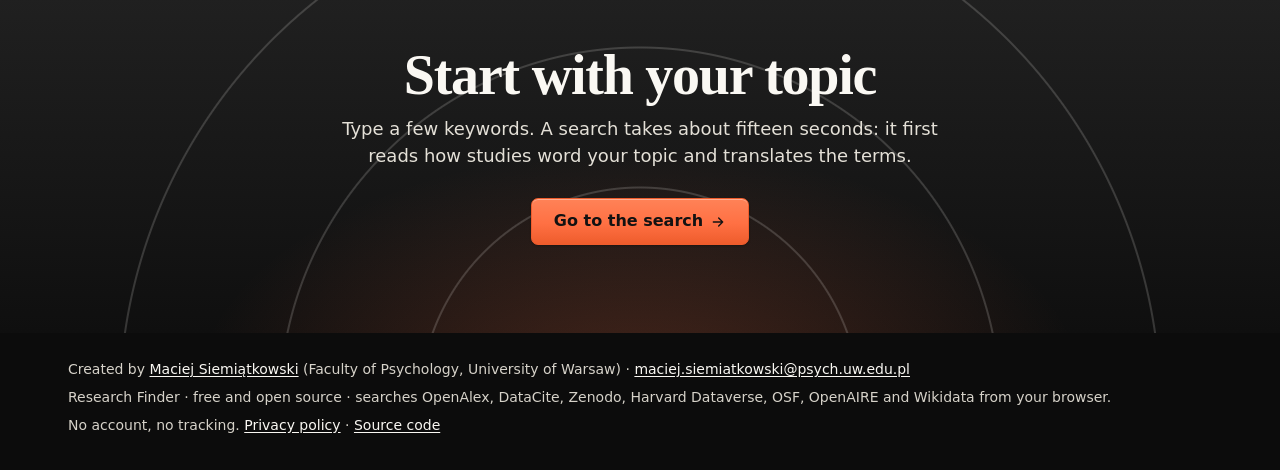
==== commit 6ead1a93: "Accessibility pass, results per search language, settings backup (v=45) - Accessibility (WCAG 2.2 AA" ====
--- a/docs/index.html
+++ b/docs/index.html
@@ -14,9 +14,9 @@
   <meta name="theme-color" content="#151515" media="(prefers-color-scheme: light)">
   <meta name="theme-color" content="#232323" media="(prefers-color-scheme: dark)">
   <link rel="icon" href="data:image/svg+xml,%3Csvg xmlns='http://www.w3.org/2000/svg' viewBox='0 0 32 32'%3E%3Crect width='32' height='32' rx='7' fill='%23151515'/%3E%3Ccircle cx='14' cy='14' r='7' fill='none' stroke='%23f4f2ed' stroke-width='2.8'/%3E%3Cpath d='M19.4 19.4 25 25' stroke='%23f4f2ed' stroke-width='3' stroke-linecap='round'/%3E%3Ccircle cx='14' cy='14' r='2.4' fill='%23ff7043'/%3E%3C/svg%3E">
-  <link rel="stylesheet" href="style.css?v=44">
-  <script type="module" src="js/main.js?v=44"></script>
-  <script type="module" src="js/landing.js?v=44"></script>
+  <link rel="stylesheet" href="style.css?v=45">
+  <script type="module" src="js/main.js?v=45"></script>
+  <script type="module" src="js/landing.js?v=45"></script>
 </head>
 <body>
   <svg width="0" height="0" style="position:absolute" aria-hidden="true" focusable="false">
@@ -418,7 +418,7 @@
           </details>
           <details>
             <summary>Can it check my search, or search citations?</summary>
-            <p>Yes, under Review tools above the results. They start from “your studies”: the ones you add with “☆ Add to your studies” under each result, from any search, or paste by DOI or PubMed ID. “Check your search” shows which of them the search retrieves, its relative recall, and for each one it misses the probable reason: a missing term, a filter, or no abstract in OpenAlex. “Citation search” finds their references and the studies that cite them, from OpenAlex’s citation index, and saves them with a record of what was searched. “More like these” finds studies similar to yours, from OpenAlex’s lists of similar works, and marks the ones your search misses. “What your results cite most” lists the works your best-matching results cite, and marks the ones your search misses: often key studies worded differently. “Terms from your studies” finds the phrases your studies use much more often than a random sample of works, and that your search does not. Before you start, “Existing reviews and protocols” looks for reviews of your topic, in OpenAlex by its design tags and in PubMed with its systematic review filter, with links to PROSPERO, the Cochrane Library, Epistemonikos and OSF Registries; and “Check the search strategy” points out common errors (a British or American spelling not searched, a concept with one term, a language limit) and makes a PRESS packet for a librarian’s peer review of the strategy.</p>
+            <p>Yes, under Review tools above the results. They start from “your studies”: the ones you add with “☆ Add to your studies” under each result, from any search, or paste by DOI or PubMed ID. “Check your search” shows which of them the search retrieves, its relative recall, and for each one it misses the probable reason: a missing term, a filter, or no abstract in OpenAlex. “Citation search” finds their references and the studies that cite them, from OpenAlex’s citation index, and saves them with a record of what was searched. “More like these” finds studies similar to yours, from OpenAlex’s lists of similar works, and marks the ones your search misses. “What your results cite most” lists the works your best-matching results cite, and marks the ones your search misses: often key studies worded differently. “Terms from your studies” finds the phrases your studies use much more often than a random sample of works, and that your search does not. “Results per search language” shows which languages’ terms found the results, and how many only a translation found; a save adds the same table for all its results to Search details. Before you start, “Existing reviews and protocols” looks for reviews of your topic, in OpenAlex by its design tags and in PubMed with its systematic review filter, with links to PROSPERO, the Cochrane Library, Epistemonikos and OSF Registries; and “Check the search strategy” points out common errors (a British or American spelling not searched, a concept with one term, a language limit) and makes a PRESS packet for a librarian’s peer review of the strategy.</p>
           </details>
           <details>
             <summary>Does it show retracted studies and replications?</summary>
@@ -479,6 +479,14 @@
           <details>
             <summary>What does it search: titles, abstracts or full texts?</summary>
             <p>Titles and abstracts by default, which is what a systematic search usually reports. A study without an abstract in OpenAlex is then found only by its title. You can search full texts too: that finds more, less precisely.</p>
+          </details>
+          <details>
+            <summary>What if my browser forgets my settings?</summary>
+            <p>Research Finder keeps your settings, your studies, your library’s links and the translations it has made only in your browser, which loses them when its data is cleared; Safari deletes them after seven days without a visit. Settings › “A backup of your settings” downloads them as a file, or keeps them in your Drive, to put back in this browser or another. Keys are left out, unless you ask for your OpenAlex key and CiNii ID to go in; AI and Zotero keys never do.</p>
+          </details>
+          <details>
+            <summary>Can I use it with a keyboard or a screen reader?</summary>
+            <p>It is built to the Web Content Accessibility Guidelines (WCAG) 2.2, level AA: everything works from the keyboard, with a visible focus that sticky bars do not hide; menus and dialogs say what they are and close with Escape; the number of results is read out when a search finishes; buttons and links are at least 24 pixels; text has strong contrast, most of it at 7:1 or more, in light and dark mode; and animation stops when your system asks for less motion. It has not been checked with every screen reader: if something does not work for you, the contact is below.</p>
           </details>
           <details>
             <summary>Who can see my searches and my files?</summary>
@@ -520,11 +528,12 @@
           <button type="button" class="btn filters-toggle" id="filters-toggle" aria-expanded="false" aria-controls="filters-body">Filters</button>
           <div class="filters-body" id="filters-body"></div>
         </aside>
-        <section class="results-area" aria-label="Search results">
+        <section class="results-area" aria-labelledby="results-heading">
+          <h2 class="visually-hidden" id="results-heading">Search results</h2>
           <div id="terms" class="terms"></div>
           <div id="drive-result" class="drive-result" hidden></div>
           <div id="toolbar" class="toolbar" hidden></div>
-          <ol id="results" class="results"></ol>
+          <ol id="results" class="results" aria-label="Results"></ol>
           <div class="more-row"><button type="button" id="more" class="btn" hidden>Show more</button></div>
         </section>
       </div>
@@ -589,5 +598,6 @@
     </div>
   </footer>
   <div id="toast" class="toast" role="status" aria-live="polite" hidden></div>
+  <div id="announce" class="visually-hidden" role="status" aria-live="polite"></div>
 </body>
 </html>
--- a/docs/style.css
+++ b/docs/style.css
@@ -137,6 +137,7 @@
 [hidden] { display: none !important; }
 .wrap { max-width: 1200px; margin: 0 auto; padding: 0 28px; }
 .muted { color: var(--muted); }
+.visually-hidden { position: absolute !important; width: 1px; height: 1px; margin: -1px; padding: 0; overflow: hidden; clip: rect(0 0 0 0); clip-path: inset(50%); white-space: nowrap; border: 0; }
 .skip { position: absolute; left: -999px; top: 8px; background: var(--surface); color: var(--text); padding: 6px 12px; z-index: 30; border-radius: 6px; }
 .skip:focus { left: 8px; }
 .ic { width: 18px; height: 18px; flex: none; }
@@ -151,7 +152,7 @@
 .brand svg { width: 26px; height: 26px; color: var(--on-brand); flex: none; }
 .brand .dot { fill: var(--hl); }
 .top-nav { display: flex; align-items: center; gap: 6px 24px; }
-.top-nav a, .nav-btn { color: var(--on-brand-2); text-decoration: none; font-weight: 550; font-size: 15px; background: none; border: 0; padding: 0; transition: color 0.15s; }
+.top-nav a, .nav-btn { color: var(--on-brand-2); text-decoration: none; font-weight: 550; font-size: 15px; background: none; border: 0; padding: 3px 0; transition: color 0.15s; }
 .top-nav a:hover, .nav-btn:hover { color: var(--on-brand); }
 .top :focus-visible, .hero :focus-visible, .cta :focus-visible, .foot :focus-visible { outline-color: var(--hl); }
 body.searching .nav-jump { display: none; }
@@ -180,7 +181,7 @@
 .top .btn-drive { background: rgb(255 255 255 / 8%); border-color: rgb(255 255 255 / 42%); color: var(--on-brand); }
 .top .btn-drive:hover { border-color: var(--hl); color: var(--on-brand); }
 .top .btn-drive.on { border-color: var(--hl-bright); color: var(--hl-bright); }
-.link-btn { background: none; border: 0; padding: 0; color: var(--accent); text-decoration: underline; text-underline-offset: 2px; font-size: inherit; }
+.link-btn { background: none; border: 0; padding: 3px 0; color: var(--accent); text-decoration: underline; text-underline-offset: 2px; font-size: inherit; }
 .link-btn:hover { color: var(--accent-strong); }
 
 .chips, .tchips { display: flex; flex-wrap: wrap; gap: 6px; }
@@ -497,8 +498,8 @@
 .group-head { display: flex; flex-wrap: wrap; align-items: baseline; gap: 6px 12px; }
 .group-label { font-family: var(--serif); font-weight: 600; font-size: 24px; line-height: 1.15; letter-spacing: -0.01em; }
 .group-meta { color: var(--muted); font-size: 14px; }
-.concept-badge { background: var(--accent-soft); color: var(--accent-strong); border-radius: 5px; padding: 1px 8px; font-size: 13px; font-weight: 600; }
-.concept-badge.wd { background: var(--warm-soft); color: var(--warm); text-decoration: none; }
+.concept-badge { background: var(--accent-soft); color: var(--accent-strong); border-radius: 5px; padding: 3px 8px; font-size: 13px; font-weight: 600; }
+.concept-badge.wd { background: var(--warm-soft); color: var(--warm-ink); text-decoration: none; }
 .group-actions { margin-left: auto; display: inline-flex; gap: 4px; }
 .g-row { margin-top: 15px; }
 .g-row-title { color: var(--text-2); margin: 0 0 8px; display: flex; align-items: baseline; flex-wrap: wrap; gap: 2px 9px; }
@@ -560,7 +561,7 @@
 .r-kw button { border: 0; background: var(--surface-2); color: var(--text-2); border-radius: 5px; padding: 2px 9px; font-size: 13px; transition: background-color 0.15s; }
 .r-kw button:hover { background: var(--hl-mid); color: var(--hl-ink); }
 .r-links { display: flex; flex-wrap: wrap; gap: 6px 18px; margin-top: 12px; font-size: 14px; }
-.r-links a { font-weight: 650; }
+.r-links a { font-weight: 650; padding: 3px 0; }
 /* checks on studies: retraction and correction badges, design tags, replications */
 .r-flags { display: contents; }
 .badge.flag-serious { background: var(--danger); color: var(--danger-ink); }
@@ -607,6 +608,7 @@
 dialog { border: 1px solid var(--text); border-radius: 14px; padding: 0; background: var(--surface); color: var(--text); width: min(700px, calc(100% - 32px)); max-height: calc(100% - 48px); box-shadow: var(--shadow-lg); }
 dialog::backdrop { background: rgb(10 12 10 / 55%); }
 .dialog-inner { padding: 20px 24px 24px; }
+dialog { scroll-padding-top: 84px; }
 .dialog-inner .panel-head { position: sticky; top: 0; z-index: 2; background: var(--surface); margin: -20px -24px 4px; padding: 16px 24px 12px; border-bottom: 1px solid var(--border-strong); }
 .dialog-inner .panel-head h2 { font-family: var(--serif); font-weight: 600; font-size: 24px; letter-spacing: -0.01em; margin: 0; }
 .dialog-inner h3 { font-size: 15.5px; margin: 22px 0 4px; }
@@ -722,7 +724,7 @@
 .screen-head { display: flex; align-items: center; justify-content: space-between; gap: 12px; padding: 12px 20px; border-bottom: 1px solid var(--border-strong); }
 .screen-head h2 { margin: 0; font-family: var(--serif); font-weight: 600; font-size: 22px; overflow: hidden; text-overflow: ellipsis; white-space: nowrap; }
 .screen-head-tools { display: flex; gap: 8px; flex: none; }
-#screen-body { flex: 1; overflow: auto; padding: 16px 20px 24px; }
+#screen-body { flex: 1; overflow: auto; padding: 16px 20px 24px; scroll-padding-bottom: 200px; }
 .screen-start { max-width: 760px; }
 .screen-layout { display: grid; grid-template-columns: minmax(0, 1fr) 300px; gap: 24px; align-items: start; }
 .screen-card { border: 1px solid var(--border); border-radius: 12px; padding: 18px 20px; background: var(--surface); }
